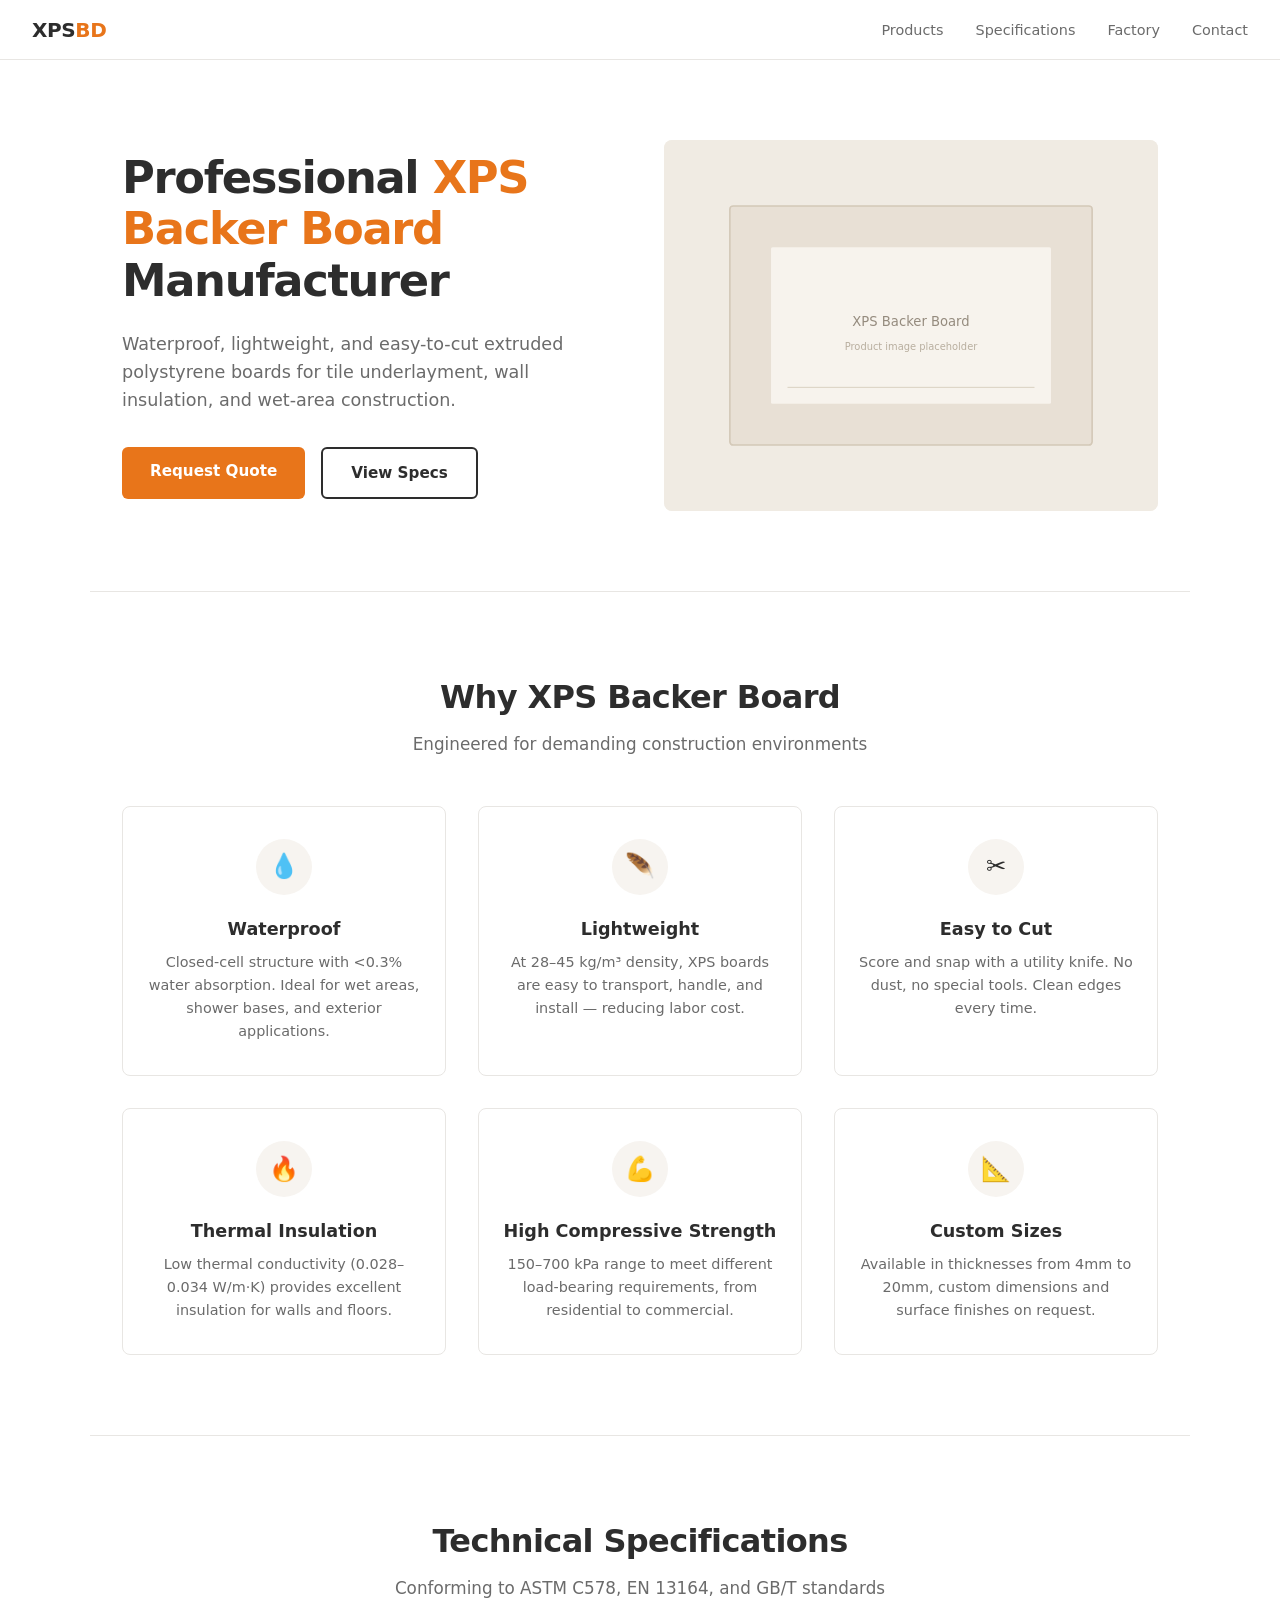
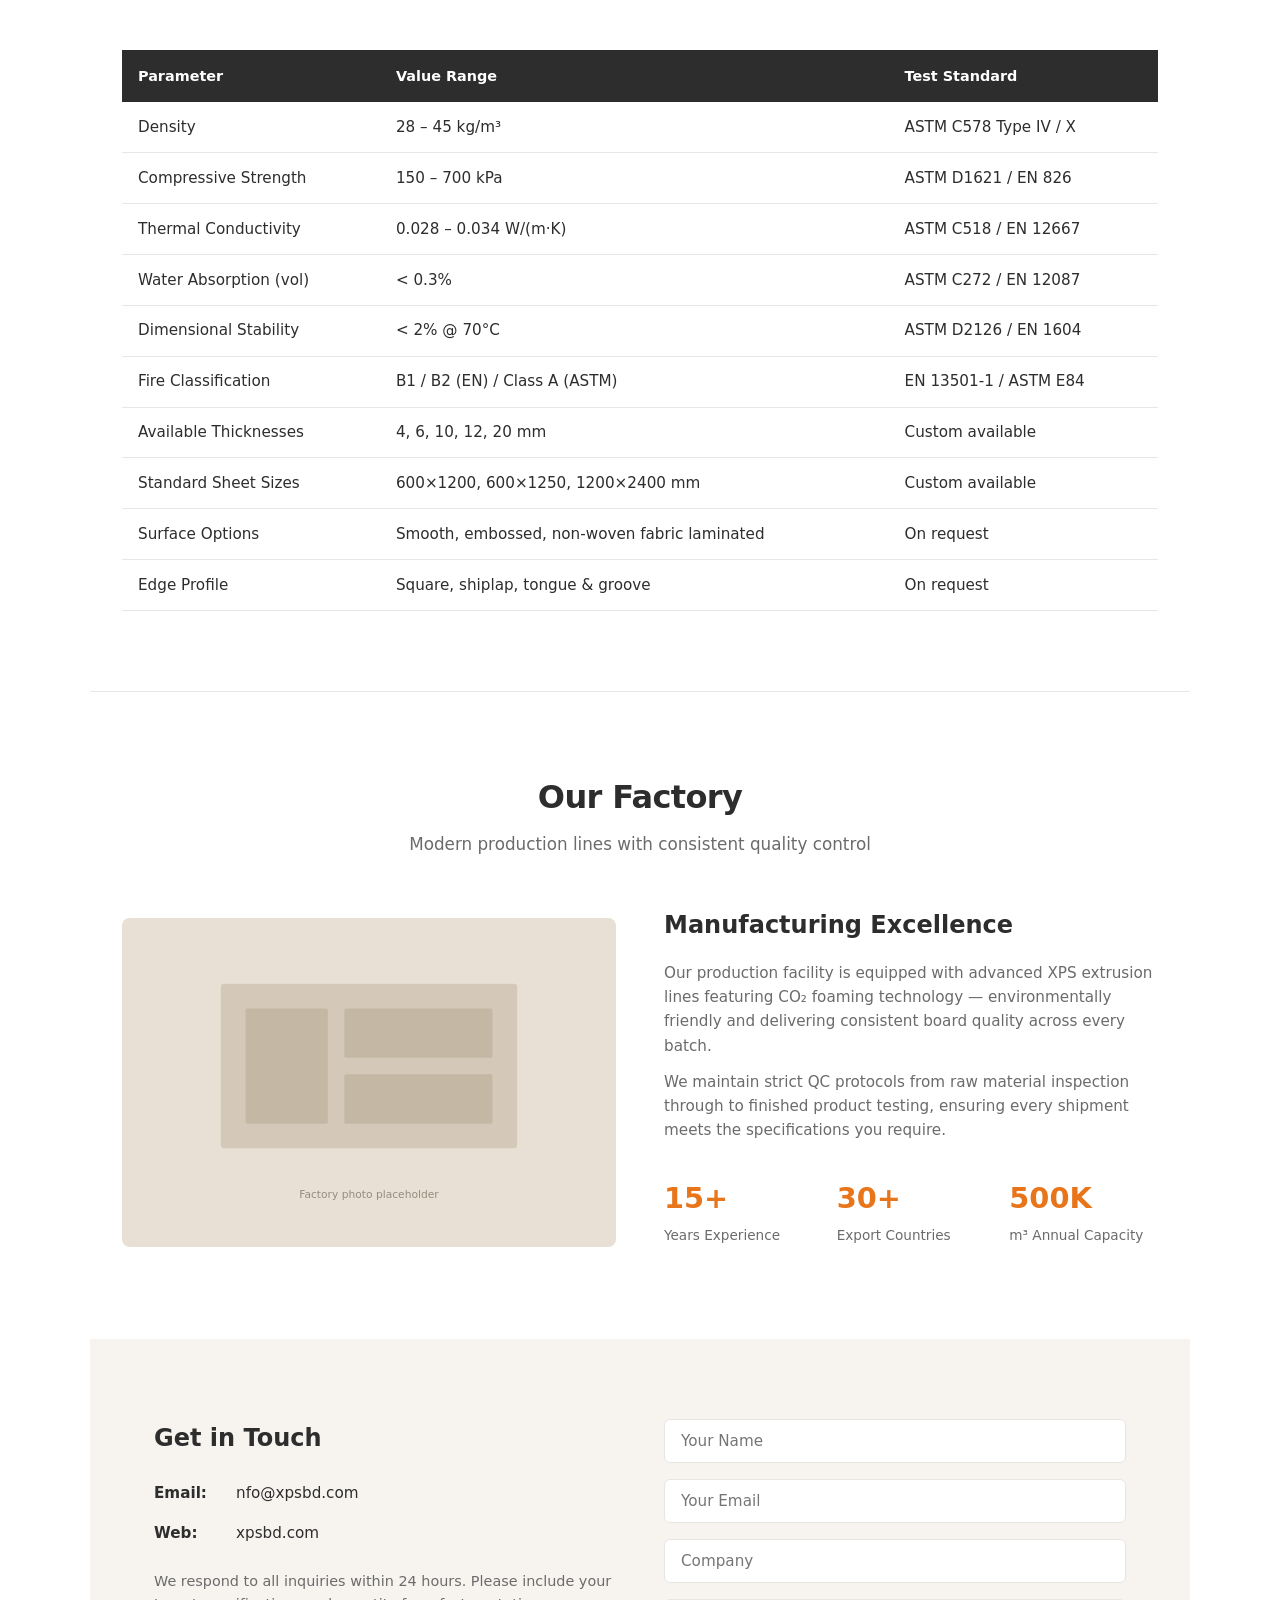
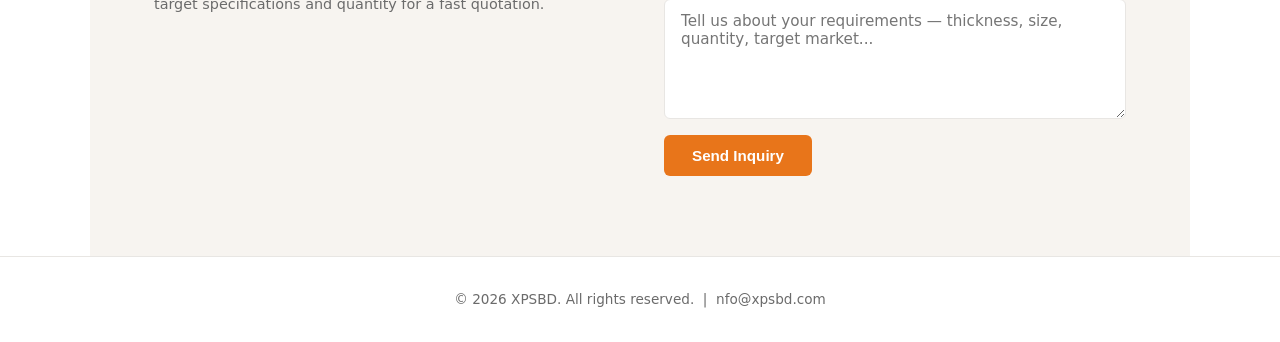
==== index.html @ 94e3f012 "XPSBD product website - initial deploy" ====
<!DOCTYPE html>
<html lang="en">
<head>
<meta charset="UTF-8">
<meta name="viewport" content="width=device-width, initial-scale=1.0">
<meta name="description" content="XPSBD — Professional XPS Extruded Polystyrene Backer Board Manufacturer. Waterproof, lightweight tile underlayment and insulation boards.">
<title>XPSBD — XPS Backer Board Manufacturer</title>
<style>
*, *::before, *::after { box-sizing: border-box; margin: 0; padding: 0; }

:root {
  --color-charcoal: #2d2d2d;
  --color-orange: #e8751a;
  --color-orange-dark: #c45d0e;
  --color-cream: #f7f4f0;
  --color-white: #ffffff;
  --color-gray-light: #e8e6e3;
  --color-gray-mid: #6b6b6b;
  --color-gray-dark: #3a3a3a;
  --font-heading: 'Segoe UI', system-ui, -apple-system, sans-serif;
  --font-body: 'Segoe UI', system-ui, -apple-system, sans-serif;
}

html { scroll-behavior: smooth; font-size: 16px; }
body {
  font-family: var(--font-body);
  color: var(--color-charcoal);
  background: var(--color-white);
  line-height: 1.6;
  -webkit-font-smoothing: antialiased;
}

/* Navigation */
nav {
  position: fixed; top: 0; left: 0; right: 0; z-index: 100;
  background: rgba(255,255,255,0.95); backdrop-filter: blur(8px);
  border-bottom: 1px solid var(--color-gray-light);
  padding: 0 2rem;
  display: flex; align-items: center; justify-content: space-between;
  height: 60px;
}
nav .logo { font-weight: 700; font-size: 1.25rem; letter-spacing: -0.02em; color: var(--color-charcoal); text-decoration: none; }
nav .logo span { color: var(--color-orange); }
nav .links { display: flex; gap: 2rem; list-style: none; }
nav .links a { text-decoration: none; color: var(--color-gray-mid); font-size: 0.9rem; font-weight: 500; transition: color 0.2s; }
nav .links a:hover { color: var(--color-orange); }
.menu-toggle { display: none; background: none; border: none; cursor: pointer; padding: 4px; }

/* Sections */
section { padding: 5rem 2rem; max-width: 1100px; margin: 0 auto; }
section:first-of-type { padding-top: calc(5rem + 60px); }

/* Hero */
.hero { display: grid; grid-template-columns: 1fr 1fr; gap: 3rem; align-items: center; }
.hero h1 { font-size: 2.8rem; font-weight: 800; line-height: 1.15; letter-spacing: -0.03em; margin-bottom: 1.5rem; }
.hero h1 span { color: var(--color-orange); }
.hero p { font-size: 1.1rem; color: var(--color-gray-mid); margin-bottom: 2rem; max-width: 460px; }
.hero .cta-group { display: flex; gap: 1rem; flex-wrap: wrap; }
.btn {
  display: inline-block; padding: 0.75rem 1.75rem; border-radius: 6px;
  font-weight: 600; font-size: 0.95rem; text-decoration: none; transition: all 0.2s;
  cursor: pointer; border: none;
}
.btn-primary { background: var(--color-orange); color: white; }
.btn-primary:hover { background: var(--color-orange-dark); }
.btn-outline { border: 2px solid var(--color-charcoal); color: var(--color-charcoal); background: transparent; }
.btn-outline:hover { background: var(--color-charcoal); color: white; }
.hero-image {
  background: var(--color-cream); border-radius: 8px;
  aspect-ratio: 4/3; display: flex; align-items: center; justify-content: center;
  color: var(--color-gray-mid); font-size: 0.9rem;
  overflow: hidden;
}
.hero-image img {
  width: 100%; height: 100%; object-fit: cover;
}

/* Section headings */
.section-title {
  font-size: 2rem; font-weight: 700; letter-spacing: -0.02em;
  text-align: center; margin-bottom: 0.5rem;
}
.section-subtitle {
  text-align: center; color: var(--color-gray-mid); margin-bottom: 3rem;
  font-size: 1.05rem;
}

/* Specs table */
.specs-table { width: 100%; border-collapse: collapse; font-size: 0.95rem; }
.specs-table thead { background: var(--color-charcoal); color: white; }
.specs-table th { padding: 0.9rem 1rem; text-align: left; font-weight: 600; font-size: 0.9rem; }
.specs-table td { padding: 0.8rem 1rem; border-bottom: 1px solid var(--color-gray-light); }
.specs-table tbody tr:hover { background: var(--color-cream); }

/* Selling points */
.selling-grid { display: grid; grid-template-columns: repeat(3, 1fr); gap: 2rem; }
.selling-card { text-align: center; padding: 2rem 1.5rem; border-radius: 8px; border: 1px solid var(--color-gray-light); transition: box-shadow 0.2s; }
.selling-card:hover { box-shadow: 0 4px 20px rgba(0,0,0,0.08); }
.selling-card .icon {
  width: 56px; height: 56px; margin: 0 auto 1.25rem;
  background: var(--color-cream); border-radius: 50%;
  display: flex; align-items: center; justify-content: center;
  font-size: 1.5rem;
}
.selling-card h3 { font-size: 1.1rem; margin-bottom: 0.5rem; font-weight: 600; }
.selling-card p { font-size: 0.9rem; color: var(--color-gray-mid); }

/* Factory section */
.factory-grid { display: grid; grid-template-columns: 1fr 1fr; gap: 3rem; align-items: center; }
.factory-image {
  background: var(--color-cream); border-radius: 8px;
  aspect-ratio: 3/2; display: flex; align-items: center; justify-content: center;
  color: var(--color-gray-mid); font-size: 0.9rem;
}
.factory-image img {
  width: 100%; height: 100%; object-fit: cover; border-radius: 8px;
}
.factory-text h3 { font-size: 1.5rem; font-weight: 700; margin-bottom: 1rem; }
.factory-text p { color: var(--color-gray-mid); margin-bottom: 0.75rem; font-size: 0.95rem; }
.factory-stats { display: grid; grid-template-columns: repeat(3, 1fr); gap: 1.5rem; margin-top: 2rem; }
.factory-stat h4 { font-size: 1.8rem; color: var(--color-orange); font-weight: 700; }
.factory-stat p { font-size: 0.85rem; color: var(--color-gray-mid); margin-top: 0.25rem; }

/* Contact */
.contact { background: var(--color-cream); }
.contact-grid { display: grid; grid-template-columns: 1fr 1fr; gap: 3rem; max-width: 1100px; margin: 0 auto; padding: 0 2rem; }
.contact-info h3 { font-size: 1.5rem; font-weight: 700; margin-bottom: 1.5rem; }
.contact-info .item { display: flex; align-items: flex-start; gap: 0.75rem; margin-bottom: 1rem; font-size: 0.95rem; }
.contact-info .item .label { font-weight: 600; min-width: 70px; }
.contact-form { display: flex; flex-direction: column; gap: 1rem; }
.contact-form input, .contact-form textarea {
  padding: 0.75rem 1rem; border: 1px solid var(--color-gray-light);
  border-radius: 6px; font-size: 0.95rem; font-family: var(--font-body);
}
.contact-form textarea { min-height: 120px; resize: vertical; }
.contact-form button { align-self: flex-start; }

/* Footer */
footer {
  text-align: center; padding: 2rem; font-size: 0.85rem;
  color: var(--color-gray-mid); border-top: 1px solid var(--color-gray-light);
}

/* Divider */
.divider { height: 1px; background: var(--color-gray-light); max-width: 1100px; margin: 0 auto; }

/* Responsive */
@media (max-width: 768px) {
  section { padding: 3rem 1.25rem; }
  .hero { grid-template-columns: 1fr; gap: 2rem; }
  .hero h1 { font-size: 2rem; }
  .selling-grid { grid-template-columns: 1fr; }
  .factory-grid { grid-template-columns: 1fr; }
  .contact-grid { grid-template-columns: 1fr; }
  nav .links { display: none; }
  nav .links.open { display: flex; flex-direction: column; position: absolute; top: 60px; left: 0; right: 0; background: white; padding: 1rem 2rem; border-bottom: 1px solid var(--color-gray-light); }
  .menu-toggle { display: block; }
  .factory-stats { grid-template-columns: repeat(3, 1fr); gap: 1rem; }
  .factory-stat h4 { font-size: 1.4rem; }
}

@media (max-width: 480px) {
  .hero h1 { font-size: 1.7rem; }
  .btn { width: 100%; text-align: center; }
  .specs-table { font-size: 0.82rem; }
  .specs-table th, .specs-table td { padding: 0.6rem 0.5rem; }
}
</style>
</head>
<body>

<nav>
  <a href="#" class="logo">XPS<span>BD</span></a>
  <button class="menu-toggle" onclick="document.querySelector('nav .links').classList.toggle('open')" aria-label="Menu">☰</button>
  <ul class="links">
    <li><a href="#products">Products</a></li>
    <li><a href="#specs">Specifications</a></li>
    <li><a href="#factory">Factory</a></li>
    <li><a href="#contact">Contact</a></li>
  </ul>
</nav>

<!-- Hero -->
<section class="hero" id="home">
  <div>
    <h1>Professional <span>XPS Backer Board</span> Manufacturer</h1>
    <p>Waterproof, lightweight, and easy-to-cut extruded polystyrene boards for tile underlayment, wall insulation, and wet-area construction.</p>
    <div class="cta-group">
      <a href="#contact" class="btn btn-primary">Request Quote</a>
      <a href="#specs" class="btn btn-outline">View Specs</a>
    </div>
  </div>
  <div class="hero-image">
    <img src="data:image/svg+xml,%3Csvg xmlns='http://www.w3.org/2000/svg' width='600' height='450' viewBox='0 0 600 450'%3E%3Crect fill='%23f0ebe3' width='600' height='450'/%3E%3Crect x='80' y='80' width='440' height='290' rx='4' fill='%23e8e0d5' stroke='%23d4c9b8' stroke-width='2'/%3E%3Crect x='130' y='130' width='340' height='190' rx='2' fill='%23f7f3ed'/%3E%3Ctext x='300' y='225' text-anchor='middle' fill='%23958b7e' font-family='system-ui,sans-serif' font-size='16'%3EXPS Backer Board%3C/text%3E%3Ctext x='300' y='255' text-anchor='middle' fill='%23b8ae9f' font-family='system-ui,sans-serif' font-size='12'%3EProduct image placeholder%3C/text%3E%3Cline x1='150' y1='300' x2='450' y2='300' stroke='%23d4c9b8' stroke-width='1'/%3E%3C/svg%3E" alt="XPS Backer Board product" loading="eager">
  </div>
</section>

<div class="divider"></div>

<!-- Selling Points -->
<section id="products">
  <h2 class="section-title">Why XPS Backer Board</h2>
  <p class="section-subtitle">Engineered for demanding construction environments</p>
  <div class="selling-grid">
    <div class="selling-card">
      <div class="icon">💧</div>
      <h3>Waterproof</h3>
      <p>Closed-cell structure with <0.3% water absorption. Ideal for wet areas, shower bases, and exterior applications.</p>
    </div>
    <div class="selling-card">
      <div class="icon">🪶</div>
      <h3>Lightweight</h3>
      <p>At 28–45 kg/m³ density, XPS boards are easy to transport, handle, and install — reducing labor cost.</p>
    </div>
    <div class="selling-card">
      <div class="icon">✂️</div>
      <h3>Easy to Cut</h3>
      <p>Score and snap with a utility knife. No dust, no special tools. Clean edges every time.</p>
    </div>
    <div class="selling-card">
      <div class="icon">🔥</div>
      <h3>Thermal Insulation</h3>
      <p>Low thermal conductivity (0.028–0.034 W/m·K) provides excellent insulation for walls and floors.</p>
    </div>
    <div class="selling-card">
      <div class="icon">💪</div>
      <h3>High Compressive Strength</h3>
      <p>150–700 kPa range to meet different load-bearing requirements, from residential to commercial.</p>
    </div>
    <div class="selling-card">
      <div class="icon">📐</div>
      <h3>Custom Sizes</h3>
      <p>Available in thicknesses from 4mm to 20mm, custom dimensions and surface finishes on request.</p>
    </div>
  </div>
</section>

<div class="divider"></div>

<!-- Specs Table -->
<section id="specs">
  <h2 class="section-title">Technical Specifications</h2>
  <p class="section-subtitle">Conforming to ASTM C578, EN 13164, and GB/T standards</p>
  <div style="overflow-x:auto;">
    <table class="specs-table">
      <thead>
        <tr>
          <th>Parameter</th>
          <th>Value Range</th>
          <th>Test Standard</th>
        </tr>
      </thead>
      <tbody>
        <tr><td>Density</td><td>28 – 45 kg/m³</td><td>ASTM C578 Type IV / X</td></tr>
        <tr><td>Compressive Strength</td><td>150 – 700 kPa</td><td>ASTM D1621 / EN 826</td></tr>
        <tr><td>Thermal Conductivity</td><td>0.028 – 0.034 W/(m·K)</td><td>ASTM C518 / EN 12667</td></tr>
        <tr><td>Water Absorption (vol)</td><td>&lt; 0.3%</td><td>ASTM C272 / EN 12087</td></tr>
        <tr><td>Dimensional Stability</td><td>&lt; 2% @ 70°C</td><td>ASTM D2126 / EN 1604</td></tr>
        <tr><td>Fire Classification</td><td>B1 / B2 (EN) / Class A (ASTM)</td><td>EN 13501-1 / ASTM E84</td></tr>
        <tr><td>Available Thicknesses</td><td>4, 6, 10, 12, 20 mm</td><td>Custom available</td></tr>
        <tr><td>Standard Sheet Sizes</td><td>600×1200, 600×1250, 1200×2400 mm</td><td>Custom available</td></tr>
        <tr><td>Surface Options</td><td>Smooth, embossed, non-woven fabric laminated</td><td>On request</td></tr>
        <tr><td>Edge Profile</td><td>Square, shiplap, tongue &amp; groove</td><td>On request</td></tr>
      </tbody>
    </table>
  </div>
</section>

<div class="divider"></div>

<!-- Factory -->
<section id="factory">
  <h2 class="section-title">Our Factory</h2>
  <p class="section-subtitle">Modern production lines with consistent quality control</p>
  <div class="factory-grid">
    <div class="factory-image">
      <img src="data:image/svg+xml,%3Csvg xmlns='http://www.w3.org/2000/svg' width='600' height='400' viewBox='0 0 600 400'%3E%3Crect fill='%23e8e0d5' width='600' height='400'/%3E%3Crect x='120' y='80' width='360' height='200' rx='4' fill='%23d4c9b8'/%3E%3Crect x='150' y='110' width='100' height='140' rx='2' fill='%23c4b8a5'/%3E%3Crect x='270' y='110' width='180' height='60' rx='2' fill='%23c4b8a5'/%3E%3Crect x='270' y='190' width='180' height='60' rx='2' fill='%23c4b8a5'/%3E%3Ctext x='300' y='340' text-anchor='middle' fill='%23958b7e' font-family='system-ui,sans-serif' font-size='13'%3EFactory photo placeholder%3C/text%3E%3C/svg%3E" alt="XPSBD Factory" loading="lazy">
    </div>
    <div class="factory-text">
      <h3>Manufacturing Excellence</h3>
      <p>Our production facility is equipped with advanced XPS extrusion lines featuring CO₂ foaming technology — environmentally friendly and delivering consistent board quality across every batch.</p>
      <p>We maintain strict QC protocols from raw material inspection through to finished product testing, ensuring every shipment meets the specifications you require.</p>
      <div class="factory-stats">
        <div class="factory-stat"><h4>15+</h4><p>Years Experience</p></div>
        <div class="factory-stat"><h4>30+</h4><p>Export Countries</p></div>
        <div class="factory-stat"><h4>500K</h4><p>m³ Annual Capacity</p></div>
      </div>
    </div>
  </div>
</section>

<!-- Contact -->
<section class="contact" id="contact">
  <div class="contact-grid">
    <div class="contact-info">
      <h3>Get in Touch</h3>
      <div class="item">
        <span class="label">Email:</span>
        <span>nfo@xpsbd.com</span>
      </div>
      <div class="item">
        <span class="label">Web:</span>
        <span>xpsbd.com</span>
      </div>
      <div class="item" style="margin-top:1.5rem;">
        <p style="font-size:0.9rem; color: var(--color-gray-mid);">We respond to all inquiries within 24 hours. Please include your target specifications and quantity for a fast quotation.</p>
      </div>
    </div>
    <form class="contact-form" action="https://formspree.io/f/example" method="POST">
      <input type="text" name="name" placeholder="Your Name" required>
      <input type="email" name="email" placeholder="Your Email" required>
      <input type="text" name="company" placeholder="Company">
      <textarea name="message" placeholder="Tell us about your requirements — thickness, size, quantity, target market..."></textarea>
      <button type="submit" class="btn btn-primary">Send Inquiry</button>
    </form>
  </div>
</section>

<footer>
  <p>&copy; 2026 XPSBD. All rights reserved. &nbsp;|&nbsp; nfo@xpsbd.com</p>
</footer>

</body>
</html>
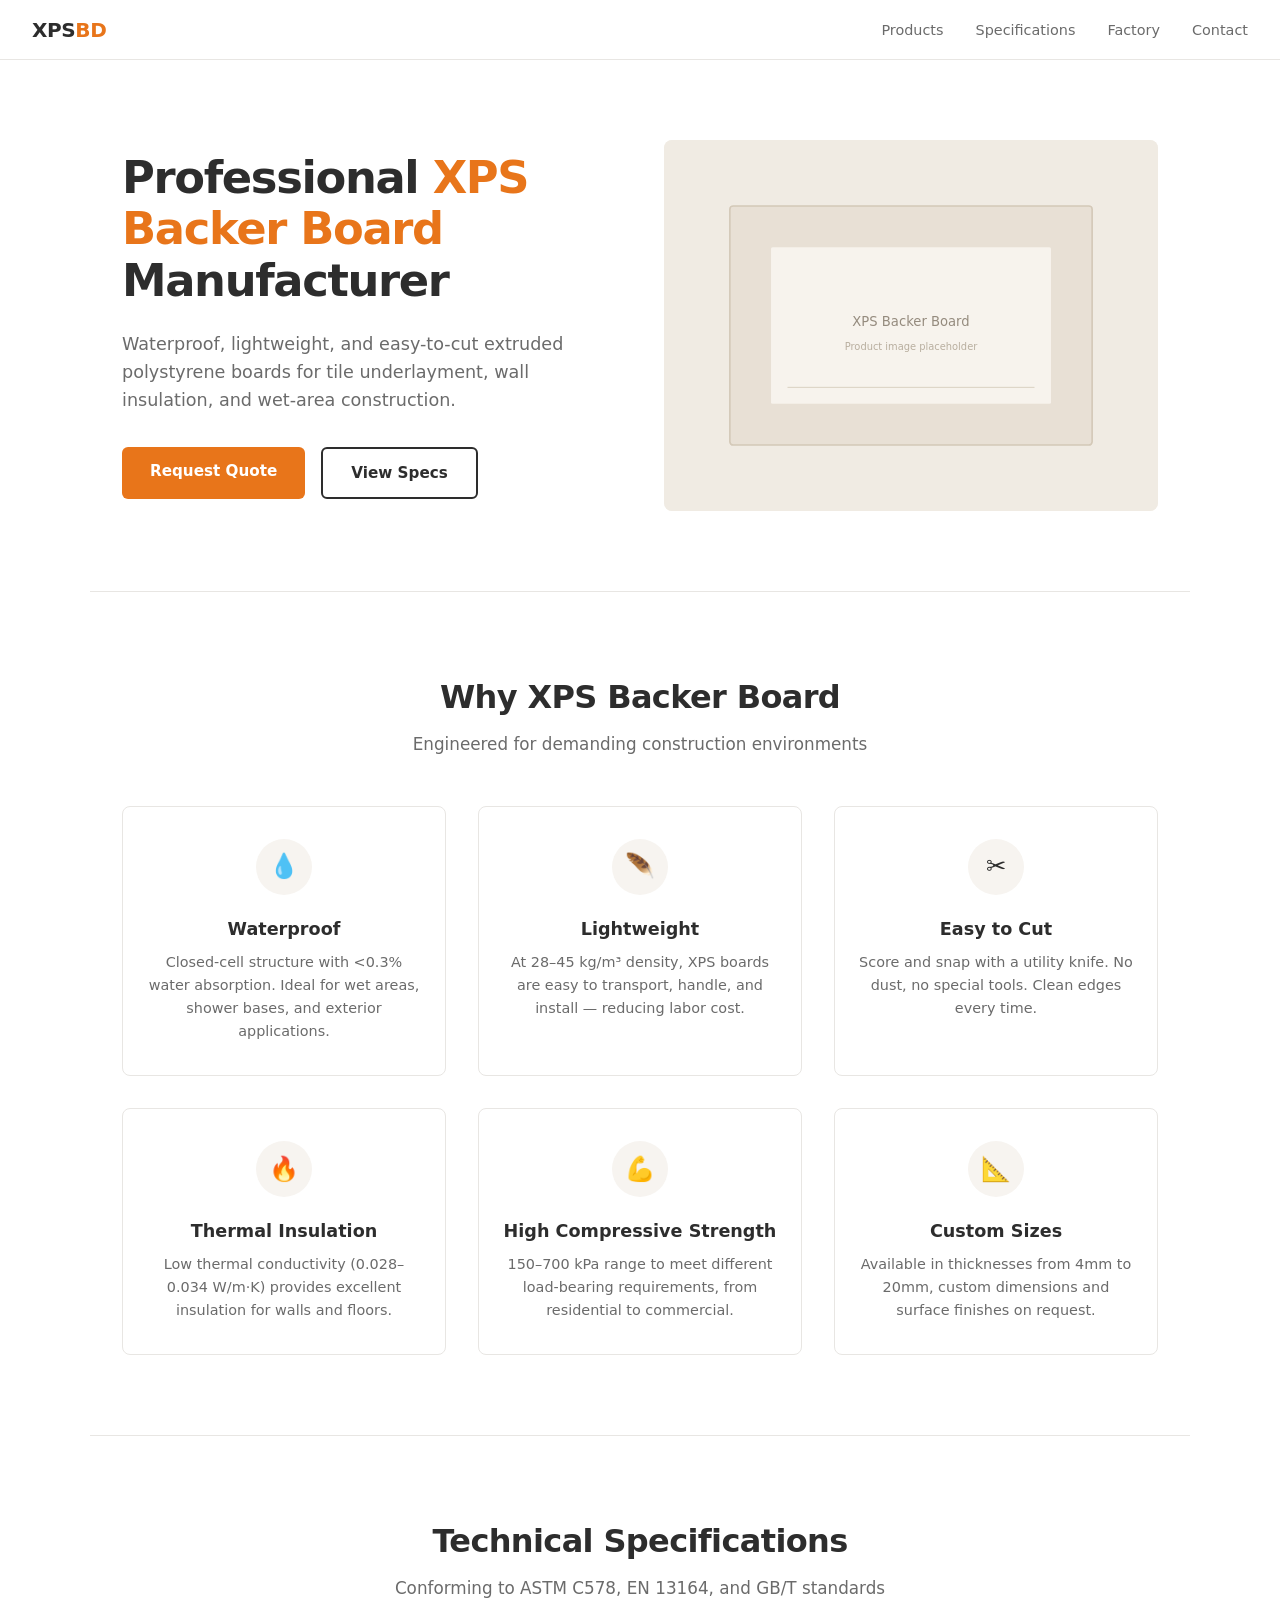
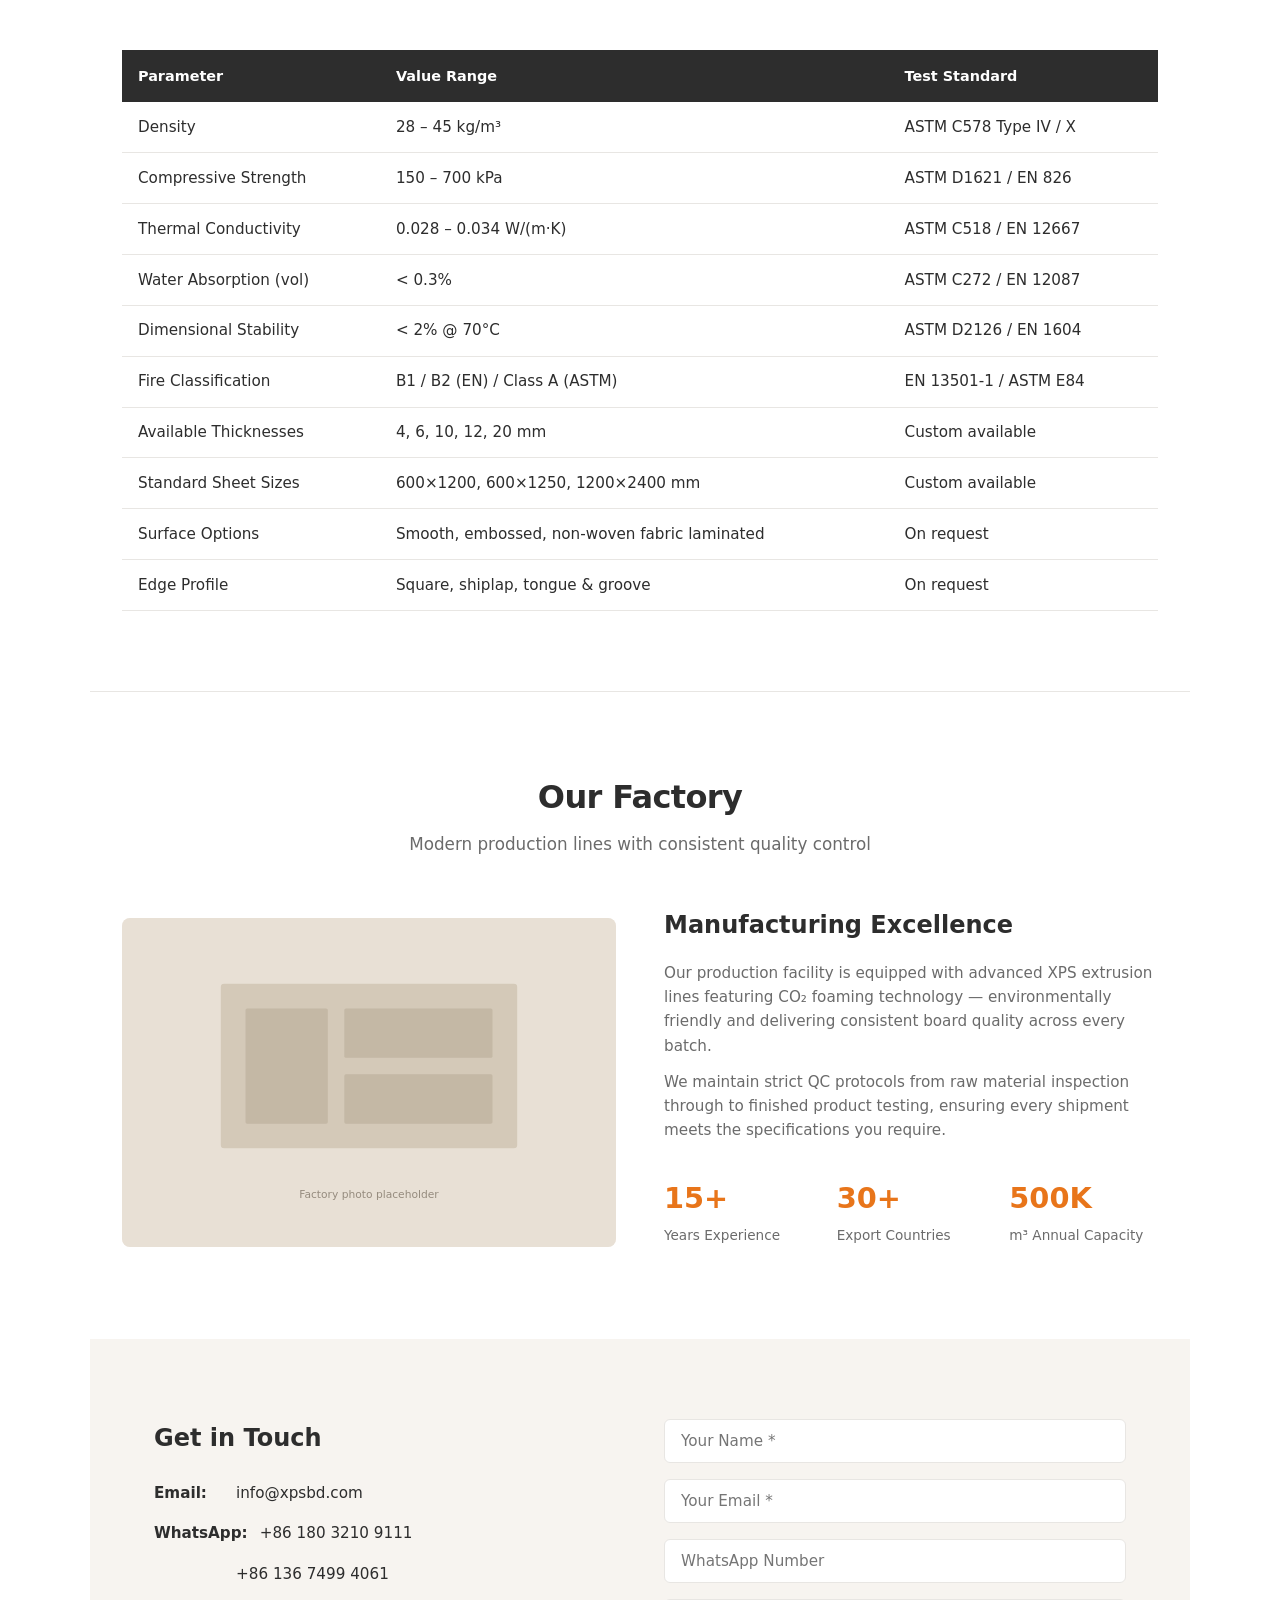
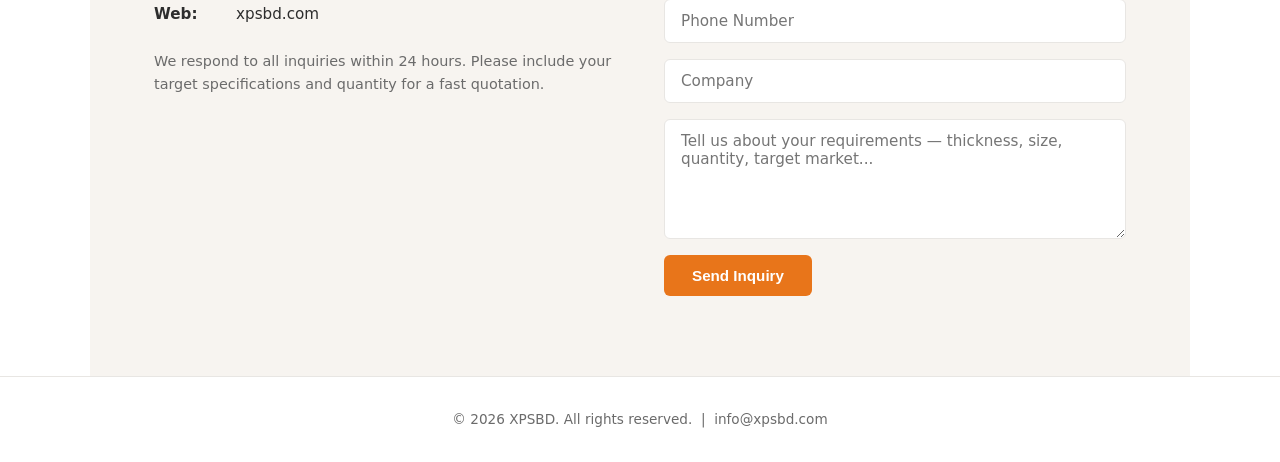
==== commit 54f2ce08: "Update contact: add WhatsApp, expanded form, FormSubmit integration, success modal" ====
--- a/index.html
+++ b/index.html
@@ -165,6 +165,28 @@
   .specs-table { font-size: 0.82rem; }
   .specs-table th, .specs-table td { padding: 0.6rem 0.5rem; }
 }
+
+/* Modal */
+.modal-overlay {
+  display: none; position: fixed; inset: 0; z-index: 1000;
+  background: rgba(0,0,0,0.5); align-items: center; justify-content: center;
+}
+.modal-overlay.show { display: flex; }
+.modal-box {
+  background: white; border-radius: 8px; padding: 2.5rem 2rem;
+  text-align: center; max-width: 420px; width: 90%;
+  box-shadow: 0 20px 60px rgba(0,0,0,0.15);
+}
+.modal-box .checkmark {
+  width: 64px; height: 64px; margin: 0 auto 1.25rem;
+  background: #c6f6d5; border-radius: 50%;
+  display: flex; align-items: center; justify-content: center;
+  font-size: 1.75rem; color: #2f855a;
+}
+.modal-box h3 { font-size: 1.3rem; margin-bottom: 0.5rem; font-weight: 700; }
+.modal-box p { font-size: 0.95rem; color: var(--color-gray-mid); margin-bottom: 1.5rem; line-height: 1.6; }
+.modal-box .btn { cursor: pointer; }
+
 </style>
 </head>
 <body>
@@ -296,7 +318,15 @@
       <h3>Get in Touch</h3>
       <div class="item">
         <span class="label">Email:</span>
-        <span>nfo@xpsbd.com</span>
+        <span>info@xpsbd.com</span>
+      </div>
+      <div class="item">
+        <span class="label">WhatsApp:</span>
+        <span>+86 180 3210 9111</span>
+      </div>
+      <div class="item">
+        <span class="label"></span>
+        <span>+86 136 7499 4061</span>
       </div>
       <div class="item">
         <span class="label">Web:</span>
@@ -306,19 +336,49 @@
         <p style="font-size:0.9rem; color: var(--color-gray-mid);">We respond to all inquiries within 24 hours. Please include your target specifications and quantity for a fast quotation.</p>
       </div>
     </div>
-    <form class="contact-form" action="https://formspree.io/f/example" method="POST">
-      <input type="text" name="name" placeholder="Your Name" required>
-      <input type="email" name="email" placeholder="Your Email" required>
+    <form class="contact-form" action="https://formsubmit.co/info@xpsbd.com" method="POST">
+      <input type="hidden" name="_captcha" value="false">
+      <input type="hidden" name="_next" value="https://xpsbd.com/?sent=1">
+      <input type="hidden" name="_subject" value="New Inquiry from XPSBD Website">
+      <input type="text" name="name" placeholder="Your Name *" required>
+      <input type="email" name="email" placeholder="Your Email *" required>
+      <input type="text" name="whatsapp" placeholder="WhatsApp Number">
+      <input type="tel" name="phone" placeholder="Phone Number">
       <input type="text" name="company" placeholder="Company">
-      <textarea name="message" placeholder="Tell us about your requirements — thickness, size, quantity, target market..."></textarea>
+      <textarea name="message" placeholder="Tell us about your requirements — thickness, size, quantity, target market..." required></textarea>
       <button type="submit" class="btn btn-primary">Send Inquiry</button>
     </form>
   </div>
 </section>
 
 <footer>
-  <p>&copy; 2026 XPSBD. All rights reserved. &nbsp;|&nbsp; nfo@xpsbd.com</p>
+  <p>&copy; 2026 XPSBD. All rights reserved. &nbsp;|&nbsp; info@xpsbd.com</p>
 </footer>
+
+<!-- Success Modal -->
+<div class="modal-overlay" id="success-modal">
+  <div class="modal-box">
+    <div class="checkmark">✓</div>
+    <h3>Inquiry Sent Successfully!</h3>
+    <p>Thank you for reaching out. We'll review your inquiry and get back to you within 24 hours.</p>
+    <button class="btn btn-primary" onclick="document.getElementById('success-modal').classList.remove('show')">Got It</button>
+  </div>
+</div>
+
+<script>
+(function() {
+  var params = new URLSearchParams(window.location.search);
+  if (params.get('sent') === '1') {
+    document.getElementById('success-modal').classList.add('show');
+    if (window.history.replaceState) {
+      window.history.replaceState(null, '', window.location.pathname);
+    }
+  }
+  document.getElementById('success-modal').addEventListener('click', function(e) {
+    if (e.target === this) this.classList.remove('show');
+  });
+})();
+</script>
 
 </body>
 </html>
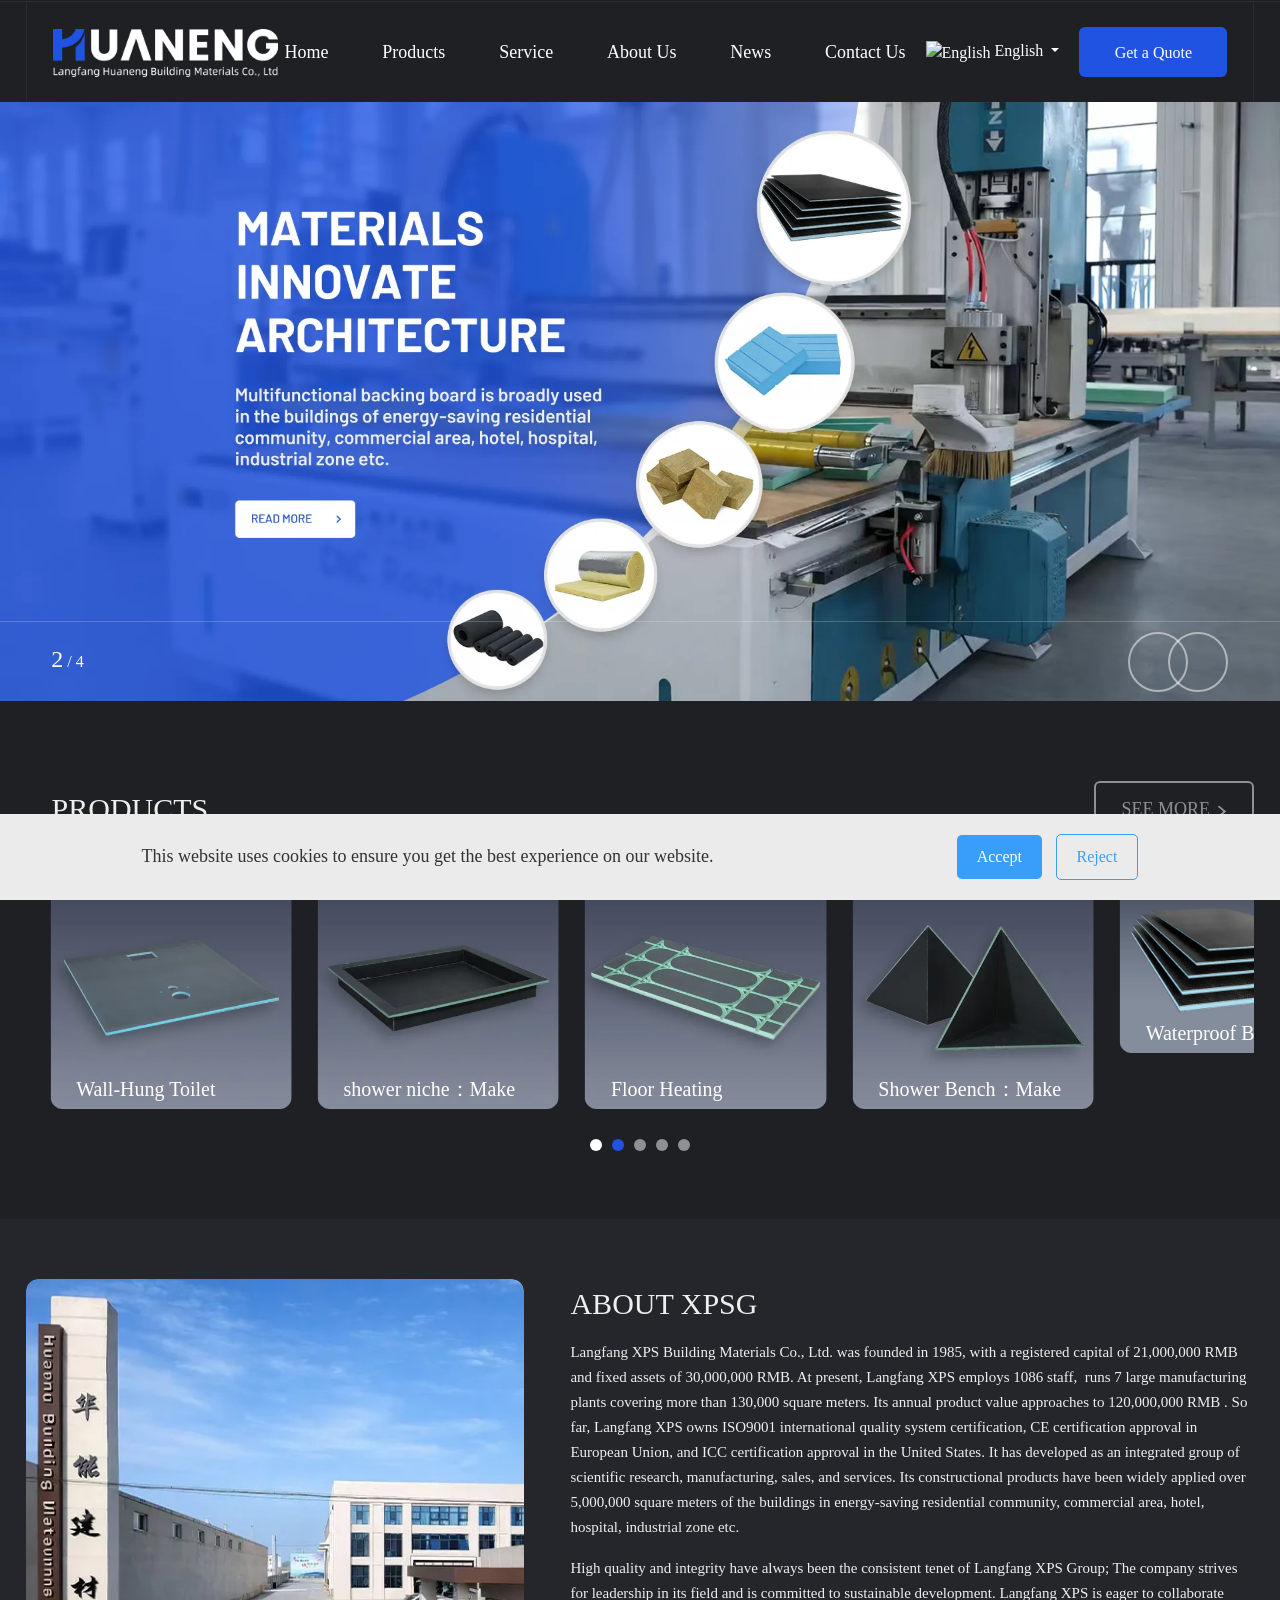
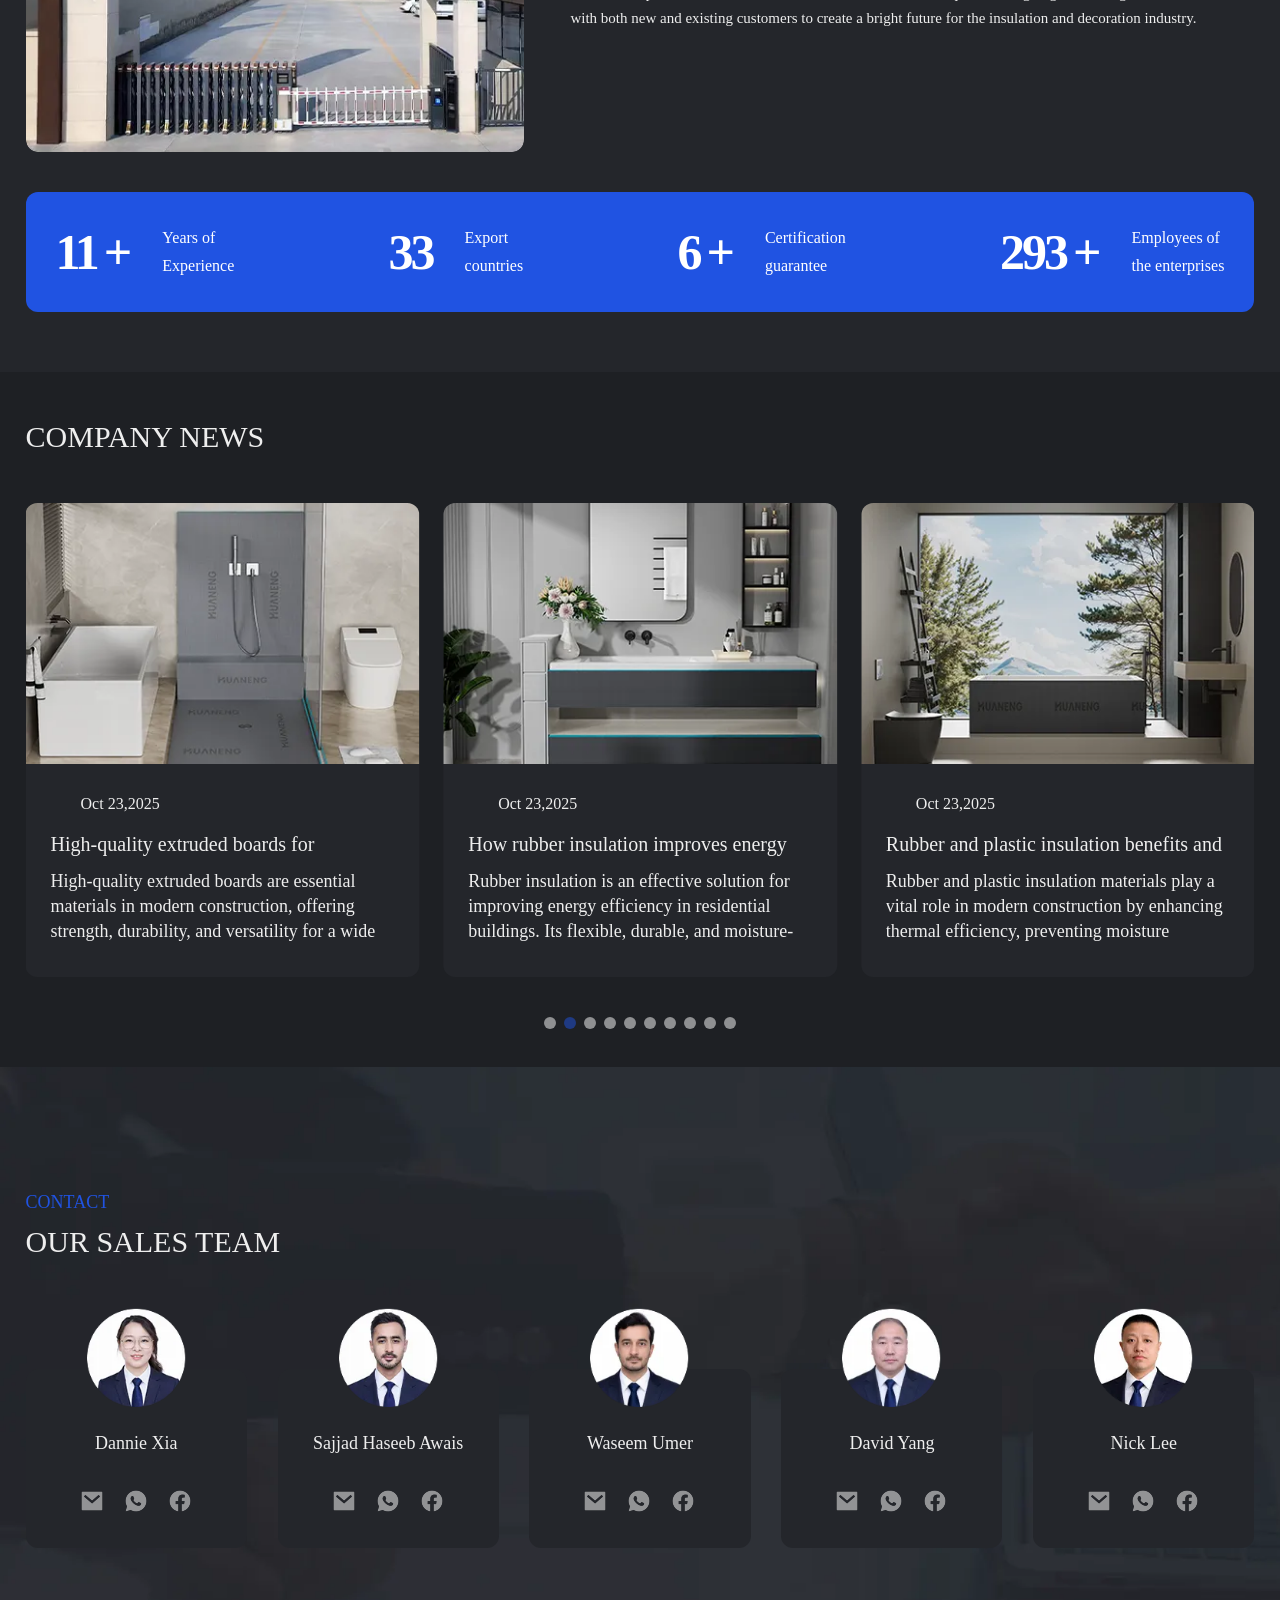
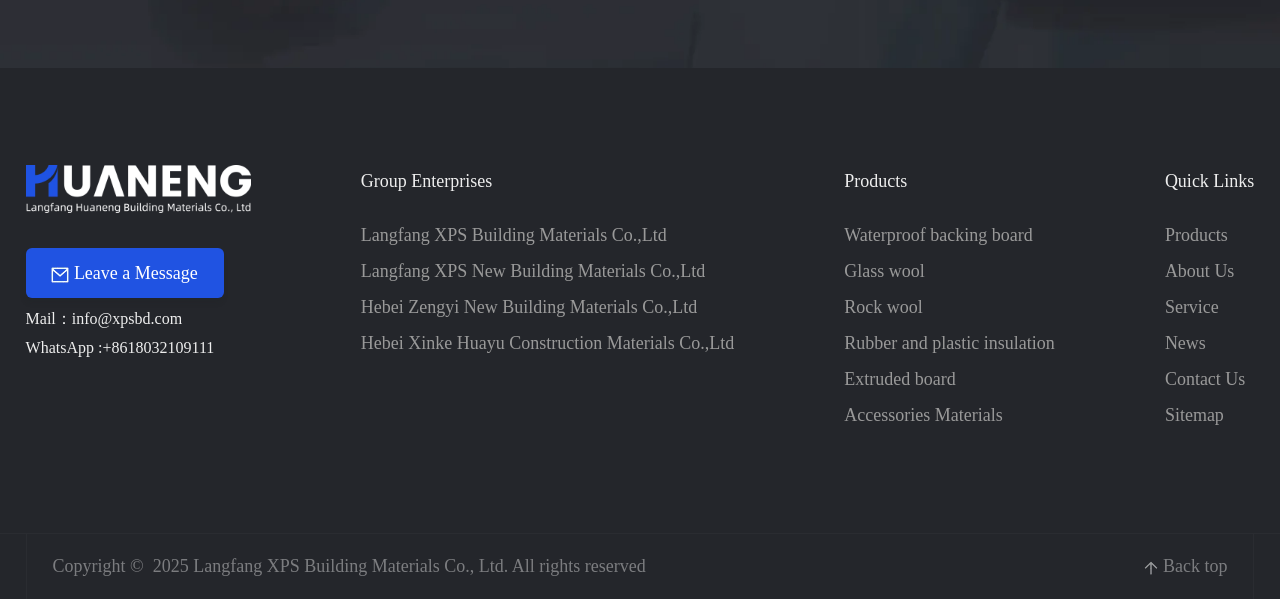
==== commit ce54beea: "Migrate from CDN to self-hosted images - xpsbd.com site ready" ====
--- a/index.html
+++ b/index.html
@@ -1,384 +1,1702 @@
-<!DOCTYPE html>
-<html lang="en">
-<head>
-<meta charset="UTF-8">
-<meta name="viewport" content="width=device-width, initial-scale=1.0">
-<meta name="description" content="XPSBD — Professional XPS Extruded Polystyrene Backer Board Manufacturer. Waterproof, lightweight tile underlayment and insulation boards.">
-<title>XPSBD — XPS Backer Board Manufacturer</title>
-<style>
-*, *::before, *::after { box-sizing: border-box; margin: 0; padding: 0; }
+<!DOCTYPE html>
+<html lang="en" class="lang-en">
+<head>
+    <meta charset="utf-8">
+    <meta http-equiv="X-UA-Compatible" content="IE=edge">
+    <meta name="viewport" content="width=device-width, initial-scale=1">
+    
+    <title>Waterproof backing board_Glass wool_Rock wool - XPS Building Materials Co., Ltd.</title>
+    <meta name="keywords" content="Waterproof backing board,Glass wool,Rock wool,Rubber and plastic insulation,Extruded board">
+    <meta name="description" content="Langfang XPS Building Materials Co., Ltd. specializes in producing and supplying high-performance building materials including waterproof backing boards, glass wool, rock wool, rubber and plastic insulation, and extruded boards. Our products are designed for energy efficiency, moisture resistance, and long-lasting durability in modern construction projects worldwide.">
+    <meta name="renderer" content="webkit">
+    <link rel="canonical" href="https://xpsbd.com" />
+        <link rel="alternate" hreflang="en" href="/" />
+        <link rel="alternate" hreflang="es" href="/es/" />
+        <link rel="alternate" hreflang="ru" href="/ru/" />
+        <link rel="alternate" hreflang="ko" href="/ko/" />
+        <link rel="alternate" hreflang="ar" href="/ar/" />
+        
+    <script>
+    (function() {
+        var hm = document.createElement("script");
+        hm.src = "//hm.cn86.cn/hm.js?wmxwpdjymxz5olqey1";
+        var s = document.getElementsByTagName("script")[0]; 
+        s.parentNode.insertBefore(hm, s);
+    })();
+</script>                    
+
+    
+    
+    <link rel="icon" href="/xypt-hk.oss-cn-hongkong.aliyuncs.com/g/favicon.png" type="image/x-icon">
+    <link rel="stylesheet" href="assets/css/bootstrap.min.css">
+    <link rel="stylesheet" href="assets/css/font-awesome.min.css">
+    <link rel="stylesheet" href="assets/css/swiper-bundle.min.css">
+    <link rel="stylesheet" href="assets/css/animate.min.css">
+
+    <link rel="stylesheet" href="assets/css/index.css">
+    <link rel="stylesheet" href="assets/css/app.css">
+    <link rel="stylesheet" href="assets/css/main.css">
+    <link rel="stylesheet" href="">
+    <script>
+        var HOME_URL = "https://xpsbd.com";
+    </script>
+</head>
+<!--[if lt IE 10]>
+<body>
+<div class="noie">
+    您现在使用的是旧版本的 IE 浏览器，为了您能更好及完整体验该系统的所有功能，请尽快升级您的浏览器！
+</div>
+<![endif]-->
+<body>
+<!-- 头部 -->
+
+<div class="head_con hidden-sm hidden-xs">
+      <div class="head_11">
+           <div class="wh hidden">
+                <div class="top_zb ">
+                                <ul  class="flex_a" >
+                                                                 <li>
+                                    <a href="">
+                                        <h2> <img src="images/5300777ed31lyjkp.png">Tel: +8618032109111</h2>                       
+                                    </a>
+                                </li>
+                                                                 <li>
+                                    <a href="">
+                                        <h2> <img src="images/f09fe8bdcaib2unr.png">Email: info@xpsbd.com</h2>                       
+                                    </a>
+                                </li>
+                                                                 <li>
+                                    <a href="">
+                                        <h2> <img src="images/6b46d420090wzidz.png">BTM: 08.00 - 18.00</h2>                       
+                                    </a>
+                                </li>
+                                                                </ul>
+                </div>
+
+                              <!-- 小图标 -->
+                            <div class="g_ll flex_a" >
+                                                                  <li>
+                                    <a href="https://www.facebook.com/">
+                                         <img src="images/aabc5a0f09xmlnxr.png" alt="社媒" class="img_tb">
+                                         <div class="wm1"><img src="" ></div>
+                                    </a>
+                                </li>
+                                                                   <li>
+                                    <a href="https://www.youtube.com/">
+                                         <img src="images/aaebd7479b7fxe7g.png" alt="社媒" class="img_tb">
+                                         <div class="wm1"><img src="" ></div>
+                                    </a>
+                                </li>
+                                                                   <li>
+                                    <a href="https://www.linkedin.com/">
+                                         <img src="images/1feca5e4146icynp.png" alt="社媒" class="img_tb">
+                                         <div class="wm1"><img src="" ></div>
+                                    </a>
+                                </li>
+                                                                   <li>
+                                    <a href="https://www.tiktok.com/">
+                                         <img src="images/3641c6642bp8hlyz.png" alt="社媒" class="img_tb">
+                                         <div class="wm1"><img src="" ></div>
+                                    </a>
+                                </li>
+                                                               </div>
+
+            </div>
+      </div>
+
+     <div class="head_22">
+        <div class="wh flex_a">
+            <div class="logo_a" >
+                <a href="https://xpsbd.com"><img src="images/d2ac6f1071yldyjf.png" alt="Langfang XPS Building Materials Co., Ltd."></a>
+            </div>
+
+
+                        <ul class="x-menu flex_b" >
+                                                        <li>
+                                <a href="/">
+                                    Home                                  </a>
+                                                                                            </li>
+                                                        <li>
+                                <a href="/product">
+                                    Products                                  </a>
+                                                                        <ul class="x-sub-menu">
+                                                                                          <li>
+                                                  <a href="/pro1">Waterproof backing board</a>
+                                              </li>
+                                                                                          <li>
+                                                  <a href="/pro2">Glass wool</a>
+                                              </li>
+                                                                                          <li>
+                                                  <a href="/pro3">Rock wool</a>
+                                              </li>
+                                                                                          <li>
+                                                  <a href="/pro4">Rubber and plastic insulation</a>
+                                              </li>
+                                                                                          <li>
+                                                  <a href="/pro5">Extruded board</a>
+                                              </li>
+                                                                                    </ul>
+              
+                                                                                                <ul class="x-sub-menu">
+                                                                              <li>
+                                          <a href="/product/waterproof-backing-board">Waterproof backing board</a>
+                                        </li>
+                                                                              <li>
+                                          <a href="/product/glass-wool">Glass wool</a>
+                                        </li>
+                                                                              <li>
+                                          <a href="/product/rock-wool">Rock wool</a>
+                                        </li>
+                                                                              <li>
+                                          <a href="/product/rubber-and-plastic-insulation">Rubber and plastic insulation </a>
+                                        </li>
+                                                                              <li>
+                                          <a href="/product/extruded-board">Extruded board</a>
+                                        </li>
+                                                                              <li>
+                                          <a href="/product/accessories-materials">Accessories Materials</a>
+                                        </li>
+                                                                      </ul>
+                                                            </li>
+                                                        <li>
+                                <a href="/services">
+                                     Service                                 </a>
+                                                                                            </li>
+                                                        <li>
+                                <a href="/about">
+                                    About Us                                  </a>
+                                                                                            </li>
+                                                        <li>
+                                <a href="/news">
+                                    News                                 </a>
+                                                                                                <ul class="x-sub-menu">
+                                                                              <li>
+                                          <a href="/news/industry-news">Industry News</a>
+                                        </li>
+                                                                              <li>
+                                          <a href="/news/company-news">Company News</a>
+                                        </li>
+                                                                              <li>
+                                          <a href="/news/glass-wool">Glass Wool News</a>
+                                        </li>
+                                                                      </ul>
+                                                            </li>
+                                                        <li>
+                                <a href="/contact">
+                                     Contact Us                                 </a>
+                                                                                            </li>
+                                                    </ul>
+
+
+                <div class="btn-group language-group  yxlyy">
+                    <button class="btn dropdown-toggle" data-toggle="dropdown">
+                                                                                    <img src="data/assets/images/en.jpg" alt="English" title="English" width="16" height="11">
+                                <span>English</span>
+                                                                                                                                                                                                                                                                                        </button>
+                    <ul class="dropdown-menu">
+                                                                                                                                        <li>
+                                    <a href="/es/"><img src="data/assets/images/es.jpg" width="16" height="11"> Espa&ntilde;ol</a>
+                                </li>
+                                                                                                                <li>
+                                    <a href="/ru/"><img src="data/assets/images/ru.jpg" width="16" height="11"> Pусский</a>
+                                </li>
+                                                                                                                <li>
+                                    <a href="/ko/"><img src="data/assets/images/ko.jpg" width="16" height="11"> 한국어</a>
+                                </li>
+                                                                                                                <li>
+                                    <a href="/ar/"><img src="data/assets/images/ar.jpg" width="16" height="11"> العربية</a>
+                                </li>
+                                                                        </ul>
+                </div>
+
+
+
+               <div class="get_tt" >
+                    <a href="/contact">Get a Quote</a>
+               </div>
+        </div>
+     </div>
+</div>
+
+
+
+
+
+
+
+
+
+
+<header class="site-header-bottom sticky-enabled index-site-header-bottom visible-xs visible-sm">
+    <div class="container-fluid">
+        <div class="d-flex flex-wrap align-items-center" style="position: relative;">
+            <figure class="logo" style="flex: 1;padding:10px 0;" >
+                <a href="https://xpsbd.com"><img src="images/d2ac6f1071yldyjf.png" alt="Langfang XPS Building Materials Co., Ltd." width="200" height="100"></a>
+            </figure>
+            <div class="d-flex flex-wrap align-items-center">
+                <div class="navbar-nav-box">
+                    <ul class="pc-navbar d-none d-xl-flex" >
+                                                <li class=" ">
+                            <a href="/">
+                                Home                              </a>
+                                                                                </li>
+                                                <li class=" dropdown ">
+                            <a href="/product">
+                                Products  <i class="fa fa-angle-down"></i>                            </a>
+                                                        <div class="dropdown-menus">
+                                <div class="dropdown-menus-content">
+                                    <ul class="dropdown-menus-ul">
+                                                                                                                          <li>
+                                              <a href="/pro1">Waterproof backing board</a>
+                                          </li>
+                                                                                                                                                                  <li>
+                                              <a href="/pro2">Glass wool</a>
+                                          </li>
+                                                                                                                                                                  <li>
+                                              <a href="/pro3">Rock wool</a>
+                                          </li>
+                                                                                                                                                                  <li>
+                                              <a href="/pro4">Rubber and plastic insulation</a>
+                                          </li>
+                                                                                                                                                                  <li>
+                                              <a href="/pro5">Extruded board</a>
+                                          </li>
+                                                                                                                    </ul>
+                                </div>
+                            </div>
+                                                                                    <div class="dropdown-menus">
+                              <div class="dropdown-menus-content">
+                                <ul class="dropdown-menus-ul">
+                                                                      <li>
+                                      <a href="/product/waterproof-backing-board">Waterproof backing board</a>
+                                    </li>
+                                                                      <li>
+                                      <a href="/product/glass-wool">Glass wool</a>
+                                    </li>
+                                                                      <li>
+                                      <a href="/product/rock-wool">Rock wool</a>
+                                    </li>
+                                                                      <li>
+                                      <a href="/product/rubber-and-plastic-insulation">Rubber and plastic insulation </a>
+                                    </li>
+                                                                      <li>
+                                      <a href="/product/extruded-board">Extruded board</a>
+                                    </li>
+                                                                      <li>
+                                      <a href="/product/accessories-materials">Accessories Materials</a>
+                                    </li>
+                                                                  </ul>
+                              </div>
+                            </div>
+                                                    </li>
+                                                <li class=" dropdown ">
+                            <a href="/services">
+                                 Service                             </a>
+                                                                                </li>
+                                                <li class=" dropdown ">
+                            <a href="/about">
+                                About Us                              </a>
+                                                                                </li>
+                                                <li class=" dropdown ">
+                            <a href="/news">
+                                News <i class="fa fa-angle-down"></i>                            </a>
+                                                                                    <div class="dropdown-menus">
+                              <div class="dropdown-menus-content">
+                                <ul class="dropdown-menus-ul">
+                                                                      <li>
+                                      <a href="/news/industry-news">Industry News</a>
+                                    </li>
+                                                                      <li>
+                                      <a href="/news/company-news">Company News</a>
+                                    </li>
+                                                                      <li>
+                                      <a href="/news/glass-wool">Glass Wool News</a>
+                                    </li>
+                                                                  </ul>
+                              </div>
+                            </div>
+                                                    </li>
+                                                <li class=" dropdown ">
+                            <a href="/contact">
+                                 Contact Us                             </a>
+                                                                                </li>
+                                            </ul>
+                </div>
+                <div class="searchbox hidden">
+                    <i class="fa fa-search" data-flag="false"></i>
+                    <div class="search-g-box">
+                        <form action="/search" method="GET" class="d-flex">
+                            <input type="text" name="keyword" placeholder="Search..." required="">
+                            <button type="submit"><i class="fa fa-search"></i></button>
+                        </form>
+                    </div>
+                </div>
+
+
+                <div class="btn-group language-group">
+                    <button class="btn dropdown-toggle" data-toggle="dropdown">
+                                                                                    <img src="data/assets/images/en.jpg" alt="English" title="English" width="16" height="11">
+                                <span>English</span>
+                                                                                                                                                                                                                                                                                        </button>
+                    <ul class="dropdown-menu">
+                                                                                                                                        <li>
+                                    <a href="/es/"><img src="data/assets/images/es.jpg" width="16" height="11"> Espa&ntilde;ol</a>
+                                </li>
+                                                                                                                <li>
+                                    <a href="/ru/"><img src="data/assets/images/ru.jpg" width="16" height="11"> Pусский</a>
+                                </li>
+                                                                                                                <li>
+                                    <a href="/ko/"><img src="data/assets/images/ko.jpg" width="16" height="11"> 한국어</a>
+                                </li>
+                                                                                                                <li>
+                                    <a href="/ar/"><img src="data/assets/images/ar.jpg" width="16" height="11"> العربية</a>
+                                </li>
+                                                                        </ul>
+                </div>
+
+                <div class="web-member">
+                                      <a href="/member/login">Login</a> |
+                    <a href="/member/register">Register</a>
+                                  </div>
+
+                <div class="header-cart hidden">
+                  <a href="/member/cart">
+                    <i class="iconfont icon-shangcheng"></i>
+                    <span>0</span>
+                  </a>
+                </div>
+
+                <div class="language hidden">
+                    <i class="fa fa-globe" aria-hidden="true"></i>
+                    <div class="lang-dropdown">
+                                                                                                                                    <a class="dropdown-item notranslate noproxy" href="/es/"><span><img src="data/assets/images/es.jpg" width="22" height="16"></span> Espa&ntilde;ol </a>
+                                                                                                            <a class="dropdown-item notranslate noproxy" href="/ru/"><span><img src="data/assets/images/ru.jpg" width="22" height="16"></span> Pусский </a>
+                                                                                                            <a class="dropdown-item notranslate noproxy" href="/ko/"><span><img src="data/assets/images/ko.jpg" width="22" height="16"></span> 한국어 </a>
+                                                                                                            <a class="dropdown-item notranslate noproxy" href="/ar/"><span><img src="data/assets/images/ar.jpg" width="22" height="16"></span> العربية </a>
+                                                                        </div>
+                </div>
+
+                <div class="menu-handler">
+                    <span></span>
+                    <span></span>
+                    <span></span>
+                </div>
+
+            </div>
+        </div>
+    </div>
+</header>
+
+
+<!-- mobile-nav Strat -->
+<div class="mobile-menu">
+    <div class="menu-close">
+        <span></span>
+        <span></span>
+    </div>
+    <div class="site-logo" >
+        <a href=""><img src="images/d2ac6f1071yldyjf.png" alt="Langfang XPS Building Materials Co., Ltd." width="102" height="38"></a>
+    </div>
+
+    <div class="mobile-menu-items">
+        <ul class="primary-menu" >
+                        <li class=" menu-list ">
+                <a href="/">Home </a>
+                                            </li>
+                        <li class=" menu-list ">
+                <a href="/product">Products </a>
+                                <ul class="sub-menu">
+                                        <li class="menu-list">
+                        <a href="/pro1">Waterproof backing board</a>
+                        <ul class="sub-menu">
+
+                        </ul>
+                    </li>
+                                        <li class="menu-list">
+                        <a href="/pro2">Glass wool</a>
+                        <ul class="sub-menu">
+
+                        </ul>
+                    </li>
+                                        <li class="menu-list">
+                        <a href="/pro3">Rock wool</a>
+                        <ul class="sub-menu">
+
+                        </ul>
+                    </li>
+                                        <li class="menu-list">
+                        <a href="/pro4">Rubber and plastic insulation</a>
+                        <ul class="sub-menu">
+
+                        </ul>
+                    </li>
+                                        <li class="menu-list">
+                        <a href="/pro5">Extruded board</a>
+                        <ul class="sub-menu">
+
+                        </ul>
+                    </li>
+                                    </ul>
+                <div class="dd-trigger">
+                    <i class="fa fa-angle-down menu-dsub" aria-hidden="true"></i>
+                </div>
+                                                <ul class="sub-menu">
+                                      <li class="menu-list">
+                      <a href="/product/waterproof-backing-board">Waterproof backing board</a>
+                      <ul class="sub-menu">
+
+                      </ul>
+                    </li>
+                                      <li class="menu-list">
+                      <a href="/product/glass-wool">Glass wool</a>
+                      <ul class="sub-menu">
+
+                      </ul>
+                    </li>
+                                      <li class="menu-list">
+                      <a href="/product/rock-wool">Rock wool</a>
+                      <ul class="sub-menu">
+
+                      </ul>
+                    </li>
+                                      <li class="menu-list">
+                      <a href="/product/rubber-and-plastic-insulation">Rubber and plastic insulation </a>
+                      <ul class="sub-menu">
+
+                      </ul>
+                    </li>
+                                      <li class="menu-list">
+                      <a href="/product/extruded-board">Extruded board</a>
+                      <ul class="sub-menu">
+
+                      </ul>
+                    </li>
+                                      <li class="menu-list">
+                      <a href="/product/accessories-materials">Accessories Materials</a>
+                      <ul class="sub-menu">
+
+                      </ul>
+                    </li>
+                                  </ul>
+                <div class="dd-trigger">
+                  <i class="fa fa-angle-down menu-dsub" aria-hidden="true"></i>
+                </div>
+                            </li>
+                        <li class=" menu-list ">
+                <a href="/services"> Service</a>
+                                            </li>
+                        <li class=" menu-list ">
+                <a href="/about">About Us </a>
+                                            </li>
+                        <li class=" menu-list ">
+                <a href="/news">News</a>
+                                                <ul class="sub-menu">
+                                      <li class="menu-list">
+                      <a href="/news/industry-news">Industry News</a>
+                      <ul class="sub-menu">
+
+                      </ul>
+                    </li>
+                                      <li class="menu-list">
+                      <a href="/news/company-news">Company News</a>
+                      <ul class="sub-menu">
+
+                      </ul>
+                    </li>
+                                      <li class="menu-list">
+                      <a href="/news/glass-wool">Glass Wool News</a>
+                      <ul class="sub-menu">
+
+                      </ul>
+                    </li>
+                                  </ul>
+                <div class="dd-trigger">
+                  <i class="fa fa-angle-down menu-dsub" aria-hidden="true"></i>
+                </div>
+                            </li>
+                        <li class=" menu-list ">
+                <a href="/contact"> Contact Us</a>
+                                            </li>
+                    </ul>
+    </div>
+
+    <div class="mobile-member hidden">
+              <a href="/member/login">Login</a> |
+        <a href="/member/register">Register</a>
+          </div>
+</div>
+
+<!-- mobile-nav End -->
+
+
+
+<script>
+// 导航精准高亮 - 修复首页永远高亮的问题
+(function(){
+    let currentUrl = window.location.href.split('?')[0]; // 去掉参数
+    let menuItems = document.querySelectorAll('.x-menu > li > a');
+
+    // 先清空所有高亮
+    document.querySelectorAll('.x-menu > li').forEach(li => {
+        li.classList.remove('active');
+    });
+
+    // 精准匹配当前链接
+    menuItems.forEach(item => {
+        let href = item.href.split('?')[0];
+        
+        // 完全相等才高亮（最精准）
+        if (href === currentUrl) {
+            item.parentElement.classList.add('active');
+        }
+    });
+})();
+</script>
+
+
+
+<!-- bb_banner -->
+<div class="bb_banner">
+                  <div class="bb_swiper swiper-container"  data-position-top="80px">
+                            <ul class="swiper-wrapper">
+                                                                            <li class="swiper-slide">
+                                          <a href="/about">
+                                              <div class="img"><img src="images/12ea831636sod35a.png"></div>   
+
+                                                <div class="wn_ck">
+                                                    <div class="wh flex_a">
+                                                        <div class="ban_left">
+                                                           
+                                                        </div>
+
+                                                         <div class="ban_right">
+                                                           READ MORE 
+                                                        </div>
+                                                    </div>
+                                                </div>              
+                                          </a>
+                                      </li>
+                                                                        <li class="swiper-slide">
+                                          <a href="/product/">
+                                              <div class="img"><img src="images/d66dbcfc42p3hv4h.png"></div>   
+
+                                                <div class="wn_ck">
+                                                    <div class="wh flex_a">
+                                                        <div class="ban_left">
+                                                           
+                                                        </div>
+
+                                                         <div class="ban_right">
+                                                           READ MORE 
+                                                        </div>
+                                                    </div>
+                                                </div>              
+                                          </a>
+                                      </li>
+                                                                        <li class="swiper-slide">
+                                          <a href="/news/company-news">
+                                              <div class="img"><img src="images/f6b81b21f1e0q1xh.png"></div>   
+
+                                                <div class="wn_ck">
+                                                    <div class="wh flex_a">
+                                                        <div class="ban_left">
+                                                           
+                                                        </div>
+
+                                                         <div class="ban_right">
+                                                           READ MORE 
+                                                        </div>
+                                                    </div>
+                                                </div>              
+                                          </a>
+                                      </li>
+                                                                        <li class="swiper-slide">
+                                          <a href="/about#honor">
+                                              <div class="img"><img src="images/523f972077rjmil7.png"></div>   
+
+                                                <div class="wn_ck">
+                                                    <div class="wh flex_a">
+                                                        <div class="ban_left">
+                                                           
+                                                        </div>
+
+                                                         <div class="ban_right">
+                                                           READ MORE 
+                                                        </div>
+                                                    </div>
+                                                </div>              
+                                          </a>
+                                      </li>
+                                                              </ul> 
+
+                              <div class="ban_an">
+                                  <div class="wh flex_a">
+                                            <div class="sz_kk">
+                                                   <!-- 分页器 -->
+                                                 <div class="swiper-pagination swiper-pagination1"></div>
+                                            </div>
+                                       
+                                            <!-- 添加导航箭头 -->
+                                              <div class="ncc fr">
+                                            <div class="swiper-button-next"></div>
+                                            <div class="swiper-button-prev"></div>
+                                              </div>
+                                  </div>
+                              </div>
+
+                  </div> 
+ </div> 
+
+
+
+
+
+
+<div class="box11">
+   <div class="wh">
+            <div class="flex_a" >
+                <div class="pt11">PRODUCTS</div>
+
+                <div class="pp_con hidden">
+                     <p>Glass wool is used in Residential and Commercial Building Insulation, HVAC system Insulation.
+Rock wool is used in building insulation, industrial insulation, fire-stopping applications in buildings and sound-absorbing acoustic panels.
+Sandwich panels are generally used in industrial facilities, commercial buildings, cold storages, residential buildings.</p>
+                </div>
+
+                 <div class="more_tf1" >
+                     <a href="product/" class="flex_a">SEE MORE   <span><img src="images/66e25d92f64xnl2j.png" alt=""></span></a>
+                 </div>
+            </div>
+   </div>
+
+
+
+<div class="clearboth">   </div>
+
+                   <div class="p_con">
+                          <div class="cp11_swiper">
+                                      <ul class="swiper-wrapper ">
+                                                                                              <li class="swiper-slide">
+                                                  <a href="/product/durable-waterproof-and-antideformation-backing-board-for-wet-areas-and-kitchens.html" title="  ">
+                                                            <div class="xw_imga">
+                                                                <img src="images/97d1480b90rytree.png" alt="Waterproof Backing Board：Durable waterproof and anti-deformation backing board for wet areas and kitchens">
+                                                                  
+                                                            </div>
+                                                          <div class="clamp1"> Waterproof Backing Board：Durable waterproof and anti-deformation backing board for wet areas and kitchens </div>
+                                                    </a>
+                                                </li>
+                                                                                            <li class="swiper-slide">
+                                                  <a href="/product/highstrength-waterproof-backing-board-with-durable-composite-structure.html" title="  ">
+                                                            <div class="xw_imga">
+                                                                <img src="images/9eb8ed8714sbdoza.jpg" alt="Wall-Hung Toilet Backboard：High-strength waterproof backing board with durable composite structure">
+                                                                  
+                                                            </div>
+                                                          <div class="clamp1"> Wall-Hung Toilet Backboard：High-strength waterproof backing board with durable composite structure </div>
+                                                    </a>
+                                                </li>
+                                                                                            <li class="swiper-slide">
+                                                  <a href="/product/moistureresistant-and-mildewresistant-multipurpose-backing-board-for-longlasting-wall-protection.html" title="  ">
+                                                            <div class="xw_imga">
+                                                                <img src="images/a72180014fngab3i.jpg" alt="shower niche：Make your shower room more functional">
+                                                                  
+                                                            </div>
+                                                          <div class="clamp1"> shower niche：Make your shower room more functional </div>
+                                                    </a>
+                                                </li>
+                                                                                            <li class="swiper-slide">
+                                                  <a href="/product/lightweight-and-easy-to-install-waterproof-backing-board-for-bathrooms-and-kitchens.html" title="  ">
+                                                            <div class="xw_imga">
+                                                                <img src="images/43ff36a1e5c72amj.jpg" alt="Floor Heating System：Prefabricated materials optimize floor heating systems">
+                                                                  
+                                                            </div>
+                                                          <div class="clamp1"> Floor Heating System：Prefabricated materials optimize floor heating systems </div>
+                                                    </a>
+                                                </li>
+                                                                                            <li class="swiper-slide">
+                                                  <a href="/product/multipurpose-environmentally-friendly-antibacterial-waterproof-sheet-for-kitchens-and-bathrooms.html" title="  ">
+                                                            <div class="xw_imga">
+                                                                <img src="images/254295e433f0rvcj.jpg" alt="Shower Bench：Make our shower more comfortable">
+                                                                  
+                                                            </div>
+                                                          <div class="clamp1"> Shower Bench：Make our shower more comfortable </div>
+                                                    </a>
+                                                </li>
+                                                                            </ul>
+                          </div> 
+                         <div class="swiper-pagination swiper-pagination2"></div>
+                </div>
+
+
+<div class="more_11 hidden" >
+   <a href="/product">SEE ALL PRODUCTS</a>
+</div>
+
+     
+</div>
+
+
+
+
+
+<div class="box22 hidden">
+   <div class="wh flex_b">
+      
+      <!-- //  左边-->
+       <div class="ab_a flex_b">
+            <div class="ab_a1">
+            
+                       <div class="ab_a1_z fr" >
+                           <h2>TOTAL AUDIENS</h2>
+                           <h3><span  class="counter">4600</span> +</h3>
+                           <div class="ab_a1_img">
+                             <img src="images/fe41e25081u6cz9a.png" alt="">
+                           </div>
+                       </div>
+
+                          <div class="clearboth"></div>
+                            
+                       <div class="ab11_img" >
+                          <img src="images/e8db44e54e7gbaio.png" alt="">
+                       </div>    
+            </div>
+       
+            <div class="ab_a2" >
+                 <img src="images/960462a2ecm6vhwt.png" alt="">
+            </div>
+       </div>
+
+                  <!-- //  右边-->  
+           <div class="ab_b" >
+              <h2>ABOUT XPS</h2>
+              <h3>Materials innovate <br>
+architecture</h3>
+              <div class="gsjj"><p>For many years, the company has adhered to the quality policy of &quot;Quality First, Scientific Management, and Customer Satisfaction&quot;, regarding product quality as the foundation of the company&#39;s operation and quality assurance as a basic element of the company&#39;s management system. In 2001, the company passed the ISO9001 international quality system certification. The company integrates scientific and technological development, production and manufacturing, decoration design and construction, and sales. Meanwhile, in order to transform first-class technology into first-class products, the company implements scientific management on all equipment and production technologies, and conducts full-process quality and technical tracking and monitoring on the production process.</p></div>
+
+                 <div class="flex_b">
+                     <div class="ab_b11 flex_a">
+                          <div class="sz11" >
+                                <span class="counter">29</span> +
+                          </div>
+                          <div class="sz_js">Years of  <br>
+Experience</div>
+                     </div>
+                     <div class="ab_b22">
+                                  <ul >
+                                                                       <li>
+                                          <a href="">
+                                            29yrs industry exp.​                    
+                                          </a>
+                                      </li>
+                                                                       <li>
+                                          <a href="">
+                                            186 staff​                    
+                                          </a>
+                                      </li>
+                                                                       <li>
+                                          <a href="">
+                                            Annual output &gt;120mn yuan                    
+                                          </a>
+                                      </li>
+                                                                   </ul> 
+                     </div>
+                 </div>
+           </div>
+
+   </div>
+
+
+
+        
+</div>
+
+
+
+
+
+
+  <!-- ABOUT XPSg--> 
+<div class="box_34">
+    <div class="wh flex_b">
+         <div class="tf_aba" >
+              <img src="images/c9e37349d45hsy38.png" alt="">
+         </div>
+         <div class="tf_abb">
+                   <div class="webtt">  <span>ABOUT XPSg</span></div>
+                   <div class="tf_gsjj"><p>Langfang XPS Building Materials Co., Ltd. was founded in 1985, with a registered capital of 21,000,000 RMB and fixed assets of 30,000,000 RMB. 
+At present, Langfang XPS employs 1086 staff, &nbsp;runs 7 large manufacturing plants covering more than 130,000 square meters. Its annual product value approaches to 120,000,000 RMB . 
+So far, Langfang XPS owns ISO9001 international quality system certification, CE certification approval in European Union, and ICC certification approval in the United States. It has developed as an integrated group of scientific research, manufacturing, sales, and services. Its constructional products have been widely applied over 5,000,000 square meters of the buildings in energy-saving residential community, commercial area, hotel, hospital, industrial zone etc.&nbsp;</p><p>High quality and integrity have always been the consistent tenet of Langfang XPS Group;
+The company strives for leadership in its field and is committed to sustainable development. Langfang XPS is eager to collaborate with both new and existing customers to create a bright future for the insulation and decoration industry.</p></div>
+         </div>
+    </div>
+
+       <div class="wh">
+
+                            <ul class="p4a flex_b" >
+                                                         <li class="flex_a">
+                                    <h3>
+                                    <a class="counter">41 </a> 
+                                        <span>
+                                            +</span>
+                                    </h3>
+                            
+                                <p>
+                                    Years of <br>
+Experience
+                                </p>
+                            </li>
+                                                         <li class="flex_a">
+                                    <h3>
+                                    <a class="counter">124 </a> 
+                                        <span>
+                                            </span>
+                                    </h3>
+                            
+                                <p>
+                                    Export <br>
+countries
+                                </p>
+                            </li>
+                                                         <li class="flex_a">
+                                    <h3>
+                                    <a class="counter">24 </a> 
+                                        <span>
+                                            +</span>
+                                    </h3>
+                            
+                                <p>
+                                    Certification<br>
+guarantee
+                                </p>
+                            </li>
+                                                         <li class="flex_a">
+                                    <h3>
+                                    <a class="counter">1086 </a> 
+                                        <span>
+                                            +</span>
+                                    </h3>
+                            
+                                <p>
+                                    Employees of<br>
+the enterprises
+                                </p>
+                            </li>
+                                                     </ul>
+
+        </div>
+</div>
+
+
+
+
+
+
+
+   <!-- 4个小图标--> 
+  <div class="ab_tbimg hidden">
+        <div class="wh">
+                         <ul class="tb_lk flex_b" >
+                                                                  <li>
+                                          <a href="/services" >
+                                                <div class="img_k98">
+                                                <img src="images/b5a882b7b4wkombt.png" alt="Production Scale &amp;  Supply" class="img_tb">
+                                                </div>
+                                                <h2> Production Scale &amp;  Supply  </h2>
+                                                <h3>A XPS Zhongtian subsidiary with 30M+ fixed assets, 120M+ annual output, and 186 staff, ensuring stable &quot;waterproof backing board&quot; supply for all project scales.</h3>  
+
+                                                <h4>Read More <img src="images/6a269dc52b4awq7g.png" alt=""></h4>    
+                                          </a>
+                                      </li>
+                                                              <li>
+                                          <a href="/services" >
+                                                <div class="img_k98">
+                                                <img src="images/f1f043a2376lartu.png" alt="Strict Quality  Control" class="img_tb">
+                                                </div>
+                                                <h2> Strict Quality  Control  </h2>
+                                                <h3>ISO9001 certified, with full-process monitoring. &quot;Quality first&quot; guarantees top waterproof performance and durability.</h3>  
+
+                                                <h4>Read More <img src="images/6a269dc52b4awq7g.png" alt=""></h4>    
+                                          </a>
+                                      </li>
+                                                              <li>
+                                          <a href="/services" >
+                                                <div class="img_k98">
+                                                <img src="images/d4db241572ocych8.png" alt="Tech-Driven  Innovation" class="img_tb">
+                                                </div>
+                                                <h2> Tech-Driven  Innovation  </h2>
+                                                <h3>Integrating R&amp;D and manufacturing, it converts advanced tech into &quot;waterproof backing boards&quot; meeting modern building needs.</h3>  
+
+                                                <h4>Read More <img src="images/6a269dc52b4awq7g.png" alt=""></h4>    
+                                          </a>
+                                      </li>
+                                                              <li>
+                                          <a href="/services" >
+                                                <div class="img_k98">
+                                                <img src="images/0de8bcfc534gheoz.png" alt="Proven Industry  Recognition" class="img_tb">
+                                                </div>
+                                                <h2> Proven Industry  Recognition  </h2>
+                                                <h3>5M+ sqm projects completed with acclaim. Strong reputation boosts market acceptance of its &quot;waterproof backing boards&quot; with low risks.</h3>  
+
+                                                <h4>Read More <img src="images/6a269dc52b4awq7g.png" alt=""></h4>    
+                                          </a>
+                                      </li>
+                                      </ul>
+        </div>
+        <div class="xxhs"></div>
+  </div>
+
+
+  <!-- Application--> 
+  
+
+  <div class="App_cc hidden">
+   <div class="wh">
+            <div class="flex_b" >
+                <div class="pt11">Application</div>
+
+                <div class="pp_con" >
+                    <p>Glass wool is used in Residential and Commercial Building Insulation, HVAC system Insulation.
+Rock wool is used in building insulation, industrial insulation, fire-stopping applications in buildings and sound-absorbing acoustic panels.
+Sandwich panels are generally used in industrial facilities, commercial buildings, cold storages, residential buildings.</p>
+                </div>
+            </div>
+   </div>
+
+
+                            <div class="app_list swiper" >
+                                        <ul class="swiper-wrapper ">
+                                                                                                <li class="swiper-slide">
+                                                      <a href="/pro1" >
+                                                          <div class="app_img com-img">
+                                                               <img src="images/123fa5cc19gpqvdn.png" alt="Metal Building Insulation Solution">
+                                                          </div>
+                                                            <div class="tnwmz">
+                                                                <h2>Metal Building Insulation Solution </h2>
+                                                            </div>
+                                                           
+                                                      </a>
+                                                  </li>
+                                                                                                <li class="swiper-slide">
+                                                      <a href="/pro1" >
+                                                          <div class="app_img com-img">
+                                                               <img src="images/288fc7897bzw1ab4.png" alt="Residential and Commercial Insulation">
+                                                          </div>
+                                                            <div class="tnwmz">
+                                                                <h2>Residential and Commercial Insulation </h2>
+                                                            </div>
+                                                           
+                                                      </a>
+                                                  </li>
+                                                                                                <li class="swiper-slide">
+                                                      <a href="/pro1" >
+                                                          <div class="app_img com-img">
+                                                               <img src="images/3a9635021difcbb1.png" alt="HVAC system insulation">
+                                                          </div>
+                                                            <div class="tnwmz">
+                                                                <h2>HVAC system insulation </h2>
+                                                            </div>
+                                                           
+                                                      </a>
+                                                  </li>
+                                                                                                <li class="swiper-slide">
+                                                      <a href="" >
+                                                          <div class="app_img com-img">
+                                                               <img src="images/ae4f21b8d6pmtqgz.png" alt="Ground moisture-proofing">
+                                                          </div>
+                                                            <div class="tnwmz">
+                                                                <h2>Ground moisture-proofing </h2>
+                                                            </div>
+                                                           
+                                                      </a>
+                                                  </li>
+                                                                                     </ul>
+
+                                    <div class="swiper-pagination"></div>
+                            </div> 
+
+
+<div class="more_11" >
+   <a href="">SEE ALL Application</a>
+</div>
+  
+</div>
+
+
+
+
+
+
+
+
+
+
+
+
+   <!-- //  news-->  
+
+   <div class="xw_con">
+      <div class="wh">
+           <div class="webtt" >  <span>Company News</span></div>
+      </div>
+
+         <div class="wh">
+                      <div class="wh_xw_by" style="margin-top:50px">
+                            <div class="news_11 Swiper">
+                                        <ul class="swiper-wrapper ">
+                                         
+                                                                                                 <li class="swiper-slide">
+                                                      <a href="/news/durable-extruded-boards-for-roofing-and-cladding.html" title="Durable extruded boards for roofing and cladding">
+                                                          <div class="xw_img_a com-img">
+                                                                <img src="images/0bcad4b753mengdz.png" alt="Durable extruded boards for roofing and cladding">
+                                                              
+                                                          </div>
+                                                            <div class="xw_nr">
+                                                              <h4>Oct 23,2025</h4>
+                                                            <h2>Durable extruded boards for roofing and cladding</h2>
+                                                            <h3>Durable extruded boards are an ideal solution for roofing and cladding applications, providing long-lasting protection, structural stability, and aesthetic appeal. Engineered with precision extrusion processes, these boards offer high impact resistance, moisture and weather resistance, and excellent dimensional stability, making them suitable for both residential and commercial buildings. Their lightweight yet strong composition ensures easy installation while meeting fire safety and thermal insulation standards, enhancing building efficiency and longevity.</h3>
+                                                            </div>
+                                                      </a>
+                                                  </li>
+                                                                                                <li class="swiper-slide">
+                                                      <a href="/news/highquality-extruded-boards-for-construction-applications.html" title="High-quality extruded boards for construction applications">
+                                                          <div class="xw_img_a com-img">
+                                                                <img src="images/5c1a5a8f4bczwz8x.png" alt="High-quality extruded boards for construction applications">
+                                                              
+                                                          </div>
+                                                            <div class="xw_nr">
+                                                              <h4>Oct 23,2025</h4>
+                                                            <h2>High-quality extruded boards for construction applications</h2>
+                                                            <h3>High-quality extruded boards are essential materials in modern construction, offering strength, durability, and versatility for a wide range of applications. These boards are manufactured using precision extrusion processes, resulting in consistent thickness, superior surface finish, and enhanced structural performance. They are commonly used in wall panels, ceilings, roofing, insulation systems, and decorative partitions, providing reliable performance in both residential and commercial buildings. Their moisture resistance, thermal stability, and fire-retardant properties make them an ideal choice for builders and architects aiming for long-lasting and efficient construction solutions.</h3>
+                                                            </div>
+                                                      </a>
+                                                  </li>
+                                                                                                <li class="swiper-slide">
+                                                      <a href="/news/how-rubber-insulation-improves-energy-efficiency-in-residential-buildings.html" title="How rubber insulation improves energy efficiency in residential buildings">
+                                                          <div class="xw_img_a com-img">
+                                                                <img src="images/fee18dac0fvru4sm.png" alt="How rubber insulation improves energy efficiency in residential buildings">
+                                                              
+                                                          </div>
+                                                            <div class="xw_nr">
+                                                              <h4>Oct 23,2025</h4>
+                                                            <h2>How rubber insulation improves energy efficiency in residential buildings</h2>
+                                                            <h3>Rubber insulation is an effective solution for improving energy efficiency in residential buildings. Its flexible, durable, and moisture-resistant properties help reduce heat loss through walls, roofs, and pipes, maintaining consistent indoor temperatures year-round. By minimizing energy transfer, rubber insulation reduces the workload on heating and cooling systems, lowers energy bills, and enhances overall comfort. Additionally, its fire-resistant and sound-dampening qualities make it a safe and practical choice for modern homes focused on sustainability and energy savings.</h3>
+                                                            </div>
+                                                      </a>
+                                                  </li>
+                                                                                                <li class="swiper-slide">
+                                                      <a href="/news/rubber-and-plastic-insulation-benefits-and-applications-in-modern-construction.html" title="Rubber and plastic insulation benefits and applications in modern construction">
+                                                          <div class="xw_img_a com-img">
+                                                                <img src="images/9fba72563ev1sfco.png" alt="Rubber and plastic insulation benefits and applications in modern construction">
+                                                              
+                                                          </div>
+                                                            <div class="xw_nr">
+                                                              <h4>Oct 23,2025</h4>
+                                                            <h2>Rubber and plastic insulation benefits and applications in modern construction</h2>
+                                                            <h3>Rubber and plastic insulation materials play a vital role in modern construction by enhancing thermal efficiency, preventing moisture damage, and improving acoustic comfort. These versatile insulation solutions are widely used in residential, commercial, and industrial buildings, including walls, ceilings, roofs, pipes, and HVAC systems. With their durability, fire resistance, and energy-saving properties, rubber and plastic insulation materials help reduce energy costs, extend the lifespan of building components, and support sustainable construction practices.</h3>
+                                                            </div>
+                                                      </a>
+                                                  </li>
+                                                                                                <li class="swiper-slide">
+                                                      <a href="/news/how-rock-wool-improves-thermal-efficiency-in-residential-buildings.html" title="How rock wool improves thermal efficiency in residential buildings">
+                                                          <div class="xw_img_a com-img">
+                                                                <img src="images/de8344c492ib8ans.png" alt="How rock wool improves thermal efficiency in residential buildings">
+                                                              
+                                                          </div>
+                                                            <div class="xw_nr">
+                                                              <h4>Oct 23,2025</h4>
+                                                            <h2>How rock wool improves thermal efficiency in residential buildings</h2>
+                                                            <h3>Rock wool insulation is a highly effective solution for improving thermal efficiency in residential buildings. Its fibrous structure traps air, reducing heat transfer through walls, ceilings, and roofs, which helps maintain stable indoor temperatures year-round. By minimizing energy loss, rock wool reduces the demand on heating and cooling systems, leading to lower energy bills and increased comfort. Additionally, its fire-resistant and moisture-repellent properties make it a durable and safe choice for modern homes focused on energy efficiency and sustainability.</h3>
+                                                            </div>
+                                                      </a>
+                                                  </li>
+                                                                                                <li class="swiper-slide">
+                                                      <a href="/news/rock-wool-insulation-benefits-and-applications-in-modern-construction.html" title="Rock wool insulation benefits and applications in modern construction">
+                                                          <div class="xw_img_a com-img">
+                                                                <img src="images/9447b75217pfiyby.png" alt="Rock wool insulation benefits and applications in modern construction">
+                                                              
+                                                          </div>
+                                                            <div class="xw_nr">
+                                                              <h4>Oct 23,2025</h4>
+                                                            <h2>Rock wool insulation benefits and applications in modern construction</h2>
+                                                            <h3>Rock wool insulation is a highly efficient and versatile material widely used in modern construction for thermal, acoustic, and fire-resistant applications. Made from natural volcanic rock spun into fine fibers, it provides excellent heat retention, sound absorption, and non-combustible properties. Its durability, moisture resistance, and eco-friendly characteristics make it ideal for walls, roofs, ceilings, and industrial installations, helping architects and builders achieve energy-efficient, safe, and sustainable buildings.</h3>
+                                                            </div>
+                                                      </a>
+                                                  </li>
+                                                                                                <li class="swiper-slide">
+                                                      <a href="/news/how-glass-wool-improves-energy-efficiency-in-residential-buildings.html" title="How glass wool improves energy efficiency in residential buildings">
+                                                          <div class="xw_img_a com-img">
+                                                                <img src="images/1e73b4326dt2ewzn.png" alt="How glass wool improves energy efficiency in residential buildings">
+                                                              
+                                                          </div>
+                                                            <div class="xw_nr">
+                                                              <h4>Oct 23,2025</h4>
+                                                            <h2>How glass wool improves energy efficiency in residential buildings</h2>
+                                                            <h3>Glass wool insulation plays a critical role in enhancing energy efficiency in residential buildings. Its fibrous structure traps air, reducing heat transfer through walls, ceilings, and roofs. By maintaining consistent indoor temperatures, glass wool minimizes the need for heating and cooling systems, resulting in lower energy consumption and utility bills. Additionally, it provides effective soundproofing and fire resistance, making it a multifunctional solution for modern homes focused on comfort, safety, and sustainability.</h3>
+                                                            </div>
+                                                      </a>
+                                                  </li>
+                                                                                                <li class="swiper-slide">
+                                                      <a href="/news/glass-wool-insulation-benefits-and-applications-in-modern-construction.html" title="Glass wool insulation benefits and applications in modern construction">
+                                                          <div class="xw_img_a com-img">
+                                                                <img src="images/a488efcd841kudnc.png" alt="Glass wool insulation benefits and applications in modern construction">
+                                                              
+                                                          </div>
+                                                            <div class="xw_nr">
+                                                              <h4>Oct 23,2025</h4>
+                                                            <h2>Glass wool insulation benefits and applications in modern construction</h2>
+                                                            <h3>Glass wool insulation is a versatile and highly efficient material widely used in modern construction for thermal and acoustic protection. Made from fine glass fibers, it provides superior heat retention, sound absorption, and fire resistance, making it ideal for walls, ceilings, roofs, and industrial installations. Its lightweight design, ease of installation, and eco-friendly properties contribute to energy-efficient buildings, reduced heating and cooling costs, and enhanced indoor comfort. Glass wool insulation is increasingly favored by architects, builders, and homeowners seeking sustainable and durable construction solutions.</h3>
+                                                            </div>
+                                                      </a>
+                                                  </li>
+                                                                                                <li class="swiper-slide">
+                                                      <a href="/news/best-waterproof-backing-boards-for-shower-installations-in-2025.html" title="Best Waterproof Backing Boards for Shower Installations in 2025">
+                                                          <div class="xw_img_a com-img">
+                                                                <img src="images/6b318831b5oalung.png" alt="Best Waterproof Backing Boards for Shower Installations in 2025">
+                                                              
+                                                          </div>
+                                                            <div class="xw_nr">
+                                                              <h4>Oct 23,2025</h4>
+                                                            <h2>Best Waterproof Backing Boards for Shower Installations in 2025</h2>
+                                                            <h3>In 2025, the demand for waterproof backing boards for shower installations has reached new heights, driven by innovation in construction materials and the need for long-term moisture protection. These advanced boards are specifically engineered to provide exceptional water resistance, structural strength, and mold prevention in wet environments. Ideal for both residential and commercial applications, the latest waterproof backing boards are lightweight, easy to install, and compatible with a wide range of tiles and adhesives. Their superior performance ensures a stable and durable foundation for modern shower systems, offering builders and homeowners lasting protection against leaks and dampness.</h3>
+                                                            </div>
+                                                      </a>
+                                                  </li>
+                                                                                                <li class="swiper-slide">
+                                                      <a href="/news/waterproof-backing-board-for-bathroom-walls-ultimate-moisture-protection.html" title="Waterproof Backing Board for Bathroom Walls &ndash; Ultimate Moisture Protection">
+                                                          <div class="xw_img_a com-img">
+                                                                <img src="images/1975810cd3opubct.png" alt="Waterproof Backing Board for Bathroom Walls &ndash; Ultimate Moisture Protection">
+                                                              
+                                                          </div>
+                                                            <div class="xw_nr">
+                                                              <h4>Oct 23,2025</h4>
+                                                            <h2>Waterproof Backing Board for Bathroom Walls &ndash; Ultimate Moisture Protection</h2>
+                                                            <h3>The Waterproof Backing Board for Bathroom Walls is an essential component in modern construction, providing superior moisture protection and long-term durability in high-humidity environments. Designed to resist water infiltration, mold growth, and structural damage, these boards form a reliable base for tile, stone, or decorative finishes. Whether you&rsquo;re building a new bathroom, remodeling a shower area, or upgrading wall insulation, waterproof backing boards ensure that your walls remain strong, dry, and hygienic over time. With easy installation, lightweight structure, and compatibility with various adhesives, they are the preferred choice for both professional builders and DIY renovators seeking lasting protection against moisture.</h3>
+                                                            </div>
+                                                      </a>
+                                                  </li>
+                                                                                </ul>
+
+                                    <div class="swiper-pagination swiper-pagination3"></div>
+                            </div> 
+                       </div>
+           </div>
+
+   </div>
+
+
+
+
+
+   <!-- //   our sales team   -->  
+<div class="ly_yan" style="background:url(images/b23a26d4e7xstudk.png) no-repeat;background-size: cover;">
+
+    <div class="wh" >
+         <div class="webtt" > 
+                 contact 
+                <span>our sales team</span>
+         </div>
+    
+
+
+                                        <ul class="team_lk flex_b">
+                                                                                                <li>
+                                                      <a href="" >
+                                                          <div class="akk_img com-img">
+                                                               <img src="images/da0bfafc7818j5oy.png" alt="Dannie Xia">
+                                                          </div>
+                                                        </a>
+                                                            <div class="tnwmz">
+                                                                Dannie Xia 
+                                                            </div>
+                                                            
+                                                               <div class="flex_c">
+                                                                  <dt><a href="mailto:info@xpsbd.com"><img src="images/d67baa66b1ntmllu.png" alt=""></a></dt>
+                                                                  <dt><a href="https://wa.me/8618032109111"> <img src="images/ca38f740d9mlgssf.png" alt="" srcset=""></a></dt>
+                                                                  <dt><a href=""><img src="images/1eeeb5cfb636gx0z.png" alt=""></a></dt>
+                                                             </div>
+                                                    
+                                                  </li>
+                                                                                                <li>
+                                                      <a href="" >
+                                                          <div class="akk_img com-img">
+                                                               <img src="images/d694531307g7kjo8.png" alt=" Sajjad Haseeb Awais">
+                                                          </div>
+                                                        </a>
+                                                            <div class="tnwmz">
+                                                                 Sajjad Haseeb Awais 
+                                                            </div>
+                                                            
+                                                               <div class="flex_c">
+                                                                  <dt><a href="mailto:info@xpsbd.com"><img src="images/d67baa66b1ntmllu.png" alt=""></a></dt>
+                                                                  <dt><a href="https://wa.me/8618032109111"> <img src="images/ca38f740d9mlgssf.png" alt="" srcset=""></a></dt>
+                                                                  <dt><a href=""><img src="images/1eeeb5cfb636gx0z.png" alt=""></a></dt>
+                                                             </div>
+                                                    
+                                                  </li>
+                                                                                                <li>
+                                                      <a href="" >
+                                                          <div class="akk_img com-img">
+                                                               <img src="images/b1a9304958afss56.png" alt="Waseem Umer ">
+                                                          </div>
+                                                        </a>
+                                                            <div class="tnwmz">
+                                                                Waseem Umer  
+                                                            </div>
+                                                            
+                                                               <div class="flex_c">
+                                                                  <dt><a href="mailto:info@xpsbd.com"><img src="images/d67baa66b1ntmllu.png" alt=""></a></dt>
+                                                                  <dt><a href="https://wa.me/8618032109111"> <img src="images/ca38f740d9mlgssf.png" alt="" srcset=""></a></dt>
+                                                                  <dt><a href=""><img src="images/1eeeb5cfb636gx0z.png" alt=""></a></dt>
+                                                             </div>
+                                                    
+                                                  </li>
+                                                                                                <li>
+                                                      <a href="" >
+                                                          <div class="akk_img com-img">
+                                                               <img src="images/456b19baa6vdyo4z.png" alt="David Yang">
+                                                          </div>
+                                                        </a>
+                                                            <div class="tnwmz">
+                                                                David Yang 
+                                                            </div>
+                                                            
+                                                               <div class="flex_c">
+                                                                  <dt><a href="mailto:info@xpsbd.com"><img src="images/d67baa66b1ntmllu.png" alt=""></a></dt>
+                                                                  <dt><a href="https://wa.me/8618032109111"> <img src="images/ca38f740d9mlgssf.png" alt="" srcset=""></a></dt>
+                                                                  <dt><a href=""><img src="images/1eeeb5cfb636gx0z.png" alt=""></a></dt>
+                                                             </div>
+                                                    
+                                                  </li>
+                                                                                                <li>
+                                                      <a href="" >
+                                                          <div class="akk_img com-img">
+                                                               <img src="images/254cd34ebeii45zd.png" alt="Nick Lee">
+                                                          </div>
+                                                        </a>
+                                                            <div class="tnwmz">
+                                                                Nick Lee 
+                                                            </div>
+                                                            
+                                                               <div class="flex_c">
+                                                                  <dt><a href="mailto:info@xpsbd.com"><img src="images/d67baa66b1ntmllu.png" alt=""></a></dt>
+                                                                  <dt><a href="https://wa.me/8618032109111"> <img src="images/ca38f740d9mlgssf.png" alt="" srcset=""></a></dt>
+                                                                  <dt><a href=""><img src="images/1eeeb5cfb636gx0z.png" alt=""></a></dt>
+                                                             </div>
+                                                    
+                                                  </li>
+                                                                                     </ul>
+
+
+    </div>
+
+
+
+
+
+
+
+
+
+
+
+
+      <div class="wh hidden" >
+            <div class="ly_tt1">
+                <h2>contact</h2>
+                <h3>our sales team</h3>
+                <h4><p>Leave your email address and we will send you the latest product information</p></h4>
+            </div>
+
+            <div class="tj_aa flex_a" >
+                      <h2>Enter your email address</h2>
+                      <h3><a href="/message">Subscribe Now</a></h3>
+            </div>
+      </div>
+  </div>
+
+
+
+
+
+  <!-- footer -->
+
+
+
+   <!-- //  OUR NEWSLETTERS-->  
+  <div class="ly_yan  ly_yan_pp hidden" style="background:url(images/b23a26d4e7xstudk.png) no-repeat 50%">
+      <div class="wh" >
+         <div class="ly_tt1">
+            <h2>contact</h2>
+            <h3>our sales team</h3>
+            <h4><p>Leave your email address and we will send you the latest product information</p></h4>
+         </div>
+
+            <div class="tj_aa flex_a" >
+                      <h2>Enter your email address</h2>
+                      <h3><a href="/message">Subscribe Now</a></h3>
+            </div>
+      </div>
+  </div>
+
+
+
+
+
+
+
+<div class="dff">
+   <div class="wh flex_b">
+       <div class="df_a" >
+           <div class="logo_df">
+              <img src="images/d2ac6f1071yldyjf.png" alt="">
+           </div>
+
+             <div class="dfss_more">
+                   <a href="/message">
+                       <img src="images/a2925f07a7hodj32.png" alt=""> Leave a Message
+                   </a>
+             </div>
+
+            <div class="dfss_info"><p>Mail：<a href="mailto:info@xpsbd.com" target="_self">info@xpsbd.com</a></p><p>WhatsApp :+<a href="https://api.whatsapp.com/send?phone=8618032109111" target="_self">8618032109111</a></p></div>
+
+       </div>
+
+
+
+
+
+          <div class="df_bb">
+             <div class="dftt" >Group enterprises</div>
+             <ul class="nav_22">
+                                                                                                                 <li>
+                                      <a href="javascript:;">Langfang XPS Building Materials Co.,Ltd</a>
+                                                                    </li>  
+                                                                                                               <li>
+                                      <a href="javascript:;">Langfang XPS New Building Materials Co.,Ltd</a>
+                                                                    </li>  
+                                                                                                               <li>
+                                      <a href="javascript:;">Hebei Zengyi New Building Materials Co.,Ltd</a>
+                                                                    </li>  
+                                                                                                               <li>
+                                      <a href="javascript:;">Hebei Xinke Huayu Construction Materials Co.,Ltd</a>
+                                                                    </li>  
+                                                                 
+             </ul>
+          </div>
+
+
+
+
+
+
+          <div class="df_bb">
+             <div class="dftt" >Products</div>
+             <ul class="nav_22">
+                                                                                                               <li>
+                                                                <a href="/product/waterproof-backing-board">
+                                                          Waterproof backing board
+                                                                </a>
+                                                                    </li>  
+                                                                                                               <li>
+                                                                <a href="/product/glass-wool">
+                                                          Glass wool
+                                                                </a>
+                                                                    </li>  
+                                                                                                               <li>
+                                                                <a href="/product/rock-wool">
+                                                          Rock wool
+                                                                </a>
+                                                                    </li>  
+                                                                                                               <li>
+                                                                <a href="/product/rubber-and-plastic-insulation">
+                                                          Rubber and plastic insulation 
+                                                                </a>
+                                                                    </li>  
+                                                                                                               <li>
+                                                                <a href="/product/extruded-board">
+                                                          Extruded board
+                                                                </a>
+                                                                    </li>  
+                                                                                                               <li>
+                                                                <a href="/product/accessories-materials">
+                                                          Accessories Materials
+                                                                </a>
+                                                                    </li>  
+                                                                 
+             </ul>
+          </div>
+
+
+
+
+
+          <div class="df_bb">
+             <div class="dftt" >Quick Links</div>
+             <ul class="nav_22" >
+                                                                  <li>
+                                          <a href="/product/">
+                                            Products                    
+                                          </a>
+                                      </li>
+                                                              <li>
+                                          <a href="/about">
+                                            About Us                    
+                                          </a>
+                                      </li>
+                                                              <li>
+                                          <a href="/services">
+                                            Service                    
+                                          </a>
+                                      </li>
+                                                              <li>
+                                          <a href="/news">
+                                            News                    
+                                          </a>
+                                      </li>
+                                                              <li>
+                                          <a href="/contact">
+                                            Contact Us                    
+                                          </a>
+                                      </li>
+                                                  
+                        <li>
+                      <a href="/sitemap.xml" target="_blank">Sitemap</a>
+                      </li>
+             </ul>
+          </div>
+
+
+
+
+
+
+
+
+
+   </div>
+
+        <div class="dff22">
+            <div class="wh flex_a">
+                            <div class="seo_aa" >
+                                <p>Copyright ©&nbsp; 2025 Langfang XPS Building Materials Co., Ltd. All rights reserved</p>
+                            </div>
+
+                       <div class="seo_aa to_top2 hidden-xs hidden-sm" >
+                        <img src="images/9d456f915fojydde.png" alt=""> Back top
+                     </div>                   
+            </div>
+        </div>
+</div>
+
+
+
+
+
+
+
+
+
+<svg style="display: none;">
+    <symbol id="play" viewbox="0 0 24 24" preserveaspectratio="xMinYMin meet">
+        <path fill="currentColor" d="M8,5.14V19.14L19,12.14L8,5.14Z"></path>
+    </symbol>
+</svg>
+
+<script src="assets/js/app.js"></script>
+<script src="assets/js/bootstrap.bundle.min.js"></script>
+<script src="assets/js/swiper-bundle.min.js"></script>
+<script src="assets/js/jquery.fancybox.min.js"></script>
+<script src="assets/js/wow.min.js"></script>
+<script src="assets/js/jquery.lazyload.min.js"></script>
+<script src="assets/js/main.js"></script>
+<script src="assets/js/jquery.countup.min.js"></script>
+<script src="assets/js/jquery.waypoints.min.js"></script>
 
-:root {
-  --color-charcoal: #2d2d2d;
-  --color-orange: #e8751a;
-  --color-orange-dark: #c45d0e;
-  --color-cream: #f7f4f0;
-  --color-white: #ffffff;
-  --color-gray-light: #e8e6e3;
-  --color-gray-mid: #6b6b6b;
-  --color-gray-dark: #3a3a3a;
-  --font-heading: 'Segoe UI', system-ui, -apple-system, sans-serif;
-  --font-body: 'Segoe UI', system-ui, -apple-system, sans-serif;
-}
-
-html { scroll-behavior: smooth; font-size: 16px; }
-body {
-  font-family: var(--font-body);
-  color: var(--color-charcoal);
-  background: var(--color-white);
-  line-height: 1.6;
-  -webkit-font-smoothing: antialiased;
-}
-
-/* Navigation */
-nav {
-  position: fixed; top: 0; left: 0; right: 0; z-index: 100;
-  background: rgba(255,255,255,0.95); backdrop-filter: blur(8px);
-  border-bottom: 1px solid var(--color-gray-light);
-  padding: 0 2rem;
-  display: flex; align-items: center; justify-content: space-between;
-  height: 60px;
-}
-nav .logo { font-weight: 700; font-size: 1.25rem; letter-spacing: -0.02em; color: var(--color-charcoal); text-decoration: none; }
-nav .logo span { color: var(--color-orange); }
-nav .links { display: flex; gap: 2rem; list-style: none; }
-nav .links a { text-decoration: none; color: var(--color-gray-mid); font-size: 0.9rem; font-weight: 500; transition: color 0.2s; }
-nav .links a:hover { color: var(--color-orange); }
-.menu-toggle { display: none; background: none; border: none; cursor: pointer; padding: 4px; }
-
-/* Sections */
-section { padding: 5rem 2rem; max-width: 1100px; margin: 0 auto; }
-section:first-of-type { padding-top: calc(5rem + 60px); }
-
-/* Hero */
-.hero { display: grid; grid-template-columns: 1fr 1fr; gap: 3rem; align-items: center; }
-.hero h1 { font-size: 2.8rem; font-weight: 800; line-height: 1.15; letter-spacing: -0.03em; margin-bottom: 1.5rem; }
-.hero h1 span { color: var(--color-orange); }
-.hero p { font-size: 1.1rem; color: var(--color-gray-mid); margin-bottom: 2rem; max-width: 460px; }
-.hero .cta-group { display: flex; gap: 1rem; flex-wrap: wrap; }
-.btn {
-  display: inline-block; padding: 0.75rem 1.75rem; border-radius: 6px;
-  font-weight: 600; font-size: 0.95rem; text-decoration: none; transition: all 0.2s;
-  cursor: pointer; border: none;
-}
-.btn-primary { background: var(--color-orange); color: white; }
-.btn-primary:hover { background: var(--color-orange-dark); }
-.btn-outline { border: 2px solid var(--color-charcoal); color: var(--color-charcoal); background: transparent; }
-.btn-outline:hover { background: var(--color-charcoal); color: white; }
-.hero-image {
-  background: var(--color-cream); border-radius: 8px;
-  aspect-ratio: 4/3; display: flex; align-items: center; justify-content: center;
-  color: var(--color-gray-mid); font-size: 0.9rem;
-  overflow: hidden;
-}
-.hero-image img {
-  width: 100%; height: 100%; object-fit: cover;
-}
-
-/* Section headings */
-.section-title {
-  font-size: 2rem; font-weight: 700; letter-spacing: -0.02em;
-  text-align: center; margin-bottom: 0.5rem;
-}
-.section-subtitle {
-  text-align: center; color: var(--color-gray-mid); margin-bottom: 3rem;
-  font-size: 1.05rem;
-}
-
-/* Specs table */
-.specs-table { width: 100%; border-collapse: collapse; font-size: 0.95rem; }
-.specs-table thead { background: var(--color-charcoal); color: white; }
-.specs-table th { padding: 0.9rem 1rem; text-align: left; font-weight: 600; font-size: 0.9rem; }
-.specs-table td { padding: 0.8rem 1rem; border-bottom: 1px solid var(--color-gray-light); }
-.specs-table tbody tr:hover { background: var(--color-cream); }
-
-/* Selling points */
-.selling-grid { display: grid; grid-template-columns: repeat(3, 1fr); gap: 2rem; }
-.selling-card { text-align: center; padding: 2rem 1.5rem; border-radius: 8px; border: 1px solid var(--color-gray-light); transition: box-shadow 0.2s; }
-.selling-card:hover { box-shadow: 0 4px 20px rgba(0,0,0,0.08); }
-.selling-card .icon {
-  width: 56px; height: 56px; margin: 0 auto 1.25rem;
-  background: var(--color-cream); border-radius: 50%;
-  display: flex; align-items: center; justify-content: center;
-  font-size: 1.5rem;
-}
-.selling-card h3 { font-size: 1.1rem; margin-bottom: 0.5rem; font-weight: 600; }
-.selling-card p { font-size: 0.9rem; color: var(--color-gray-mid); }
-
-/* Factory section */
-.factory-grid { display: grid; grid-template-columns: 1fr 1fr; gap: 3rem; align-items: center; }
-.factory-image {
-  background: var(--color-cream); border-radius: 8px;
-  aspect-ratio: 3/2; display: flex; align-items: center; justify-content: center;
-  color: var(--color-gray-mid); font-size: 0.9rem;
-}
-.factory-image img {
-  width: 100%; height: 100%; object-fit: cover; border-radius: 8px;
-}
-.factory-text h3 { font-size: 1.5rem; font-weight: 700; margin-bottom: 1rem; }
-.factory-text p { color: var(--color-gray-mid); margin-bottom: 0.75rem; font-size: 0.95rem; }
-.factory-stats { display: grid; grid-template-columns: repeat(3, 1fr); gap: 1.5rem; margin-top: 2rem; }
-.factory-stat h4 { font-size: 1.8rem; color: var(--color-orange); font-weight: 700; }
-.factory-stat p { font-size: 0.85rem; color: var(--color-gray-mid); margin-top: 0.25rem; }
-
-/* Contact */
-.contact { background: var(--color-cream); }
-.contact-grid { display: grid; grid-template-columns: 1fr 1fr; gap: 3rem; max-width: 1100px; margin: 0 auto; padding: 0 2rem; }
-.contact-info h3 { font-size: 1.5rem; font-weight: 700; margin-bottom: 1.5rem; }
-.contact-info .item { display: flex; align-items: flex-start; gap: 0.75rem; margin-bottom: 1rem; font-size: 0.95rem; }
-.contact-info .item .label { font-weight: 600; min-width: 70px; }
-.contact-form { display: flex; flex-direction: column; gap: 1rem; }
-.contact-form input, .contact-form textarea {
-  padding: 0.75rem 1rem; border: 1px solid var(--color-gray-light);
-  border-radius: 6px; font-size: 0.95rem; font-family: var(--font-body);
-}
-.contact-form textarea { min-height: 120px; resize: vertical; }
-.contact-form button { align-self: flex-start; }
-
-/* Footer */
-footer {
-  text-align: center; padding: 2rem; font-size: 0.85rem;
-  color: var(--color-gray-mid); border-top: 1px solid var(--color-gray-light);
-}
-
-/* Divider */
-.divider { height: 1px; background: var(--color-gray-light); max-width: 1100px; margin: 0 auto; }
-
-/* Responsive */
-@media (max-width: 768px) {
-  section { padding: 3rem 1.25rem; }
-  .hero { grid-template-columns: 1fr; gap: 2rem; }
-  .hero h1 { font-size: 2rem; }
-  .selling-grid { grid-template-columns: 1fr; }
-  .factory-grid { grid-template-columns: 1fr; }
-  .contact-grid { grid-template-columns: 1fr; }
-  nav .links { display: none; }
-  nav .links.open { display: flex; flex-direction: column; position: absolute; top: 60px; left: 0; right: 0; background: white; padding: 1rem 2rem; border-bottom: 1px solid var(--color-gray-light); }
-  .menu-toggle { display: block; }
-  .factory-stats { grid-template-columns: repeat(3, 1fr); gap: 1rem; }
-  .factory-stat h4 { font-size: 1.4rem; }
-}
-
-@media (max-width: 480px) {
-  .hero h1 { font-size: 1.7rem; }
-  .btn { width: 100%; text-align: center; }
-  .specs-table { font-size: 0.82rem; }
-  .specs-table th, .specs-table td { padding: 0.6rem 0.5rem; }
-}
-
-/* Modal */
-.modal-overlay {
-  display: none; position: fixed; inset: 0; z-index: 1000;
-  background: rgba(0,0,0,0.5); align-items: center; justify-content: center;
-}
-.modal-overlay.show { display: flex; }
-.modal-box {
-  background: white; border-radius: 8px; padding: 2.5rem 2rem;
-  text-align: center; max-width: 420px; width: 90%;
-  box-shadow: 0 20px 60px rgba(0,0,0,0.15);
-}
-.modal-box .checkmark {
-  width: 64px; height: 64px; margin: 0 auto 1.25rem;
-  background: #c6f6d5; border-radius: 50%;
-  display: flex; align-items: center; justify-content: center;
-  font-size: 1.75rem; color: #2f855a;
-}
-.modal-box h3 { font-size: 1.3rem; margin-bottom: 0.5rem; font-weight: 700; }
-.modal-box p { font-size: 0.95rem; color: var(--color-gray-mid); margin-bottom: 1.5rem; line-height: 1.6; }
-.modal-box .btn { cursor: pointer; }
-
-</style>
-</head>
-<body>
-
-<nav>
-  <a href="#" class="logo">XPS<span>BD</span></a>
-  <button class="menu-toggle" onclick="document.querySelector('nav .links').classList.toggle('open')" aria-label="Menu">☰</button>
-  <ul class="links">
-    <li><a href="#products">Products</a></li>
-    <li><a href="#specs">Specifications</a></li>
-    <li><a href="#factory">Factory</a></li>
-    <li><a href="#contact">Contact</a></li>
-  </ul>
-</nav>
-
-<!-- Hero -->
-<section class="hero" id="home">
-  <div>
-    <h1>Professional <span>XPS Backer Board</span> Manufacturer</h1>
-    <p>Waterproof, lightweight, and easy-to-cut extruded polystyrene boards for tile underlayment, wall insulation, and wet-area construction.</p>
-    <div class="cta-group">
-      <a href="#contact" class="btn btn-primary">Request Quote</a>
-      <a href="#specs" class="btn btn-outline">View Specs</a>
-    </div>
-  </div>
-  <div class="hero-image">
-    <img src="data:image/svg+xml,%3Csvg xmlns='http://www.w3.org/2000/svg' width='600' height='450' viewBox='0 0 600 450'%3E%3Crect fill='%23f0ebe3' width='600' height='450'/%3E%3Crect x='80' y='80' width='440' height='290' rx='4' fill='%23e8e0d5' stroke='%23d4c9b8' stroke-width='2'/%3E%3Crect x='130' y='130' width='340' height='190' rx='2' fill='%23f7f3ed'/%3E%3Ctext x='300' y='225' text-anchor='middle' fill='%23958b7e' font-family='system-ui,sans-serif' font-size='16'%3EXPS Backer Board%3C/text%3E%3Ctext x='300' y='255' text-anchor='middle' fill='%23b8ae9f' font-family='system-ui,sans-serif' font-size='12'%3EProduct image placeholder%3C/text%3E%3Cline x1='150' y1='300' x2='450' y2='300' stroke='%23d4c9b8' stroke-width='1'/%3E%3C/svg%3E" alt="XPS Backer Board product" loading="eager">
-  </div>
-</section>
-
-<div class="divider"></div>
-
-<!-- Selling Points -->
-<section id="products">
-  <h2 class="section-title">Why XPS Backer Board</h2>
-  <p class="section-subtitle">Engineered for demanding construction environments</p>
-  <div class="selling-grid">
-    <div class="selling-card">
-      <div class="icon">💧</div>
-      <h3>Waterproof</h3>
-      <p>Closed-cell structure with <0.3% water absorption. Ideal for wet areas, shower bases, and exterior applications.</p>
-    </div>
-    <div class="selling-card">
-      <div class="icon">🪶</div>
-      <h3>Lightweight</h3>
-      <p>At 28–45 kg/m³ density, XPS boards are easy to transport, handle, and install — reducing labor cost.</p>
-    </div>
-    <div class="selling-card">
-      <div class="icon">✂️</div>
-      <h3>Easy to Cut</h3>
-      <p>Score and snap with a utility knife. No dust, no special tools. Clean edges every time.</p>
-    </div>
-    <div class="selling-card">
-      <div class="icon">🔥</div>
-      <h3>Thermal Insulation</h3>
-      <p>Low thermal conductivity (0.028–0.034 W/m·K) provides excellent insulation for walls and floors.</p>
-    </div>
-    <div class="selling-card">
-      <div class="icon">💪</div>
-      <h3>High Compressive Strength</h3>
-      <p>150–700 kPa range to meet different load-bearing requirements, from residential to commercial.</p>
-    </div>
-    <div class="selling-card">
-      <div class="icon">📐</div>
-      <h3>Custom Sizes</h3>
-      <p>Available in thicknesses from 4mm to 20mm, custom dimensions and surface finishes on request.</p>
-    </div>
-  </div>
-</section>
-
-<div class="divider"></div>
-
-<!-- Specs Table -->
-<section id="specs">
-  <h2 class="section-title">Technical Specifications</h2>
-  <p class="section-subtitle">Conforming to ASTM C578, EN 13164, and GB/T standards</p>
-  <div style="overflow-x:auto;">
-    <table class="specs-table">
-      <thead>
-        <tr>
-          <th>Parameter</th>
-          <th>Value Range</th>
-          <th>Test Standard</th>
-        </tr>
-      </thead>
-      <tbody>
-        <tr><td>Density</td><td>28 – 45 kg/m³</td><td>ASTM C578 Type IV / X</td></tr>
-        <tr><td>Compressive Strength</td><td>150 – 700 kPa</td><td>ASTM D1621 / EN 826</td></tr>
-        <tr><td>Thermal Conductivity</td><td>0.028 – 0.034 W/(m·K)</td><td>ASTM C518 / EN 12667</td></tr>
-        <tr><td>Water Absorption (vol)</td><td>&lt; 0.3%</td><td>ASTM C272 / EN 12087</td></tr>
-        <tr><td>Dimensional Stability</td><td>&lt; 2% @ 70°C</td><td>ASTM D2126 / EN 1604</td></tr>
-        <tr><td>Fire Classification</td><td>B1 / B2 (EN) / Class A (ASTM)</td><td>EN 13501-1 / ASTM E84</td></tr>
-        <tr><td>Available Thicknesses</td><td>4, 6, 10, 12, 20 mm</td><td>Custom available</td></tr>
-        <tr><td>Standard Sheet Sizes</td><td>600×1200, 600×1250, 1200×2400 mm</td><td>Custom available</td></tr>
-        <tr><td>Surface Options</td><td>Smooth, embossed, non-woven fabric laminated</td><td>On request</td></tr>
-        <tr><td>Edge Profile</td><td>Square, shiplap, tongue &amp; groove</td><td>On request</td></tr>
-      </tbody>
-    </table>
-  </div>
-</section>
-
-<div class="divider"></div>
-
-<!-- Factory -->
-<section id="factory">
-  <h2 class="section-title">Our Factory</h2>
-  <p class="section-subtitle">Modern production lines with consistent quality control</p>
-  <div class="factory-grid">
-    <div class="factory-image">
-      <img src="data:image/svg+xml,%3Csvg xmlns='http://www.w3.org/2000/svg' width='600' height='400' viewBox='0 0 600 400'%3E%3Crect fill='%23e8e0d5' width='600' height='400'/%3E%3Crect x='120' y='80' width='360' height='200' rx='4' fill='%23d4c9b8'/%3E%3Crect x='150' y='110' width='100' height='140' rx='2' fill='%23c4b8a5'/%3E%3Crect x='270' y='110' width='180' height='60' rx='2' fill='%23c4b8a5'/%3E%3Crect x='270' y='190' width='180' height='60' rx='2' fill='%23c4b8a5'/%3E%3Ctext x='300' y='340' text-anchor='middle' fill='%23958b7e' font-family='system-ui,sans-serif' font-size='13'%3EFactory photo placeholder%3C/text%3E%3C/svg%3E" alt="XPSBD Factory" loading="lazy">
-    </div>
-    <div class="factory-text">
-      <h3>Manufacturing Excellence</h3>
-      <p>Our production facility is equipped with advanced XPS extrusion lines featuring CO₂ foaming technology — environmentally friendly and delivering consistent board quality across every batch.</p>
-      <p>We maintain strict QC protocols from raw material inspection through to finished product testing, ensuring every shipment meets the specifications you require.</p>
-      <div class="factory-stats">
-        <div class="factory-stat"><h4>15+</h4><p>Years Experience</p></div>
-        <div class="factory-stat"><h4>30+</h4><p>Export Countries</p></div>
-        <div class="factory-stat"><h4>500K</h4><p>m³ Annual Capacity</p></div>
-      </div>
-    </div>
-  </div>
-</section>
-
-<!-- Contact -->
-<section class="contact" id="contact">
-  <div class="contact-grid">
-    <div class="contact-info">
-      <h3>Get in Touch</h3>
-      <div class="item">
-        <span class="label">Email:</span>
-        <span>info@xpsbd.com</span>
-      </div>
-      <div class="item">
-        <span class="label">WhatsApp:</span>
-        <span>+86 180 3210 9111</span>
-      </div>
-      <div class="item">
-        <span class="label"></span>
-        <span>+86 136 7499 4061</span>
-      </div>
-      <div class="item">
-        <span class="label">Web:</span>
-        <span>xpsbd.com</span>
-      </div>
-      <div class="item" style="margin-top:1.5rem;">
-        <p style="font-size:0.9rem; color: var(--color-gray-mid);">We respond to all inquiries within 24 hours. Please include your target specifications and quantity for a fast quotation.</p>
-      </div>
-    </div>
-    <form class="contact-form" action="https://formsubmit.co/info@xpsbd.com" method="POST">
-      <input type="hidden" name="_captcha" value="false">
-      <input type="hidden" name="_next" value="https://xpsbd.com/?sent=1">
-      <input type="hidden" name="_subject" value="New Inquiry from XPSBD Website">
-      <input type="text" name="name" placeholder="Your Name *" required>
-      <input type="email" name="email" placeholder="Your Email *" required>
-      <input type="text" name="whatsapp" placeholder="WhatsApp Number">
-      <input type="tel" name="phone" placeholder="Phone Number">
-      <input type="text" name="company" placeholder="Company">
-      <textarea name="message" placeholder="Tell us about your requirements — thickness, size, quantity, target market..." required></textarea>
-      <button type="submit" class="btn btn-primary">Send Inquiry</button>
-    </form>
-  </div>
-</section>
-
-<footer>
-  <p>&copy; 2026 XPSBD. All rights reserved. &nbsp;|&nbsp; info@xpsbd.com</p>
-</footer>
-
-<!-- Success Modal -->
-<div class="modal-overlay" id="success-modal">
-  <div class="modal-box">
-    <div class="checkmark">✓</div>
-    <h3>Inquiry Sent Successfully!</h3>
-    <p>Thank you for reaching out. We'll review your inquiry and get back to you within 24 hours.</p>
-    <button class="btn btn-primary" onclick="document.getElementById('success-modal').classList.remove('show')">Got It</button>
-  </div>
-</div>
-
-<script>
-(function() {
-  var params = new URLSearchParams(window.location.search);
-  if (params.get('sent') === '1') {
-    document.getElementById('success-modal').classList.add('show');
-    if (window.history.replaceState) {
-      window.history.replaceState(null, '', window.location.pathname);
-    }
-  }
-  document.getElementById('success-modal').addEventListener('click', function(e) {
-    if (e.target === this) this.classList.remove('show');
-  });
-})();
-</script>
-
-</body>
+<div class="privacyPopup">
+  <p>This website uses cookies to ensure you get the best experience on our website. </p>
+  <div class="buttons">
+    <a class="agreeButton btn" onclick="agreePrivacyPolicy()">Accept</a>
+    <a class="disagreeButton btn" onclick="disagreePrivacyPolicy()">Reject</a>
+  </div>
+</div>
+
+<script>
+    $(document).ready(function () {
+        if (getCookie('privacy_cookie')) {
+            document.querySelector('.privacyPopup').style.display = 'none';
+        } else {
+            document.querySelector('.privacyPopup').style.display = 'flex';
+        }
+    })
+
+    function agreePrivacyPolicy() {
+        setCookie("privacy_cookie", "1", 1)
+        document.querySelector('.privacyPopup').style.display = 'none';
+    }
+
+    function disagreePrivacyPolicy() {
+        setCookie("privacy_cookie", "2", 1)
+        document.querySelector('.privacyPopup').style.display = 'none';
+    }
+</script>
+
+
+<script>
+     //首页代码
+  // banner
+  var bb_swiper = new Swiper(".bb_swiper", {
+    slidesPerView: 1,
+    loop: true,
+    autoplay: {
+      delay: 3000,
+      pauseOnMouseEnter: true,
+      disableOnInteraction: false,
+    },
+
+
+
+                        // 添加导航配置
+    navigation: {
+        nextEl: '.swiper-button-next',
+        prevEl: '.swiper-button-prev',
+    },
+
+
+
+                      // 如果需要分页器
+                            pagination: {
+                            el: '.swiper-pagination',
+                            type: 'fraction',
+                            clickable: true,
+                            },
+
+
+
+  });
+
+</script>
+
+
+
+
+<script>
+     // cp11_swiper
+  var xw_swiper = new Swiper(".cp11_swiper", {
+      loop: true,
+    autoplay: {
+      delay: 2000,
+      pauseOnMouseEnter: true,
+      disableOnInteraction: false,
+    },
+        pagination: {
+      el: '.swiper-pagination2',
+      clickable: true,
+    },
+    
+             spaceBetween: 10, //间距
+        slidesPerView: 2.3,
+
+        breakpoints: {
+      992: {
+         spaceBetween: 16, //间距
+        slidesPerView: 2.5,
+      },
+      1024: {
+        spaceBetween: 20, //间距
+        slidesPerView: 3.5,
+      },
+      1280: {
+        slidesPerView: 4.6,
+                spaceBetween: 26, //间距
+      }
+    }
+
+  });
+
+</script>
+
+
+
+    <script>
+        $('.counter').countUp();
+    </script>
+
+
+
+
+<script>
+  var xw_swiper = new Swiper(".app_list", {
+      loop: true,
+    autoplay: {
+      delay: 2000,
+      disableOnInteraction: false,
+    },
+        pagination: {
+      el: '.swiper-pagination',
+      clickable: true,
+    },
+    
+             spaceBetween: 10, //间距
+        slidesPerView: 2,
+
+        breakpoints: {
+      992: {
+         spaceBetween: 16, //间距
+        slidesPerView: 2,
+      },
+      1024: {
+        spaceBetween: 20, //间距
+        slidesPerView: 3,
+      },
+      1280: {
+        slidesPerView: 3,
+                spaceBetween: 24, //间距
+      }
+    }
+
+  });
+
+</script>
+
+
+
+
+<script>
+  var xw_swiper = new Swiper(".news_11", {
+      loop: true,
+    autoplay: {
+      delay: 2000,
+      disableOnInteraction: false,
+    },
+
+            pagination: {
+      el: '.swiper-pagination3',
+      clickable: true,
+    },
+    
+
+         spaceBetween: 10, //间距
+        slidesPerView: 2,
+
+    breakpoints: {
+      992: {
+         spaceBetween: 16, //间距
+        slidesPerView: 2,
+      },
+      1024: {
+        spaceBetween: 20, //间距
+        slidesPerView: 3,
+      },
+      1280: {
+        slidesPerView: 3,
+                spaceBetween: 24, //间距
+      }
+    }
+  });
+</script>
+
+
+
+
+
+</body>
 </html>
--- a/assets/css/index.css
+++ b/assets/css/index.css
@@ -0,0 +1,5158 @@
+.lang-ar {
+    direction:rtl;
+    unicode-bidi:bidi-override;
+}
+
+
+* { font-family:'Barlow';
+}
+
+
+
+body {
+    padding: 0;
+    margin: 0;
+    font-size: 16px;
+    color: #333;
+    line-height: 1.7em;
+    background: #fff;
+    -webkit-font-smoothing: antialiased
+}
+
+
+
+
+a {
+    text-decoration: none;
+    color: #333;
+    -webkit-tap-highlight-color: transparent;
+    cursor: pointer;
+    transition: all .5s;
+    -webkit-transition: all .5s;
+    -moz-transition: all .5s;
+    -ms-transition: all .5s;
+    -o-transition: all .5s
+}
+
+a:hover, a:focus {
+    /* text-decoration: none; */
+    /* color: var(--main-theme-color) !important; */
+}
+
+em, i {
+    font-style: normal
+}
+
+li {
+    list-style: none
+}
+
+ul {
+    list-style: none;
+    padding: 0;
+    margin: 0
+}
+
+img {
+    border: 0;
+    max-width: 100%;
+    height: auto;
+    vertical-align: middle;
+    transition: transform 1.04s
+}
+
+.fontSize {
+    font-size: 0;
+    line-height: initial
+}
+
+.white {
+    color: #FFFFFF !important;
+}
+
+.overflow {
+    overflow: hidden;
+}
+
+figure {
+    margin: 0;
+}
+
+.img-res img {
+    width: auto;
+    height: auto !important;
+    max-width: 100% !important
+}
+
+.img-block {
+    display: block;
+    width: 100%;
+    overflow: hidden
+}
+
+.img-block img {
+    width: 100%
+}
+
+.img-block:hover img {
+    transform: scale(1.04)
+}
+
+.trans-dot5s {
+    -webkit-transition: all 0.5s;
+    -o-transition: all 0.5s;
+    -moz-transition: all 0.5s;
+    transition: all 0.5s;
+}
+
+textarea {
+    resize: none
+}
+
+input, textarea, select, button {
+    border: 0;
+    background: 0 0;
+    outline: 0;
+}
+
+input[type=button], input[type=text], input[type=submit] {
+    appearance: none;
+    -moz-appearance: none;
+    -webkit-appearance: none
+}
+
+input, input:focus, input:active {
+    user-select: text
+}
+
+button {
+    outline: 0 !important;
+    -webkit-box-shadow: none;
+    box-shadow: none;
+    border: none
+}
+
+button:focus {
+    -webkit-box-shadow: none;
+    box-shadow: none
+}
+
+.h1, .h2, .h3, .h4, .h5, .h6, h1, h2, h3, h4, h5, h6 {
+    font-weight: 700;
+}
+
+.bg-cover {
+    background-size: cover !important;
+    background-position: center !important;
+    background-repeat: no-repeat !important
+}
+
+.scroll_to_top {
+    position: fixed;
+    top: 93%;
+    right: -10%;
+    background-color: var(--sub-theme-color);
+    z-index: 4;
+    width: 40px;
+    text-align: center;
+    height: 42px;
+    line-height: 42px;
+    color: #fff;
+    font-size: 22px;
+    cursor: pointer;
+    opacity: 0;
+    visibility: hidden;
+    -webkit-transition: .9s;
+    transition: .9s
+}
+
+.scroll_to_top.active {
+    -webkit-transform: translateY(0);
+    transform: translateY(0);
+    opacity: 1;
+    visibility: visible;
+    right: 17px;
+    top: 80%
+}
+
+.container-fluid {
+    /* max-width: 100%;
+    padding: 0 15px; */
+}
+
+
+
+.mb-7 {
+    margin-bottom: 7px;
+}
+
+.mb-10 {
+    margin-bottom: 10px;
+}
+
+.mb-20 {
+    margin-bottom: 20px;
+}
+
+.mb-30 {
+    margin-bottom: 30px;
+}
+
+.mb-40 {
+    margin-bottom: 40px;
+}
+
+.mb-50 {
+    margin-bottom: 50px;
+}
+
+.mx-minus-half-of-3 {
+    margin-left: -3px;
+    margin-right: -3px;
+}
+
+.px-half-of-3 {
+    padding-right: 3px;
+    padding-left: 3px;
+}
+
+@media (min-width: 768px) {
+    .container-fluid {
+        /* max-width: 720px;
+        margin: 0 auto; */
+    }
+}
+
+@media (min-width: 992px) {
+    .container-fluid {
+        /* max-width: 960px;
+        margin: 0 auto; */
+    }
+}
+
+@media (min-width: 1200px) {
+    .container-fluid {
+        /* max-width: 1140px;
+        margin: 0 auto; */
+    }
+}
+
+@media (min-width: 1400px) {
+    .container-fluid {
+        /* max-width: 1320px;
+        margin: 0 auto; */
+    }
+}
+
+@media (min-width: 1500px) {
+    .container-fluid {
+        /* max-width: 1420px;
+        margin: 0 auto; */
+    }
+}
+
+@media (min-width: 1600px) {
+    .container-fluid {
+        /* max-width: 1550px;
+        margin: 0 auto; */
+    }
+}
+
+
+/*样式*/
+.container-fluid{max-width: 1272px;width: 96%;margin:0 auto;padding-left: 0px!important;padding-right: 0px!important;}
+
+
+
+
+
+
+
+/*header*/
+body.hide-header header {
+    top: -150px;
+    display: none;
+}
+
+.sticky-header {
+    position: fixed !important;
+    top: 0;
+    left: 0;
+    width: 100%;
+    z-index: 9999;
+    background-color: #FFFFFF;
+    -webkit-box-shadow: 0 0 42px 0 rgb(0 0 0 / 8%);
+    box-shadow: 0 0 42px 0 rgb(0 0 0 / 8%);
+}
+
+.pc-navbar li {
+    position: relative;
+}
+
+.pc-navbar > li > a {
+    display: block;
+    padding: 36px 40px 36px 0;
+    text-transform: uppercase;
+    font-size: 16px;
+    color: #282828;
+}
+
+.index-site-header-bottom .pc-navbar > li > a {
+    color: #FFFFFF;
+}
+
+.index-site-header-bottom .pc-navbar > li.currentLoc > a, .index-site-header-bottom .pc-navbar > li:hover > a, .index-site-header-bottom .pc-navbar > li:hover > a > i.fa {
+    color: var(--main-theme-color);
+}
+
+.pc-navbar > li > a > i.fa {
+    color: #282828;
+}
+
+.index-site-header-bottom .pc-navbar > li > a > i.fa {
+    color: #FFFFFF;
+}
+
+.header_bg.index-site-header-bottom .pc-navbar > li > a > i.fa {
+    color: #333;
+}
+
+.pc-navbar > li > a:hover > i.fa {
+    color: var(--main-theme-color);
+}
+
+.pc-navbar li:hover > .dropdown-menus {
+    visibility: visible;
+    opacity: 1;
+}
+
+.dropdown-menus {
+    display: flex;
+    justify-content: space-between;
+    position: absolute;
+    top: 100%;
+    left: 0;
+    background-color: var(--main-theme-color);
+    min-width: 460px;
+    visibility: hidden;
+    opacity: 0;
+    transition: all 0.3s;
+    z-index: 12;
+}
+
+.dropdown-menus:before {
+    content: "";
+    width: 0;
+    height: 0;
+    border-left: 20px solid transparent;
+    border-right: 20px solid transparent;
+    border-bottom: 20px solid var(--main-theme-color);
+    position: absolute;
+    left: 4px;
+    top: -10px;
+}
+
+.dropdown-menus-content {
+    min-width: 240px;
+    padding: 26px 0;
+}
+
+.dropdown-menus-ul > li > a {
+    font-size: 16px;
+    color: #FFFFFF !important;
+    display: block;
+    margin-bottom: 12px;
+    text-transform: capitalize;
+    position: relative;
+    padding: 0 26px;
+}
+
+.dropdown-menus-ul > li > a::after, .dropdown-products-ul a::after, .dropdown-menus-title a::after {
+    content: "";
+    position: absolute;
+    left: 0;
+    top: 3px;
+    width: 4px;
+    height: 0;
+    background: #FFFFFF;
+    transition: .5s;
+}
+
+.dropdown-menus-ul > li.currentLoc > a::after, .dropdown-menus-ul > li > a:hover::after, .dropdown-products-ul > li > a:hover::after, .dropdown-menus-title a:hover::after {
+    height: 80%;
+}
+
+.pc-navbar li.sub_products_nav_menu {
+    position: static;
+}
+
+.pc-navbar li:nth-child(3) {
+    position: static;
+}
+
+.pc-navbar li:nth-child(3) .dropdown-menus {
+    width: 100%;
+}
+
+.pc-navbar li:nth-child(3) .dropdown-menus .dropdown-menus-content {
+    width: 100%;
+}
+
+.pc-navbar li:nth-child(3) .dropdown-menus .dropdown-menus-content a {
+    text-align: center;
+    padding: 0 5px;
+}
+
+.pc-navbar li:nth-child(3) .dropdown-menus .dropdown-menus-ul > li > a:hover::after {
+    height: 0;
+}
+
+.pc-navbar li:nth-child(3) .dropdown-menus:before {
+    left: calc(50% + 40px);
+}
+
+.sub_products_nav_menu .dropdown-menus:before {
+    left: 46.5%;
+}
+
+.dropdown-menus.products-dropdown-menus {
+    min-width: 100%;
+}
+
+.dropdown-menus-body {
+    min-width: 310px;
+    min-height: 202px;
+    padding: 30px 50px 30px 20px;
+    position: relative;
+}
+
+.products-nav-img {
+    max-width: 327px;
+    min-height: 202px;
+}
+
+.products-nav-img .nav-img img {
+    max-width: 100%;
+}
+
+.dropdown-menus-body::after {
+    content: "";
+    display: block;
+    height: 80%;
+    position: absolute;
+    top: calc(100% - 90%);
+    right: 0;
+    width: 1px;
+    background-color: #fff;
+}
+
+.dropdown-menus-body:nth-last-of-type(2)::after {
+    display: none;
+}
+
+.dropdown-menus-title {
+    font-size: 16px;
+    color: #fff;
+    font-weight: 700;
+    text-transform: capitalize;
+    margin-bottom: 15px;
+    position: relative;
+}
+
+.dropdown-menus-title a {
+    color: #fff !important;
+    font-size: inherit;
+    padding: 0 26px;
+    display: block;
+    line-height: 23px;
+}
+
+.dropdown-products-ul a {
+    color: #fff !important;
+    font-size: 16px;
+    display: block;
+    margin-bottom: 12px;
+    padding: 0 26px;
+    line-height: 23px;
+}
+
+.nav-img {
+    position: relative;
+}
+
+.nav-img img {
+    max-width: 215px;
+    width: 100%;
+}
+
+.searchbox {
+    padding: 8px;
+    position: relative;
+}
+
+.searchbox > i {
+    font-size: 16px;
+    color: #282828;
+    font-weight: 200;
+    cursor: pointer;
+}
+
+.search-g-box {
+    position: absolute;
+    top: 100%;
+    right: 0;
+    margin-top: 24px;
+    -webkit-box-shadow: 0 0 15px 0 rgb(0 0 0 / 30%);
+    box-shadow: 0 0 15px 0 rgb(0 0 0 / 30%);
+    display: none;
+    z-index: 3;
+    padding: 16px 20px;
+    background-color: white;
+}
+
+@media(max-width: 992px){
+    .search-g-box{
+        position: fixed;
+        top: 53px;
+        margin-top: 0;
+    }
+}
+
+.search-g-box form input {
+    padding: 8px 12px;
+    border: 1px solid var(--main-theme-color);
+    border-right: none;
+    border-radius: 3px 0px 0px 3px;
+    outline: none !important;
+    line-height: normal;
+}
+
+.search-g-box form button {
+    padding: 0 12px;
+    background-color: var(--main-theme-color);
+    color: #fff;
+    -webkit-flex-shrink: 0;
+    -ms-flex-negative: 0;
+    flex-shrink: 0;
+    border-radius: 0px 3px 3px 0px;
+    outline: none !important;
+    border: none !important;
+}
+
+.site-header-bottom .language {
+    font-size: 16px;
+    padding-left: 14px;
+    color: #282828;
+    cursor: pointer;
+    position: relative;
+    padding-right: 18px;
+    /* margin-right:14px; */
+}
+
+/*.site-header-bottom .language:before {content:"";width:1px;height:23px;background:#282828;position:absolute;right:0;top:2px;}*/
+.site-header-bottom .lang-dropdown {
+    opacity: 0;
+    position: absolute;
+    right: 0;
+    top: 321%;
+    transition: all 500ms ease 0s;
+    visibility: hidden;
+    background: #fff;
+    border-top: 3px solid var(--main-theme-color);
+    z-index: 9999;
+    min-width: 140px;
+}
+
+.site-header-bottom .lang-dropdown.now-visible {
+    top: 136%;
+    opacity: 1;
+    visibility: visible
+}
+
+.site-header-bottom .lang-dropdown a {
+    position: relative;
+    display: block;
+    padding: 10px 15px;
+    line-height: 20px;
+    font-weight: 400;
+    background: var(--main-theme-color);
+    color: #fff;
+    text-align: left
+}
+
+.site-header-bottom .lang-dropdown a:hover {
+    background: #fff;
+    color: var(--main-theme-color);
+    transition: all 500ms ease
+}
+
+.site-header-bottom .qodef-m-icon {
+    color: #282828;
+    cursor: pointer;
+}
+
+.index-site-header-bottom .qodef-m-icon {
+    color: #fff;
+}
+
+.site-header-bottom .qodef-m-icon > * {
+    transition: fill .3s ease-out;
+    fill: #282828;
+    stroke: #282828;
+}
+
+.site-header-bottom .qodef-m-icon:hover > * {
+    fill: var(--main-theme-color);
+    stroke: var(--main-theme-color);
+}
+
+.external_links a {
+    color: #333;
+    font-size: 16px;
+    font-weight: bold;
+}
+
+.index-site-header-bottom .external_links a {
+    color: #fff;
+}
+
+/*mobile*/
+.menu-handler {
+    display: none
+}
+
+.mobile-menu {
+    background-color: #1d2122;
+    position: fixed;
+    top: 0;
+    left: -300px;
+    z-index: 99999;
+    width: 260px;
+    height: 100vh;
+    -webkit-transition-duration: 500ms;
+    transition-duration: 500ms;
+    -webkit-box-shadow: 0 5px 20px rgba(0, 0, 0, .1);
+    box-shadow: 0 5px 20px rgba(0, 0, 0, .1);
+    opacity: 0;
+    visibility: hidden;
+    overflow-x: hidden;
+    overflow-y: scroll;
+    padding-bottom: 50px
+}
+
+.mobile-menu.menu-on {
+    left: 0;
+    opacity: 1;
+    visibility: visible
+}
+
+.menu-close {
+    position: absolute;
+    top: 10px;
+    right: 10px;
+    z-index: 12;
+    width: 26px;
+    height: 26px;
+    display: none
+}
+
+.qodef-menu-close {
+    position: absolute;
+    top: 30px;
+    right: 30px;
+    z-index: 12;
+    width: 26px;
+    height: 26px;
+    cursor: pointer;
+}
+
+.mobile-menu.menu-on .menu-close {
+    display: block
+}
+
+.menu-close span, .qodef-menu-close span {
+    position: absolute;
+    left: 0;
+    display: block;
+    width: 100%;
+    height: 2px;
+    border-radius: 6px;
+    background: #fff
+}
+
+.menu-close span:first-child, .qodef-menu-close span:first-child {
+    top: 12px;
+    -webkit-transform: rotate(45deg);
+    transform: rotate(45deg)
+}
+
+.menu-close span:last-child, .qodef-menu-close span:last-child {
+    bottom: 12px;
+    -webkit-transform: rotate(-45deg);
+    transform: rotate(-45deg)
+}
+
+.mobile-menu .site-logo {
+    padding: 42px 15px 15px;
+    text-align: center
+}
+
+.mobile-menu .site-logo img {
+    max-width: 200px
+}
+
+.mobile-menu-items {
+    border-bottom: 1px solid #4d4d4d
+}
+
+.mobile-menu-items ul li {
+    display: block;
+    position: relative;
+    border-top: 1px solid #4d4d4d
+}
+
+.mobile-menu-items > ul > li > a {
+    display: block;
+    line-height: 24px;
+    padding: 10px 40px 10px 15px;
+    font-size: 15px;
+    color: #fff;
+    text-transform: capitalize
+}
+
+.mobile-menu-items .sub-menu {
+    display: none
+}
+
+.mobile-menu .dd-trigger {
+    position: absolute;
+    right: 0;
+    height: 44px;
+    width: 40px;
+    top: 0;
+    border-left: 1px solid #4d4d4d;
+    text-align: center;
+    line-height: 44px;
+    color: #fff;
+    font-size: 20px
+}
+
+.menu-list.on > .dd-trigger > .menu-dsub {
+    transform: rotate(180deg)
+}
+
+.mobile-menu-items .sub-menu li a {
+    font-size: 14px;
+    text-transform: capitalize;
+    display: block;
+    line-height: 24px;
+    padding: 10px 40px 10px 22px;
+    color: #fff
+}
+
+@media (min-width: 1200px) {
+    .index-site-header-bottom .language {
+        color: #fff;
+    }
+
+    /*.index-site-header-bottom .language:before {background:#fff;}*/
+    .index-site-header-bottom .qodef-m-icon > * {
+        fill: #fff;
+        stroke: #fff;
+    }
+
+    .index-site-header-bottom .searchbox > i {
+        color: #fff;
+    }
+}
+
+@media (max-width: 1199px) {
+    .site-header-bottom {
+        background-color: rgb(32, 83, 226,.6);
+    }
+
+    .menu-handler {
+        background-color: var(--main-theme-color);
+        padding: 10px;
+        display: block;
+        margin-left:0px;
+    }
+
+    .menu-handler span {
+        position: relative;
+        background-color: #fff;
+        display: block;
+        height: 2px;
+        margin-top: 5px;
+        width: 20px
+    }
+
+    .menu-handler span:first-child {
+        margin-top: 0
+    }
+}
+
+@media (min-width: 992px) {
+    .index-site-header-bottom {
+        position: fixed;
+        width: 100%;
+        top: 0;
+        z-index: 999999;
+    }
+
+    .site-header-bottom .language {
+        padding-left: 20px;
+        padding-right: 14px;
+    }
+}
+
+/*footer*/
+.site-footer {
+    background-color: var(--main-theme-color);
+    color: #fff;
+    padding: 90px 0 70px;
+}
+
+.site-footer .ft-logo img {
+    max-width: 160px;
+    margin-bottom: 30px;
+}
+
+.site-footer .right {
+    padding-left: 50px;
+}
+
+.site-footer .other-links a {
+    font-size: 16px;
+    color: #FFFFFF !important;
+}
+
+.site-footer .other-links .link1 {
+    margin-right: 42px;
+}
+
+.site-footer .copyright {
+    font-size: 14px;
+    color: #FFFFFF;
+    margin-bottom: 6px;
+}
+
+.site-footer .footer-main-tit {
+    margin-top: 0;
+    font-size: 28px;
+    font-weight: bold;
+    color: #FFFFFF;
+    line-height: 39px;
+    margin-bottom: 76px;
+}
+
+.site-footer .ft-title {
+    margin-top: 0;
+    font-size: 20px;
+    font-weight: bold;
+    color: #FFFFFF;
+    margin-bottom: 30px;
+}
+
+.site-footer .footer-weight-link a {
+    font-size: 16px;
+    color: #D7D7D7;
+    margin-bottom: 12px;
+    display: block;
+    text-transform: capitalize;
+}
+
+.site-footer .ft-contct-info {
+    margin-bottom: 15px;
+}
+
+.site-footer .ft-contct-info a, .site-footer .ft-contct-info span, .footer-weight-contact > p {
+    font-size: 16px;
+    line-height: 24px;
+    color: #D7D7D7;
+}
+
+.site-footer .ft-social-list a {
+    color: #fff;
+    margin-right: 14px;
+}
+
+.site-footer .ft-message-form input, .site-footer .ft-message-form textarea {
+    border-bottom: 1px solid #D7D7D7;
+    font-size: 16px;
+    color: #D7D7D7;
+    width: 100%;
+    padding: 10px;
+}
+
+.site-footer .ft-message-form .captcha .form-title {
+    display: none;
+}
+
+.site-footer .ft-message-form .captcha .form-input {
+    width: 100% !important;
+    padding-left: 5px;
+    min-width: 200px;
+}
+
+.site-footer .ft-message-form .captcha .form-input input {
+    background: none;
+    border: none;
+    border-bottom: 1px solid #D7D7D7;
+    border-radius: 0;
+}
+
+.site-footer .ft-message-form .captcha .form-input input:focus {
+    box-shadow: none !important;
+}
+
+.site-footer .ft-message-form textarea {
+    line-height: 22px;
+    height: 45px;
+}
+
+.site-footer .submit-btn {
+    border: 1px solid #D7D7D7;
+    background-color: var(--main-theme-color);
+    padding: 18px;
+    color: #D7D7D7;
+    width: 100%;
+    transition: .5s;
+}
+
+.site-footer .submit-btn:hover {
+    background-color: #FFFFFF;
+    color: var(--main-theme-color);
+}
+
+.site-footer .ft-message-form input::-webkit-input-placeholder, .site-footer .ft-message-form textarea::-webkit-input-placeholder {
+    color: #D7D7D7;
+    font-size: 16px;
+}
+
+.site-footer .ft-message-form input:-moz-placeholder, .site-footer .ft-message-form textarea:-moz-placeholder {
+    color: #D7D7D7;
+    font-size: 16px;
+}
+
+.site-footer .ft-message-form input::-moz-placeholder, .site-footer .ft-message-form textarea::-moz-placeholder {
+    color: #D7D7D7;
+    font-size: 16px;
+}
+
+.site-footer .footer-weight-link a:hover, .site-footer .ft-social-list a:hover, .site-footer .ft-contct-info a:hover {
+    color: #FFFFFF !important;
+}
+
+@media (min-width: 992px) {
+    .site-footer .footer-column1 {
+        display: flex;
+        flex-direction: column;
+        justify-content: space-between;
+        height: 97%;
+    }
+}
+
+@media (max-width: 991px) {
+    .site-footer {
+        padding: 70px 0 50px;
+    }
+
+    .site-footer .right {
+        padding-left: 15px;
+    }
+
+    .site-footer .footer-main-tit {
+        margin-bottom: 46px;
+    }
+
+    .site-footer .ft-title {
+        margin-bottom: 16px;
+    }
+}
+
+@media (max-width: 767px) {
+    .site-footer {
+        padding: 56px 0 40px;
+        margin-bottom: 60px;
+    }
+
+    .site-footer .footer-main-tit {
+        font-size: 23px;
+        line-height: 30px;
+        margin-bottom: 42px;
+    }
+
+    .site-footer .submit-btn {
+        padding: 12px 18px;
+    }
+}
+
+.delay {
+    animation-delay: 0.15s;
+}
+
+.section-main-tit {
+    font-size: 52px;
+    font-weight: bold;
+    color: #333333;
+    margin-bottom: 36px;
+}
+
+.dg-sub-tit {
+    font-size: 16px;
+    color: #333333;
+    position: relative;
+    padding-left: 60px;
+    margin-bottom: 20px;
+}
+
+.section-sub-desc {
+    font-size: 18px;
+    font-weight: 400;
+    margin-bottom: 50px;
+}
+
+.default-link-button {
+    font-size: 16px;
+    color: #FFFFFF;
+    border: 1px solid #FFFFFF;
+    padding: 18px 33px;
+    display: inline-block;
+}
+
+.default-link-button:hover {
+    color: #FFFFFF !important;
+    border: 1px solid var(--main-theme-color);
+    background-color: var(--main-theme-color);
+}
+
+.dg-sub-tit:before {
+    content: "";
+    position: absolute;
+    left: 0;
+    top: 12px;
+    width: 42px;
+    height: 2px;
+    background: #333333;
+}
+
+.dg-sub-tit.white:before {
+    background: #ffffff;
+}
+
+/*contact*/
+.dg-contact-form {
+    margin: 38px 0 88px;
+}
+
+.dg-contact-form .row {
+    margin-left: -40px;
+    margin-right: -40px;
+}
+
+.dg-contact-form .form-group1 {
+    margin-bottom: 100px;
+    padding-left: 40px;
+    padding-right: 40px;
+}
+
+.dg-contact-form .form-group2 {
+    margin-bottom: 78px;
+    padding-left: 40px;
+    padding-right: 40px;
+}
+
+.dg-contact-form .form-control1 {
+    border-bottom: 1px solid #5C5C5C;
+    font-size: 16px;
+    color: #333333;
+    width: 100%;
+    padding: 10px;
+}
+
+.dg-contact-form .submit-btn {
+    min-width: 223px;
+    height: 62px;
+    border: 1px solid var(--main-theme-color);
+    color: var(--main-theme-color);
+    transition: .5s;
+}
+
+.dg-contact-form .submit-btn:hover {
+    background-color: var(--main-theme-color);
+    color: #FFFFFF;
+}
+
+.dg-contact-form input::-webkit-input-placeholder, .dg-contact-form textarea::-webkit-input-placeholder {
+    color: #333;
+    font-size: 16px;
+}
+
+.dg-contact-form input:-moz-placeholder, .dg-contact-form textarea:-moz-placeholder {
+    color: #333;
+    font-size: 16px;
+}
+
+.dg-contact-form input::-moz-placeholder, .dg-contact-form textarea::-moz-placeholder {
+    color: #333;
+    font-size: 16px;
+}
+
+.dg-contact-form input:-ms-input-placeholder, .dg-contact-form textarea:-ms-input-placeholder {
+    color: #333;
+    font-size: 16px;
+}
+
+.dg-contat-info {
+    margin-bottom: 150px;
+}
+
+.dg-contat-info .contact-info-box {
+    background: #FFFFFF;
+    box-shadow: 0px 0px 16px 0px rgba(0, 0, 0, 0.21);
+    padding: 78px 52px;
+    min-height: 450px;
+}
+
+.dg-contat-info .dg-contact-type {
+    margin-bottom: 12px;
+}
+
+.dg-contat-info .dg-contact-type .icon {
+    color: var(--main-theme-color);
+    font-size: 30px;
+    width: 40px;
+    margin-right: 15px;
+    text-align: center;
+}
+
+.dg-contat-info .dg-contact-type .info-text {
+    flex: 1;
+    line-height: 23px;
+}
+
+@media (max-width: 1199px) {
+    .section-main-tit {
+        font-size: 45px;
+        margin-bottom: 40px;
+    }
+
+    .dg-contact-form .row {
+        margin-left: -20px;
+        margin-right: -20px;
+    }
+
+    .dg-contact-form .form-group1, .dg-contact-form .form-group2 {
+        margin-bottom: 60px;
+        padding-left: 20px;
+        padding-right: 20px;
+    }
+
+    .dg-contat-info .contact-info-box {
+        padding: 60px 40px;
+    }
+}
+
+@media (max-width: 991px) {
+    .section-main-tit {
+        font-size: 40px;
+        margin-bottom: 34px;
+    }
+
+    .dg-contact-form .row {
+        margin-left: -15px;
+        margin-right: -15px;
+    }
+
+    .dg-contact-form .form-group1, .dg-contact-form .form-group2 {
+        margin-bottom: 50px;
+        padding-left: 15px;
+        padding-right: 15px;
+    }
+
+    .dg-contat-info .contact-info-box {
+        padding: 46px 32px;
+        min-height: auto;
+        margin-bottom: 40px;
+    }
+
+    .dg-contat-info {
+        margin-bottom: 100px;
+    }
+}
+
+@media (max-width: 767px) {
+    .section-main-tit {
+        font-size: 30px;
+        margin-bottom: 28px;
+    }
+
+    .section-sub-desc {
+        margin-bottom: 30px;
+    }
+
+    .dg-contact-form .row {
+        margin-left: -15px;
+        margin-right: -15px;
+    }
+
+    .dg-contact-form .form-group1 {
+        margin-bottom: 28px;
+    }
+
+    .dg-contact-form .form-group2 {
+        margin-bottom: 40px;
+    }
+
+    .dg-contat-info .contact-info-box {
+        padding: 40px 20px;
+    }
+
+    .dg-contat-info {
+        margin-bottom: 80px;
+    }
+}
+
+/*service_center*/
+.dg-service-center {
+    font-size: 16px;
+    color: #404040;
+    border-bottom: #A7A7A7 1px solid;
+    padding: 38px 0 62px;
+}
+
+.dg-service-list {
+    padding: 100px 0;
+}
+
+.dg-service-list .item {
+    position: relative;
+}
+
+.dg-service-list .service-content {
+    background: var(--main-theme-color);
+    color: #FFFFFF;
+    font-size: 20px;
+    font-weight: bold;
+    position: absolute;
+    bottom: 43px;
+    left: 50%;
+    -webkit-transform: translateX(-50%);
+    -ms-transform: translateX(-50%);
+    transform: translateX(-50%);
+    padding: 30px 35px;
+    width: 80%;
+}
+
+.dg-service-list .service-content .link span {
+    max-width: 90%;
+    white-space: nowrap;
+    overflow: hidden;
+    text-overflow: ellipsis;
+    color: #fff;
+}
+
+.dg-service-list .service-content:hover {
+    background-color: var(--sub-theme-color);
+}
+
+.dg-service-list .service-content:hover a {
+    color: #FFFFFF !important;
+}
+
+@media (max-width: 991px) {
+    .dg-service-list .service-content {
+        bottom: 30px;
+        padding: 18px 22px;
+    }
+
+    .dg-service-list {
+        padding: 80px 0;
+    }
+}
+
+@media (max-width: 991px) {
+    .dg-service-list {
+        padding: 70px 0;
+    }
+}
+
+@media (max-width: 767px) {
+    .dg-service-list {
+        padding: 60px 0 45px;
+    }
+
+    .dg-service-list .service-content {
+        bottom: 24px;
+        padding: 12px 18px;
+        font-size: 17px;
+        width: 90%;
+    }
+}
+
+/*Solutions*/
+.dg-soulution-page {
+    padding: 38px 0 120px;
+}
+
+.dg-soulution-box {
+    margin-bottom: 36px;
+}
+
+.dg-soulution-box .inner-box1 {
+    position: relative;
+    margin-bottom: 54px;
+}
+
+.dg-soulution-box .soulution-content {
+    background: var(--main-theme-color);
+    padding: 30px 35px;
+    width: 100%;
+    color: #FFFFFF;
+    font-size: 20px;
+    font-weight: bold;
+}
+
+.dg-soulution-box .soulution-content .link span, .dg-soulution-box .soulution-content2 .link span {
+    max-width: 90%;
+    white-space: nowrap;
+    overflow: hidden;
+    text-overflow: ellipsis;
+    color: #FFFFFF !important;
+}
+
+.dg-soulution-box .inner-box:hover .soulution-content {
+    background: var(--sub-theme-color);
+}
+
+.dg-soulution-box .soulution-content:hover a {
+    color: #FFFFFF !important;
+}
+
+.dg-soulution-box .soulution-content2 .link:hover span {
+    color: var(--main-theme-color);
+}
+
+.dg-soulution-box .soulution-content2 {
+    background: #25272A;
+    color: #FFFFFF;
+    padding: 18px 28px;
+}
+
+.dg-soulution-box .soulution-desc {
+    overflow: hidden;
+    display: -webkit-box !important;
+    text-overflow: ellipsis;
+    -webkit-box-orient: vertical;
+    -webkit-line-clamp: 3;
+    line-height: 23px;
+    height: 69px;
+    margin: 22px 0;
+}
+
+.dg-soulution-box .soulution-more a {
+    font-size: 19px;
+    color: #FFFFFF;
+    position: relative;
+    padding-right: 80px;
+}
+
+.dg-soulution-box .soulution-more a::after {
+    content: "";
+    position: absolute;
+    top: 12px;
+    right: 0;
+    width: 71px;
+    height: 1px;
+    background: #FFFFFF;
+}
+
+.dg-soulution-box .soulution-content2 {
+    position: absolute;
+    left: 0;
+    bottom: -100%;
+    width: 100%;
+}
+
+.dg-soulution-box .inner-box:hover .soulution-content2 {
+    bottom: 0;
+}
+
+/* solution_detail */
+.dg-solution_detail_page {
+    padding: 38px 0 90px;
+}
+
+.dg-solution_detail_page .main-img {
+    margin-bottom: 40px;
+}
+
+.dg-recommend-solutions {
+    margin-bottom: 150px;
+}
+
+.recommend-read-more-link {
+    position: relative;
+    padding-left: 172px;
+    display: inline-block;
+}
+
+.recommend-read-more {
+    border: 3px solid var(--sub-theme-color);
+    font-size: 20px;
+    font-weight: 400;
+    color: var(--sub-theme-color);
+    padding: 8px 18px;
+    position: relative;
+    display: inline-block;
+    max-width: 150px;
+}
+
+.recommend-read-more:hover {
+    background-color: var(--sub-theme-color);
+    color: #FFFFFF !important;
+}
+
+.recommend-read-more-link:before {
+    content: "";
+    width: 47%;
+    height: 1px;
+    background: #C7C7C7;
+    position: absolute;
+    top: 26px;
+    left: 0;
+}
+
+.recommend-mask {
+    width: 20px;
+    height: 100%;
+    background: var(--main-theme-color);
+    position: absolute;
+    left: 0;
+    top: 0;
+}
+
+.dg-recommend-box .dg-recommend {
+    margin-bottom: 0;
+}
+
+.dg-recommend-box .swiper-pagination1 {
+    left: 0;
+    top: 11px;
+}
+
+.dg-recommend-box .swiper-pagination2 {
+    display: none;
+}
+
+.recommend-swiper-pagination .swiper-pagination-bullet {
+    background: #C7C7C7;
+    opacity: 1;
+    position: relative;
+    margin: 0 12px !important;
+}
+
+.recommend-swiper-pagination .swiper-pagination-bullet-active {
+    background: var(--main-theme-color);
+    opacity: 1;
+}
+
+.recommend-swiper-pagination .swiper-pagination-bullet:before {
+    content: "";
+    width: 18px;
+    height: 18px;
+    border-radius: 50%;
+    border: 1px solid #FFFFFF;
+    position: absolute;
+    left: -5px;
+    top: -5px;
+}
+
+.recommend-swiper-pagination .swiper-pagination-bullet-active:before {
+    border: 1px solid var(--main-theme-color);
+}
+
+@media (max-width: 1599px) {
+    .recommend-read-more-link {
+        padding-left: 150px;
+    }
+
+    .recommend-read-more-link:before {
+        width: 45%;
+    }
+}
+
+@media (max-width: 1499px) {
+    .recommend-read-more-link {
+        padding-left: 120px;
+    }
+
+    .recommend-read-more-link:before {
+        width: 38%;
+    }
+}
+
+@media (max-width: 1399px) {
+    .recommend-read-more-link {
+        padding-left: 88px;
+    }
+
+    .recommend-read-more-link:before {
+        width: 32%;
+    }
+}
+
+@media (max-width: 1299px) {
+    .recommend-swiper-pagination .swiper-pagination-bullet {
+        margin: 0 10px !important;
+    }
+
+    .dg-recommend-solutions {
+        margin-bottom: 110px;
+    }
+}
+
+@media (max-width: 1199px) {
+    .dg-soulution-page {
+        padding: 38px 0 100px;
+    }
+
+    .dg-recommend-solutions {
+        margin-bottom: 70px;
+    }
+
+    .dg-recommend-solutions .read-more-link {
+        padding-left: 0;
+        display: block;
+    }
+
+    .dg-recommend-solutions .read-more-link:before {
+        display: none;
+    }
+
+    .dg-recommend-box .dg-recommend {
+        padding-bottom: 60px;
+    }
+
+    .dg-recommend-box .swiper-pagination2 {
+        display: block;
+    }
+
+    .recommend-read-more-link {
+        padding-left: 120px;
+    }
+
+    .recommend-read-more-link:before {
+        width: 38%;
+    }
+}
+
+@media (max-width: 991px) {
+    .dg-soulution-page {
+        padding: 38px 0 90px;
+    }
+
+    .dg-soulution-box .soulution-content {
+        padding: 18px 22px;
+    }
+
+    .dg-soulution-box .inner-box1 {
+        margin-bottom: 40px;
+    }
+
+    .dg-recommend-solutions {
+        margin-bottom: 60px;
+    }
+
+    .recommend-read-more-link {
+        padding-left: 0;
+    }
+
+    .recommend-read-more-link:before {
+        width: 0px;
+    }
+
+    .dg-solution_detail_page {
+        padding: 38px 0 75px;
+    }
+}
+
+@media (max-width: 767px) {
+    .dg-soulution-page {
+        padding: 38px 0 80px;
+    }
+
+    .dg-soulution-box .inner-box1 {
+        margin-bottom: 26px;
+    }
+
+    .dg-soulution-box {
+        margin-bottom: 25px;
+    }
+
+    .dg-recommend-solutions {
+        margin-bottom: 50px;
+    }
+
+    .dg-recommend-solutions .read-more-link {
+        margin-bottom: 40px;
+    }
+
+    .dg-solution_detail_page {
+        padding: 38px 0 65px;
+    }
+}
+
+/*news*/
+.dg-sidebar .widget-title {
+    font-size: 20px;
+    font-weight: bold;
+    color: #282828;
+    margin: 0 0 18px;
+}
+
+.dg-sidebar .widget {
+    margin-bottom: 46px;
+}
+
+.dg-sidebar .widget-search .form-control1 {
+    border: 1px solid #D9D6D3;
+    font-size: 16px;
+    color: #212121;
+    padding: 12px 16px;
+    width: 100%;
+}
+
+.dg-sidebar .widget-search .submit-btn {
+    background: var(--main-theme-color);
+    border: 1px solid var(--main-theme-color);
+    border-radius: 0;
+    padding: 10px 24px;
+    font-size: 20px;
+}
+
+.dg-sidebar .aside-menu-item a {
+    font-size: 16px;
+    color: #282828;
+    display: block;
+    text-transform: capitalize;
+    margin-bottom: 6px;
+}
+
+.widget .tagcloud a {
+    display: block;
+    font-size: 16px;
+    font-weight: inherit;
+    line-height: 22px;
+    margin: 0 0 20px 0;
+    position: relative;
+    color: #282828;
+    padding-bottom: 4px;
+}
+
+.widget .tagcloud a:after, .widget .tagcloud a:before {
+    content: "";
+    position: absolute;
+    left: 0;
+    bottom: 0px;
+    width: calc(100% - 4px);
+    height: 1px;
+    background-color: #707070;
+    will-change: transform;
+}
+
+.widget .tagcloud a:before {
+    transform: scaleX(0);
+    transform-origin: left;
+    transition: transform .4s cubic-bezier(.37, 0, .63, 1);
+}
+
+.widget .tagcloud a:after {
+    transform: scaleX(1);
+    transform-origin: right;
+    transition: transform .4s cubic-bezier(.37, 0, .63, 1) .4s;
+}
+
+.widget .tagcloud a:hover:before {
+    transform: scaleX(1);
+    transition: transform .4s cubic-bezier(.37, 0, .63, 1) .4s;
+    background-color: var(--main-theme-color);
+}
+
+.widget .tagcloud a:hover:after {
+    transform: scaleX(0);
+    transition: transform .4s cubic-bezier(.37, 0, .63, 1);
+}
+
+.dg-sidebar .widget-social-box a {
+    margin: 0 15px 0 0;
+    color: #4C4C4C;
+    display: inline-block;
+}
+
+.dg-blog-page {
+    padding: 38px 0 90px;
+}
+
+.dg-blog-page .blog-list-content {
+    margin-right: -7px;
+    margin-left: -7px;
+    margin-bottom: 30px;
+}
+
+.qodef-e-inner {
+    margin-bottom: 64px;
+    padding-left: 7px;
+    padding-right: 7px;
+}
+
+.qodef-e-info {
+    margin: 4px 0 24px;
+}
+
+.qodef-e-info-date {
+    font-size: 14px;
+    color: #282828;
+}
+
+.qodef-e-info-date span {
+    display: inline-block;
+    vertical-align: middle;
+    margin-left: 4px;
+}
+
+.qodef-e-info-right {
+    max-width: 60%;
+}
+
+.qodef-e-info-right span {
+    color: #282828;
+    font-weight: bold;
+    margin-right: 8px;
+}
+
+.qodef-e-info-right .quote-social-icon {
+    color: #4C4C4C;
+    margin-right: 10px;
+}
+
+.qodef-e-title-link {
+    font-size: 24px;
+    font-weight: 550;
+    color: #282828;
+    white-space: nowrap;
+    overflow: hidden;
+    text-overflow: ellipsis;
+    display: block;
+}
+
+.qodef-e-excerpt {
+    font-size: 16px;
+    color: #282828;
+    line-height: 24px;
+    height: 48px;
+    margin: 15px 0 18px;
+    overflow: hidden;
+    display: -webkit-box !important;
+    text-overflow: ellipsis;
+    -webkit-box-orient: vertical;
+    -webkit-line-clamp: 2;
+}
+
+.qodef-e-read-more .qodef-m-text {
+    font-size: 16px;
+    color: #282828;
+    line-height: 24px;
+    position: relative;
+    overflow: hidden;
+    display: inline-block;
+    padding-bottom: 5px;
+}
+
+.qodef-button.qodef-layout--textual:after, .qodef-button.qodef-layout--textual:before {
+    content: "";
+    position: absolute;
+    left: 0;
+    bottom: 0;
+    width: 100%;
+    height: 2px;
+    background-color: var(--main-theme-color);
+}
+
+.qodef-button.qodef-layout--textual:after {
+    transform: translateX(0);
+    transition: transform .4s cubic-bezier(.37, 0, .63, 1) .4s;
+}
+
+.qodef-button.qodef-layout--textual:before {
+    transform: translateX(-101%);
+    transition: transform .4s cubic-bezier(.37, 0, .63, 1);
+}
+
+.qodef-button.qodef-layout--textual:hover:before {
+    transform: translateX(0);
+    transition: transform .4s cubic-bezier(.37, 0, .63, 1) .4s;
+}
+
+.qodef-button.qodef-layout--textual:hover:after {
+    transform: translateX(101%);
+    transition: transform .4s cubic-bezier(.37, 0, .63, 1);
+}
+
+.dg-blog-detail-page {
+    padding: 38px 0 80px;
+}
+
+.qodef-detail-title {
+    font-size: 48px;
+    font-weight: 600;
+    color: #282828;
+    margin: 22px 0 30px;
+}
+
+.qodef-detail-media-image {
+    margin-bottom: 32px;
+}
+
+.qodef-detai-info {
+    margin: 40px 0 100px;
+}
+
+.qodef-detai-info span {
+    font-size: 16px;
+    font-weight: bold;
+    margin-right: 6px;
+    color: #282828;
+}
+
+.qodef-detai-info a {
+    color: var(--main-theme-color);
+    margin-right: 10px;
+}
+
+.qodef-page-comments-form .comment-reply-title {
+    font-size: 36px;
+    font-weight: bold;
+    color: #000000;
+    margin-bottom: 50px;
+}
+
+.qodef-page-comments-form .row {
+    margin-left: -10px;
+    margin-right: -10px;
+}
+
+.qodef-page-comments-form .form-group {
+    margin-bottom: 25px;
+    padding-left: 10px;
+    padding-right: 10px;
+}
+
+.qodef-page-comments-form .form-group1 input, .qodef-page-comments-form .form-group2 textarea {
+    width: 100%;
+    border: 1px solid #BFBFBF;
+    border-radius: 4px;
+    font-size: 16px;
+    padding: 10px 16px;
+    color: #888888;
+}
+
+.qodef-page-comments-form .submit-btn {
+    background: #004F99;
+    border-radius: 5px;
+    font-size: 16px;
+    color: #FFFFFF;
+    text-align: center;
+    padding: 7px 45px;
+}
+
+.qodef-page-comments-form .submit-btn:hover {
+    background: var(--sub-theme-color);
+}
+
+@media (min-width: 1200px) {
+    .dg-sidebar {
+        padding-right: 40px;
+    }
+}
+
+@media (max-width: 1199px) {
+    .dg-blog-page {
+        padding: 38px 0 70px;
+    }
+
+    .dg-blog-page .blog-list-content {
+        margin-bottom: 15px;
+    }
+
+    .dg-sidebar .widget-search .form-control1 {
+        padding: 8px 10px;
+    }
+
+    .dg-sidebar .widget-search .submit-btn {
+        padding: 8px 16px;
+        font-size: 16px;
+    }
+
+    .dg-blog-detail-page {
+        padding: 38px 0 60px;
+    }
+
+    .qodef-detai-info {
+        margin: 30px 0 50px;
+    }
+
+    .qodef-page-comments-form .comment-reply-title {
+        margin-bottom: 34px;
+    }
+}
+
+@media (min-width: 992px) {
+    .dg-blog-content, .blog-detail-content {
+        order: 2;
+    }
+}
+
+@media (max-width: 991px) {
+    .qodef-e-inner {
+        margin-bottom: 50px;
+    }
+
+    .dg-blog-page {
+        padding: 38px 0 30px;
+    }
+
+    .dg-blog-detail-page {
+        padding: 38px 0 40px;
+    }
+
+    .qodef-detail-title {
+        font-size: 40px;
+    }
+}
+
+@media (max-width: 767px) {
+    .dg-blog-page {
+        padding: 38px 0 20px;
+    }
+
+    .qodef-e-inner {
+        margin-bottom: 40px;
+    }
+
+    .dg-blog-detail-page {
+        padding: 38px 0 20px;
+    }
+
+    .qodef-detail-title {
+        font-size: 32px;
+    }
+
+    .qodef-page-comments-form .comment-reply-title {
+        margin-bottom: 26px;
+        font-size: 30px;
+    }
+}
+
+/*download*/
+.dg-download-page {
+    padding: 38px 0 75px;
+}
+
+.dg-download-page .form-control1 {
+    width: 100%;
+    padding: 12px 25px;
+    font-size: 16px;
+    color: #7C7976;
+    border-radius: 50px;
+    height: 50px;
+}
+
+.dg-download-page .widget-download-search {
+    background: #EEEEEE;
+    font-size: 16px;
+    color: #7C7976;
+    border-radius: 50px;
+}
+
+.dg-download-page .submit-btn {
+    background-color: var(--main-theme-color);
+    border: 1px solid var(--main-theme-color);
+    width: 50px;
+    height: 50px;
+    border-radius: 50%;
+}
+
+.dg-download-page .download-categories {
+    border-bottom: 1px solid #E1E1E1;
+    margin: 70px 0 60px;
+}
+
+.dg-download-page .category-item {
+    width: 33.3%;
+    display: block;
+    position: relative;
+    font-size: 24px;
+    color: #5B5B5C;
+    text-align: center;
+    padding-bottom: 30px;
+}
+
+.dg-download-page .category-item .icon1 {
+    display: inline-block;
+    transition: .5s;
+    max-width: 45px;
+}
+
+.dg-download-page .category-item .icon2 {
+    display: none;
+    opacity: 0;
+    visibility: hidden;
+    transition: .5s;
+    max-width: 45px;
+}
+
+.dg-download-page .category-item::after {
+    content: "";
+    width: 0;
+    height: 1px;
+    background-color: #155B9D;
+    position: absolute;
+    left: 0;
+    bottom: 0;
+    transition: .5s;
+}
+
+.dg-download-page .category-item.active::after, .dg-download-page .category-item:hover::after {
+    width: 100%;
+}
+
+.dg-download-page .category-item:hover .icon1, .dg-download-page .category-item.active .icon1 {
+    display: none;
+    opacity: 0;
+    visibility: hidden;
+}
+
+.dg-download-page .category-item:hover .icon2, .dg-download-page .category-item.active .icon2 {
+    display: inline-block;
+    opacity: 1;
+    visibility: visible;
+}
+
+.dg-download-page .category-item.active, .dg-download-page .category-item:hover, .dg-download-page .category-item.active i.fa, .dg-download-page .category-item:hover i.fa {
+    color: var(--main-theme-color);
+}
+
+.dg-download-page .category-item i.fa {
+    margin-right: 3px;
+    color: #929292;
+    font-size: 40px;
+}
+
+.dg-download-page .download-left {
+    max-width: 92%;
+}
+
+.dg-download-page .download-item {
+    border-bottom: 1px solid #DEDEDE;
+    color: #5B5B5C;
+    font-size: 18px;
+    padding-bottom: 10px;
+    margin-bottom: 25px;
+}
+
+.dg-download-page .download-item span {
+    color: #5B5B5C;
+    font-size: 18px;
+    display: block;
+    width: 100%;
+    white-space: nowrap;
+    overflow: hidden;
+    text-overflow: ellipsis;
+    margin-left: 10px;
+}
+
+.dg-download-page .download-item:hover span {
+    color: var(--main-theme-color);
+}
+
+.dg-download-page .download-item i.fa-file-pdf-o {
+    font-size: 30px;
+    color: var(--main-theme-color);
+}
+
+.dg-download-page .download-item i.fa-cloud-download {
+    color: #5B5B5C;
+    font-size: 22px;
+}
+
+@media (max-width: 991px) {
+    .dg-download-page .category-item i.fa {
+        font-size: 30px;
+    }
+
+    .dg-download-page .category-item {
+        font-size: 20px;
+        padding-bottom: 12px;
+    }
+}
+
+@media (max-width: 767px) {
+    .dg-download-page {
+        padding: 38px 0 52px;
+    }
+
+    .dg-download-page .download-categories {
+        border-bottom: none;
+        margin: 42px 0 34px;
+    }
+
+    .dg-download-page .category-item {
+        width: 100%;
+        text-align: left;
+        margin-bottom: 24px;
+        border-bottom: 1px solid #E1E1E1;
+    }
+}
+
+/*product*/
+.aside-contact {
+    background-color: var(--main-theme-color);
+    padding: 32px 15px;
+}
+
+.aside-contact .btn {
+    color: var(--main-theme-color) !important;
+    background-color: #fff !important;
+    border-color: #fff !important;
+    -webkit-box-shadow: none !important;
+    box-shadow: none !important;
+    border-radius: 1000px;
+    padding: 7px 26px;
+    font-size: 22px;
+    font-weight: 700;
+}
+
+.aside-contact-title {
+    color: #fff;
+    font-size: 20px;
+    line-height: 1.1;
+    margin-bottom: 34px;
+}
+
+.aside-contact-subtitle {
+    font-size: 40px;
+    color: #fff;
+    font-weight: 600;
+    line-height: 1.1;
+    margin-bottom: 35px;
+}
+
+.digood-sidebar-nav {
+    border: 1px solid #ddd;
+    border-bottom: none;
+}
+
+.digood-sidebar-nav ul {
+    margin: 0;
+    padding: 0;
+    list-style-type: none;
+}
+
+.digood-sidebar-nav .panel-default .panel-group .panel-heading {
+    padding-left: 30px;
+}
+
+.digood-sidebar-nav .panel-default .panel-group .panel-group .panel-heading {
+    padding-left: 45px;
+}
+
+.digood-sidebar-nav .panel-heading {
+    padding: 15px 15px;
+    position: relative;
+    border-bottom: 1px solid #ddd;
+}
+
+.digood-sidebar-nav .collapse-link {
+    position: relative;
+    z-index: 3;
+    color: #737373;
+    font-size: 16px;
+}
+
+.digood-sidebar-nav .collapse-button {
+    position: absolute;
+    top: 0;
+    left: 0;
+    width: 100%;
+    height: 100%;
+    display: -webkit-box;
+    display: -webkit-flex;
+    display: -ms-flexbox;
+    display: flex;
+    -webkit-box-align: center;
+    -webkit-align-items: center;
+    -ms-flex-align: center;
+    align-items: center;
+    -webkit-box-pack: end;
+    -webkit-justify-content: flex-end;
+    -ms-flex-pack: end;
+    justify-content: flex-end;
+    padding: 0 10px;
+    border-left: 3px solid var(--main-theme-color);
+}
+
+.digood-sidebar-nav .collapse-button.collapsed {
+    border-left: 3px solid transparent;
+    margin-left: -1px;
+}
+
+.digood-sidebar-nav i.fa-angle-up {
+    font-size: 22px;
+    color: #737373;
+    position: relative;
+    top: 5px;
+}
+
+.digood-sidebar-nav .collapse-button.collapsed i.fa-angle-up {
+    transform: rotate(180deg);
+}
+
+.digood-sidebar-related .sidebar_related_title {
+    font-size: 16px;
+    margin-bottom: 15px;
+    font-weight: bold;
+    color: var(--main-theme-color);
+}
+
+.digood-sidebar-related .panel-body {
+    background: #FFFFFF;
+    border: 1px solid #E5E5E5;
+    padding: 15px 0 5px;
+}
+
+.digood-sidebar-related .dg-media {
+    padding: 15px;
+    margin-bottom: 10px;
+}
+
+.digood-sidebar-related .dg-media-link {
+    width: 100px;
+    display: block;
+    background-color: #FFFFFF;
+    border: 1px solid #BFBFBF;
+}
+
+.digood-sidebar-related .dg-media-right {
+    font-size: 18px;
+    font-weight: 550;
+    color: #000000;
+    line-height: 24px;
+    margin-bottom: 0;
+    padding: 15px;
+}
+
+.digood-sidebar-related .dg-media-right a {
+    color: #000000;
+}
+
+.dg-products-page {
+    padding: 38px 0 50px;
+}
+
+.digood-seo-title {
+    font-size: 30px;
+    font-weight: 550;
+    color: #282828;
+    margin-bottom: 20px;
+}
+
+.digood-seo-text {
+    font-size: 16px;
+    color: #333333;
+}
+
+.dg-products-page .digood-product-list {
+    margin-bottom: 30px;
+}
+
+.dg-products-page .item-img {
+    background: #FFFFFF;
+    border: 1px solid #BFBFBF;
+    margin-bottom: 16px;
+}
+
+.dg-products-page .item-title a {
+    font-size: 18px;
+    font-weight: 550;
+    color: #000000;
+    line-height: 26px;
+}
+
+.dg-products-page .item-brief {
+    font-size: 16px;
+    margin-top: 16px;
+    color: #000000;
+}
+
+.product-gallery-top {
+    border: 1px solid #BFBFBF;
+}
+
+.product-gallery-thumbs {
+    position: relative;
+    margin-top: 7px;
+    padding-left: 28px;
+    padding-right: 28px;
+}
+
+.product-gallery-thumbs .swiper-button-next.swiper-button-white, .product-gallery-thumbs .swiper-button-prev.swiper-button-white {
+    --swiper-navigation-color: #999;
+}
+
+.product-gallery-thumbs .swiper-button-next, .product-gallery-thumbs .swiper-container-rtl .swiper-button-prev {
+    right: -10px;
+    left: auto;
+}
+
+.product-gallery-thumbs .swiper-button-prev, .product-gallery-thumbs .swiper-container-rtl .swiper-button-next {
+    left: -10px;
+    right: auto;
+}
+
+.product-gallery-thumbs .product-thumbnail {
+    border: 1px solid #BFBFBF;
+    cursor: pointer;
+}
+
+.product-gallery-thumbs .swiper-slide-thumb-active .product-thumbnail {
+    border: 1px solid var(--main-theme-color);
+}
+
+.product-gallery-thumbs .product-thumbnail img, .product-image-show img {
+    width: 100%;
+    max-width: 100%;
+}
+
+.product-images-show {
+    position: relative;
+}
+
+.product-images-show .product-thumbs-next, .product-images-show .product-thumbs-prev {
+    position: absolute;
+    top: 50%;
+    right: 0;
+    color: #BFBFBF;
+    font-size: 46px;
+    width: 20px;
+    transform: translateY(-50%);
+}
+
+.product-images-show .product-thumbs-prev {
+    left: 0;
+    right: auto;
+}
+
+.digood-product-detail-section {
+    padding: 38px 0 50px;
+}
+
+.digood-product-detail-section .product-title {
+    font-size: 20px;
+    font-weight: 550;
+    color: #000000;
+    padding: 50px 0 16px;
+    border-bottom: 1px solid #EEEEEE;
+}
+
+.digood-product-detail-section .product-desc {
+    font-size: 16px;
+    color: #878787;
+}
+
+.digood-product-detail-section .product-advantag-nav-tabs {
+    padding: 10px 0;
+}
+
+.digood-product-detail-section .product-advantag-nav-tabs .nav-tabs {
+    border-bottom: 0;
+}
+
+.digood-product-detail-section .product-advantag-nav-tabs .nav-item {
+    width: 20%;
+    text-align: center;
+}
+
+.digood-product-detail-section .product-advantag-nav-tabs .nav-link {
+    border: 1px solid #848484;
+    border-top-left-radius: 0;
+    border-top-right-radius: 0;
+    margin-right: 10px;
+    cursor: pointer;
+    padding: 0.4rem 1rem;
+    position: relative;
+    display: -webkit-box;
+    display: -ms-flexbox;
+    display: -webkit-flex;
+    display: flex;
+    align-items: center;
+    justify-content: center;
+    flex-direction: column;
+    line-height: 22px
+}
+
+.digood-product-detail-section .product-advantag-nav-tabs .nav-link.active {
+    border: 1px solid var(--main-theme-color) !important;
+}
+
+.digood-product-detail-section .product-advantag-nav-tabs .nav-link.active::after {
+    content: "";
+    display: block;
+    width: 9px;
+    height: 9px;
+    border: 1px solid var(--main-theme-color);
+    position: absolute;
+    bottom: -4.5px;
+    left: 50%;
+    margin-left: -4.5px;
+    transform: rotate(45deg);
+    border-left-color: transparent;
+    border-top-color: transparent;
+    background-color: #FFFFFF;
+}
+
+.digood-product-detail-section .product-advantag-nav-tabs .tag_img {
+    position: relative;
+    width: 50px;
+    height: 50px;
+    margin: 0 auto;
+}
+
+.digood-product-detail-section .im-act01 {
+    display: none;
+}
+
+.digood-product-detail-section .active .im-act01 {
+    display: block;
+}
+
+.digood-product-detail-section .active .im-act02 {
+    display: none;
+}
+
+.digood-product-detail-section .active .tagname {
+    color: var(--main-theme-color);
+}
+
+.digood-product-detail-section .product-advantag-nav-tabs .tab-content ul {
+    padding: 30px 0;
+    max-width: 60%;
+}
+
+.digood-product-detail-section .product-advantag-nav-tabs .tab-content ul li {
+    width: 100%;
+    position: relative;
+    font-size: 16px;
+    color: #878787;
+}
+
+.digood-product-detail-section .btn-style-02 {
+    padding: 10px 20px;
+    border-radius: 0;
+    margin-right: 5px;
+}
+
+.digood-product-detail-section .btn-style-01 {
+    border-radius: 0;
+    font-size: 29px;
+    padding: 0px 15px;
+    margin-right: 30px;
+}
+
+.digood-product-detail-section .content-style {
+    margin: 90px 0;
+}
+
+.dg-recommend-products .swiper-slide {
+    width: 25%;
+}
+
+.dg-recommend-products .img {
+    border: 1px solid #BFBFBF;
+    margin-bottom: 14px;
+}
+
+.dg-recommend-products .products-content .link {
+    font-size: 18px;
+    font-weight: 550;
+    color: #000000;
+    display: block;
+    line-height: 24px;
+}
+
+.pro-nav-tabs .MonRegularTitle {
+    border-bottom: #5D5D5D solid 1px;
+    font-size: 28px;
+    color: #000000;
+    padding: 16px 0;
+    position: relative;
+    margin-bottom: 10px;
+    cursor: pointer;
+}
+
+.pro-nav-tabs .nav-tab-list {
+    overflow: hidden;
+    margin: 50px 0;
+    display: none;
+}
+
+.pro-nav-tabs .dd {
+    margin-bottom: 20px;
+    background-color: #f5f5f5;
+    padding: 10px;
+}
+
+.pro-nav-tabs .MonRegular {
+    margin-bottom: 5px;
+    margin-top: 5px;
+    padding-left: 85px;
+    font-weight: bold;
+}
+
+.pro-nav-tabs .MonLight {
+    padding-left: 85px;
+}
+
+.pro-nav-tabs .MonLight span {
+    margin-left: 15px;
+    color: #7d7d7d;
+}
+
+.pro-nav-tabs .MonRegularImg {
+    float: left;
+    margin-top: 12px
+}
+
+.pro-nav-tabs .icon {
+    position: absolute;
+    right: 20px;
+    width: 30px;
+    height: 30px;
+    color: #5D5D5D;
+    font-size: 14px;
+    text-align: center;
+    line-height: 32px;
+    opacity: 0;
+}
+
+.pro-nav-tabs .MonRegularTitle .icon-plus {
+    opacity: 1;
+}
+
+.pro-nav-tabs .MonRegularTitle.on .icon-minus {
+    opacity: 1;
+}
+
+.pro-nav-tabs .MonRegularTitle.on .icon-plus {
+    opacity: 0;
+}
+
+@media only screen and (min-width: 1200px) {
+    .dg-products-content {
+        order: 2;
+    }
+
+    .aside-contact-subtitle {
+        font-size: 52px;
+    }
+}
+
+@media only screen and (min-width: 768px) {
+    .aside-contact .btn {
+        font-size: 24px;
+    }
+
+    .aside-contact-title {
+        color: #fff;
+        font-size: 24px;
+    }
+}
+
+@media only screen and (max-width: 991px) {
+    .dg-products-page {
+        padding: 38px 0 70px;
+    }
+}
+
+/*abou us*/
+.dg-company-introduce {
+    padding: 76px 0;
+}
+
+.dg-company-introduce .company-introduce {
+    background: rgba(255, 255, 255, 0.88);
+    width: 50%;
+    padding-top: 36px;
+}
+
+.dg-company-introduce .section-main-tit {
+    margin-bottom: 16px;
+    padding: 0 30px;
+}
+
+.dg-company-introduce .dg-sub-tit {
+    margin: 0 30px 8px;
+}
+
+.dg-company-introduce .about-sub-tit {
+    font-size: 24px;
+    color: #262626;
+    padding: 0 30px;
+}
+
+.dg-company-introduce .company-desc {
+    font-size: 16px;
+    color: #646464;
+    line-height: 25px;
+    margin: 40px 30px 36px 0;
+    padding: 0 20px 0 30px;
+    height: 400px;
+    overflow: auto;
+}
+
+.dg-company-introduce .company-desc::-webkit-scrollbar-button {
+    display: none
+}
+
+.dg-company-introduce .company-desc::-webkit-scrollbar {
+    width: 10px
+}
+
+.dg-company-introduce .company-desc::-webkit-scrollbar-track {
+    border-radius: 20px;
+    -webkit-box-shadow: inset 0 0 4px 0 rgba(0, 0, 0, .2);
+    -moz-box-shadow: inset 0 0 4px 0 rgba(0, 0, 0, .2);
+    box-shadow: inset 0 0 4px 0 rgba(0, 0, 0, .2)
+}
+
+.dg-company-introduce .company-desc::-webkit-scrollbar-thumb {
+    background: #014F9A;
+    border-radius: 20px
+}
+
+.dg-company-introduce .bottom-info {
+    background-color: var(--main-theme-color);
+    padding: 27px 32px;
+}
+
+.dg-company-introduce .bottom-info span {
+    font-size: 53px;
+    font-weight: bold;
+    color: #FFFFFF;
+    display: block;
+    max-width: 60%;
+}
+
+.dg-company-introduce .modal__trigger {
+    width: 60px;
+    height: 60px;
+    background: #FFFFFF;
+    border-radius: 50%;
+    text-align: center;
+    line-height: 60px;
+    position: relative;
+}
+
+.dg-company-introduce .modal__trigger:before {
+    content: "";
+    width: 76px;
+    height: 76px;
+    border: 1px solid #FFFFFF;
+    border-radius: 50%;
+    position: absolute;
+    left: -8px;
+    top: -8px;
+}
+
+.dg-company-introduce .modal__trigger i.fa {
+    color: var(--main-theme-color);
+    font-size: 22px;
+    position: relative;
+    left: 3px;
+    top: 4px;
+}
+
+.dg-about-advantage {
+    height: 100%;
+    color: #FFFFFF;
+    background-color: #676666;
+    padding: 100px 0;
+}
+
+.dg-about-advantage .advantage-content {
+    width: 50%;
+    text-align: center;
+}
+
+.dg-about-advantage.home-advantage .advantage-content {
+    margin-bottom: 70px;
+}
+
+.dg-about-advantage .item {
+    margin: 55px 0;
+}
+
+.dg-about-advantage.home-advantage .item {
+    margin: 16px 0;
+}
+
+.dg-about-advantage .counter2, .dg-about-advantage .unit {
+    font-size: 53px;
+    font-weight: bold;
+    color: #FFFFFF;
+}
+
+.dg-about-advantage .number-text {
+    font-size: 16px;
+    color: #FFFFFF;
+    line-height: 25px;
+    margin-top: 14px;
+    padding: 0 20px;
+}
+
+.dg-about-advantage.home-advantage .number-text {
+    padding: 0;
+}
+
+.dg-about-more-info {
+    padding: 100px 0 48px;
+}
+
+.dg-about-more-info .item {
+    background: #F0F0F0;
+    width: 100%;
+}
+
+.dg-about-more-info .item .bg {
+    min-height: 500px;
+}
+
+.dg-about-more-info .item .left, .dg-about-more-info .item .right {
+    padding-left: 0;
+    padding-right: 0;
+}
+
+.dg-about-more-info .item1 .right, .dg-about-more-info .item2 .right {
+    padding: 76px;
+}
+
+.dg-about-more-info .section-main-tit {
+    margin-bottom: 34px;
+}
+
+.dg-about-more-info .about-more-desc {
+    font-size: 16px;
+    color: #262626;
+}
+
+.dg-certification-section {
+    padding: 48px 0 120px;
+}
+
+.dg-certification-section .swiper-certificates .swiper-slide {
+    width: 16.66%;
+    float: left;
+}
+
+.dg-certification-section figure {
+    border: 1px solid #969696;
+    padding: 5px;
+}
+
+.dg-certification-section .certificates-content {
+    padding: 0 50px;
+    position: relative;
+}
+
+.dg-certification-section .swiper-button-next, .dg-certification-section .swiper-button-prev {
+    color: #333;
+}
+
+@media only screen and (max-width: 1199px) {
+    .dg-company-introduce .company-introduce, .dg-about-advantage .advantage-content {
+        width: 100%;
+    }
+
+    .dg-about-more-info .item1 .right, .dg-about-more-info .item2 .right {
+        padding: 30px;
+    }
+
+    .dg-about-more-info .section-main-tit {
+        font-size: 40px;
+        margin-bottom: 30px;
+    }
+
+    .dg-about-advantage.home-advantage .advantage-content {
+        margin-bottom: 45px;
+    }
+}
+
+@media only screen and (min-width: 992px) {
+    .dg-about-more-info .item1 .left {
+        order: 2;
+    }
+}
+
+@media only screen and (max-width: 991px) {
+    .dg-company-introduce .bottom-info span {
+        font-size: 38px;
+    }
+
+    .dg-about-more-info .item1 .right, .dg-about-more-info .item2 .right {
+        margin-bottom: 30px;
+    }
+
+    .dg-about-advantage {
+        padding: 70px 0;
+    }
+
+    .dg-about-advantage .item {
+        margin: 30px 0;
+    }
+
+    .dg-about-advantage .counter2, .dg-about-advantage .unit {
+        font-size: 45px;
+    }
+
+    .dg-about-more-info {
+        padding: 80px 0 36px;
+    }
+
+    .dg-certification-section {
+        padding: 36px 0 90px;
+    }
+}
+
+@media only screen and (max-width: 767px) {
+    .dg-company-introduce {
+        padding: 65px 0;
+    }
+
+    .dg-company-introduce .about-sub-tit {
+        font-size: 20px;
+    }
+
+    .dg-company-introduce .bottom-info {
+        padding: 18px;
+    }
+
+    .dg-company-introduce .bottom-info span {
+        font-size: 26px;
+    }
+
+    .dg-company-introduce .modal__trigger {
+        width: 46px;
+        height: 46px;
+        line-height: 46px;
+    }
+
+    .dg-company-introduce .modal__trigger i.fa {
+        font-size: 18px;
+        left: 2px;
+        top: 2px;
+    }
+
+    .dg-company-introduce .modal__trigger:before {
+        width: 58px;
+        height: 58px;
+        left: -6px;
+        top: -6px;
+    }
+
+    .dg-about-advantage {
+        padding: 52px 0;
+    }
+
+    .dg-about-advantage .item {
+        margin: 20px 0;
+    }
+
+    .dg-about-more-info {
+        padding: 70px 0 30px;
+    }
+
+    .dg-about-more-info .section-main-tit {
+        font-size: 29px;
+        margin-bottom: 18px;
+    }
+
+    .dg-certification-section {
+        padding: 30px 0 70px;
+    }
+
+    .dg-certification-section .certificates-content {
+        padding: 0 40px;
+    }
+
+    .dg-certification-section .swiper-button-next:after, .dg-certification-section .swiper-button-prev:after {
+        font-size: 26px;
+    }
+}
+
+/*development*/
+.dg-development-page {
+    position: relative;
+    overflow: hidden;
+    padding: 50px 0;
+    margin-top: 36px;
+}
+
+.dg-development-page .development-bg {
+    background: #E1E1E1;
+    position: absolute;
+    left: 0;
+    top: 0;
+    z-index: -1;
+    width: 100%;
+}
+
+.dg-development-page .development-bg .year {
+    padding: 64px 0 48px;
+}
+
+.dg-development-page .development-bg .year span {
+    font-size: 203px;
+    font-weight: 400;
+    color: #818181;
+    writing-mode: vertical-lr;
+    opacity: 0.13;
+    display: block;
+    padding-left: 38px;
+}
+
+.dg-development-page .development-content {
+    position: relative;
+}
+
+.delevlopment-sub-desc {
+    font-size: 16px;
+    color: #000000;
+    margin-bottom: 50px;
+}
+
+.dg-development-page .developmentSwiper {
+    max-height: 970px;
+    overflow: hidden;
+    margin-bottom: 80px;
+    margin-left: 0;
+    margin-right: 0;
+    background: #818181;
+}
+
+.dg-development-page .development-item {
+    height: 110px;
+    line-height: 110px;
+    margin-bottom: 10px;
+}
+
+.dg-development-page .development-item span {
+    display: block;
+    width: 210px;
+    height: 110px;
+    line-height: 110px;
+    background: #818181;
+    font-size: 52px;
+    color: #FFFFFF;
+    text-align: center;
+    cursor: pointer;
+    transition: .5s;
+}
+
+.dg-development-page .development-item.active span, .dg-development-page .development-item:hover span {
+    background: var(--main-theme-color);
+}
+
+.dg-development-page .development-tab {
+    padding: 45px 30px 45px 45px;
+    background-color: #FFFFFF;
+    position: relative;
+    flex: 1;
+}
+
+.dg-development-page .tabItem {
+    display: none;
+    position: relative;
+}
+
+.dg-development-page .tabItem.on {
+    display: block;
+}
+
+.dg-development-page .tabItem .tab-title {
+    font-size: 24px;
+    color: #333333;
+    margin-bottom: 30px;
+}
+
+.dg-development-page .development-next {
+    width: 160px;
+    height: 90px;
+    margin: 0 auto;
+    background: #FFFFFF;
+    text-align: center;
+    box-shadow: 3px 4px 5px 0px rgba(0, 0, 0, 0.09);
+    position: absolute;
+    bottom: 16px;
+    left: 26px;
+    z-index: 2;
+    cursor: pointer;
+}
+
+.dg-development-page .development-next img {
+    margin-top: 24px;
+    width: 90px;
+}
+
+.dg-development-page .bg {
+    position: absolute;
+    right: -478px;
+    top: 0;
+    max-width: 478px;
+    height: 100%;
+    width: 100%;
+}
+
+.dg-development-page .tabIcon {
+    position: absolute;
+    right: 20px;
+    top: 0;
+    width: 36px;
+    height: 36px;
+    color: #fff;
+    font-size: 22px;
+    text-align: center;
+    line-height: 38px;
+    background-color: var(--main-theme-color);
+    cursor: pointer;
+}
+
+@media (min-width: 1400px) {
+    .dg-development-page .development-content, .delevlopment-sub-desc, .dg-development-page .section-main-tit, .dg-development-page .dg-sub-tit {
+        margin-left: 110px;
+    }
+
+    .dg-development-page .development-item span {
+        width: 316px;
+    }
+
+    .dg-development-page .development-next {
+        width: 214px;
+        height: 117px;
+        bottom: 0px;
+        left: 52px;
+    }
+
+    .dg-development-page .development-next img {
+        margin-top: 34px;
+    }
+}
+
+@media (min-width: 1200px) {
+    .dg-development-page .development-tab .tabItem {
+        max-height: 970px;
+        min-height: 200px;
+        overflow-y: auto;
+        overflow-x: hidden;
+        padding-right: 70px;
+    }
+
+    .dg-development-page .development-tab .tabItem::-webkit-scrollbar-button {
+        display: none
+    }
+
+    .dg-development-page .development-tab .tabItem::-webkit-scrollbar {
+        width: 10px
+    }
+
+    .dg-development-page .development-tab .tabItem::-webkit-scrollbar-track {
+        border-radius: 20px;
+        -webkit-box-shadow: inset 0 0 4px 0 rgba(0, 0, 0, .2);
+        -moz-box-shadow: inset 0 0 4px 0 rgba(0, 0, 0, .2);
+        box-shadow: inset 0 0 4px 0 rgba(0, 0, 0, .2)
+    }
+
+    .dg-development-page .development-tab .tabItem::-webkit-scrollbar-thumb {
+        background: var(--main-theme-color);
+        border-radius: 20px
+    }
+}
+
+@media (max-width: 1199px) {
+    .dg-development-page .development-item span {
+        width: 160px;
+        font-size: 40px;
+        height: 100px;
+        line-height: 100px;
+    }
+
+    .dg-development-page .development-next {
+        width: 140px;
+        left: 10px;
+    }
+}
+
+@media (max-width: 991px) {
+    .dg-development-page .developmentSwiper {
+        max-height: 100px;
+        margin-bottom: 50px;
+    }
+
+    .dg-development-page .development-item {
+        margin-bottom: 0;
+    }
+
+    .dg-development-page .development-tab {
+        max-width: 100%;
+        padding: 30px;
+    }
+}
+
+@media (max-width: 767px) {
+    .dg-development-page .developmentSwiper {
+        max-height: 80px;
+    }
+
+    .dg-development-page .development-item span {
+        font-size: 30px;
+        height: 80px;
+        line-height: 80px;
+    }
+}
+
+/*sidebar*/
+#qodef-side-area {
+    position: fixed;
+    top: 0;
+    right: -490px;
+    width: 410px;
+    height: 100%;
+    min-height: 100%;
+    padding: 70px 50px 35px;
+    text-align: center;
+    background-color: #0a0a0a;
+    overflow-y: auto;
+    visibility: hidden;
+    z-index: 9999;
+    transition: all .6s cubic-bezier(.77, 0, .175, 1);
+    text-align: left;
+}
+
+#qodef-side-area.qodef-side-area--opened {
+    right: 0;
+    visibility: visible;
+}
+
+#qodef-side-area .widget {
+    margin: 0 0 35px;
+    color: #fff;
+}
+
+#qodef-side-area .qodef-widget-title {
+    color: #fff;
+    font-weight: bold;
+    font-size: 20px;
+    margin-bottom: 22px;
+}
+
+#qodef-side-area .widget_custom1 .text {
+    color: #919191;
+    font-size: 16px;
+}
+
+#qodef-side-area .qodef-e-media-image {
+    width: 80px;
+    margin-right: 16px;
+}
+
+#qodef-side-area .qodef-e-inner2 {
+    flex: 1;
+}
+
+#qodef-side-area .qodef-e-title-link2 {
+    color: #fff;
+    font-size: 18px;
+}
+
+#qodef-side-area .qodef-e-info-date2 {
+    color: #919191;
+    font-size: 15px;
+}
+
+#qodef-side-area .qodef-e-title-inner i.fa {
+    color: #919191;
+    position: relative;
+    top: 7px;
+}
+
+#qodef-side-area .qodef-e-title-inner span, #qodef-side-area .qodef-e-title-inner a {
+    color: #919191;
+    font-size: 16px;
+    margin-left: 12px;
+}
+
+/*index*/
+.home-banner-section {
+    position: relative;
+    height: 100%;
+    direction: ltr;
+}
+
+.default-swiper-pagination .swiper-pagination-bullet {
+    width: 18px;
+    height: 18px;
+    display: inline-block;
+    border-radius: 100%;
+    background: transparent;
+    opacity: 1;
+    position: relative;
+    margin-left: 30px;
+    border: 2px solid #fff;
+    border-color: transparent;
+}
+
+.default-swiper-pagination .swiper-pagination-bullet:first-of-type {
+    margin-left: 0;
+}
+
+.default-swiper-pagination .swiper-pagination-bullet::after {
+    content: "";
+    display: inline-block;
+    width: 10px;
+    height: 10px;
+    background-color: #fff;
+    border-radius: 1000px;
+    position: absolute;
+    top: 2px;
+    left: 2px;
+}
+
+.default-swiper-pagination .swiper-pagination-bullet.swiper-pagination-bullet-active {
+    border-color: #fff;
+}
+
+.default-swiper-pagination .swiper-pagination-bullet.swiper-pagination-bullet-active::after {
+    background-color: #fff;
+}
+
+.home-banner-section .swiper-pagination {
+    display: -webkit-box;
+    display: -webkit-flex;
+    display: -ms-flexbox;
+    display: flex;
+    top: 60%;
+    right: 260px;
+    -webkit-transform: translateY(-50%);
+    -ms-transform: translateY(-50%);
+    transform: translateY(-50%);
+}
+
+.animated {
+    -webkit-animation-duration: 1s;
+    animation-duration: 1s;
+    -webkit-animation-fill-mode: both;
+    animation-fill-mode: both;
+}
+
+.banner_swiper .container-fluid {
+    position: absolute;
+    top: 50%;
+    left: 50%;
+    transform: translate(-50%, -50%);
+}
+
+.banner_swiper .content {
+    max-width: 900px;
+    position: absolute;
+    top: 50%;
+    left: 0;
+    transform: translate(0, -50%);
+}
+
+.banner_swiper .intro {
+    font-size: 100px;
+    font-weight: bold;
+    color: #fff;
+    margin: 0 0 24px;
+}
+
+.banner_swiper .text {
+    font-size: 16px;
+    color: #fff;
+    margin-bottom: 90px;
+}
+
+.banner_swiper .buttons .link {
+    font-size: 16px;
+    color: #fff !important;
+    padding: 13px 27px;
+    display: inline-block;
+    background-color: var(--main-theme-color);
+}
+
+.banner_swiper .buttons .link:hover {
+    background-color: var(--sub-theme-color);
+}
+
+.banner_swiper .swiper-slide.swiper-slide-active .intro {
+    -webkit-animation-delay: 0.7s;
+    animation-delay: 0.7s;
+    -webkit-animation-name: fadeInRight;
+    animation-name: fadeInRight;
+}
+
+.banner_swiper .swiper-slide.swiper-slide-active .text {
+    -webkit-animation-delay: 0.8s;
+    animation-delay: 0.8s;
+    -webkit-animation-name: fadeInRight;
+    animation-name: fadeInRight;
+}
+
+.banner_swiper .swiper-slide.swiper-slide-active .buttons {
+    -webkit-animation-delay: 0.9s;
+    animation-delay: 0.9s;
+    -webkit-animation-name: fadeInRight;
+    animation-name: fadeInRight;
+}
+
+.home-banner-section .banner-mask {
+    background: #000000;
+    opacity: 0.48;
+    position: absolute;
+    right: 0;
+    bottom: 0;
+    min-width: 488px;
+    height: 138px;
+    z-index: 2;
+}
+
+.banner_swiper_nav {
+    position: absolute;
+    min-width: 488px;
+    right: 0;
+    bottom: 0px;
+    z-index: 8;
+    height: 138px;
+}
+
+.banner_swiper_progress_bar {
+    position: absolute;
+    right: 124px;
+    top: 60%;
+    width: 110px;
+    height: 1px;
+}
+
+.banner_swiper_progress {
+    width: 0;
+    height: 1px;
+    background-color: #fff;
+    position: absolute;
+    top: 0;
+    left: 0;
+}
+
+.banner_swiper_num_nav {
+    position: absolute;
+    right: 76px;
+    top: 60%;
+    -webkit-transform: translateY(-50%);
+    -ms-transform: translateY(-50%);
+    transform: translateY(-50%);
+    color: #fff;
+}
+
+.banner_swiper .mobile-banner {
+    height: 100vh;
+    width: 100%;
+    position: relative;
+}
+
+.banner_swiper .mobile-banner .zi{
+    position: absolute;
+    top: 50%;
+    transform: translateY(-50%);
+    font-size: 52px;
+    font-weight: bold;
+    color: #fff;
+    margin-bottom: 36px;
+    left: 10.5%;
+    width: 50%;
+    line-height: 1.4;
+}
+
+@media only screen and (max-width: 1399px) {
+    .banner_swiper .mobile-banner .zi{
+        font-size: 40px;
+    }
+}
+
+@media only screen and (max-width: 1200px) {
+    .banner_swiper .mobile-banner .zi{
+        font-size: 34px;
+        line-height: 1.2;
+    }
+}
+
+@media only screen and (max-width: 780px) {
+    .banner_swiper .mobile-banner .zi{
+        font-size: 26px;
+        line-height: 1.2;
+    }
+}
+
+@media only screen and (max-width: 480px) {
+    .banner_swiper .mobile-banner .zi{
+        width: 80%;
+        font-size: 24px;
+    }
+}
+
+
+.home-products-section .top {
+    border-bottom: 1px solid #B5B5B5;
+    margin-bottom: 20px;
+}
+
+.home-products-section .read-more {
+    font-size: 16px;
+    color: #333333;
+    position: relative;
+    margin-bottom: 40px;
+    padding-bottom: 8px;
+}
+
+.home-products-section .read-more:before {
+    content: "";
+    width: 244px;
+    height: 2px;
+    position: absolute;
+    right: 0;
+    bottom: 0;
+    background-color: var(--main-theme-color);
+}
+
+.home-products-section .item-img {
+    border: 1px solid #f5f5f5;
+    background-color: #eee;
+}
+
+.home-products-section .item-title {
+    font-size: 18px;
+    font-weight: 550;
+    color: #000000;
+    margin-top: 22px;
+}
+
+.home-products-section .item-brief {
+    font-size: 16px;
+    color: #000000;
+}
+
+.home-video-section {
+    position: relative;
+    height: 100vh;
+}
+
+.home-video-section .play-btn {
+    width: 129px;
+    height: 129px;
+    background: #FFFFFF;
+    border-radius: 50%;
+    text-align: center;
+    line-height: 129px;
+    position: absolute;
+    left: 50%;
+    top: 50%;
+    transform: translate(-50%, -50%);
+}
+
+.home-video-section .play-btn i.fa {
+    color: var(--main-theme-color);
+    text-align: center;
+    font-size: 70px;
+    line-height: 129px;
+    position: relative;
+    left: 8px;
+}
+
+.home-solution-section {
+    height: 100%;
+    position: relative;
+}
+
+.home-solution-section .solution-bg-box .bg {
+    height: 400px;
+}
+
+.home-solution-section .solution-item {
+    display: none;
+    width: 100%;
+}
+
+.home-solution-section .solution-item.on {
+    display: block;
+}
+
+.home-solution-section .solution-item .text {
+    margin-bottom: 170px;
+    max-width: 510px;
+}
+
+.home-solution-section .section-main-tit {
+    margin-bottom: 60px;
+}
+
+.home-solution-section .section-main-tit span {
+    display: block;
+    margin-top: 20px;
+}
+
+.home-application-section {
+    background: #F0F0F0;
+    padding: 34px 0;
+    height: 100%;
+}
+
+.home-application-section .application-sub-desc {
+    margin-bottom: 20px;
+}
+
+.home-application-section .item {
+    display: block;
+    margin: 3.5px;
+    position: relative;
+}
+
+.home-application-section .item::after {
+    content: "";
+    position: absolute;
+    left: 0;
+    top: 0;
+    width: 100%;
+    height: 100%;
+    background-color: #000;
+    z-index: -1;
+}
+
+.home-application-section .gallery-fancybox {
+    position: absolute;
+    left: 0;
+    top: 0;
+    width: 100%;
+    height: 100%;
+    opacity: 0;
+    visibility: hidden;
+    transition: 0.5s;
+}
+
+.home-application-section .item .fa {
+    position: absolute;
+    left: 50%;
+    top: 50%;
+    transform: translate(-50%, -50%);
+    color: #fff;
+    font-size: 30px;
+}
+
+.home-application-section .item:hover img {
+    opacity: 0.5;
+}
+
+.home-application-section .item:hover .gallery-fancybox {
+    opacity: 1;
+    visibility: visible;
+}
+
+.product-detail-title {
+    padding: 10px 20px;
+    background-color: #f2f3f7;
+    font-size: 18px;
+    font-weight: Bold;
+    line-height: 28px;
+    color: #222222;
+}
+
+.product-right .contact-us .content {
+    margin: 20px 0;
+    display: flex;
+}
+
+.product-right .contact-us .content .img {
+    width: 100px;
+    height: 100px;
+    display: flex;
+    justify-content: center;
+    align-items: center;
+}
+
+.product-right .contact-us .content .img img {
+    max-width: 100%;
+    max-height: 100%;
+    object-fit: contain;
+}
+
+.product-right .contact-us .content .name {
+    margin-left: 25px;
+    display: flex;
+    flex-direction: column;
+    justify-content: center;
+}
+
+.product-right .contact-us .content .name p {
+    margin: 10px 0;
+    font-size: 16px;
+    color: #2c2c2c;
+}
+
+.product-right .contact-us .contact-now {
+    display: block;
+    border-radius: 5px;
+    border: solid 1px #e5e5e5;
+    padding: 10px 0;
+    text-align: center;
+    font-size: 18px;
+    font-weight: normal;
+    color: #222222;
+    margin-bottom: 30px;
+}
+
+.product-right .contact-us .contact-now:hover {
+    background-color: #0d73fc;
+    color: #fff!important;
+}
+
+.product-right .recom-product {
+    border: solid 1px #e5e5e5;
+}
+
+.product-right .recom-product .recom-list {
+    padding: 10px 5px;
+}
+
+.product-right .recom-product .recom-list li {
+    background-color: #fafafa;
+    border-radius: 5px;
+    padding: 7px 0;
+    display: flex;
+    margin-bottom: 10px;
+}
+
+.product-right .recom-product .recom-list li .imgBox {
+    width: 100px;
+    height: 100px;
+    margin: 0 15px;
+    transition: all .5s;
+    flex-shrink: 0;
+}
+
+.product-right .recom-product .recom-list li .imgBox a img {
+    max-width: 100%;
+    max-height: 100%;
+}
+
+.product-right .recom-product .recom-list li .text {
+    width: calc(100% - 130px);
+}
+
+.product-right .recom-product .recom-list li .text a.title {
+    font-size: 16px;
+    font-weight: bold;
+    line-height: 22px;
+    color: #222222;
+    overflow: hidden;
+    text-overflow: ellipsis;
+    display: -webkit-box;
+    -webkit-line-clamp: 2;
+    line-clamp: 2;
+    -webkit-box-orient: vertical;
+}
+
+.product-right .recom-product .recom-list li .text a.contact-now {
+    font-size: 16px;
+    font-weight: normal;
+    line-height: 28px;
+    color: #666666;
+    margin-top: 20px;
+    display: block;
+}
+
+.product-right .recom-product .recom-list li:hover {
+    transition: all .5s;
+    box-shadow: 0px 0px 8px 0px rgba(0, 0, 0, 0.2);
+}
+
+.jqzoom video {
+    width: 100%;
+    height: 100%;
+    object-fit: contain;
+}
+
+.privacyPopup {
+    display: flex;
+    position: fixed;
+    bottom: 0px;
+    padding: 20px;
+    background-color: rgb(235, 235, 235);
+    z-index: 999;
+    width: 100%;
+    align-items: center;
+    justify-content: space-around;
+}
+
+.privacyPopup p {
+    margin: 0;
+    font-size: 18px;
+    color: #333;
+}
+
+.privacyPopup .agreeButton {
+    background-color: rgb(0 134 255 / 76%);
+    color: rgb(255, 255, 255);
+    padding: 10px 20px;
+    border: none;
+    cursor: pointer;
+    border-radius: 5px;
+    margin-right: 10px;
+}
+
+.privacyPopup .disagreeButton {
+    color: rgb(0 134 255 / 76%);
+    padding: 10px 20px;
+    border: 1px solid rgb(0 134 255 / 76%);
+    cursor: pointer;
+    border-radius: 5px;
+}
+
+@media (min-width: 1200px) {
+    .home-solution-section .solution-bg-box {
+        position: absolute;
+        left: 0;
+        top: 0;
+        width: 100%;
+        height: 100%;
+    }
+
+    .home-solution-section .solution-bg-box .bg {
+        display: block;
+        width: 100%;
+        height: 100%;
+    }
+
+    .home-solution-section .solution-menu-box {
+        position: relative;
+        height: 100%;
+        z-index: 3;
+    }
+
+    .home-solution-section .solution-cont {
+        height: 100%;
+        margin-left: 360px;
+        max-width: 900px;
+    }
+
+    .home-solution-section .solution-menu {
+        position: absolute;
+        left: 0;
+        top: 0;
+        color: #FFFFFF;
+        background-color: rgba(0, 0, 0, 0.49);
+        max-width: 252px;
+        height: 100%;
+    }
+
+    .home-solution-section .solution-menu li {
+        display: flex;
+        align-items: center;
+        justify-content: center;
+        font-size: 18px;
+        color: #FFFFFF;
+        line-height: 20px;
+        height: 14.28%;
+        cursor: pointer;
+        transition: .5s;
+        position: relative;
+    }
+
+    .home-solution-section .solution-menu li span {
+        overflow: hidden;
+        display: -webkit-box !important;
+        text-overflow: ellipsis;
+        -webkit-box-orient: vertical;
+        -webkit-line-clamp: 2;
+        padding: 0 14px;
+        text-transform: capitalize;
+    }
+
+    .home-solution-section .solution-menu li::after, .home-solution-section .solution-menu li::before {
+        content: "";
+        width: 100%;
+        border-top: 1px solid #FFFFFF;
+        position: absolute;
+        left: 0;
+    }
+
+    .home-solution-section .solution-menu li:last-child::after, .home-solution-section .solution-menu li:first-child::before {
+        border-top: 0;
+    }
+
+    .home-solution-section .solution-menu li::before {
+        top: -1px;
+    }
+
+    .home-solution-section .solution-menu li::after {
+        bottom: 0;
+    }
+
+    .home-solution-section .solution-menu li.active {
+        background-color: var(--main-theme-color);
+        color: #FFFFFF;
+    }
+
+    .home-solution-section .solution-menu li.active::after, .home-solution-section .solution-menu li.active::before, .home-solution-section .solution-menu li.active + li::before {
+        border-top-color: var(--sub-theme-color);
+    }
+
+    .home-solution-section .solution-item {
+        position: absolute;
+        top: 50%;
+        transform: translateY(-50%);
+    }
+}
+
+@media (max-width: 1199px) {
+    .home-products-section, .home-application-section {
+        padding: 70px 0;
+    }
+
+    .banner_swiper .intro {
+        font-size: 52px;
+    }
+
+    .home-banner-section .banner-mask, .banner_swiper_nav {
+        height: 120px;
+    }
+
+    .product-left {
+        width: 100%!important;
+        max-width: 100%!important;
+        flex: 0 0 100%;
+    }
+
+    .product-right {
+        display: none!important;
+    }
+}
+
+@media (max-width: 991px) {
+    .banner_swiper .mobile-banner {
+        height: 70vh;
+    }
+
+    .home-banner-section .banner-mask, .banner_swiper_nav {
+        height: 90px;
+    }
+
+    .banner_swiper .intro {
+        font-size: 34px;
+    }
+
+    .banner_swiper .text {
+        margin-bottom: 36px;
+    }
+
+    .banner_swiper .buttons .link {
+        border-radius: 6px;
+        padding: 8px 28px;
+    }
+}
+
+@media (max-width: 767px) {
+    .banner_swiper .mobile-banner {
+        height: 320px;
+    }
+
+    .banner_swiper .swiper-slide .container-fluid {
+        width: 90%;
+    }
+
+    .home-banner-section .swiper-pagination {
+        right: auto;
+        left: 50%;
+        -webkit-transform: translate(-50%, -50%);
+        -ms-transform: translate(-50%, -50%);
+        transform: translate(-50%, -50%);
+    }
+
+    .home-banner-section .banner-mask, .banner_swiper_nav {
+        height: 50px;
+    }
+
+    .default-swiper-pagination .swiper-pagination-bullet {
+        margin-left: 12px;
+    }
+
+    .banner_swiper_num_nav, .banner_swiper_progress_bar {
+        display: none !important;
+    }
+
+    .banner_swiper .intro {
+        font-size: 24px;
+        margin: 0 0 16px;
+    }
+
+    .banner_swiper .text {
+        margin-bottom: 30px;
+    }
+
+    .banner_swiper .buttons .link {
+        padding: 5px 20px;
+        font-size: 13px;
+    }
+
+    .home-products-section, .home-application-section {
+        padding: 52px 0;
+    }
+
+    .privacyPopup {
+        bottom: 70px;
+        flex-wrap: wrap;
+    }
+
+    .privacyPopup .buttons {
+        margin-top: 20px;
+    }
+}
+
+
+
+
+:root {
+    --main-theme-color: #2053e2;
+    --sub-theme-color: #2053e2;
+}
+
+/*按钮*/
+.btn-primary {
+    color: #fff;
+    background-color: var(--main-theme-color) !important;
+    border-color: var(--main-theme-color) !important;
+}
+
+.btn-primary:hover {
+    color: #fff !important;
+    background-color: var(--sub-theme-color) !important;
+    border-color: var(--sub-theme-color) !important;
+}
+
+.btn-primary.active,
+.btn-primary:active,
+.open>.dropdown-toggle.btn-primary {
+    color: #fff !important;
+    background-color: var(--sub-theme-color) !important;
+    border-color: var(--sub-theme-color) !important;
+}
+
+.btn-primary.focus,
+.btn-primary:focus {
+    color: #fff;
+    background-color: var(--sub-theme-color) !important;
+    border-color: var(--sub-theme-color) !important;
+}
+
+.btn-primary.active.focus,
+.btn-primary.active:focus,
+.btn-primary.active:hover,
+.btn-primary:active.focus,
+.btn-primary:active:focus,
+.btn-primary:active:hover,
+.open>.dropdown-toggle.btn-primary.focus,
+.open>.dropdown-toggle.btn-primary:focus,
+.open>.dropdown-toggle.btn-primary:hover {
+    color: #fff !important;
+    background-color: var(--sub-theme-color) !important;
+    border-color: var(--sub-theme-color) !important;
+    outline: none;
+}
+
+/*table*/
+table { width: 100%;
+    border-collapse: collapse;
+    border-spacing: 0;
+    /*table-layout: fixed;*/margin:10px auto;
+}
+table tr th {
+    border: 1px solid #555;
+    padding: 10px;background: #313337
+}
+table tr td {
+    border: 1px solid #555;
+    padding: 10px;
+}
+
+table tr:nth-child(odd) {
+
+}
+
+table tr:nth-child(even) {
+  
+}
+
+
+
+
+/* pagination_style */
+.pagination>.active>a,
+.pagination>.active>a:focus,
+.pagination>.active>a:hover,
+.pagination>.active>span,
+.pagination>.active>span:focus,
+.pagination>.active>span:hover {
+    background-color: var(--main-theme-color);
+    border-color: var(--main-theme-color);
+}
+
+.pagination>li>a,
+.pagination>li>span {
+    color: var(--main-theme-color);
+}
+
+.breadcrumb_nav_img_wrap {
+    width: 100%;
+    height: 300px;
+    background-color: #ddd;
+}
+
+.breadcrumb-content {
+    width: 100%;
+    position: absolute;
+    top: 50%;
+    left: 50%;
+    transform: translate(-50%, -50%);
+    z-index: 3;
+}
+
+.inside-banner-h1 {
+    font-size: 52px;
+    font-weight: bold;
+    color: #FFFFFF;
+    position: relative;
+    padding-bottom: 10px;
+    margin-bottom: 0;
+}
+
+.inside-banner-h1:before {
+    content: "";
+    position: absolute;
+    left: 0;
+    bottom: 0;
+    width: 125px;
+    height: 3px;
+    background: #FFFFFF;
+}
+
+.inside-banner-desc {
+    font-size: 16px;
+    color: #FFFFFF;
+    max-width: 526px;
+}
+
+.breadcrumb_nav_img {
+    position: relative;
+}
+
+.breadcrumb_nav_img:after {
+    content: "";
+    position: absolute;
+    left: 0;
+    top: 0;
+    width: 100%;
+    height: 100%;
+    background-color: #000;
+    opacity: 0.2;
+}
+
+.breadcrumb_nav_list a {
+    color: var(--main-theme-color);
+}
+
+.breadcrumb_nav_list .breadcrumb_nav_position {
+    text-transform: none;
+}
+
+.breadcrumb_nav_list span {
+    text-transform: capitalize;
+}
+
+.breadcrumb_nav_wrap {
+    padding: 26px 0;
+    background-color: #fff;
+    /* -webkit-box-shadow:0 0 16px 0 rgb(0 0 0 / 8%);box-shadow:0 0 16px 0 rgb(0 0 0 / 8%);*/
+}
+
+.breadcrumb_nav_list {
+    font-size: 18px;
+    display: flex;
+    flex-wrap: wrap;
+}
+
+.breadcrumb_nav_list li {
+    margin: 0;
+    padding: 0;
+    list-style: none;
+    margin-right: 10px;
+}
+
+.breadcrumb_nav_list li a {
+    text-transform: capitalize;
+}
+
+.breadcrumb_nav_list li a:hover {
+    color: var(--main-theme-color);
+}
+
+.breadcrumb_nav_list .fa.fa-home {
+    color: #666;
+    font-size: 20px;
+    margin-right: 4px;
+}
+
+[dir="rtl"] .breadcrumb_nav_list li i {
+    margin-right: 0;
+    margin-left: 4px;
+}
+
+[dir="rtl"] .breadcrumb_nav_list li {
+    margin-left: 10px;
+}
+
+[dir="rtl"] .site-header-bottom .language {
+    margin-right: 0;
+    margin-left: 14px;
+}
+
+[dir="rtl"] .external_links {
+    padding-left: 0 !important;
+    padding-right: 8px !important;
+}
+
+[dir="rtl"] .dg-recommend-box .left {
+    text-align: right;
+}
+
+[dir="rtl"] .dg-recommend-box .dg-sub-tit {
+    padding-left: 0;
+    padding-right: 60px;
+}
+
+[dir="rtl"] .dg-recommend-box .dg-sub-tit:before {
+    right: 0;
+    left: auto;
+}
+
+[dir="rtl"] .digood-sidebar-nav .collapse-button {
+    left: auto;
+    right: 0;
+    width: auto;
+    border-left: none;
+    border-right: 3px solid var(--main-theme-color);
+}
+
+@media (max-width:1199px) {
+    .breadcrumb-content {
+        display: none;
+    }
+}
+
+@media (max-width:767px) {
+    .breadcrumb_nav_wrap {
+        padding: 14px 0;
+    }
+}
+
+/*分页按钮*/
+.pagination_style .pagination li {
+    margin: 0 3px;
+}
+
+.pagination_style .pagination li a {
+    padding: 3px 11px;
+    display: inline-block;
+    border: 1px solid #ddd;
+    color: #666;
+    -webkit-transition: all 0.3s;
+    -o-transition: all 0.3s;
+    transition: all 0.3s;
+    text-decoration: none;
+    border-radius: 0 !important;
+    font-weight: 600;
+}
+
+.pagination_style .pagination li a:hover,
+.pagination_style .pagination li.active a {
+    background-color: var(--main-theme-color);
+    border: 1px solid var(--main-theme-color);
+    color: #fff !important;
+}
+
+@media only screen and (min-width:1200px) {
+    .pagination_style .pagination li {
+        margin: 0 5px;
+    }
+
+    .pagination_style .pagination li a {
+        padding: 5px 15px;
+        min-width: 40px;
+        text-align: center;
+    }
+}
+
+.clamp {
+    display: -webkit-box;
+    -webkit-box-orient: vertical;
+    overflow: hidden;
+    text-overflow: ellipsis;
+    line-clamp: 1;
+    -webkit-line-clamp: 1;
+}
+
+.clamp2 {
+    line-clamp: 2;
+    -webkit-line-clamp: 2;
+}
+
+.clamp3 {
+    line-clamp: 3;
+    -webkit-line-clamp: 3;
+}
+
+.clamp4 {
+    line-clamp: 4;
+    -webkit-line-clamp: 4;
+}
+
+.clamp5 {
+    line-clamp: 5;
+    -webkit-line-clamp: 5;
+}
+
+.scroll_to_top2 {
+    position: fixed;
+    top: 83%;
+    right: 20px;
+    background-color: var(--sub-theme-color);
+    z-index: 24;
+    width: 40px;
+    text-align: center;
+    height: 42px;
+    line-height: 42px;
+    color: #fff;
+    font-size: 22px;
+    cursor: pointer;
+    -webkit-transition: .9s;
+    transition: .9s;
+}
+
+.current-cat-panel {
+    background-color: var(--main-theme-color) !important;
+}
+
+.current-cat-panel a,
+.current-cat-panel a i.fa {
+    color: #fff !important;
+}
+
+.widget_custom_more a {
+    background-color: var(--main-theme-color);
+    color: #fff;
+    font-size: 16px;
+    padding: 6px 18px;
+    border-radius: 6px;
+    margin-top: 16px;
+    display: inline-block;
+}
+
+.widget_custom_more a:hover {
+    color: #FFFFFF !important;
+    background-color: var(--sub-theme-color);
+}
+
+.cloudzoom-zoom {
+    background-color: #fff;
+}
+
+.digood-product-detail-section .gallery-thumbs .product-thumbnail {
+    text-align: center;
+    border: 1px solid #eee;
+}
+
+.sticky-header {
+    z-index: 9999;
+}
+
+.clampHeight {
+    max-height: 56px;
+    overflow: hidden;
+}
+
+.dropdown-menus {
+    display: none;
+    min-width: 250px;
+}
+
+.pc-navbar li:hover>.dropdown-menus {
+    display: flex;
+}
+
+.dropdown-menus.products-dropdown-menus {
+    min-width: auto;
+    max-width: 100%;
+}
+
+.dropdown-menus-body {
+    min-width: 17%;
+    padding: 30px 0;
+}
+
+.pc-navbar>li>a {
+    position: relative;
+}
+
+.pc-navbar li.sub_products_nav_menu>a:after {
+    content: "";
+    width: 0;
+    height: 0;
+    border-left: 20px solid transparent;
+    border-right: 20px solid transparent;
+    border-bottom: 20px solid var(--main-theme-color);
+    position: absolute;
+    left: 28px;
+    bottom: -10px;
+    opacity: 0;
+    visibility: hidden;
+}
+
+.pc-navbar li.sub_products_nav_menu:hover>a:after {
+    opacity: 1;
+    visibility: visible;
+}
+
+.sub_products_nav_menu .dropdown-menus:before {
+    display: none;
+}
+
+.site-header-bottom .logo img {
+    max-width: 200px;
+}
+
+.qodef-detail-title {
+    font-size: 40px;
+}
+
+.dg-contat-info .contact-info-box {
+    padding: 60px 30px;
+}
+
+.digood-sidebar-nav .collapse-link {
+    max-width: 92%;
+    display: inline-block;
+    line-height: 20px;
+}
+
+[dir="rtl"] .site-header-bottom .logo {
+    text-align: right;
+}
+
+[dir="rtl"] .site-header-bottom .language:before {
+    right: auto;
+    left: 0;
+}
+
+[dir="rtl"] .default-swiper-pagination .swiper-pagination-bullet {
+    margin-right: 30px;
+    margin-left: 0;
+}
+
+[dir="rtl"] .search-g-box {
+    right: -80px;
+}
+
+[dir="rtl"] .search-g-box form button {
+    border-radius: 3px 0 0 3px;
+}
+
+[dir="rtl"] .search-g-box form input {
+    border-left: none;
+    border-right: 1px solid var(--main-theme-color);
+    border-radius: 0px 3px 3px 0;
+}
+
+.site-footer .footer-weight-link a:focus,
+.site-footer .ft-social-list a:focus,
+.site-footer .ft-contct-info a:focus {
+    color: #FFFFFF !important;
+}
+
+/*首页*/
+.banner_video_box {
+    height: 100%;
+    overflow: hidden;
+}
+
+.home-banner-section .banner-button-prev,
+.home-banner-section .banner-button-next {
+    width: 60px;
+    height: 60px;
+    border-radius: 50%;
+    text-align: center;
+    line-height: 60px;
+    color: var(--main-theme-color);
+    font-size: 50px;
+    position: absolute;
+    top: 50%;
+    z-index: 4;
+    transform: translateY(-50%);
+    opacity: 0.5;
+    cursor: pointer;
+}
+
+.home-banner-section .banner-button-next {
+    right: 0px;
+}
+
+.home-banner-section .banner-button-prev {
+    left: 0px;
+}
+
+.index-site-header-bottom.header_bg {
+    /* background-color: #FFFFFF; */
+}
+
+.header_bg.index-site-header-bottom .pc-navbar>li>a,
+.header_bg.index-site-header-bottom .searchbox>i,
+.header_bg.index-site-header-bottom .external_links a,
+.header_bg.index-site-header-bottom .language,
+.header_bg.index-site-header-bottom .qodef-m-icon {
+    color: #333;
+}
+
+.header_bg.index-site-header-bottom .qodef-m-icon>* {
+    fill: #333;
+    stroke: #333;
+}
+
+.header_bg.index-site-header-bottom .language:before {
+    background: #282828;
+}
+
+.home-banner-section video {
+    width: 100%;
+    height: 100vh;
+    text-align: center;
+    object-fit: cover;
+}
+
+.home_product_ibox {
+    position: relative;
+    direction: ltr;
+}
+
+.home_product_ibox .home_product_swiper {
+    display: flex;
+    flex-wrap: wrap;
+}
+
+.home_product_ibox .swiper-slide {
+    width: calc(20% - 10px);
+    margin: 5px 5px 0 5px;
+}
+
+.home-products-section .item-title a {
+    display: block;
+    overflow: hidden;
+    text-overflow: ellipsis;
+    white-space: nowrap;
+    color: #333;
+}
+
+@media (max-width: 768px) {
+    .home_product_ibox .swiper-slide {
+        width: calc(50% - 10px);
+    }
+}
+
+.home-products-section .section-main-tit,
+.home-products-section .dg-sub-tit {
+    color: #fff;
+}
+
+.home-products-section .dg-sub-tit:before {
+    background: #fff;
+}
+
+.home-products-section .top {
+    border-bottom: 1px solid #fff;
+}
+
+.home-products-section .read-more:before {
+    display: none;
+}
+
+.home-products-section .read-more,
+.home-products-section .read-more a {
+    color: #fff;
+    padding-bottom: 0;
+}
+
+.home-products-section .product-button-next,
+.home-products-section .product-button-prev {
+    width: 40px;
+    height: 40px;
+    border-radius: 50%;
+    text-align: center;
+    line-height: 40px;
+    color: #fff;
+    font-size: 22px;
+    position: absolute;
+    top: 41%;
+    z-index: 4;
+    transform: translateY(-50%);
+    overflow: hidden;
+}
+
+.home-products-section .product-button-prev:after,
+.home-products-section .product-button-next:after {
+    content: "";
+    position: absolute;
+    left: 0;
+    top: 0;
+    width: 100%;
+    height: 100%;
+    background: var(--main-theme-color);
+    opacity: 0.6;
+    z-index: -1;
+    transition: 0.5s;
+}
+
+.home-products-section .product-button-prev:hover:after,
+.home-products-section .product-button-next:hover:after {
+    opacity: 1;
+}
+
+.home-products-section .product-button-next {
+    right: -52px;
+}
+
+.home-products-section .product-button-prev {
+    left: -52px;
+}
+
+.home-solution-section .solution-bg {
+    display: none;
+    height: 100%;
+    width: 100%;
+}
+
+.home-solution-section .solution-bg.on {
+    display: block;
+}
+
+.home-solution-section .solution-item {
+    width: auto;
+}
+
+.dg-about-advantage.home-advantage .advantage-content {
+    margin-bottom: 50px;
+}
+
+.dg-about-advantage .dg-sub-tit {
+    margin-bottom: 10px;
+}
+
+.home-solution-section .solution-bg {
+    height: 100%;
+    width: 100%;
+    position: absolute;
+    left: 0;
+    top: 0;
+    display: none;
+}
+
+.home-solution-section .solution-bg::after {
+    content: "";
+    position: absolute;
+    top: 0;
+    left: 0;
+    width: 100%;
+    height: 100%;
+    background-color: #000;
+    opacity: 0.3;
+}
+
+.home-solution-section .solution-bg.on {
+    display: block;
+}
+
+.home-video-section .play-btn .bvp-icon {
+    width: 80px;
+    position: absolute;
+    left: 50%;
+    top: 50%;
+    transform: translate(-50%, -50%);
+    color: var(--main-theme-color);
+    height: 80px;
+}
+
+/*.dg-soulution-box{padding-top:100px;}*/
+.dg-development-page .development-prev {
+
+    margin: 0 auto;
+    background: #fff;
+    text-align: center;
+    box-shadow: 3px 4px 5px 0 rgb(0 0 0 / 9%);
+    position: absolute;
+    width: 90px;
+    height: 54px;
+    top: -40px;
+    left: 36px;
+    z-index: 2;
+    cursor: pointer;
+}
+
+.dg-development-page .development-prev img {
+    margin-top: 16px;
+    width: 50px;
+    transform: rotate(180deg);
+}
+
+.dg-development-page .development-next img {
+    margin-top: 16px;
+    width: 50px;
+}
+
+.digood-product-detail-section table::-webkit-scrollbar {
+    width: 8px;
+    height: 8px;
+    background-color: transparent;
+}
+
+/*定义滚动条高宽及背景 高宽分别对应横竖滚动条的尺寸*/
+.digood-product-detail-section table::-webkit-scrollbar-track {
+    background-color: transparent;
+}
+
+/*定义滚动条轨道 内阴影+圆角*/
+.digood-product-detail-section table::-webkit-scrollbar-thumb {
+    background-color: rgb(221, 222, 224);
+    border-radius: 6px;
+}
+
+/*定义滑块 内阴影+圆角*/
+.digood-product-detail-section .table-tip {
+    text-align: center;
+    margin: 16px 0;
+    font-size: 18px;
+    font-weight: bold;
+    color: var(--main-theme-color);
+}
+
+
+.dg-service-center .service-contentet ul,
+.dg-service-center .service-contentet ol {
+    padding-left: 20px;
+}
+
+.dg-service-center .service-contentet ul li,
+.dg-service-center .service-contentet ol li {
+    list-style: initial;
+}
+
+
+@media only screen and (max-width:1659px) {
+    .home-products-section .product-button-next {
+        right: -26px;
+    }
+
+    .home-products-section .product-button-prev {
+        left: -26px;
+    }
+}
+
+@media only screen and (min-width:1400px) {
+    .pc-navbar>li>a {
+        padding: 28px 35px 28px 0;
+    }
+
+    .aside-contact-subtitle {
+        font-size: 45px;
+    }
+
+    .dg-development-page .development-prev {
+        width: 110px;
+        height: 60px;
+        top: -44px;
+        left: 104px;
+    }
+
+    .dg-development-page .development-next {
+        width: 110px;
+        height: 60px;
+        bottom: 44px;
+        left: 104px;
+    }
+
+    .dg-development-page .development-prev img,
+    .dg-development-page .development-next img {
+        margin-top: 16px;
+    }
+}
+
+@media only screen and (max-width:1499px) {
+    .dg-about-more-info .section-main-tit {
+        font-size: 40px;
+    }
+
+    .inside-banner-h1 {
+        font-size: 42px;
+        line-height: 44px;
+    }
+
+    .aside-contact-subtitle {
+        font-size: 40px;
+    }
+
+    .dg-soulution-box {
+        padding-top: 90px;
+    }
+}
+
+@media only screen and (max-width:1399px) {
+    .pc-navbar>li>a {
+        padding: 28px 18px 28px 0;
+    }
+
+    .dg-about-more-info .section-main-tit {
+        font-size: 34px;
+        margin-bottom: 28px;
+    }
+
+    .aside-contact-subtitle {
+        font-size: 30px;
+    }
+
+    .digood-sidebar-related .dg-media-link {
+        width: 60px;
+    }
+
+    .digood-sidebar-related .dg-media-right {
+        font-size: 16px;
+        line-height: 20px;
+    }
+
+    .section-main-tit {
+        font-size: 40px;
+    }
+
+    .inside-banner-h1 {
+        font-size: 34px;
+    }
+
+    .qodef-detail-title {
+        font-size: 36px;
+    }
+
+    .dg-company-introduce .bottom-info span {
+        font-size: 40px;
+    }
+
+    .dg-soulution-box {
+        padding-top: 80px;
+    }
+}
+
+@media only screen and (min-width:1300px) {
+    .dg-about-advantage.home-advantage {
+        display: flex;
+        align-items: center;
+    }
+}
+
+@media only screen and (min-width:1200px) {
+    .index-site-header-bottom {
+        background: rgba(0, 0, 0, 0.2);
+    }
+
+    .banner_video_box {
+        height: 100vh;
+    }
+
+    .home-solution-section .solution-menu {
+        padding-top: 84px;
+    }
+
+    .dg-about-advantage .advantage-content {
+        width: 100%;
+    }
+
+    .at-home {
+        height: 100vh;
+        overflow: hidden;
+    }
+
+    .dg-about-advantage.home-advantage {
+        height: 100vh;
+    }
+
+    .home-application-section {
+        margin-top: 90px;
+    }
+
+    [dir="rtl"] .home-solution-section .solution-menu {
+        left: auto;
+        right: 0;
+    }
+
+    [dir="rtl"] .site-footer .right {
+        padding-left: 50px;
+        padding-right: 15px;
+    }
+
+    [dir="rtl"] .home-solution-section .solution-item {
+        left: 0;
+        right: auto;
+    }
+}
+
+@media only screen and (min-width:1200px) and (max-width:1299px) {
+    .section-main-tit {
+        font-size: 34px;
+        margin-bottom: 20px;
+    }
+
+    .dg-sub-tit,
+    .dg-about-advantage .dg-sub-tit {
+        margin-bottom: 6px;
+    }
+
+    .dg-about-advantage.home-advantage .item {
+        margin: 10px 0;
+    }
+
+    .dg-about-advantage .counter2,
+    .dg-about-advantage .unit {
+        font-size: 40px;
+    }
+
+    .dg-about-advantage .number-text {
+        margin-top: 4px;
+    }
+
+    .dg-about-advantage.home-advantage .advantage-content {
+        margin-bottom: 14px;
+    }
+
+    .default-link-button {
+        padding: 12px 24px;
+    }
+
+    .section-sub-desc {
+        font-size: 16px;
+        margin-bottom: 10px;
+        line-height: 22px;
+    }
+
+    .home-products-section .read-more {
+        margin-bottom: 22px;
+    }
+
+    .site-footer .footer-main-tit {
+        margin-bottom: 40px;
+    }
+
+    .site-footer .submit-btn {
+        padding: 10px 18px;
+    }
+
+    .home-video-section .play-btn {
+        width: 110px;
+        line-height: 110px;
+        height: 110px;
+    }
+
+    .dg-about-advantage .section-main-tit {
+        margin-bottom: 20px;
+    }
+
+    .inside-banner-h1 {
+        font-size: 34px;
+        line-height: 38px;
+    }
+}
+
+@media only screen and (max-width:1199px) {
+
+    .home-banner-section video,
+    .banner_swiper .mobile-banner {
+        height: auto;
+    }
+
+    .home-solution-section .solution-cont {
+        position: absolute;
+        left: 0;
+        top: 40px;
+        width: 100%;
+        padding: 30px 15px;
+    }
+
+    .home-solution-section .solution-menu {
+        display: flex;
+        flex-wrap: wrap;
+        align-content: center;
+        padding: 20px 0;
+    }
+
+    .home-solution-section .solution-menu li {
+        padding: 10px 20px;
+        margin: 8px 6px;
+        background-color: #ddd;
+        width: 45%;
+        line-height: 22px;
+    }
+
+    .home-solution-section .solution-menu li.active {
+        background-color: var(--main-theme-color);
+        color: #FFFFFF;
+    }
+
+    .home-solution-section .section-main-tit {
+        margin-bottom: 40px;
+    }
+
+    .home-solution-section .section-main-tit span {
+        margin-top: 10px;
+    }
+
+    .home-video-section {
+        height: auto;
+    }
+
+    .home-video-section .play-btn {
+        width: 74px;
+        height: 74px;
+        line-height: 74px;
+    }
+
+    .home-video-section .play-btn .bvp-icon {
+        width: 55px;
+        height: 55px;
+    }
+
+    .default-link-button {
+        padding: 12px 24px;
+    }
+
+    .dg-sub-tit {
+        margin-bottom: 10px;
+    }
+
+    .section-main-tit {
+        font-size: 36px;
+        margin-bottom: 30px;
+    }
+
+    .site-footer .submit-btn {
+        padding: 14px 18px;
+    }
+
+    .qodef-detail-title {
+        font-size: 30px;
+    }
+
+    [lang="ar"] .menu-handler {
+        margin-left: 0;
+        margin-right: 20px;
+    }
+
+    .home-solution-section .solution-bg-box {
+        height: 400px;
+        position: relative;
+    }
+
+    .dg-soulution-box {
+        padding-top: 70px;
+    }
+
+    .dg-development-page .development-next {
+        width: 90px;
+        left: 36px;
+        height: 54px;
+        bottom: 40px;
+    }
+}
+
+@media only screen and (min-width:992px) {
+    .site-footer .footer-column1 {
+        height: 99%;
+    }
+}
+
+@media only screen and (max-width:991px) {
+    .site-header-bottom .external_links a {
+        color: #333;
+    }
+
+    [dir="rtl"] .site-footer .right {
+        padding-left: 15px;
+        padding-right: 15px;
+    }
+
+    .qodef-detail-title {
+        font-size: 28px;
+    }
+
+    .qodef-detail-title {
+        font-size: 32px;
+    }
+
+    .dg-company-introduce .bottom-info span {
+        font-size: 32px;
+    }
+
+    .dg-soulution-box {
+        padding-top: 60px;
+    }
+
+    .digood-product-detail-section table {
+        width: auto !important;
+    }
+}
+
+@media only screen and (min-width:768px) {
+    .dg-sub-tit {
+        font-size: 20px;
+        margin-bottom: 10px;
+    }
+}
+
+@media only screen and (max-width:767px) {
+    .site-header-bottom .logo img {
+        max-width: 112px;
+    }
+
+    .home-products-section .product-button-next {
+        right: 0px;
+    }
+
+    .home-products-section .product-button-prev {
+        left: 0;
+    }
+
+    .dg-about-more-info .section-main-tit {
+        font-size: 28px;
+    }
+
+    .dg-sub-tit,
+    .dg-about-advantage .dg-sub-tit {
+        margin-bottom: 6px;
+    }
+
+    .home-solution-section .section-main-tit {
+        font-size: 26px;
+    }
+
+    .section-main-tit {
+        font-size: 24px;
+        margin-bottom: 28px;
+    }
+
+    .pro-nav-tabs .MonRegularTitle {
+        font-size: 20px;
+        padding: 10px 0;
+    }
+
+    .qodef-detail-title {
+        font-size: 24px;
+    }
+
+    .dg-company-introduce .bottom-info span {
+        font-size: 26px;
+    }
+
+    .dg-about-advantage .counter2,
+    .dg-about-advantage .unit {
+        font-size: 34px;
+    }
+
+    .dg-soulution-box {
+        padding-top: 55px;
+    }
+
+    .dg-service-center {
+        padding: 38px 0 30px;
+    }
+}
+
+.pro-nav-tabs .icon {
+    opacity: 1;
+    position: static;
+}
+
+.web-member, .web-member a {
+    color: #000;
+    font-size: 14px;
+}
+
+.web-member a i {
+    font-weight: bold;
+}
+
+.header-cart a {
+    display: block;
+    position: relative;
+}
+
+.header-cart i {
+    font-size: 24px;
+    color: #000;
+}
+
+.header-cart a span {
+    width: 24px;
+    height: 18px;
+    border-radius: 8px;
+    background: #ed3f14;
+    color: #fff;
+    position: absolute;
+    top: -8px;
+    right: -9px;
+    font-size: 12px;
+    text-align: center;
+    line-height: 18px;
+}
+
+.mobile-member {
+    line-height: 24px;
+    padding: 10px 40px 10px 15px;
+    color: #fff;
+}
+
+.mobile-member a {
+    color: #fff;
+    font-size: 15px;
+}
+
+@media (max-width: 1199px) {
+    .web-member {
+        display: none;
+    }
+}
--- a/assets/css/app.css
+++ b/assets/css/app.css
@@ -0,0 +1,5601 @@
+.service-view {
+  position: absolute;
+  right: 15px;
+  top: 30px;
+  z-index: 99999;
+}
+
+.service-view .service-list {
+  background: rgba(134, 190, 242, 0.2);
+  padding: 6px 6px 2px;
+  border-radius: 4px;
+}
+
+.service-view .service-list li {
+  margin-bottom: 5px;
+  border-radius: 8px;
+  padding: 5px;
+}
+
+.service-view .service-list li a img {
+  width: 40px;
+  height: 40px;
+}
+
+.service-view .service-list li.skype {
+  background: #00adec;
+}
+
+.service-view .service-list li.whatsapp {
+  background: #179d1a;
+}
+
+.service-view .service-list li.line {
+  background: #00b906;
+}
+
+.service-view .service-list li.email {
+  background: #f26635;
+}
+
+.service-view .service-list li.qq {
+  background: #2aa8de;
+}
+
+.service-view .service-list li.weixin {
+  background: #28c445;
+  position: relative;
+}
+
+.service-view .service-list li.weixin .qr-code {
+  position: absolute;
+  z-index: -1;
+  padding: 5px;
+  background: #fff;
+  width: 110px;
+  right: calc(100% + 5px);
+  bottom: 0;
+  opacity: 0;
+  visibility: hidden;
+  -webkit-transform: translateX(100%);
+  transform: translateX(100%);
+  -webkit-transition: all .7s;
+  transition: all .7s;
+  -webkit-box-shadow: 0 4px 20px 4px rgba(0, 20, 60, 0.2);
+  box-shadow: 0 4px 20px 4px rgba(0, 20, 60, 0.2);
+}
+
+.service-view .service-list li.weixin .qr-code img {
+  max-width: 100%;
+}
+
+.service-view .service-list li.weixin .qr-code:after {
+  content: '';
+  position: absolute;
+  right: -5px;
+  bottom: 20px;
+  width: 0;
+  height: 0;
+  line-height: 0;
+  font-size: 0;
+  overflow: hidden;
+  border-width: 5px;
+  cursor: pointer;
+  border-style: dashed dashed dashed solid;
+  border-color: transparent transparent transparent #fff;
+  border-right: none;
+}
+
+.service-view .service-list li.weixin:hover .qr-code {
+  opacity: 1;
+  visibility: visible;
+  -webkit-transform: translateY(0);
+  transform: translateY(0);
+}
+
+.service-view .service-list li.message {
+  background: #ad88be;
+}
+
+.service-view .service-list li.chat {
+  background: #007aff;
+}
+
+.service-view .service-list li:hover {
+  opacity: 0.8;
+  filter: alpha(opacity=80);
+}
+
+.service-view .service-close {
+  position: absolute;
+  right: -6px;
+  top: -15px;
+  width: 20px;
+  height: 20px;
+  background: #fff;
+  color: #222;
+  border-radius: 10px;
+  line-height: 18px;
+  border: 1px solid #ddd;
+
+  z-index: 99;
+  cursor: pointer;
+}
+
+.service-view .chat-box {
+  width: 100%;
+  max-width: 330px;
+  right: 60px;
+  bottom: 0;
+  z-index: 9999;
+  position: fixed;
+  display: none;
+  -webkit-box-shadow: rgba(0, 0, 0, 0.16) 0px 5px 40px;
+          box-shadow: rgba(0, 0, 0, 0.16) 0px 5px 40px;
+  border-radius: 0 0 6px 6px;
+  overflow: hidden;
+}
+
+.service-view .chat-box .title {
+  -webkit-box-align: center;
+      -ms-flex-align: center;
+          align-items: center;
+  width: 100%;
+  padding: 10px 12px;
+  display: -webkit-box;
+  display: -ms-flexbox;
+  display: flex;
+  font-size: 14px;
+  color: white;
+  background: #007aff;
+  position: relative;
+  border-radius: 6px 6px 0 0;
+}
+
+.service-view .chat-box .title img {
+  height: 40px;
+  width: 40px;
+  display: block;
+  border-radius: 50%;
+}
+
+.service-view .chat-box .title h3 {
+  margin-left: 5px;
+  font-size: 14px;
+  line-height: 22px;
+  color: #fff;
+}
+
+.service-view .chat-box .title .close {
+  position: absolute;
+  right: 12px;
+  top: 10px;
+  cursor: pointer;
+  display: -webkit-box;
+  display: -ms-flexbox;
+  display: flex;
+  -webkit-box-align: center;
+      -ms-flex-align: center;
+          align-items: center;
+  font-size: 20px;
+  color: #fff;
+
+}
+
+.service-view .chat-box .body {
+  background: #fcfcfc;
+  padding: 20px 15px;
+  overflow-x: hidden;
+  overflow-y: auto;
+  height: 245px;
+}
+
+.service-view .chat-box .body li {
+  margin-bottom: 15px;
+}
+
+.service-view .chat-box .body li h3 {
+  color: #b2b2b2;
+  font-size: 12px;
+  margin-bottom: 4px;
+}
+
+.service-view .chat-box .body li dd {
+  padding: 10px 15px;
+  border-radius: 3px;
+  font-size: 13px;
+  word-break: break-word;
+  background-color: white;
+  border: 1px solid #f0f0f0;
+  max-width: 240px;
+}
+
+.service-view .chat-box .content {
+  border-top: 1px solid #ededed;
+  background: #fff;
+  padding: 6px;
+}
+
+.service-view .chat-box .content textarea {
+  min-height: 60px;
+  background: none;
+  border: none;
+  padding: 4px;
+  color: #8d8d8d;
+  width: 100%;
+  outline: none;
+}
+
+.service-view .chat-box .content .btn {
+  display: -webkit-box;
+  display: -ms-flexbox;
+  display: flex;
+  -webkit-box-pack: end;
+      -ms-flex-pack: end;
+          justify-content: end;
+}
+
+.service-view .chat-box .content .btn .submit {
+  width: 70px;
+  height: 32px;
+  line-height: 32px;
+  display: inline-block;
+  vertical-align: middle;
+  font-size: 13px;
+  border: 0;
+  outline: none;
+  border-radius: 3px;
+  cursor: pointer;
+  text-align: center;
+  text-decoration: none;
+  opacity: 1;
+  color: white;
+  background: #007aff;
+}
+
+body.stop-scrolling {
+  height: 100%;
+  overflow: hidden;
+}
+
+.sweet-overlay {
+  background-color: black;
+  /* IE8 */
+  -ms-filter: "progid:DXImageTransform.Microsoft.Alpha(Opacity=40)";
+  /* IE8 */
+  background-color: rgba(0, 0, 0, 0.4);
+  position: fixed;
+  left: 0;
+  right: 0;
+  top: 0;
+  bottom: 0;
+  display: none;
+  z-index: 10000;
+}
+
+.sweet-alert {
+  background-color: white;
+
+  width: 478px;
+  padding: 17px;
+  border-radius: 5px;
+  text-align: center;
+  position: fixed;
+  left: 50%;
+  top: 50%;
+  margin-left: -256px;
+  margin-top: -200px;
+  overflow: hidden;
+  display: none;
+  z-index: 99999;
+}
+
+@media all and (max-width: 540px) {
+  .sweet-alert {
+    width: auto;
+    margin-left: 0;
+    margin-right: 0;
+    left: 15px;
+    right: 15px;
+  }
+}
+
+.sweet-alert h2 {
+  color: #575757;
+  font-size: 30px;
+  text-align: center;
+  font-weight: 600;
+  text-transform: none;
+  position: relative;
+  margin: 25px 0;
+  padding: 0;
+  line-height: 40px;
+  display: block;
+}
+
+.sweet-alert p {
+  color: #797979;
+  font-size: 16px;
+  text-align: center;
+  font-weight: 300;
+  position: relative;
+  text-align: inherit;
+  float: none;
+  margin: 0;
+  padding: 0;
+  line-height: normal;
+}
+
+.sweet-alert fieldset {
+  border: none;
+  position: relative;
+}
+
+.sweet-alert .sa-error-container {
+  background-color: #f1f1f1;
+  margin-left: -17px;
+  margin-right: -17px;
+  overflow: hidden;
+  padding: 0 10px;
+  max-height: 0;
+  webkit-transition: padding 0.15s, max-height 0.15s;
+  -webkit-transition: padding 0.15s, max-height 0.15s;
+  transition: padding 0.15s, max-height 0.15s;
+}
+
+.sweet-alert .sa-error-container.show {
+  padding: 10px 0;
+  max-height: 100px;
+  webkit-transition: padding 0.2s, max-height 0.2s;
+  -webkit-transition: padding 0.25s, max-height 0.25s;
+  transition: padding 0.25s, max-height 0.25s;
+}
+
+.sweet-alert .sa-error-container .icon {
+  display: inline-block;
+  width: 24px;
+  height: 24px;
+  border-radius: 50%;
+  background-color: #ea7d7d;
+  color: white;
+  line-height: 24px;
+  text-align: center;
+  margin-right: 3px;
+}
+
+.sweet-alert .sa-error-container p {
+  display: inline-block;
+}
+
+.sweet-alert .sa-input-error {
+  position: absolute;
+  top: 29px;
+  right: 26px;
+  width: 20px;
+  height: 20px;
+  opacity: 0;
+  -webkit-transform: scale(0.5);
+  transform: scale(0.5);
+  -webkit-transform-origin: 50% 50%;
+  transform-origin: 50% 50%;
+  -webkit-transition: all 0.1s;
+  transition: all 0.1s;
+}
+
+.sweet-alert .sa-input-error::before, .sweet-alert .sa-input-error::after {
+  content: "";
+  width: 20px;
+  height: 6px;
+  background-color: #f06e57;
+  border-radius: 3px;
+  position: absolute;
+  top: 50%;
+  margin-top: -4px;
+  left: 50%;
+  margin-left: -9px;
+}
+
+.sweet-alert .sa-input-error::before {
+  -webkit-transform: rotate(-45deg);
+  transform: rotate(-45deg);
+}
+
+.sweet-alert .sa-input-error::after {
+  -webkit-transform: rotate(45deg);
+  transform: rotate(45deg);
+}
+
+.sweet-alert .sa-input-error.show {
+  opacity: 1;
+  -webkit-transform: scale(1);
+  transform: scale(1);
+}
+
+.sweet-alert input {
+  width: 100%;
+  -webkit-box-sizing: border-box;
+          box-sizing: border-box;
+  border-radius: 3px;
+  border: 1px solid #d7d7d7;
+  height: 43px;
+  margin-top: 10px;
+  margin-bottom: 17px;
+  font-size: 18px;
+  -webkit-box-shadow: inset 0px 1px 1px rgba(0, 0, 0, 0.06);
+          box-shadow: inset 0px 1px 1px rgba(0, 0, 0, 0.06);
+  padding: 0 12px;
+  display: none;
+  -webkit-transition: all 0.3s;
+  transition: all 0.3s;
+}
+
+.sweet-alert input:focus {
+  outline: none;
+  -webkit-box-shadow: 0px 0px 3px #c4e6f5;
+          box-shadow: 0px 0px 3px #c4e6f5;
+  border: 1px solid #b4dbed;
+}
+
+.sweet-alert input:focus::-moz-placeholder {
+  -webkit-transition: opacity 0.3s 0.03s ease;
+  transition: opacity 0.3s 0.03s ease;
+  opacity: 0.5;
+}
+
+.sweet-alert input:focus:-ms-input-placeholder {
+  -webkit-transition: opacity 0.3s 0.03s ease;
+  transition: opacity 0.3s 0.03s ease;
+  opacity: 0.5;
+}
+
+.sweet-alert input:focus::-webkit-input-placeholder {
+  -webkit-transition: opacity 0.3s 0.03s ease;
+  transition: opacity 0.3s 0.03s ease;
+  opacity: 0.5;
+}
+
+.sweet-alert input::-moz-placeholder {
+  color: #bdbdbd;
+}
+
+.sweet-alert input:-ms-input-placeholder {
+  color: #bdbdbd;
+}
+
+.sweet-alert input::-webkit-input-placeholder {
+  color: #bdbdbd;
+}
+
+.sweet-alert.show-input input {
+  display: block;
+}
+
+.sweet-alert .sa-confirm-button-container {
+  display: inline-block;
+  position: relative;
+}
+
+.sweet-alert .la-ball-fall {
+  position: absolute;
+  left: 50%;
+  top: 50%;
+  margin-left: -27px;
+  margin-top: 4px;
+  opacity: 0;
+  visibility: hidden;
+}
+
+.sweet-alert button {
+  background-color: #8CD4F5;
+  color: white;
+  border: none;
+  -webkit-box-shadow: none;
+          box-shadow: none;
+  font-size: 17px;
+  font-weight: 500;
+  border-radius: 5px;
+  padding: 10px 32px;
+  margin: 26px 5px 0 5px;
+  cursor: pointer;
+}
+
+.sweet-alert button:focus {
+  outline: none;
+  -webkit-box-shadow: 0 0 2px rgba(128, 179, 235, 0.5), inset 0 0 0 1px rgba(0, 0, 0, 0.05);
+          box-shadow: 0 0 2px rgba(128, 179, 235, 0.5), inset 0 0 0 1px rgba(0, 0, 0, 0.05);
+}
+
+.sweet-alert button:hover {
+  background-color: #7ecff4;
+}
+
+.sweet-alert button:active {
+  background-color: #5dc2f1;
+}
+
+.sweet-alert button.cancel {
+  background-color: #C1C1C1;
+}
+
+.sweet-alert button.cancel:hover {
+  background-color: #b9b9b9;
+}
+
+.sweet-alert button.cancel:active {
+  background-color: #a8a8a8;
+}
+
+.sweet-alert button.cancel:focus {
+  -webkit-box-shadow: rgba(197, 205, 211, 0.8) 0px 0px 2px, rgba(0, 0, 0, 0.0470588) 0px 0px 0px 1px inset !important;
+          box-shadow: rgba(197, 205, 211, 0.8) 0px 0px 2px, rgba(0, 0, 0, 0.0470588) 0px 0px 0px 1px inset !important;
+}
+
+.sweet-alert button[disabled] {
+  opacity: .6;
+  cursor: default;
+}
+
+.sweet-alert button.confirm[disabled] {
+  color: transparent;
+}
+
+.sweet-alert button.confirm[disabled] ~ .la-ball-fall {
+  opacity: 1;
+  visibility: visible;
+  -webkit-transition-delay: 0s;
+          transition-delay: 0s;
+}
+
+.sweet-alert button::-moz-focus-inner {
+  border: 0;
+}
+
+.sweet-alert[data-has-cancel-button=false] button {
+  -webkit-box-shadow: none !important;
+          box-shadow: none !important;
+}
+
+.sweet-alert[data-has-confirm-button=false][data-has-cancel-button=false] {
+  padding-bottom: 40px;
+}
+
+.sweet-alert .sa-icon {
+  width: 80px;
+  height: 80px;
+  border: 4px solid gray;
+  border-radius: 40px;
+  border-radius: 50%;
+  margin: 20px auto;
+  padding: 0;
+  position: relative;
+  -webkit-box-sizing: content-box;
+          box-sizing: content-box;
+}
+
+.sweet-alert .sa-icon.sa-error {
+  border-color: #F27474;
+}
+
+.sweet-alert .sa-icon.sa-error .sa-x-mark {
+  position: relative;
+  display: block;
+}
+
+.sweet-alert .sa-icon.sa-error .sa-line {
+  position: absolute;
+  height: 5px;
+  width: 47px;
+  background-color: #F27474;
+  display: block;
+  top: 37px;
+  border-radius: 2px;
+}
+
+.sweet-alert .sa-icon.sa-error .sa-line.sa-left {
+  -webkit-transform: rotate(45deg);
+  transform: rotate(45deg);
+  left: 17px;
+}
+
+.sweet-alert .sa-icon.sa-error .sa-line.sa-right {
+  -webkit-transform: rotate(-45deg);
+  transform: rotate(-45deg);
+  right: 16px;
+}
+
+.sweet-alert .sa-icon.sa-warning {
+  border-color: #F8BB86;
+}
+
+.sweet-alert .sa-icon.sa-warning .sa-body {
+  position: absolute;
+  width: 5px;
+  height: 47px;
+  left: 50%;
+  top: 10px;
+  border-radius: 2px;
+  margin-left: -2px;
+  background-color: #F8BB86;
+}
+
+.sweet-alert .sa-icon.sa-warning .sa-dot {
+  position: absolute;
+  width: 7px;
+  height: 7px;
+  border-radius: 50%;
+  margin-left: -3px;
+  left: 50%;
+  bottom: 10px;
+  background-color: #F8BB86;
+}
+
+.sweet-alert .sa-icon.sa-info {
+  border-color: #C9DAE1;
+}
+
+.sweet-alert .sa-icon.sa-info::before {
+  content: "";
+  position: absolute;
+  width: 5px;
+  height: 29px;
+  left: 50%;
+  bottom: 17px;
+  border-radius: 2px;
+  margin-left: -2px;
+  background-color: #C9DAE1;
+}
+
+.sweet-alert .sa-icon.sa-info::after {
+  content: "";
+  position: absolute;
+  width: 7px;
+  height: 7px;
+  border-radius: 50%;
+  margin-left: -3px;
+  top: 19px;
+  background-color: #C9DAE1;
+}
+
+.sweet-alert .sa-icon.sa-success {
+  border-color: #A5DC86;
+}
+
+.sweet-alert .sa-icon.sa-success::before, .sweet-alert .sa-icon.sa-success::after {
+  content: '';
+  border-radius: 40px;
+  border-radius: 50%;
+  position: absolute;
+  width: 60px;
+  height: 120px;
+  background: white;
+  -webkit-transform: rotate(45deg);
+  transform: rotate(45deg);
+}
+
+.sweet-alert .sa-icon.sa-success::before {
+  border-radius: 120px 0 0 120px;
+  top: -7px;
+  left: -33px;
+  -webkit-transform: rotate(-45deg);
+  transform: rotate(-45deg);
+  -webkit-transform-origin: 60px 60px;
+  transform-origin: 60px 60px;
+}
+
+.sweet-alert .sa-icon.sa-success::after {
+  border-radius: 0 120px 120px 0;
+  top: -11px;
+  left: 30px;
+  -webkit-transform: rotate(-45deg);
+  transform: rotate(-45deg);
+  -webkit-transform-origin: 0px 60px;
+  transform-origin: 0px 60px;
+}
+
+.sweet-alert .sa-icon.sa-success .sa-placeholder {
+  width: 80px;
+  height: 80px;
+  border: 4px solid rgba(165, 220, 134, 0.2);
+  border-radius: 40px;
+  border-radius: 50%;
+  -webkit-box-sizing: content-box;
+          box-sizing: content-box;
+  position: absolute;
+  left: -4px;
+  top: -4px;
+  z-index: 2;
+}
+
+.sweet-alert .sa-icon.sa-success .sa-fix {
+  width: 5px;
+  height: 90px;
+  background-color: white;
+  position: absolute;
+  left: 28px;
+  top: 8px;
+  z-index: 1;
+  -webkit-transform: rotate(-45deg);
+  transform: rotate(-45deg);
+}
+
+.sweet-alert .sa-icon.sa-success .sa-line {
+  height: 5px;
+  background-color: #A5DC86;
+  display: block;
+  border-radius: 2px;
+  position: absolute;
+  z-index: 2;
+}
+
+.sweet-alert .sa-icon.sa-success .sa-line.sa-tip {
+  width: 25px;
+  left: 14px;
+  top: 46px;
+  -webkit-transform: rotate(45deg);
+  transform: rotate(45deg);
+}
+
+.sweet-alert .sa-icon.sa-success .sa-line.sa-long {
+  width: 47px;
+  right: 8px;
+  top: 38px;
+  -webkit-transform: rotate(-45deg);
+  transform: rotate(-45deg);
+}
+
+.sweet-alert .sa-icon.sa-custom {
+  background-size: contain;
+  border-radius: 0;
+  border: none;
+  background-position: center center;
+  background-repeat: no-repeat;
+}
+
+/*
+ * Animations
+ */
+@-webkit-keyframes showSweetAlert {
+  0% {
+    transform: scale(0.7);
+    -webkit-transform: scale(0.7);
+  }
+  45% {
+    transform: scale(1.05);
+    -webkit-transform: scale(1.05);
+  }
+  80% {
+    transform: scale(0.95);
+    -webkit-transform: scale(0.95);
+  }
+  100% {
+    transform: scale(1);
+    -webkit-transform: scale(1);
+  }
+}
+
+@keyframes showSweetAlert {
+  0% {
+    transform: scale(0.7);
+    -webkit-transform: scale(0.7);
+  }
+  45% {
+    transform: scale(1.05);
+    -webkit-transform: scale(1.05);
+  }
+  80% {
+    transform: scale(0.95);
+    -webkit-transform: scale(0.95);
+  }
+  100% {
+    transform: scale(1);
+    -webkit-transform: scale(1);
+  }
+}
+
+@-webkit-keyframes hideSweetAlert {
+  0% {
+    transform: scale(1);
+    -webkit-transform: scale(1);
+  }
+  100% {
+    transform: scale(0.5);
+    -webkit-transform: scale(0.5);
+  }
+}
+
+@keyframes hideSweetAlert {
+  0% {
+    transform: scale(1);
+    -webkit-transform: scale(1);
+  }
+  100% {
+    transform: scale(0.5);
+    -webkit-transform: scale(0.5);
+  }
+}
+
+@-webkit-keyframes slideFromTop {
+  0% {
+    top: 0%;
+  }
+  100% {
+    top: 50%;
+  }
+}
+
+@keyframes slideFromTop {
+  0% {
+    top: 0%;
+  }
+  100% {
+    top: 50%;
+  }
+}
+
+@-webkit-keyframes slideToTop {
+  0% {
+    top: 50%;
+  }
+  100% {
+    top: 0%;
+  }
+}
+
+@keyframes slideToTop {
+  0% {
+    top: 50%;
+  }
+  100% {
+    top: 0%;
+  }
+}
+
+@-webkit-keyframes slideFromBottom {
+  0% {
+    top: 70%;
+  }
+  100% {
+    top: 50%;
+  }
+}
+
+@keyframes slideFromBottom {
+  0% {
+    top: 70%;
+  }
+  100% {
+    top: 50%;
+  }
+}
+
+@-webkit-keyframes slideToBottom {
+  0% {
+    top: 50%;
+  }
+  100% {
+    top: 70%;
+  }
+}
+
+@keyframes slideToBottom {
+  0% {
+    top: 50%;
+  }
+  100% {
+    top: 70%;
+  }
+}
+
+.showSweetAlert[data-animation=pop] {
+  -webkit-animation: showSweetAlert 0.3s;
+  animation: showSweetAlert 0.3s;
+}
+
+.showSweetAlert[data-animation=none] {
+  -webkit-animation: none;
+  animation: none;
+}
+
+.showSweetAlert[data-animation=slide-from-top] {
+  -webkit-animation: slideFromTop 0.3s;
+  animation: slideFromTop 0.3s;
+}
+
+.showSweetAlert[data-animation=slide-from-bottom] {
+  -webkit-animation: slideFromBottom 0.3s;
+  animation: slideFromBottom 0.3s;
+}
+
+.hideSweetAlert[data-animation=pop] {
+  -webkit-animation: hideSweetAlert 0.2s;
+  animation: hideSweetAlert 0.2s;
+}
+
+.hideSweetAlert[data-animation=none] {
+  -webkit-animation: none;
+  animation: none;
+}
+
+.hideSweetAlert[data-animation=slide-from-top] {
+  -webkit-animation: slideToTop 0.4s;
+  animation: slideToTop 0.4s;
+}
+
+.hideSweetAlert[data-animation=slide-from-bottom] {
+  -webkit-animation: slideToBottom 0.3s;
+  animation: slideToBottom 0.3s;
+}
+
+@-webkit-keyframes animateSuccessTip {
+  0% {
+    width: 0;
+    left: 1px;
+    top: 19px;
+  }
+  54% {
+    width: 0;
+    left: 1px;
+    top: 19px;
+  }
+  70% {
+    width: 50px;
+    left: -8px;
+    top: 37px;
+  }
+  84% {
+    width: 17px;
+    left: 21px;
+    top: 48px;
+  }
+  100% {
+    width: 25px;
+    left: 14px;
+    top: 45px;
+  }
+}
+
+@keyframes animateSuccessTip {
+  0% {
+    width: 0;
+    left: 1px;
+    top: 19px;
+  }
+  54% {
+    width: 0;
+    left: 1px;
+    top: 19px;
+  }
+  70% {
+    width: 50px;
+    left: -8px;
+    top: 37px;
+  }
+  84% {
+    width: 17px;
+    left: 21px;
+    top: 48px;
+  }
+  100% {
+    width: 25px;
+    left: 14px;
+    top: 45px;
+  }
+}
+
+@-webkit-keyframes animateSuccessLong {
+  0% {
+    width: 0;
+    right: 46px;
+    top: 54px;
+  }
+  65% {
+    width: 0;
+    right: 46px;
+    top: 54px;
+  }
+  84% {
+    width: 55px;
+    right: 0px;
+    top: 35px;
+  }
+  100% {
+    width: 47px;
+    right: 8px;
+    top: 38px;
+  }
+}
+
+@keyframes animateSuccessLong {
+  0% {
+    width: 0;
+    right: 46px;
+    top: 54px;
+  }
+  65% {
+    width: 0;
+    right: 46px;
+    top: 54px;
+  }
+  84% {
+    width: 55px;
+    right: 0px;
+    top: 35px;
+  }
+  100% {
+    width: 47px;
+    right: 8px;
+    top: 38px;
+  }
+}
+
+@-webkit-keyframes rotatePlaceholder {
+  0% {
+    transform: rotate(-45deg);
+    -webkit-transform: rotate(-45deg);
+  }
+  5% {
+    transform: rotate(-45deg);
+    -webkit-transform: rotate(-45deg);
+  }
+  12% {
+    transform: rotate(-405deg);
+    -webkit-transform: rotate(-405deg);
+  }
+  100% {
+    transform: rotate(-405deg);
+    -webkit-transform: rotate(-405deg);
+  }
+}
+
+@keyframes rotatePlaceholder {
+  0% {
+    transform: rotate(-45deg);
+    -webkit-transform: rotate(-45deg);
+  }
+  5% {
+    transform: rotate(-45deg);
+    -webkit-transform: rotate(-45deg);
+  }
+  12% {
+    transform: rotate(-405deg);
+    -webkit-transform: rotate(-405deg);
+  }
+  100% {
+    transform: rotate(-405deg);
+    -webkit-transform: rotate(-405deg);
+  }
+}
+
+.animateSuccessTip {
+  -webkit-animation: animateSuccessTip 0.75s;
+  animation: animateSuccessTip 0.75s;
+}
+
+.animateSuccessLong {
+  -webkit-animation: animateSuccessLong 0.75s;
+  animation: animateSuccessLong 0.75s;
+}
+
+.sa-icon.sa-success.animate::after {
+  -webkit-animation: rotatePlaceholder 4.25s ease-in;
+  animation: rotatePlaceholder 4.25s ease-in;
+}
+
+@-webkit-keyframes animateErrorIcon {
+  0% {
+    transform: rotateX(100deg);
+    -webkit-transform: rotateX(100deg);
+    opacity: 0;
+  }
+  100% {
+    transform: rotateX(0deg);
+    -webkit-transform: rotateX(0deg);
+    opacity: 1;
+  }
+}
+
+@keyframes animateErrorIcon {
+  0% {
+    transform: rotateX(100deg);
+    -webkit-transform: rotateX(100deg);
+    opacity: 0;
+  }
+  100% {
+    transform: rotateX(0deg);
+    -webkit-transform: rotateX(0deg);
+    opacity: 1;
+  }
+}
+
+.animateErrorIcon {
+  -webkit-animation: animateErrorIcon 0.5s;
+  animation: animateErrorIcon 0.5s;
+}
+
+@-webkit-keyframes animateXMark {
+  0% {
+    transform: scale(0.4);
+    -webkit-transform: scale(0.4);
+    margin-top: 26px;
+    opacity: 0;
+  }
+  50% {
+    transform: scale(0.4);
+    -webkit-transform: scale(0.4);
+    margin-top: 26px;
+    opacity: 0;
+  }
+  80% {
+    transform: scale(1.15);
+    -webkit-transform: scale(1.15);
+    margin-top: -6px;
+  }
+  100% {
+    transform: scale(1);
+    -webkit-transform: scale(1);
+    margin-top: 0;
+    opacity: 1;
+  }
+}
+
+@keyframes animateXMark {
+  0% {
+    transform: scale(0.4);
+    -webkit-transform: scale(0.4);
+    margin-top: 26px;
+    opacity: 0;
+  }
+  50% {
+    transform: scale(0.4);
+    -webkit-transform: scale(0.4);
+    margin-top: 26px;
+    opacity: 0;
+  }
+  80% {
+    transform: scale(1.15);
+    -webkit-transform: scale(1.15);
+    margin-top: -6px;
+  }
+  100% {
+    transform: scale(1);
+    -webkit-transform: scale(1);
+    margin-top: 0;
+    opacity: 1;
+  }
+}
+
+.animateXMark {
+  -webkit-animation: animateXMark 0.5s;
+  animation: animateXMark 0.5s;
+}
+
+@-webkit-keyframes pulseWarning {
+  0% {
+    border-color: #F8D486;
+  }
+  100% {
+    border-color: #F8BB86;
+  }
+}
+
+@keyframes pulseWarning {
+  0% {
+    border-color: #F8D486;
+  }
+  100% {
+    border-color: #F8BB86;
+  }
+}
+
+.pulseWarning {
+  -webkit-animation: pulseWarning 0.75s infinite alternate;
+  animation: pulseWarning 0.75s infinite alternate;
+}
+
+@-webkit-keyframes pulseWarningIns {
+  0% {
+    background-color: #F8D486;
+  }
+  100% {
+    background-color: #F8BB86;
+  }
+}
+
+@keyframes pulseWarningIns {
+  0% {
+    background-color: #F8D486;
+  }
+  100% {
+    background-color: #F8BB86;
+  }
+}
+
+.pulseWarningIns {
+  -webkit-animation: pulseWarningIns 0.75s infinite alternate;
+  animation: pulseWarningIns 0.75s infinite alternate;
+}
+
+@-webkit-keyframes rotate-loading {
+  0% {
+    -webkit-transform: rotate(0deg);
+            transform: rotate(0deg);
+  }
+  100% {
+    -webkit-transform: rotate(360deg);
+            transform: rotate(360deg);
+  }
+}
+
+@keyframes rotate-loading {
+  0% {
+    -webkit-transform: rotate(0deg);
+            transform: rotate(0deg);
+  }
+  100% {
+    -webkit-transform: rotate(360deg);
+            transform: rotate(360deg);
+  }
+}
+
+/* Internet Explorer 9 has some special quirks that are fixed here */
+/* The icons are not animated. */
+/* This file is automatically merged into sweet-alert.min.js through Gulp */
+/* Error icon */
+.sweet-alert .sa-icon.sa-error .sa-line.sa-left {
+  -ms-transform: rotate(45deg) \9;
+}
+
+.sweet-alert .sa-icon.sa-error .sa-line.sa-right {
+  -ms-transform: rotate(-45deg) \9;
+}
+
+/* Success icon */
+.sweet-alert .sa-icon.sa-success {
+  border-color: transparent\9;
+}
+
+.sweet-alert .sa-icon.sa-success .sa-line.sa-tip {
+  -ms-transform: rotate(45deg) \9;
+}
+
+.sweet-alert .sa-icon.sa-success .sa-line.sa-long {
+  -ms-transform: rotate(-45deg) \9;
+}
+
+/*!
+ * Load Awesome v1.1.0 (http://github.danielcardoso.net/load-awesome/)
+ * Copyright 2015 Daniel Cardoso <@DanielCardoso>
+ * Licensed under MIT
+ */
+.la-ball-fall,
+.la-ball-fall > div {
+  position: relative;
+  -webkit-box-sizing: border-box;
+  box-sizing: border-box;
+}
+
+.la-ball-fall {
+  display: block;
+  font-size: 0;
+  color: #fff;
+}
+
+.la-ball-fall.la-dark {
+  color: #333;
+}
+
+.la-ball-fall > div {
+  display: inline-block;
+  float: none;
+  background-color: currentColor;
+  border: 0 solid currentColor;
+}
+
+.la-ball-fall {
+  width: 54px;
+  height: 18px;
+}
+
+.la-ball-fall > div {
+  width: 10px;
+  height: 10px;
+  margin: 4px;
+  border-radius: 100%;
+  opacity: 0;
+  -webkit-animation: ball-fall 1s ease-in-out infinite;
+  animation: ball-fall 1s ease-in-out infinite;
+}
+
+.la-ball-fall > div:nth-child(1) {
+  -webkit-animation-delay: -200ms;
+  animation-delay: -200ms;
+}
+
+.la-ball-fall > div:nth-child(2) {
+  -webkit-animation-delay: -100ms;
+  animation-delay: -100ms;
+}
+
+.la-ball-fall > div:nth-child(3) {
+  -webkit-animation-delay: 0ms;
+  animation-delay: 0ms;
+}
+
+.la-ball-fall.la-sm {
+  width: 26px;
+  height: 8px;
+}
+
+.la-ball-fall.la-sm > div {
+  width: 4px;
+  height: 4px;
+  margin: 2px;
+}
+
+.la-ball-fall.la-2x {
+  width: 108px;
+  height: 36px;
+}
+
+.la-ball-fall.la-2x > div {
+  width: 20px;
+  height: 20px;
+  margin: 8px;
+}
+
+.la-ball-fall.la-3x {
+  width: 162px;
+  height: 54px;
+}
+
+.la-ball-fall.la-3x > div {
+  width: 30px;
+  height: 30px;
+  margin: 12px;
+}
+
+/*
+ * Animation
+ */
+@-webkit-keyframes ball-fall {
+  0% {
+    opacity: 0;
+    -webkit-transform: translateY(-145%);
+    transform: translateY(-145%);
+  }
+  10% {
+    opacity: .5;
+  }
+  20% {
+    opacity: 1;
+    -webkit-transform: translateY(0);
+    transform: translateY(0);
+  }
+  80% {
+    opacity: 1;
+    -webkit-transform: translateY(0);
+    transform: translateY(0);
+  }
+  90% {
+    opacity: .5;
+  }
+  100% {
+    opacity: 0;
+    -webkit-transform: translateY(145%);
+    transform: translateY(145%);
+  }
+}
+
+@keyframes ball-fall {
+  0% {
+    opacity: 0;
+    -webkit-transform: translateY(-145%);
+    transform: translateY(-145%);
+  }
+  10% {
+    opacity: .5;
+  }
+  20% {
+    opacity: 1;
+    -webkit-transform: translateY(0);
+    transform: translateY(0);
+  }
+  80% {
+    opacity: 1;
+    -webkit-transform: translateY(0);
+    transform: translateY(0);
+  }
+  90% {
+    opacity: .5;
+  }
+  100% {
+    opacity: 0;
+    -webkit-transform: translateY(145%);
+    transform: translateY(145%);
+  }
+}
+
+@font-face {
+  font-family: "socialshare";
+  src: url("../fonts/iconfont.eot");
+  /* IE9*/
+  src: url("../fonts/iconfont.eot?#iefix") format("embedded-opentype"), url("../fonts/iconfont.woff") format("woff"), url("../fonts/iconfont.ttf") format("truetype"), url("../fonts/iconfont.svg#iconfont") format("svg");
+  /* iOS 4.1- */
+}
+
+.social-share {
+  /* font-family: "socialshare" !important; */
+  font-size: 16px;
+  font-style: normal;
+  -webkit-font-smoothing: antialiased;
+  -webkit-text-stroke-width: 0.2px;
+  -moz-osx-font-smoothing: grayscale;
+}
+
+.social-share * {
+  /* font-family: "socialshare" !important; */
+}
+
+.social-share .icon-tencent:before {
+  content: "\F07A";
+}
+
+.social-share .icon-qq:before {
+  content: "\F11A";
+}
+
+.social-share .icon-weibo:before {
+  content: "\F12A";
+}
+
+.social-share .icon-wechat:before {
+  content: "\F09A";
+}
+
+.social-share .icon-douban:before {
+  content: "\F10A";
+}
+
+.social-share .icon-heart:before {
+  content: "\F20A";
+}
+
+.social-share .icon-like:before {
+  content: "\F00A";
+}
+
+.social-share .icon-qzone:before {
+  content: "\F08A";
+}
+
+.social-share .icon-linkedin:before {
+  content: "\F01A";
+}
+
+.social-share .icon-diandian:before {
+  content: "\F05A";
+}
+
+.social-share .icon-facebook:before {
+  content: "\F03A";
+}
+
+.social-share .icon-google:before {
+  content: "\F04A";
+}
+
+.social-share .icon-twitter:before {
+  content: "\F06A";
+}
+
+.social-share a {
+  position: relative;
+  text-decoration: none;
+  margin: 4px;
+  display: inline-block;
+  outline: none;
+}
+
+.social-share .social-share-icon {
+  position: relative;
+  display: inline-block;
+  width: 32px;
+  height: 32px;
+  font-size: 20px;
+  border-radius: 50%;
+  line-height: 32px;
+  border: 1px solid #666;
+  color: #666;
+  text-align: center;
+  vertical-align: middle;
+  -webkit-transition: background 0.6s ease-out 0s;
+  transition: background 0.6s ease-out 0s;
+}
+
+.social-share .social-share-icon:hover {
+  background: #666;
+  color: #fff;
+}
+
+.social-share .icon-weibo {
+  color: #ff763b;
+  border-color: #ff763b;
+}
+
+.social-share .icon-weibo:hover {
+  background: #ff763b;
+}
+
+.social-share .icon-tencent {
+  color: #56b6e7;
+  border-color: #56b6e7;
+}
+
+.social-share .icon-tencent:hover {
+  background: #56b6e7;
+}
+
+.social-share .icon-qq {
+  color: #56b6e7;
+  border-color: #56b6e7;
+}
+
+.social-share .icon-qq:hover {
+  background: #56b6e7;
+}
+
+.social-share .icon-qzone {
+  color: #FDBE3D;
+  border-color: #FDBE3D;
+}
+
+.social-share .icon-qzone:hover {
+  background: #FDBE3D;
+}
+
+.social-share .icon-douban {
+  color: #33b045;
+  border-color: #33b045;
+}
+
+.social-share .icon-douban:hover {
+  background: #33b045;
+}
+
+.social-share .icon-linkedin {
+  color: #0077B5;
+  border-color: #0077B5;
+}
+
+.social-share .icon-linkedin:hover {
+  background: #0077B5;
+}
+
+.social-share .icon-facebook {
+  color: #44619D;
+  border-color: #44619D;
+}
+
+.social-share .icon-facebook:hover {
+  background: #44619D;
+}
+
+.social-share .icon-google {
+  color: #db4437;
+  border-color: #db4437;
+}
+
+.social-share .icon-google:hover {
+  background: #db4437;
+}
+
+.social-share .icon-twitter {
+  color: #55acee;
+  border-color: #55acee;
+}
+
+.social-share .icon-twitter:hover {
+  background: #55acee;
+}
+
+.social-share .icon-diandian {
+  color: #307DCA;
+  border-color: #307DCA;
+}
+
+.social-share .icon-diandian:hover {
+  background: #307DCA;
+}
+
+.social-share .icon-wechat {
+  position: relative;
+  color: #7bc549;
+  border-color: #7bc549;
+}
+
+.social-share .icon-wechat:hover {
+  background: #7bc549;
+}
+
+.social-share .icon-wechat .wechat-qrcode {
+  display: none;
+  border: 1px solid #eee;
+  position: absolute;
+  z-index: 9;
+  top: -205px;
+  left: -84px;
+  width: 200px;
+  height: 192px;
+  color: #666;
+  font-size: 12px;
+  text-align: center;
+  background-color: #fff;
+  -webkit-box-shadow: 0 2px 10px #aaa;
+          box-shadow: 0 2px 10px #aaa;
+  -webkit-transition: all 200ms;
+  transition: all 200ms;
+  -webkit-tansition: all 350ms;
+  -moz-transition: all 350ms;
+}
+
+.social-share .icon-wechat .wechat-qrcode.bottom {
+  top: 40px;
+  left: -84px;
+}
+
+.social-share .icon-wechat .wechat-qrcode.bottom:after {
+  display: none;
+}
+
+.social-share .icon-wechat .wechat-qrcode h4 {
+  font-weight: normal;
+  height: 26px;
+  line-height: 26px;
+  font-size: 12px;
+  background-color: #f3f3f3;
+  margin: 0;
+  padding: 0;
+  color: #777;
+}
+
+.social-share .icon-wechat .wechat-qrcode .qrcode {
+  width: 105px;
+  margin: 10px auto;
+}
+
+.social-share .icon-wechat .wechat-qrcode .qrcode table {
+  margin: 0 !important;
+}
+
+.social-share .icon-wechat .wechat-qrcode .help p {
+  font-weight: normal;
+  line-height: 16px;
+  padding: 0;
+  margin: 0;
+}
+
+.social-share .icon-wechat .wechat-qrcode:after {
+  content: '';
+  position: absolute;
+  left: 50%;
+  margin-left: -6px;
+  bottom: -13px;
+  width: 0;
+  height: 0;
+  border-width: 8px 6px 6px 6px;
+  border-style: solid;
+  border-color: #fff transparent transparent transparent;
+}
+
+.social-share .icon-wechat:hover .wechat-qrcode {
+  display: block;
+}
+
+.modal-header {
+  display: block !important;
+}
+
+.col-lg-1,
+.col-lg-2,
+.col-lg-3,
+.col-lg-4,
+.col-lg-5,
+.col-lg-6,
+.col-lg-7,
+.col-lg-8,
+.col-lg-9,
+.col-lg-10,
+.col-lg-11,
+.col-lg-12,
+.col-md-1,
+.col-md-2,
+.col-md-3,
+.col-md-4,
+.col-md-5,
+.col-md-6,
+.col-md-7,
+.col-md-8,
+.col-md-9,
+.col-md-10,
+.col-md-11,
+.col-md-12,
+.col-sm-1,
+.col-sm-2,
+.col-sm-3,
+.col-sm-4,
+.col-sm-5,
+.col-sm-6,
+.col-sm-7,
+.col-sm-8,
+.col-sm-9,
+.col-sm-10,
+.col-sm-11,
+.col-sm-12,
+.col-xs-1,
+.col-xs-2,
+.col-xs-3,
+.col-xs-4,
+.col-xs-5,
+.col-xs-6,
+.col-xs-7,
+.col-xs-8,
+.col-xs-9,
+.col-xs-10,
+.col-xs-11,
+.col-xs-12 {
+  position: relative;
+  min-height: 1px;
+  padding-left: 12px;
+  padding-right: 12px;
+}
+
+.col-xs-1,
+.col-xs-2,
+.col-xs-3,
+.col-xs-4,
+.col-xs-5,
+.col-xs-6,
+.col-xs-7,
+.col-xs-8,
+.col-xs-9,
+.col-xs-10,
+.col-xs-11,
+.col-xs-12 {
+  float: left;
+}
+
+.col-xs-1 {
+  width: 8.33333333%;
+}
+
+.col-xs-2 {
+  width: 16.66666667%;
+}
+
+.col-xs-3 {
+  width: 25%;
+}
+
+.col-xs-4 {
+  width: 33.33333333%;
+}
+
+.col-xs-5 {
+  width: 41.66666667%;
+}
+
+.col-xs-6 {
+  width: 50%;
+}
+
+.col-xs-7 {
+  width: 58.33333333%;
+}
+
+.col-xs-8 {
+  width: 66.66666667%;
+}
+
+.col-xs-9 {
+  width: 75%;
+}
+
+.col-xs-10 {
+  width: 83.33333333%;
+}
+
+.col-xs-11 {
+  width: 91.66666667%;
+}
+
+.col-xs-12 {
+  width: 100%;
+}
+
+.col-xs-pull-0 {
+  right: auto;
+}
+
+.col-xs-pull-1 {
+  right: 8.33333333%;
+}
+
+.col-xs-pull-2 {
+  right: 16.66666667%;
+}
+
+.col-xs-pull-3 {
+  right: 25%;
+}
+
+.col-xs-pull-4 {
+  right: 33.33333333%;
+}
+
+.col-xs-pull-5 {
+  right: 41.66666667%;
+}
+
+.col-xs-pull-6 {
+  right: 50%;
+}
+
+.col-xs-pull-7 {
+  right: 58.33333333%;
+}
+
+.col-xs-pull-8 {
+  right: 66.66666667%;
+}
+
+.col-xs-pull-9 {
+  right: 75%;
+}
+
+.col-xs-pull-10 {
+  right: 83.33333333%;
+}
+
+.col-xs-pull-11 {
+  right: 91.66666667%;
+}
+
+.col-xs-pull-12 {
+  right: 100%;
+}
+
+.col-xs-push-0 {
+  left: auto;
+}
+
+.col-xs-push-1 {
+  left: 8.33333333%;
+}
+
+.col-xs-push-2 {
+  left: 16.66666667%;
+}
+
+.col-xs-push-3 {
+  left: 25%;
+}
+
+.col-xs-push-4 {
+  left: 33.33333333%;
+}
+
+.col-xs-push-5 {
+  left: 41.66666667%;
+}
+
+.col-xs-push-6 {
+  left: 50%;
+}
+
+.col-xs-push-7 {
+  left: 58.33333333%;
+}
+
+.col-xs-push-8 {
+  left: 66.66666667%;
+}
+
+.col-xs-push-9 {
+  left: 75%;
+}
+
+.col-xs-push-10 {
+  left: 83.33333333%;
+}
+
+.col-xs-push-11 {
+  left: 91.66666667%;
+}
+
+.col-xs-push-12 {
+  left: 100%;
+}
+
+.col-xs-offset-0 {
+  margin-left: 0;
+}
+
+.col-xs-offset-1 {
+  margin-left: 8.33333333%;
+}
+
+.col-xs-offset-2 {
+  margin-left: 16.66666667%;
+}
+
+.col-xs-offset-3 {
+  margin-left: 25%;
+}
+
+.col-xs-offset-4 {
+  margin-left: 33.33333333%;
+}
+
+.col-xs-offset-5 {
+  margin-left: 41.66666667%;
+}
+
+.col-xs-offset-6 {
+  margin-left: 50%;
+}
+
+.col-xs-offset-7 {
+  margin-left: 58.33333333%;
+}
+
+.col-xs-offset-8 {
+  margin-left: 66.66666667%;
+}
+
+.col-xs-offset-9 {
+  margin-left: 75%;
+}
+
+.col-xs-offset-10 {
+  margin-left: 83.33333333%;
+}
+
+.col-xs-offset-11 {
+  margin-left: 91.66666667%;
+}
+
+.col-xs-offset-12 {
+  margin-left: 100%;
+}
+
+@media (min-width: 768px) {
+  .col-sm-1,
+  .col-sm-2,
+  .col-sm-3,
+  .col-sm-4,
+  .col-sm-5,
+  .col-sm-6,
+  .col-sm-7,
+  .col-sm-8,
+  .col-sm-9,
+  .col-sm-10,
+  .col-sm-11,
+  .col-sm-12 {
+    float: left;
+  }
+  .col-sm-1 {
+    width: 8.33333333%;
+  }
+  .col-sm-2 {
+    width: 16.66666667%;
+  }
+  .col-sm-3 {
+    width: 25%;
+  }
+  .col-sm-4 {
+    width: 33.33333333%;
+  }
+  .col-sm-5 {
+    width: 41.66666667%;
+  }
+  .col-sm-6 {
+    width: 50%;
+  }
+  .col-sm-7 {
+    width: 58.33333333%;
+  }
+  .col-sm-8 {
+    width: 66.66666667%;
+  }
+  .col-sm-9 {
+    width: 75%;
+  }
+  .col-sm-10 {
+    width: 83.33333333%;
+  }
+  .col-sm-11 {
+    width: 91.66666667%;
+  }
+  .col-sm-12 {
+    width: 100%;
+  }
+  .col-sm-pull-0 {
+    right: auto;
+  }
+  .col-sm-pull-1 {
+    right: 8.33333333%;
+  }
+  .col-sm-pull-2 {
+    right: 16.66666667%;
+  }
+  .col-sm-pull-3 {
+    right: 25%;
+  }
+  .col-sm-pull-4 {
+    right: 33.33333333%;
+  }
+  .col-sm-pull-5 {
+    right: 41.66666667%;
+  }
+  .col-sm-pull-6 {
+    right: 50%;
+  }
+  .col-sm-pull-7 {
+    right: 58.33333333%;
+  }
+  .col-sm-pull-8 {
+    right: 66.66666667%;
+  }
+  .col-sm-pull-9 {
+    right: 75%;
+  }
+  .col-sm-pull-10 {
+    right: 83.33333333%;
+  }
+  .col-sm-pull-11 {
+    right: 91.66666667%;
+  }
+  .col-sm-pull-12 {
+    right: 100%;
+  }
+  .col-sm-push-0 {
+    left: auto;
+  }
+  .col-sm-push-1 {
+    left: 8.33333333%;
+  }
+  .col-sm-push-2 {
+    left: 16.66666667%;
+  }
+  .col-sm-push-3 {
+    left: 25%;
+  }
+  .col-sm-push-4 {
+    left: 33.33333333%;
+  }
+  .col-sm-push-5 {
+    left: 41.66666667%;
+  }
+  .col-sm-push-6 {
+    left: 50%;
+  }
+  .col-sm-push-7 {
+    left: 58.33333333%;
+  }
+  .col-sm-push-8 {
+    left: 66.66666667%;
+  }
+  .col-sm-push-9 {
+    left: 75%;
+  }
+  .col-sm-push-10 {
+    left: 83.33333333%;
+  }
+  .col-sm-push-11 {
+    left: 91.66666667%;
+  }
+  .col-sm-push-12 {
+    left: 100%;
+  }
+  .col-sm-offset-0 {
+    margin-left: 0;
+  }
+  .col-sm-offset-1 {
+    margin-left: 8.33333333%;
+  }
+  .col-sm-offset-2 {
+    margin-left: 16.66666667%;
+  }
+  .col-sm-offset-3 {
+    margin-left: 25%;
+  }
+  .col-sm-offset-4 {
+    margin-left: 33.33333333%;
+  }
+  .col-sm-offset-5 {
+    margin-left: 41.66666667%;
+  }
+  .col-sm-offset-6 {
+    margin-left: 50%;
+  }
+  .col-sm-offset-7 {
+    margin-left: 58.33333333%;
+  }
+  .col-sm-offset-8 {
+    margin-left: 66.66666667%;
+  }
+  .col-sm-offset-9 {
+    margin-left: 75%;
+  }
+  .col-sm-offset-10 {
+    margin-left: 83.33333333%;
+  }
+  .col-sm-offset-11 {
+    margin-left: 91.66666667%;
+  }
+  .col-sm-offset-12 {
+    margin-left: 100%;
+  }
+}
+
+@media (min-width: 992px) {
+  .col-md-1,
+  .col-md-2,
+  .col-md-3,
+  .col-md-4,
+  .col-md-5,
+  .col-md-6,
+  .col-md-7,
+  .col-md-8,
+  .col-md-9,
+  .col-md-10,
+  .col-md-11,
+  .col-md-12 {
+    float: left;
+  }
+  .col-md-1 {
+    width: 8.33333333%;
+  }
+  .col-md-2 {
+    width: 16.66666667%;
+  }
+  .col-md-3 {
+    width: 25%;
+  }
+  .col-md-4 {
+    width: 33.33333333%;
+  }
+  .col-md-5 {
+    width: 41.66666667%;
+  }
+  .col-md-6 {
+    width: 50%;
+  }
+  .col-md-7 {
+    width: 58.33333333%;
+  }
+  .col-md-8 {
+    width: 66.66666667%;
+  }
+  .col-md-9 {
+    width: 75%;
+  }
+  .col-md-10 {
+    width: 83.33333333%;
+  }
+  .col-md-11 {
+    width: 91.66666667%;
+  }
+  .col-md-12 {
+    width: 100%;
+  }
+  .col-md-pull-0 {
+    right: auto;
+  }
+  .col-md-pull-1 {
+    right: 8.33333333%;
+  }
+  .col-md-pull-2 {
+    right: 16.66666667%;
+  }
+  .col-md-pull-3 {
+    right: 25%;
+  }
+  .col-md-pull-4 {
+    right: 33.33333333%;
+  }
+  .col-md-pull-5 {
+    right: 41.66666667%;
+  }
+  .col-md-pull-6 {
+    right: 50%;
+  }
+  .col-md-pull-7 {
+    right: 58.33333333%;
+  }
+  .col-md-pull-8 {
+    right: 66.66666667%;
+  }
+  .col-md-pull-9 {
+    right: 75%;
+  }
+  .col-md-pull-10 {
+    right: 83.33333333%;
+  }
+  .col-md-pull-11 {
+    right: 91.66666667%;
+  }
+  .col-md-pull-12 {
+    right: 100%;
+  }
+  .col-md-push-0 {
+    left: auto;
+  }
+  .col-md-push-1 {
+    left: 8.33333333%;
+  }
+  .col-md-push-2 {
+    left: 16.66666667%;
+  }
+  .col-md-push-3 {
+    left: 25%;
+  }
+  .col-md-push-4 {
+    left: 33.33333333%;
+  }
+  .col-md-push-5 {
+    left: 41.66666667%;
+  }
+  .col-md-push-6 {
+    left: 50%;
+  }
+  .col-md-push-7 {
+    left: 58.33333333%;
+  }
+  .col-md-push-8 {
+    left: 66.66666667%;
+  }
+  .col-md-push-9 {
+    left: 75%;
+  }
+  .col-md-push-10 {
+    left: 83.33333333%;
+  }
+  .col-md-push-11 {
+    left: 91.66666667%;
+  }
+  .col-md-push-12 {
+    left: 100%;
+  }
+  .col-md-offset-0 {
+    margin-left: 0;
+  }
+  .col-md-offset-1 {
+    margin-left: 8.33333333%;
+  }
+  .col-md-offset-2 {
+    margin-left: 16.66666667%;
+  }
+  .col-md-offset-3 {
+    margin-left: 25%;
+  }
+  .col-md-offset-4 {
+    margin-left: 33.33333333%;
+  }
+  .col-md-offset-5 {
+    margin-left: 41.66666667%;
+  }
+  .col-md-offset-6 {
+    margin-left: 50%;
+  }
+  .col-md-offset-7 {
+    margin-left: 58.33333333%;
+  }
+  .col-md-offset-8 {
+    margin-left: 66.66666667%;
+  }
+  .col-md-offset-9 {
+    margin-left: 75%;
+  }
+  .col-md-offset-10 {
+    margin-left: 83.33333333%;
+  }
+  .col-md-offset-11 {
+    margin-left: 91.66666667%;
+  }
+  .col-md-offset-12 {
+    margin-left: 100%;
+  }
+}
+
+@media (min-width: 1200px) {
+  .col-lg-1,
+  .col-lg-2,
+  .col-lg-3,
+  .col-lg-4,
+  .col-lg-5,
+  .col-lg-6,
+  .col-lg-7,
+  .col-lg-8,
+  .col-lg-9,
+  .col-lg-10,
+  .col-lg-11,
+  .col-lg-12 {
+    float: left;
+  }
+  .col-lg-1 {
+    width: 8.33333333%;
+  }
+  .col-lg-2 {
+    width: 16.66666667%;
+  }
+  .col-lg-3 {
+    width: 25%;
+  }
+  .col-lg-4 {
+    width: 33.33333333%;
+  }
+  .col-lg-5 {
+    width: 41.66666667%;
+  }
+  .col-lg-6 {
+    width: 50%;
+  }
+  .col-lg-7 {
+    width: 58.33333333%;
+  }
+  .col-lg-8 {
+    width: 66.66666667%;
+  }
+  .col-lg-9 {
+    width: 75%;
+  }
+  .col-lg-10 {
+    width: 83.33333333%;
+  }
+  .col-lg-11 {
+    width: 91.66666667%;
+  }
+  .col-lg-12 {
+    width: 100%;
+  }
+  .col-lg-pull-0 {
+    right: auto;
+  }
+  .col-lg-pull-1 {
+    right: 8.33333333%;
+  }
+  .col-lg-pull-2 {
+    right: 16.66666667%;
+  }
+  .col-lg-pull-3 {
+    right: 25%;
+  }
+  .col-lg-pull-4 {
+    right: 33.33333333%;
+  }
+  .col-lg-pull-5 {
+    right: 41.66666667%;
+  }
+  .col-lg-pull-6 {
+    right: 50%;
+  }
+  .col-lg-pull-7 {
+    right: 58.33333333%;
+  }
+  .col-lg-pull-8 {
+    right: 66.66666667%;
+  }
+  .col-lg-pull-9 {
+    right: 75%;
+  }
+  .col-lg-pull-10 {
+    right: 83.33333333%;
+  }
+  .col-lg-pull-11 {
+    right: 91.66666667%;
+  }
+  .col-lg-pull-12 {
+    right: 100%;
+  }
+  .col-lg-push-0 {
+    left: auto;
+  }
+  .col-lg-push-1 {
+    left: 8.33333333%;
+  }
+  .col-lg-push-2 {
+    left: 16.66666667%;
+  }
+  .col-lg-push-3 {
+    left: 25%;
+  }
+  .col-lg-push-4 {
+    left: 33.33333333%;
+  }
+  .col-lg-push-5 {
+    left: 41.66666667%;
+  }
+  .col-lg-push-6 {
+    left: 50%;
+  }
+  .col-lg-push-7 {
+    left: 58.33333333%;
+  }
+  .col-lg-push-8 {
+    left: 66.66666667%;
+  }
+  .col-lg-push-9 {
+    left: 75%;
+  }
+  .col-lg-push-10 {
+    left: 83.33333333%;
+  }
+  .col-lg-push-11 {
+    left: 91.66666667%;
+  }
+  .col-lg-push-12 {
+    left: 100%;
+  }
+  .col-lg-offset-0 {
+    margin-left: 0;
+  }
+  .col-lg-offset-1 {
+    margin-left: 8.33333333%;
+  }
+  .col-lg-offset-2 {
+    margin-left: 16.66666667%;
+  }
+  .col-lg-offset-3 {
+    margin-left: 25%;
+  }
+  .col-lg-offset-4 {
+    margin-left: 33.33333333%;
+  }
+  .col-lg-offset-5 {
+    margin-left: 41.66666667%;
+  }
+  .col-lg-offset-6 {
+    margin-left: 50%;
+  }
+  .col-lg-offset-7 {
+    margin-left: 58.33333333%;
+  }
+  .col-lg-offset-8 {
+    margin-left: 66.66666667%;
+  }
+  .col-lg-offset-9 {
+    margin-left: 75%;
+  }
+  .col-lg-offset-10 {
+    margin-left: 83.33333333%;
+  }
+  .col-lg-offset-11 {
+    margin-left: 91.66666667%;
+  }
+  .col-lg-offset-12 {
+    margin-left: 100%;
+  }
+}
+
+@font-face {
+  font-family: "iconfont";
+  /* project id 464030 */
+  src: url("//at.alicdn.com/t/font_464030_hmu5yynw4h9nqaor.eot");
+  src: url("//at.alicdn.com/t/font_464030_hmu5yynw4h9nqaor.eot?#iefix") format("embedded-opentype"), url("//at.alicdn.com/t/font_464030_hmu5yynw4h9nqaor.woff") format("woff"), url("//at.alicdn.com/t/font_464030_hmu5yynw4h9nqaor.ttf") format("truetype"), url("//at.alicdn.com/t/font_464030_hmu5yynw4h9nqaor.svg#iconfont") format("svg");
+}
+
+.iconfont {
+  font-family: "iconfont" !important;
+  font-size: 13px;
+  font-style: normal;
+  z-indexwebkit-font-smoothing: antialiased;
+  z-indexmoz-osx-font-smoothing: grayscale;
+}
+
+body {
+   font-family: 'Barlow-Medium';
+  color: #eee;
+  font-size: 14px;
+}
+
+.clearfix:after {
+  content: ".";
+  display: block;
+  height: 0;
+  clear: both;
+  overflow: hidden;
+  visibility: hidden;
+}
+
+.clearfix {
+  zoom: 1;
+}
+
+ul,
+ol,
+li {
+  list-style-type: none;
+  padding: 0;
+}
+
+a {
+  color: #eee;
+  text-decoration: none;
+}
+
+a:hover,
+a:active,
+a:focus {
+  color: #f90;
+  text-decoration: none;
+  outline: none;
+}
+
+.autosize {
+  width: auto !important;
+}
+
+.len-full {
+  width: 100% !important;
+}
+
+.max-img-100 {
+  max-width: 100%;
+  height: auto;
+}
+
+.len {
+  width: 320px !important;
+}
+
+.len50 {
+  width: 50px !important;
+}
+
+.len80 {
+  width: 80px !important;
+}
+
+.len100 {
+  width: 100px !important;
+}
+
+.len150 {
+  width: 150px !important;
+}
+
+.len200 {
+  width: 200px !important;
+}
+
+.len500 {
+  width: 500px !important;
+}
+
+.pl-0 {
+  padding-left: 0 !important;
+}
+
+.pl-5 {
+  padding-left: 5px !important;
+}
+
+.pl-7 {
+  padding-left: 7px !important;
+}
+
+.pl-10 {
+  padding-left: 10px !important;
+}
+
+.pl-15 {
+  padding-left: 15px !important;
+}
+
+.pl-20 {
+  padding-left: 20px !important;
+}
+
+.pl-119 {
+  padding-left: 119px !important;
+}
+
+.pl-139 {
+  padding-left: 139px !important;
+}
+
+.pl-149 {
+  padding-left: 149px !important;
+}
+
+.pr-0 {
+  padding-right: 0 !important;
+}
+
+.pr-5 {
+  padding-right: 5px !important;
+}
+
+.pr-7 {
+  padding-right: 7px !important;
+}
+
+.pr-10 {
+  padding-right: 10px !important;
+}
+
+.pr-15 {
+  padding-right: 15px !important;
+}
+
+.pr-20 {
+  padding-right: 20px !important;
+}
+
+.pt-3 {
+  padding-top: 3px !important;
+}
+
+.pt-5 {
+  padding-top: 5px !important;
+}
+
+.pt-7 {
+  padding-top: 7px !important;
+}
+
+.pt-10 {
+  padding-top: 10px !important;
+}
+
+.pt-15 {
+  padding-top: 15px !important;
+}
+
+.pt-20 {
+  padding-top: 20px !important;
+}
+
+.pt-30 {
+  padding-top: 30px !important;
+}
+
+.pt-40 {
+  padding-top: 40px !important;
+}
+
+.pt-50 {
+  padding-top: 50px !important;
+}
+
+.pt-60 {
+  padding-top: 60px !important;
+}
+
+.pt-70 {
+  padding-top: 70px !important;
+}
+
+.pt-80 {
+  padding-top: 80px !important;
+}
+
+.pt-100 {
+  padding-top: 100px !important;
+}
+
+.pb-3 {
+  padding-bottom: 3px !important;
+}
+
+.pb-5 {
+  padding-bottom: 5px !important;
+}
+
+.pb-7 {
+  padding-bottom: 7px !important;
+}
+
+.pb-10 {
+  padding-bottom: 10px !important;
+}
+
+.pb-15 {
+  padding-bottom: 15px !important;
+}
+
+.pb-20 {
+  padding-bottom: 20px !important;
+}
+
+.pb-30 {
+  padding-bottom: 30px !important;
+}
+
+.pb-40 {
+  padding-bottom: 40px !important;
+}
+
+.pb-50 {
+  padding-bottom: 50px !important;
+}
+
+.pb-100 {
+  padding-bottom: 100px !important;
+}
+
+.font-3 {
+  font-size: 3px !important;
+}
+
+.font-5 {
+  font-size: 5px !important;
+}
+
+.font-7 {
+  font-size: 7px !important;
+}
+
+.font-10 {
+  font-size: 10px !important;
+}
+
+.font-12 {
+  font-size: 12px !important;
+}
+
+.font-13 {
+  font-size: 13px !important;
+}
+
+.font-14 {
+  font-size: 14px !important;
+}
+
+.font-15 {
+  font-size: 15px !important;
+}
+
+.font-20 {
+  font-size: 20px !important;
+}
+
+.font-50 {
+  font-size: 50px !important;
+}
+
+.font-100 {
+  font-size: 100px !important;
+}
+
+.mt-3 {
+  margin-top: 3px !important;
+}
+
+.mt-5 {
+  margin-top: 5px !important;
+}
+
+.mt-7 {
+  margin-top: 7px !important;
+}
+
+.mt-10 {
+  margin-top: 10px !important;
+}
+
+.mt-15 {
+  margin-top: 15px !important;
+}
+
+.mt-20 {
+  margin-top: 20px !important;
+}
+
+.mt-30 {
+  margin-top: 30px !important;
+}
+
+.mt-40 {
+  margin-top: 40px !important;
+}
+
+.mt-50 {
+  margin-top: 50px !important;
+}
+
+.mb-3 {
+  margin-bottom: 3px !important;
+}
+
+.mb-5 {
+  margin-bottom: 5px !important;
+}
+
+.mb-7 {
+  margin-bottom: 7px !important;
+}
+
+.mb-10 {
+  margin-bottom: 10px !important;
+}
+
+.mb-15 {
+  margin-bottom: 15px !important;
+}
+
+.mb-20 {
+  margin-bottom: 20px !important;
+}
+
+.mb-30 {
+  margin-bottom: 30px !important;
+}
+
+.mb-40 {
+  margin-bottom: 40px !important;
+}
+
+.ml-5 {
+  margin-left: 5px !important;
+}
+
+.ml-7 {
+  margin-left: 7px !important;
+}
+
+.ml-10 {
+  margin-left: 10px !important;
+}
+
+.ml-15 {
+  margin-left: 15px !important;
+}
+
+.ml-20 {
+  margin-left: 20px !important;
+}
+
+.mr-5 {
+  margin-right: 5px !important;
+}
+
+.mr-7 {
+  margin-right: 7px !important;
+}
+
+.mr-10 {
+  margin-right: 10px !important;
+}
+
+.mr-15 {
+  margin-right: 15px !important;
+}
+
+.mr-20 {
+  margin-right: 20px !important;
+}
+
+a.thumbnail:hover,
+a.thumbnail:focus,
+a.thumbnail.active {
+  border-color: #3daf3e;
+}
+
+/* index ui style start */
+#header p {
+  margin: 0;
+}
+
+#header .header-top {
+  background: #1f1f1f;
+  color: #dad8d8;
+  font-size: 14px;
+}
+
+#header .header-top .container {
+  position: relative;
+}
+
+#header .header-top .contact {
+  line-height: 22px;
+  padding: 6px 70px 0 6px;
+}
+
+#header .header-top .feedback {
+  text-align: right;
+  padding-right: 80px;
+  line-height: 34px;
+}
+
+#header .header-top .feedback > a {
+  background: url("../images/message.png") 0 50% no-repeat;
+  color: #dad8d8;
+  padding-left: 26px;
+  display: inline-block;
+}
+
+#header .header-top .feedback > a:hover {
+  color: #fff;
+}
+
+#header .header-top .feedback > a.site-map-top {
+  background: url("../images/sitemap.png") 0 50% no-repeat;
+  background-size: 21px auto;
+}
+
+#header .header-top .language-group {
+  position: absolute;
+  right: 5px;
+  top: 0;
+}
+
+#header .header-top .language-group .dropdown-toggle {
+  color: #fff;
+  background: none;
+}
+
+#header .header-top .language-group .dropdown-toggle:hover {
+  text-decoration: none;
+}
+
+#header .header-top .language-group .dropdown-menu {
+  min-width: 100px;
+}
+
+#header .header-top .language-group .dropdown-menu li a {
+  text-decoration: none;
+}
+
+#header .navbar-header .navbar-toggle {
+  margin-top: 17px;
+  border: 1px solid #40ad40 !important;
+}
+
+#header .navbar-header .navbar-toggle .icon-bar {
+  background-color: #40ad40;
+}
+
+#header .navbar-header .navbar-brand {
+  height: auto;
+}
+
+#header .navbar-collapse .navbar-nav.nav-style {
+  padding-top: 12px;
+}
+
+#header .navbar-collapse .navbar-nav li a {
+  font-size: 18px;
+  background: url("../images/nav_right.png") right 50% no-repeat;
+  color: #666;
+  padding-left: 26px;
+  display: inline-block;
+}
+
+#header .navbar-collapse .navbar-nav li a:hover {
+  color: #4ca644;
+}
+
+#header .navbar-collapse .navbar-nav li:last-child a {
+  background: none;
+}
+
+#carousel-example-generic .carousel-indicators {
+  bottom: 0;
+  z-index: 999;
+}
+
+#carousel-example-generic .carousel-indicators li {
+  border-radius: 0;
+  -webkit-border-radius: 0;
+  -moz-border-radius: 0;
+  -ms-border-radius: 0;
+  -o-border-radius: 0;
+  width: 25px;
+  height: 5px;
+  margin: 0 5px;
+}
+
+#carousel-example-generic .carousel-inner {
+  z-index: 9;
+}
+
+#carousel-example-generic .carousel-inner .item img {
+  width: 100%;
+}
+
+#carousel-example-generic .carousel-inner .item .carousel-cont {
+  position: absolute;
+  right: 19%;
+  top: 30%;
+  z-index: 99;
+  opacity: 0;
+  filter: alpha(opacity=0);
+  transition: all 0.6s;
+  -webkit-transition: all 0.6s;
+  -moz-transition: all 0.6s;
+  -ms-transition: all 0.6s;
+  -o-transition: all 0.6s;
+  color: #fff;
+}
+
+#carousel-example-generic .carousel-inner .item .carousel-cont .title {
+  font-size: 66px;
+}
+
+#carousel-example-generic .carousel-inner .item .carousel-cont .info {
+  font-size: 45px;
+}
+
+#carousel-example-generic .carousel-inner .item .carousel-cont .link {
+  width: 132px;
+  line-height: 52px;
+  display: inline-block;
+  background: #111;
+  color: #fff;
+  margin-top: 15px;
+}
+
+#carousel-example-generic .carousel-inner .item.active .carousel-cont {
+  right: 20%;
+  top: 25%;
+  opacity: 1;
+  filter: alpha(opacity=100);
+}
+
+.index-product-cate {
+  padding: 25px 0;
+}
+
+.index-product-cate .first {
+  background-size: cover !important;
+  height: 366px;
+  margin: 15px 0;
+  padding: 20px 15px;
+  overflow: hidden;
+  position: relative;
+}
+
+.index-product-cate .first h3 {
+  position: relative;
+  width: 70%;
+  display: -webkit-box;
+  -webkit-box-orient: vertical;
+  -webkit-line-clamp: 2;
+  overflow: hidden;
+  line-height: 36px;
+  height: 72px;
+  padding-bottom: 40px;
+  margin-top: 90px;
+  transition: all 0.6s;
+  -webkit-transition: all 0.6s;
+  -moz-transition: all 0.6s;
+  -ms-transition: all 0.6s;
+  -o-transition: all 0.6s;
+}
+
+.index-product-cate .first h3 a {
+  color: #fff;
+  font-size: 32px;
+}
+
+.index-product-cate .first h3 a:hover {
+  color: #dbd9d9;
+}
+
+.index-product-cate .first .common-bg {
+  height: 40px;
+}
+
+.index-product-cate .first .bg0 {
+  background: url("../images/icon_1.png") 0 0 no-repeat;
+}
+
+.index-product-cate .first .bg1 {
+  background: url("../images/icon_2.png") 0 0 no-repeat;
+}
+
+.index-product-cate .first .bg2 {
+  background: url("../images/icon_3.png") 0 0 no-repeat;
+}
+
+.index-product-cate .first .content {
+  opacity: 0;
+  filter: alpha(opacity=0);
+  transition: all 0.6s;
+  -webkit-transition: all 0.6s;
+  -moz-transition: all 0.6s;
+  -ms-transition: all 0.6s;
+  -o-transition: all 0.6s;
+  height: 0;
+  overflow: hidden;
+}
+
+.index-product-cate .first .content .two li {
+  background: url("../images/cate_icon.png") 0 50% no-repeat;
+  padding-left: 15px;
+  overflow: hidden;
+  text-overflow: ellipsis;
+  white-space: nowrap;
+  line-height: 28px;
+}
+
+.index-product-cate .first .content .two li a {
+  color: #fff;
+  font-size: 13px;
+}
+
+.index-product-cate .first .content .two li a:hover {
+  color: #dbd9d9;
+}
+
+.index-product-cate .first .more {
+  width: 94px;
+  line-height: 34px;
+  display: inline-block;
+  background: #111;
+  color: #fff;
+}
+
+.index-product-cate .first .more:hover {
+  background: #333;
+}
+
+.index-product-cate .first:hover h3 {
+  margin-top: 20px;
+}
+
+.index-product-cate .first:hover .common-bg {
+  display: none;
+}
+
+.index-product-cate .first:hover .content {
+  height: auto;
+  opacity: 1;
+  filter: alpha(opacity=100);
+}
+
+.product-content {
+  background: #f5f5f5;
+  padding-bottom: 50px;
+}
+
+.product-content .title {
+  line-height: 130px;
+  color: #000;
+  font-size: 40px;
+}
+
+.product-content .content .list {
+  border: 1px solid #e1e6ea;
+  background: #fff;
+  margin: 10px 0;
+  transition: all 0.6s;
+  -webkit-transition: all 0.6s;
+  -moz-transition: all 0.6s;
+  -ms-transition: all 0.6s;
+  -o-transition: all 0.6s;
+}
+
+.product-content .content .list .img {
+  position: relative;
+  display: block;
+}
+
+.product-content .content .list .img img {
+  width: 100%;
+}
+
+.product-content .content .list .img .left-tip {
+  position: absolute;
+  left: 10px;
+  top: 6px;
+  display: inline-block;
+  width: 50px;
+  line-height: 28px;
+  color: #fff;
+  background: #014f9a;
+  border-radius: 2px;
+  -webkit-border-radius: 2px;
+  -moz-border-radius: 2px;
+  -ms-border-radius: 2px;
+  -o-border-radius: 2px;
+}
+
+.product-content .content .list .cont {
+  position: relative;
+  height: 100px;
+}
+
+.product-content .content .list .cont .product-title {
+  margin: 0;
+  overflow: hidden;
+  text-overflow: ellipsis;
+  white-space: nowrap;
+  width: 96%;
+  line-height: 40px;
+  position: absolute;
+  left: 2%;
+  top: 30px;
+  transition: all 0.6s;
+  -webkit-transition: all 0.6s;
+  -moz-transition: all 0.6s;
+  -ms-transition: all 0.6s;
+  -o-transition: all 0.6s;
+}
+
+.product-content .content .list .cont .more {
+  width: 132px;
+  line-height: 32px;
+  position: absolute;
+  left: 50%;
+  margin-left: -62px;
+  top: 20px;
+  display: inline-block;
+  background: #014f9a;
+  color: #fff;
+  border-radius: 2px;
+  -webkit-border-radius: 2px;
+  -moz-border-radius: 2px;
+  -ms-border-radius: 2px;
+  -o-border-radius: 2px;
+  opacity: 0;
+  filter: alpha(opacity=0);
+  transition: all 0.6s;
+  -webkit-transition: all 0.6s;
+  -moz-transition: all 0.6s;
+  -ms-transition: all 0.6s;
+  -o-transition: all 0.6s;
+}
+
+.product-content .content .list .cont .more:hover {
+  background: #0d73fc;
+}
+
+.product-content .content .list:hover {
+  -webkit-box-shadow: 3px 3px 15px #cfcfcf;
+          box-shadow: 3px 3px 15px #cfcfcf;
+}
+
+.product-content .content .list:hover .product-title {
+  top: 8px;
+}
+
+.product-content .content .list:hover .more {
+  top: 50px;
+  opacity: 1;
+  filter: alpha(opacity=100);
+}
+
+.product-content .product-more a {
+  width: 260px;
+  line-height: 52px;
+  background: #121413;
+  color: #fff;
+  display: inline-block;
+  margin-top: 25px;
+  font-size: 18px;
+}
+
+.product-content .product-more a:hover {
+  background: #323634;
+}
+
+.bg-fixed {
+  height: 500px;
+}
+
+.bg-fixed .content {
+  padding-top: 110px;
+  color: #fff;
+}
+
+.bg-fixed .content .title {
+  font-size: 73px;
+  line-height: 73px;
+}
+
+.bg-fixed .content .summary {
+  font-size: 56px;
+}
+
+.bg-fixed .content .more {
+  width: 180px;
+  line-height: 52px;
+  background: #121413;
+  color: #fff;
+  display: inline-block;
+  margin-top: 25px;
+  font-size: 18px;
+}
+
+.bg-fixed .content .more:hover {
+  background: #323634;
+}
+
+.index-news {
+  background: #f5f5f5;
+  padding: 15px 0 35px;
+}
+
+.index-news .title {
+  text-align: center;
+  font-size: 40px;
+  color: #000;
+  line-height: 90px;
+}
+
+.index-news .index-news-list li {
+  margin: 8px 0;
+}
+
+.index-news .index-news-list li .img {
+  display: block;
+}
+
+.index-news .index-news-list li .img img {
+  width: 100%;
+}
+
+.index-news .index-news-list li h3 {
+  line-height: 28px;
+  min-height: 52px;
+}
+
+.index-news .index-news-list li h3 a {
+  color: #000;
+}
+
+.index-news .index-news-list li h3 a:hover {
+  color: #014f9a;
+}
+
+.index-news .index-news-list li .text {
+  font-size: 16px;
+  color: #666;
+  line-height: 24px;
+}
+
+.index-news .index-news-list li .time {
+  font-size: 16px;
+  color: #014f9a;
+  line-height: 34px;
+}
+
+.footer {
+  background: #292929;
+  display: block;
+}
+
+.footer .foot-top {
+  padding: 70px 0;
+}
+
+.footer .foot-top .about-us {
+  border-right: 1px solid #3f3f3f;
+}
+
+.footer .foot-top .about-us .logo {
+  background: url("../images/foot_logo.png") 0 0 no-repeat;
+  height: 39px;
+}
+
+.footer .foot-top .about-us .content {
+  margin-top: 40px;
+  color: #bdbdbd;
+  line-height: 26px;
+  font-size: 15px;
+}
+
+.footer .foot-top .about-us .content p {
+  margin: 0;
+}
+
+.footer .foot-top .contact-us {
+  padding: 22px 20px 0;
+}
+
+.footer .foot-top .contact-us .tel {
+  min-width: 120px;
+  margin-right: 20px;
+}
+
+.footer .foot-top .contact-us .tel .title {
+  background: url("../images/tel.png") 0 50% no-repeat;
+}
+
+.footer .foot-top .contact-us .email .title {
+  background: url("../images/email.png") 0 50% no-repeat;
+}
+
+.footer .foot-top .contact-us .address .title {
+  background: url("../images/map.png") 0 50% no-repeat;
+}
+
+.footer .foot-top .contact-us .address {
+  margin-top: 10px;
+}
+
+.footer .foot-top .contact-us .title {
+  color: #979797;
+  line-height: 34px;
+  padding-left: 34px;
+  font-size: 15px;
+}
+
+.footer .foot-top .contact-us .content {
+  color: #fff;
+  line-height: 24px;
+  padding: 5px 0;
+}
+
+.footer .foot-top .search {
+  margin-top: 20px;
+  max-width: 330px;
+}
+
+.footer .foot-top .search .input-group {
+  vertical-align: top;
+}
+
+.footer .foot-top .search .input-group .keyword {
+  height: 40px;
+  line-height: 40px;
+  border: none;
+}
+
+.footer .foot-top .search .input-group .btn-default {
+  width: 40px;
+  height: 40px;
+  background: url("../images/search.png") 50% 50% no-repeat #014f9a;
+  border: none;
+}
+
+.foot-bottom {
+  background: #1f1f1f;
+}
+
+.foot-bottom .content {
+  padding: 12px 0;
+  line-height: 32px;
+}
+
+.foot-bottom .content .copyright {
+  color: #bcbcbc;
+}
+
+.foot-bottom .content .share-foot {
+  text-align: right;
+  margin-top: 0;
+}
+
+.foot-bottom .content .share-foot a {
+  border: none;
+  margin: 0 4px;
+}
+
+.foot-bottom .content .share-foot a:hover {
+  background: #014f9a;
+  color: #fff;
+}
+
+.foot-bottom .content a {
+  color: #fff;
+}
+
+.foot-bottom .content a:hover {
+  color: #949494;
+}
+
+@media (min-width: 768px) {
+  .navbar-nav {
+    float: right;
+  }
+  .navbar-nav li > a {
+    padding-left: 20px;
+    padding-right: 20px;
+  }
+}
+
+@media only screen and (max-width: 768px) {
+  .navbar-nav.nav-style {
+    padding-top: 0 !important;
+  }
+  .navbar-nav li {
+    border-bottom: 1px solid #eee;
+  }
+  .navbar-nav li a {
+    background: none !important;
+    display: block !important;
+  }
+  #carousel-example-generic .carousel-inner .item .carousel-cont {
+    right: 20%;
+    top: 12%;
+    opacity: 1;
+    filter: alpha(opacity=100);
+  }
+  #carousel-example-generic .carousel-inner .item.active .carousel-cont {
+    right: 20%;
+    top: 12%;
+  }
+  .product-content .title {
+    font-size: 22px;
+  }
+  .index-product-cate .first h3 {
+    margin-top: 20px;
+  }
+  .index-product-cate .first .common-bg {
+    display: none;
+  }
+  .index-product-cate .first .content {
+    height: auto;
+    opacity: 1;
+    filter: alpha(opacity=100);
+  }
+  #page-wrap .jqzoom {
+    width: 100%;
+    height: auto;
+  }
+  #page-wrap .jqzoom .small {
+    width: 100%;
+    height: auto;
+  }
+}
+
+@media only screen and (max-width: 992px) {
+  #carousel-example-generic .carousel-inner .item .carousel-cont .title {
+    font-size: 24px;
+  }
+  #carousel-example-generic .carousel-inner .item .carousel-cont .info {
+    font-size: 16px;
+  }
+  #carousel-example-generic .carousel-inner .item .carousel-cont .link {
+    width: 82px;
+    line-height: 26px;
+  }
+  .footer .foot-top .about-us {
+    border-right: none;
+  }
+}
+
+.video-detail .detail-list-item {
+  line-height: 32px;
+  font-size: 15px;
+}
+
+.video-detail .detail-title {
+  border-bottom: 1px solid #f0f0f0;
+  line-height: 50px;
+}
+
+.video-detail .video-content {
+  padding: 10px 0;
+}
+
+.job-list li {
+  position: relative;
+  border-bottom: 1px solid #f0f0f0;
+  padding-bottom: 15px;
+}
+
+.job-list li h3 {
+  font-size: 16px;
+}
+
+.job-list li h3 a {
+  color: #000;
+}
+
+.job-list li h3 a:hover {
+  color: #5e8d25;
+}
+
+.job-list li .time {
+  font-size: 14px;
+}
+
+.job-detail .title {
+  border-bottom: 1px solid #f0f0f0;
+  font-size: 18px;
+  line-height: 32px;
+  padding: 7px 0;
+}
+
+.job-detail .job-head {
+  border-bottom: 1px solid #f0f0f0;
+}
+
+.job-detail .job-head span {
+  display: inline-block;
+  margin-right: 10px;
+  font-size: 14px;
+}
+
+.job-detail .light {
+  line-height: 40px;
+  border-bottom: 1px solid #f0f0f0;
+  font-size: 16px;
+}
+
+.job-detail .cont {
+  line-height: 26px;
+  border-bottom: 1px solid #f0f0f0;
+  font-size: 14px;
+  padding: 7px 0;
+}
+
+.download-list li {
+  position: relative;
+  line-height: 34px;
+  border-bottom: 1px solid #f0f0f0;
+}
+
+.download-list li h3 {
+  font-size: 16px;
+  margin: 0;
+  line-height: 34px;
+  padding-right: 110px;
+}
+
+.download-list li h3 a {
+  color: #000;
+  display: inline-block;
+  overflow: hidden;
+  text-overflow: ellipsis;
+  white-space: nowrap;
+}
+
+.download-list li h3 a:hover {
+  color: #5e8d25;
+}
+
+.download-list li .time {
+  position: absolute;
+  font-size: 14px;
+  right: 0;
+  top: 0;
+}
+
+.message-product img {
+  width: 100%;
+  height: auto;
+  display: block;
+  border: 1px solid #eee;
+}
+
+.message-product .message-product-title {
+  font-size: 18px;
+  color: #000;
+  line-height: 24px;
+}
+
+.message-product .message-product-summary {
+  font-size: 14px;
+  line-height: 20px;
+}
+
+.message-product .message-product-href {
+  background-color: #ff9966;
+  color: #fff;
+  font-size: 16px;
+  border-radius: 3px;
+  -webkit-transition: all 0.3s ease 0s;
+  transition: all 0.3s ease 0s;
+  padding: 0 10px;
+  line-height: 34px;
+  display: inline-block;
+}
+
+.message-product .message-product-href:hover {
+  background: #ff982d;
+}
+
+@media (max-width: 767px) {
+  .message-product-summary {
+    height: 60px;
+    overflow: hidden;
+  }
+}
+
+.product-detail .product-download li {
+  min-height: 40px;
+  position: relative;
+  margin-top: 10px;
+  padding-bottom: 10px;
+  border-bottom: 1px solid #f0f0f0;
+}
+
+.product-detail .product-download li .iconfont {
+  font-size: 40px;
+  position: absolute;
+  left: 0;
+  top: 10px;
+}
+
+.product-detail .product-download li .cont {
+  padding-left: 50px;
+  line-height: 20px;
+}
+
+.product-detail .product-download li .cont p {
+  margin: 0;
+  font-size: 15px;
+  color: #000;
+}
+
+.download-detail .title {
+  font-size: 22px;
+  line-height: 32px;
+}
+
+.download-detail .detail-title {
+  font-size: 16px;
+  border-bottom: 1px solid #f0f0f0;
+  line-height: 40px;
+}
+
+.download-detail .download-content {
+  line-height: 24px;
+  padding: 10px 0;
+}
+
+.download-detail .download-btn {
+  text-align: center;
+  line-height: 34px;
+}
+
+.download-detail .download-btn .download-icon .iconfont {
+  font-size: 40px;
+}
+
+.download-detail .download-btn a:hover {
+  color: #5e8d25;
+}
+
+/* index ui style end */
+/*inner page style*/
+#page-wrap {
+  padding-bottom: 30px;
+}
+
+#anchor {
+  padding: 18px 0;
+  line-height: 24px;
+  background-color: #f5f6f9;
+  font-size: 16px;
+  color: #666;
+ 
+}
+
+#anchor .anchor {
+  color: #666;
+}
+
+#anchor .anchor a {
+  color: #666;
+}
+
+#anchor .anchor a:visited {
+  text-decoration: none;
+  color: #666;
+}
+
+#anchor .anchor a:hover {
+  text-decoration: none;
+  color: #014f9a;
+}
+
+.detail-title {
+  border-bottom: 1px solid #f0f0f0;
+  font-size: 18px;
+  font-weight: bold;
+  padding: 15px 0;
+}
+
+.left-title {
+  font-weight: bold;
+  color: #eeeeee;
+  font-size: 32px;
+  padding: 15px 0;
+  position: relative;text-transform: uppercase;
+}
+
+.left-title .iconfont {
+  position: absolute;
+  right: 0;
+  top: 50%;
+  margin-top: -12px;
+  font-size: 20px;
+  -webkit-transition: -webkit-transform 0.3s ease-in-out;
+  transition: -webkit-transform 0.3s ease-in-out;
+  transition: transform 0.3s ease-in-out;
+  transition: transform 0.3s ease-in-out, -webkit-transform 0.3s ease-in-out;
+}
+
+.left-title .iconfont.close {
+  transform: rotate(180deg);
+  -webkit-transform: rotate(180deg);
+}
+
+.cate-list {
+  overflow: hidden;
+  border-left: 1px solid #f0f0f0;
+  border-right: 1px solid #f0f0f0;
+  border-bottom: none;
+  margin-bottom: 40px;
+}
+
+
+.cate-list .category {
+  position: relative;width: 100%;border-radius: 6px;background:#202227;margin-bottom: 10px!important;
+}
+
+.cate-list .category span {
+  display: inline-block;
+  width: 26px;
+  height: 26px;
+  background: url(../images/arrow_cate02.jpg) center no-repeat;
+  position: absolute;
+  top: 50%;
+  right: 15px;
+  margin-top: -13px;
+  z-index: 99;
+  cursor: pointer;display: none!important;
+}
+
+.cate-list .category span.arrow-click {
+  background: url(../images/arrow_cate01.jpg) center no-repeat;
+}
+
+.cate-list .category span.arrow-03 {
+  top: 17px;
+  margin-top: 0;
+  background: url(../images/arrow_cate03.jpg) center no-repeat;
+}
+
+.cate-list .list-title {
+  line-height: 60px;
+  display: block;
+  padding-left: 15px;
+  color: #fff;
+  font-weight: 400;
+  font-size: 15px;
+  border-top: 1px solid #f0f0f0;
+  border-bottom: 1px solid #f0f0f0;
+  -webkit-transition: all 0.3s ease 0s;
+  transition: all 0.3s ease 0s;
+  padding-right: 35px;
+  overflow: hidden;
+  text-overflow: ellipsis;
+  white-space: nowrap;
+}
+
+.cate-list .list-title.arrow-click {
+  background: url(../images/arrow_cate01.jpg) no-repeat 95% 50%;
+}
+
+.cate-list .list-title.arrow-03 {
+  background: url(../images/arrow_cate03.jpg) no-repeat 95% 50%;
+}
+
+.cate-list .list-title{border-radius: 6px!important;}
+
+.cate-list .list-title:hover {
+  color: #fff;
+  background:#1f53e3;
+}
+
+.cate-list .map-category-list {
+  display: none;
+  padding: 10px;
+  line-height: 24px;
+}
+
+
+.cate-list .map-category-list.show {
+  display: block;
+}
+
+.cate-list .active {
+  color: #fff!important;background:#1f53e3;
+}
+
+
+
+
+
+.right .product-desc {
+  border: 1px solid #f0f0f0;
+  padding: 15px;
+  line-height: 24px;
+  font-size: 14px;
+  margin-top: 18px;display: none!important;
+}
+
+.right .content {
+  border: 1px solid #f0f0f0;
+  padding: 10px;
+  line-height: 22px;
+  font-size: 14px;
+}
+
+.right .content img {
+  max-width: 100% !important;
+  height: auto !important;
+  
+}
+
+.right .content.no-border {
+  border: none;
+}
+
+.news-lists {
+  overflow: hidden;
+}
+
+.news-lists li {
+  border: 1px solid #f0f0f0;
+  padding: 15px 25px;
+}
+
+.news-lists li h3 {
+  font-size: 22px;
+}
+
+.news-lists li h3 a {
+  color: #000;
+  -webkit-transition: all 0.3s ease 0s;
+  transition: all 0.3s ease 0s;
+}
+
+.news-lists li h3 a:visited {
+  color: #000;
+  text-decoration: none;
+}
+
+.news-lists li h3 a:hover {
+  text-decoration: none;
+  color: #014f9a;
+}
+
+.news-lists li .time {
+  font-size: 13px;
+  color: #333;
+}
+
+.news-lists li .news-abstract {
+  font-size: 14px;
+  color: #333;
+  line-height: 24px;
+}
+
+.news-detail {
+  /* border: 1px solid #f0f0f0;
+  padding: 15px; */
+}
+
+.news-detail .title {
+  border-bottom: 1px solid #f0f0f0;
+  font-size: 22px;
+  color: #000;
+}
+
+.news-detail .title .time-text {
+  padding: 10px 0;
+  font-size: 14px;
+  color: #333;
+}
+
+.edge {
+  height: 1px;
+  background: #f0f0f0;
+}
+
+.news-list-relat {
+  overflow: hidden;
+}
+
+.news-list-relat li {
+  line-height: 50px;
+  overflow: hidden;
+  text-overflow: ellipsis;
+  white-space: nowrap;
+}
+
+.news-list-relat li a {
+  -webkit-transition: all 0.3s ease 0s;
+  transition: all 0.3s ease 0s;
+  color: #333;
+  font-size: 14px;
+  display: inline-block;
+  line-height: 24px;
+}
+
+.news-list-relat li a:visited {
+  text-decoration: none;
+  color: #333;
+}
+
+.news-list-relat li a:hover {
+  text-decoration: none;
+  color: #014f9a;
+}
+
+.news-list-relat li .time {
+  display: inline-block;
+  line-height: 24px;
+}
+
+.tags-list-detail {
+  border-bottom: 1px dashed #f0f0f0;
+  padding: 10px 0;
+}
+
+.tags-list-detail a {
+  padding-right: 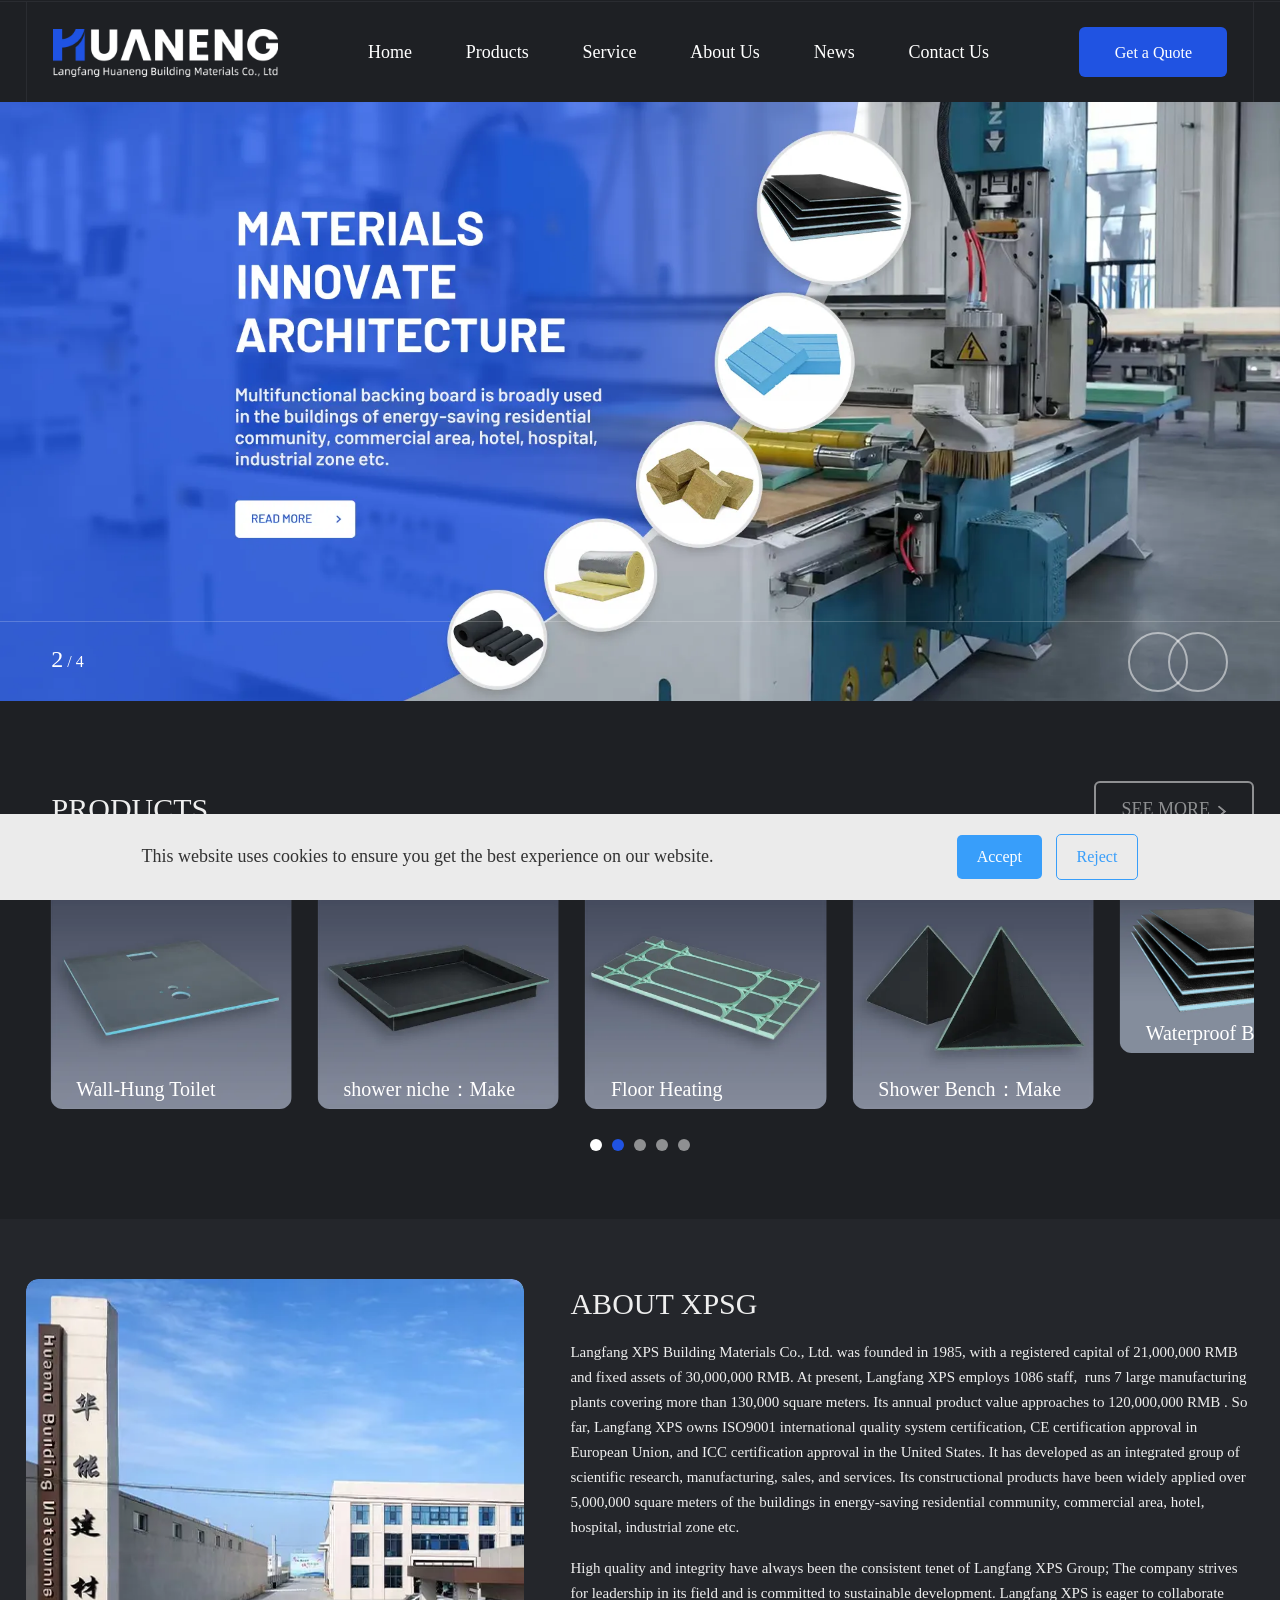
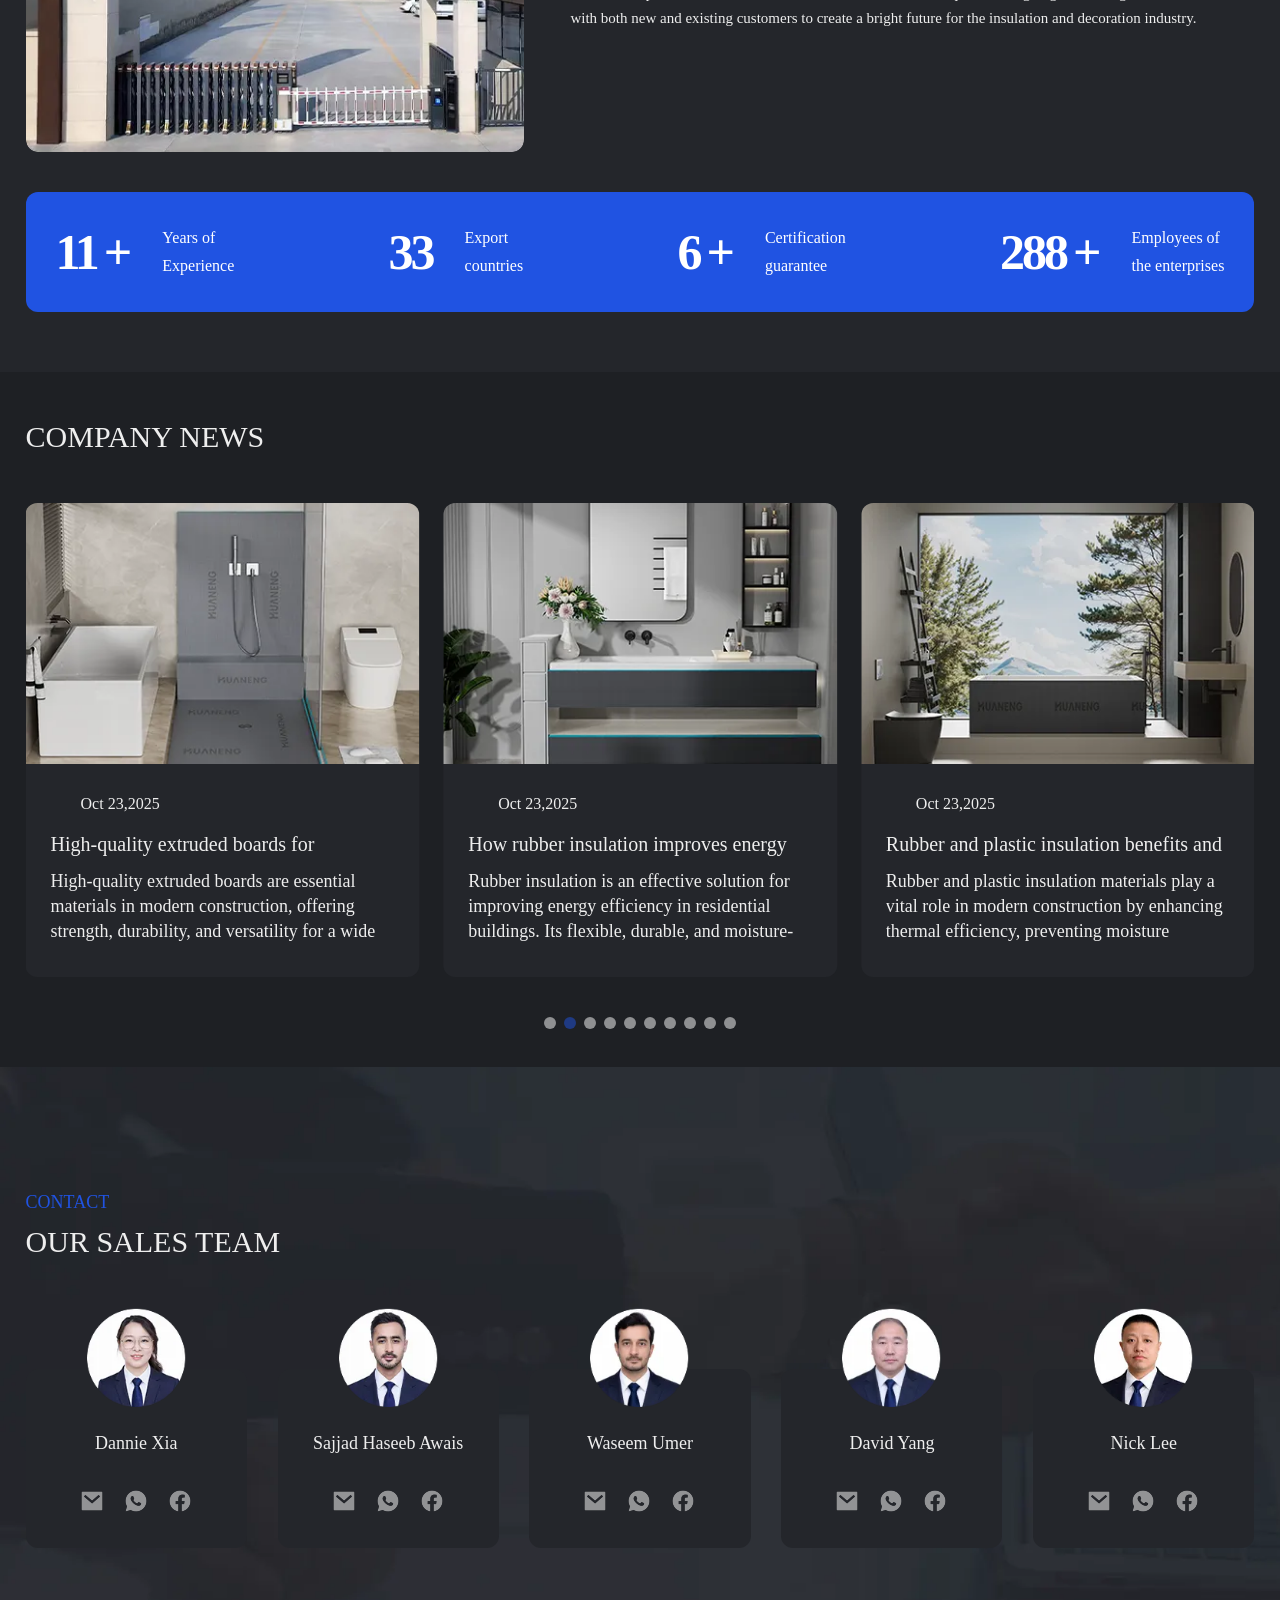
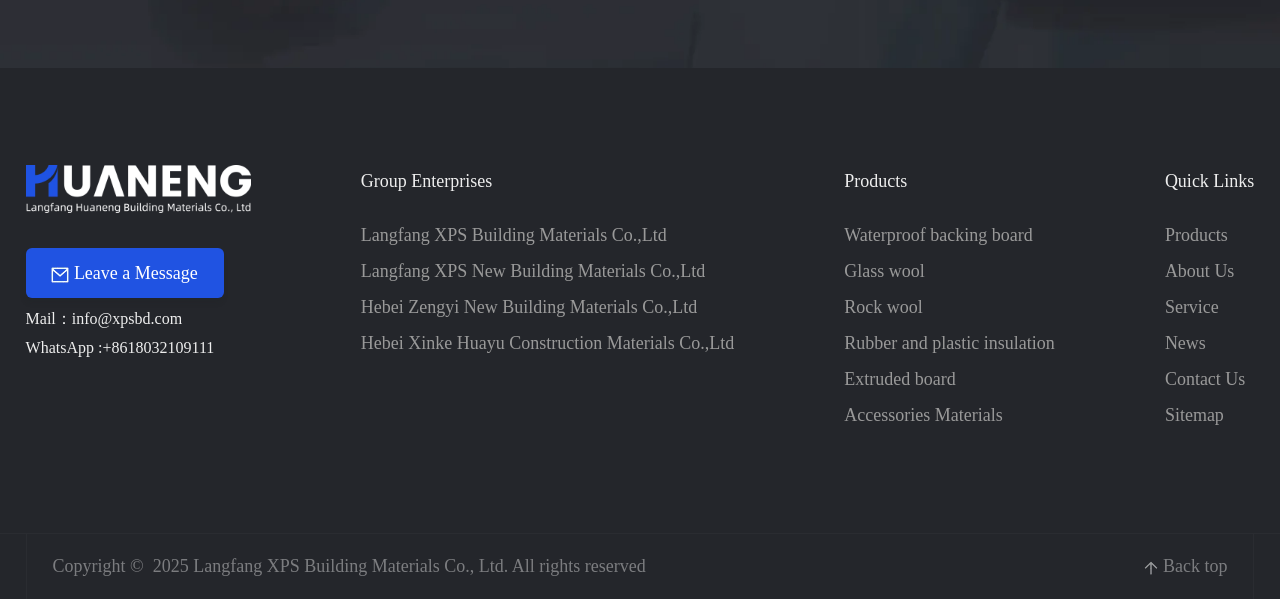
==== commit e5756da3: "Remove yxlyy language-group block - keep only clean language switch" ====
--- a/index.html
+++ b/index.html
@@ -4,7 +4,7 @@
     <meta charset="utf-8">
     <meta http-equiv="X-UA-Compatible" content="IE=edge">
     <meta name="viewport" content="width=device-width, initial-scale=1">
-    
+
     <title>Waterproof backing board_Glass wool_Rock wool - XPS Building Materials Co., Ltd.</title>
     <meta name="keywords" content="Waterproof backing board,Glass wool,Rock wool,Rubber and plastic insulation,Extruded board">
     <meta name="description" content="Langfang XPS Building Materials Co., Ltd. specializes in producing and supplying high-performance building materials including waterproof backing boards, glass wool, rock wool, rubber and plastic insulation, and extruded boards. Our products are designed for energy efficiency, moisture resistance, and long-lasting durability in modern construction projects worldwide.">
@@ -15,7 +15,7 @@
         <link rel="alternate" hreflang="ru" href="/ru/" />
         <link rel="alternate" hreflang="ko" href="/ko/" />
         <link rel="alternate" hreflang="ar" href="/ar/" />
-        
+
     <script>
     (function() {
         var hm = document.createElement("script");
@@ -24,15 +24,14 @@
         s.parentNode.insertBefore(hm, s);
     })();
 </script>                    
-
-    
-    
+
+
     <link rel="icon" href="/xypt-hk.oss-cn-hongkong.aliyuncs.com/g/favicon.png" type="image/x-icon">
     <link rel="stylesheet" href="assets/css/bootstrap.min.css">
     <link rel="stylesheet" href="assets/css/font-awesome.min.css">
     <link rel="stylesheet" href="assets/css/swiper-bundle.min.css">
     <link rel="stylesheet" href="assets/css/animate.min.css">
-
+
     <link rel="stylesheet" href="assets/css/index.css">
     <link rel="stylesheet" href="assets/css/app.css">
     <link rel="stylesheet" href="assets/css/main.css">
@@ -49,7 +48,7 @@
 <![endif]-->
 <body>
 <!-- 头部 -->
-
+
 <div class="head_con hidden-sm hidden-xs">
       <div class="head_11">
            <div class="wh hidden">
@@ -72,7 +71,7 @@
                                 </li>
                                                                 </ul>
                 </div>
-
+
                               <!-- 小图标 -->
                             <div class="g_ll flex_a" >
                                                                   <li>
@@ -100,17 +99,17 @@
                                     </a>
                                 </li>
                                                                </div>
-
+
             </div>
       </div>
-
+
      <div class="head_22">
         <div class="wh flex_a">
             <div class="logo_a" >
                 <a href="https://xpsbd.com"><img src="images/d2ac6f1071yldyjf.png" alt="Langfang XPS Building Materials Co., Ltd."></a>
             </div>
-
-
+
+
                         <ul class="x-menu flex_b" >
                                                         <li>
                                 <a href="/">
@@ -136,7 +135,7 @@
                                                   <a href="/pro5">Extruded board</a>
                                               </li>
                                                                                     </ul>
-              
+
                                                                                                 <ul class="x-sub-menu">
                                                                               <li>
                                           <a href="/product/waterproof-backing-board">Waterproof backing board</a>
@@ -186,47 +185,16 @@
                                      Contact Us                                 </a>
                                                                                             </li>
                                                     </ul>
-
-
-                <div class="btn-group language-group  yxlyy">
-                    <button class="btn dropdown-toggle" data-toggle="dropdown">
-                                                                                    <img src="data/assets/images/en.jpg" alt="English" title="English" width="16" height="11">
-                                <span>English</span>
-                                                                                                                                                                                                                                                                                        </button>
-                    <ul class="dropdown-menu">
-                                                                                                                                        <li>
-                                    <a href="/es/"><img src="data/assets/images/es.jpg" width="16" height="11"> Espa&ntilde;ol</a>
-                                </li>
-                                                                                                                <li>
-                                    <a href="/ru/"><img src="data/assets/images/ru.jpg" width="16" height="11"> Pусский</a>
-                                </li>
-                                                                                                                <li>
-                                    <a href="/ko/"><img src="data/assets/images/ko.jpg" width="16" height="11"> 한국어</a>
-                                </li>
-                                                                                                                <li>
-                                    <a href="/ar/"><img src="data/assets/images/ar.jpg" width="16" height="11"> العربية</a>
-                                </li>
-                                                                        </ul>
-                </div>
-
-
-
+
+
                <div class="get_tt" >
                     <a href="/contact">Get a Quote</a>
                </div>
         </div>
      </div>
 </div>
-
-
-
-
-
-
-
-
-
-
+
+
 <header class="site-header-bottom sticky-enabled index-site-header-bottom visible-xs visible-sm">
     <div class="container-fluid">
         <div class="d-flex flex-wrap align-items-center" style="position: relative;">
@@ -331,8 +299,8 @@
                         </form>
                     </div>
                 </div>
-
-
+
+
                 <div class="btn-group language-group">
                     <button class="btn dropdown-toggle" data-toggle="dropdown">
                                                                                     <img src="data/assets/images/en.jpg" alt="English" title="English" width="16" height="11">
@@ -353,19 +321,19 @@
                                 </li>
                                                                         </ul>
                 </div>
-
+
                 <div class="web-member">
                                       <a href="/member/login">Login</a> |
                     <a href="/member/register">Register</a>
                                   </div>
-
+
                 <div class="header-cart hidden">
                   <a href="/member/cart">
                     <i class="iconfont icon-shangcheng"></i>
                     <span>0</span>
                   </a>
                 </div>
-
+
                 <div class="language hidden">
                     <i class="fa fa-globe" aria-hidden="true"></i>
                     <div class="lang-dropdown">
@@ -375,19 +343,19 @@
                                                                                                             <a class="dropdown-item notranslate noproxy" href="/ar/"><span><img src="data/assets/images/ar.jpg" width="22" height="16"></span> العربية </a>
                                                                         </div>
                 </div>
-
+
                 <div class="menu-handler">
                     <span></span>
                     <span></span>
                     <span></span>
                 </div>
-
+
             </div>
         </div>
     </div>
 </header>
-
-
+
+
 <!-- mobile-nav Strat -->
 <div class="mobile-menu">
     <div class="menu-close">
@@ -397,7 +365,7 @@
     <div class="site-logo" >
         <a href=""><img src="images/d2ac6f1071yldyjf.png" alt="Langfang XPS Building Materials Co., Ltd." width="102" height="38"></a>
     </div>
-
+
     <div class="mobile-menu-items">
         <ul class="primary-menu" >
                         <li class=" menu-list ">
@@ -409,31 +377,31 @@
                                         <li class="menu-list">
                         <a href="/pro1">Waterproof backing board</a>
                         <ul class="sub-menu">
-
+
                         </ul>
                     </li>
                                         <li class="menu-list">
                         <a href="/pro2">Glass wool</a>
                         <ul class="sub-menu">
-
+
                         </ul>
                     </li>
                                         <li class="menu-list">
                         <a href="/pro3">Rock wool</a>
                         <ul class="sub-menu">
-
+
                         </ul>
                     </li>
                                         <li class="menu-list">
                         <a href="/pro4">Rubber and plastic insulation</a>
                         <ul class="sub-menu">
-
+
                         </ul>
                     </li>
                                         <li class="menu-list">
                         <a href="/pro5">Extruded board</a>
                         <ul class="sub-menu">
-
+
                         </ul>
                     </li>
                                     </ul>
@@ -444,37 +412,37 @@
                                       <li class="menu-list">
                       <a href="/product/waterproof-backing-board">Waterproof backing board</a>
                       <ul class="sub-menu">
-
+
                       </ul>
                     </li>
                                       <li class="menu-list">
                       <a href="/product/glass-wool">Glass wool</a>
                       <ul class="sub-menu">
-
+
                       </ul>
                     </li>
                                       <li class="menu-list">
                       <a href="/product/rock-wool">Rock wool</a>
                       <ul class="sub-menu">
-
+
                       </ul>
                     </li>
                                       <li class="menu-list">
                       <a href="/product/rubber-and-plastic-insulation">Rubber and plastic insulation </a>
                       <ul class="sub-menu">
-
+
                       </ul>
                     </li>
                                       <li class="menu-list">
                       <a href="/product/extruded-board">Extruded board</a>
                       <ul class="sub-menu">
-
+
                       </ul>
                     </li>
                                       <li class="menu-list">
                       <a href="/product/accessories-materials">Accessories Materials</a>
                       <ul class="sub-menu">
-
+
                       </ul>
                     </li>
                                   </ul>
@@ -494,19 +462,19 @@
                                       <li class="menu-list">
                       <a href="/news/industry-news">Industry News</a>
                       <ul class="sub-menu">
-
+
                       </ul>
                     </li>
                                       <li class="menu-list">
                       <a href="/news/company-news">Company News</a>
                       <ul class="sub-menu">
-
+
                       </ul>
                     </li>
                                       <li class="menu-list">
                       <a href="/news/glass-wool">Glass Wool News</a>
                       <ul class="sub-menu">
-
+
                       </ul>
                     </li>
                                   </ul>
@@ -519,32 +487,31 @@
                                             </li>
                     </ul>
     </div>
-
+
     <div class="mobile-member hidden">
               <a href="/member/login">Login</a> |
         <a href="/member/register">Register</a>
           </div>
 </div>
-
+
 <!-- mobile-nav End -->
-
-
-
+
+
 <script>
 // 导航精准高亮 - 修复首页永远高亮的问题
 (function(){
     let currentUrl = window.location.href.split('?')[0]; // 去掉参数
     let menuItems = document.querySelectorAll('.x-menu > li > a');
-
+
     // 先清空所有高亮
     document.querySelectorAll('.x-menu > li').forEach(li => {
         li.classList.remove('active');
     });
-
+
     // 精准匹配当前链接
     menuItems.forEach(item => {
         let href = item.href.split('?')[0];
-        
+
         // 完全相等才高亮（最精准）
         if (href === currentUrl) {
             item.parentElement.classList.add('active');
@@ -552,9 +519,8 @@
     });
 })();
 </script>
-
-
-
+
+
 <!-- bb_banner -->
 <div class="bb_banner">
                   <div class="bb_swiper swiper-container"  data-position-top="80px">
@@ -562,13 +528,13 @@
                                                                             <li class="swiper-slide">
                                           <a href="/about">
                                               <div class="img"><img src="images/12ea831636sod35a.png"></div>   
-
+
                                                 <div class="wn_ck">
                                                     <div class="wh flex_a">
                                                         <div class="ban_left">
-                                                           
+
                                                         </div>
-
+
                                                          <div class="ban_right">
                                                            READ MORE 
                                                         </div>
@@ -579,13 +545,13 @@
                                                                         <li class="swiper-slide">
                                           <a href="/product/">
                                               <div class="img"><img src="images/d66dbcfc42p3hv4h.png"></div>   
-
+
                                                 <div class="wn_ck">
                                                     <div class="wh flex_a">
                                                         <div class="ban_left">
-                                                           
+
                                                         </div>
-
+
                                                          <div class="ban_right">
                                                            READ MORE 
                                                         </div>
@@ -596,13 +562,13 @@
                                                                         <li class="swiper-slide">
                                           <a href="/news/company-news">
                                               <div class="img"><img src="images/f6b81b21f1e0q1xh.png"></div>   
-
+
                                                 <div class="wn_ck">
                                                     <div class="wh flex_a">
                                                         <div class="ban_left">
-                                                           
+
                                                         </div>
-
+
                                                          <div class="ban_right">
                                                            READ MORE 
                                                         </div>
@@ -613,13 +579,13 @@
                                                                         <li class="swiper-slide">
                                           <a href="/about#honor">
                                               <div class="img"><img src="images/523f972077rjmil7.png"></div>   
-
+
                                                 <div class="wn_ck">
                                                     <div class="wh flex_a">
                                                         <div class="ban_left">
-                                                           
+
                                                         </div>
-
+
                                                          <div class="ban_right">
                                                            READ MORE 
                                                         </div>
@@ -628,14 +594,14 @@
                                           </a>
                                       </li>
                                                               </ul> 
-
+
                               <div class="ban_an">
                                   <div class="wh flex_a">
                                             <div class="sz_kk">
                                                    <!-- 分页器 -->
                                                  <div class="swiper-pagination swiper-pagination1"></div>
                                             </div>
-                                       
+
                                             <!-- 添加导航箭头 -->
                                               <div class="ncc fr">
                                             <div class="swiper-button-next"></div>
@@ -643,36 +609,31 @@
                                               </div>
                                   </div>
                               </div>
-
+
                   </div> 
  </div> 
-
-
-
-
-
-
+
+
 <div class="box11">
    <div class="wh">
             <div class="flex_a" >
                 <div class="pt11">PRODUCTS</div>
-
+
                 <div class="pp_con hidden">
                      <p>Glass wool is used in Residential and Commercial Building Insulation, HVAC system Insulation.
 Rock wool is used in building insulation, industrial insulation, fire-stopping applications in buildings and sound-absorbing acoustic panels.
 Sandwich panels are generally used in industrial facilities, commercial buildings, cold storages, residential buildings.</p>
                 </div>
-
+
                  <div class="more_tf1" >
                      <a href="product/" class="flex_a">SEE MORE   <span><img src="images/66e25d92f64xnl2j.png" alt=""></span></a>
                  </div>
             </div>
    </div>
-
-
-
+
+
 <div class="clearboth">   </div>
-
+
                    <div class="p_con">
                           <div class="cp11_swiper">
                                       <ul class="swiper-wrapper ">
@@ -680,7 +641,7 @@
                                                   <a href="/product/durable-waterproof-and-antideformation-backing-board-for-wet-areas-and-kitchens.html" title="  ">
                                                             <div class="xw_imga">
                                                                 <img src="images/97d1480b90rytree.png" alt="Waterproof Backing Board：Durable waterproof and anti-deformation backing board for wet areas and kitchens">
-                                                                  
+
                                                             </div>
                                                           <div class="clamp1"> Waterproof Backing Board：Durable waterproof and anti-deformation backing board for wet areas and kitchens </div>
                                                     </a>
@@ -689,7 +650,7 @@
                                                   <a href="/product/highstrength-waterproof-backing-board-with-durable-composite-structure.html" title="  ">
                                                             <div class="xw_imga">
                                                                 <img src="images/9eb8ed8714sbdoza.jpg" alt="Wall-Hung Toilet Backboard：High-strength waterproof backing board with durable composite structure">
-                                                                  
+
                                                             </div>
                                                           <div class="clamp1"> Wall-Hung Toilet Backboard：High-strength waterproof backing board with durable composite structure </div>
                                                     </a>
@@ -698,7 +659,7 @@
                                                   <a href="/product/moistureresistant-and-mildewresistant-multipurpose-backing-board-for-longlasting-wall-protection.html" title="  ">
                                                             <div class="xw_imga">
                                                                 <img src="images/a72180014fngab3i.jpg" alt="shower niche：Make your shower room more functional">
-                                                                  
+
                                                             </div>
                                                           <div class="clamp1"> shower niche：Make your shower room more functional </div>
                                                     </a>
@@ -707,7 +668,7 @@
                                                   <a href="/product/lightweight-and-easy-to-install-waterproof-backing-board-for-bathrooms-and-kitchens.html" title="  ">
                                                             <div class="xw_imga">
                                                                 <img src="images/43ff36a1e5c72amj.jpg" alt="Floor Heating System：Prefabricated materials optimize floor heating systems">
-                                                                  
+
                                                             </div>
                                                           <div class="clamp1"> Floor Heating System：Prefabricated materials optimize floor heating systems </div>
                                                     </a>
@@ -716,7 +677,7 @@
                                                   <a href="/product/multipurpose-environmentally-friendly-antibacterial-waterproof-sheet-for-kitchens-and-bathrooms.html" title="  ">
                                                             <div class="xw_imga">
                                                                 <img src="images/254295e433f0rvcj.jpg" alt="Shower Bench：Make our shower more comfortable">
-                                                                  
+
                                                             </div>
                                                           <div class="clamp1"> Shower Bench：Make our shower more comfortable </div>
                                                     </a>
@@ -725,26 +686,23 @@
                           </div> 
                          <div class="swiper-pagination swiper-pagination2"></div>
                 </div>
-
-
+
+
 <div class="more_11 hidden" >
    <a href="/product">SEE ALL PRODUCTS</a>
 </div>
-
-     
+
+
 </div>
-
-
-
-
-
+
+
 <div class="box22 hidden">
    <div class="wh flex_b">
-      
+
       <!-- //  左边-->
        <div class="ab_a flex_b">
             <div class="ab_a1">
-            
+
                        <div class="ab_a1_z fr" >
                            <h2>TOTAL AUDIENS</h2>
                            <h3><span  class="counter">4600</span> +</h3>
@@ -752,26 +710,26 @@
                              <img src="images/fe41e25081u6cz9a.png" alt="">
                            </div>
                        </div>
-
+
                           <div class="clearboth"></div>
-                            
+
                        <div class="ab11_img" >
                           <img src="images/e8db44e54e7gbaio.png" alt="">
                        </div>    
             </div>
-       
+
             <div class="ab_a2" >
                  <img src="images/960462a2ecm6vhwt.png" alt="">
             </div>
        </div>
-
+
                   <!-- //  右边-->  
            <div class="ab_b" >
               <h2>ABOUT XPS</h2>
               <h3>Materials innovate <br>
 architecture</h3>
               <div class="gsjj"><p>For many years, the company has adhered to the quality policy of &quot;Quality First, Scientific Management, and Customer Satisfaction&quot;, regarding product quality as the foundation of the company&#39;s operation and quality assurance as a basic element of the company&#39;s management system. In 2001, the company passed the ISO9001 international quality system certification. The company integrates scientific and technological development, production and manufacturing, decoration design and construction, and sales. Meanwhile, in order to transform first-class technology into first-class products, the company implements scientific management on all equipment and production technologies, and conducts full-process quality and technical tracking and monitoring on the production process.</p></div>
-
+
                  <div class="flex_b">
                      <div class="ab_b11 flex_a">
                           <div class="sz11" >
@@ -801,19 +759,13 @@
                      </div>
                  </div>
            </div>
-
+
    </div>
-
-
-
-        
+
+
 </div>
-
-
-
-
-
-
+
+
   <!-- ABOUT XPSg--> 
 <div class="box_34">
     <div class="wh flex_b">
@@ -828,9 +780,9 @@
 The company strives for leadership in its field and is committed to sustainable development. Langfang XPS is eager to collaborate with both new and existing customers to create a bright future for the insulation and decoration industry.</p></div>
          </div>
     </div>
-
+
        <div class="wh">
-
+
                             <ul class="p4a flex_b" >
                                                          <li class="flex_a">
                                     <h3>
@@ -838,7 +790,7 @@
                                         <span>
                                             +</span>
                                     </h3>
-                            
+
                                 <p>
                                     Years of <br>
 Experience
@@ -850,7 +802,7 @@
                                         <span>
                                             </span>
                                     </h3>
-                            
+
                                 <p>
                                     Export <br>
 countries
@@ -862,7 +814,7 @@
                                         <span>
                                             +</span>
                                     </h3>
-                            
+
                                 <p>
                                     Certification<br>
 guarantee
@@ -874,23 +826,18 @@
                                         <span>
                                             +</span>
                                     </h3>
-                            
+
                                 <p>
                                     Employees of<br>
 the enterprises
                                 </p>
                             </li>
                                                      </ul>
-
+
         </div>
 </div>
-
-
-
-
-
-
-
+
+
    <!-- 4个小图标--> 
   <div class="ab_tbimg hidden">
         <div class="wh">
@@ -902,7 +849,7 @@
                                                 </div>
                                                 <h2> Production Scale &amp;  Supply  </h2>
                                                 <h3>A XPS Zhongtian subsidiary with 30M+ fixed assets, 120M+ annual output, and 186 staff, ensuring stable &quot;waterproof backing board&quot; supply for all project scales.</h3>  
-
+
                                                 <h4>Read More <img src="images/6a269dc52b4awq7g.png" alt=""></h4>    
                                           </a>
                                       </li>
@@ -913,7 +860,7 @@
                                                 </div>
                                                 <h2> Strict Quality  Control  </h2>
                                                 <h3>ISO9001 certified, with full-process monitoring. &quot;Quality first&quot; guarantees top waterproof performance and durability.</h3>  
-
+
                                                 <h4>Read More <img src="images/6a269dc52b4awq7g.png" alt=""></h4>    
                                           </a>
                                       </li>
@@ -924,7 +871,7 @@
                                                 </div>
                                                 <h2> Tech-Driven  Innovation  </h2>
                                                 <h3>Integrating R&amp;D and manufacturing, it converts advanced tech into &quot;waterproof backing boards&quot; meeting modern building needs.</h3>  
-
+
                                                 <h4>Read More <img src="images/6a269dc52b4awq7g.png" alt=""></h4>    
                                           </a>
                                       </li>
@@ -935,7 +882,7 @@
                                                 </div>
                                                 <h2> Proven Industry  Recognition  </h2>
                                                 <h3>5M+ sqm projects completed with acclaim. Strong reputation boosts market acceptance of its &quot;waterproof backing boards&quot; with low risks.</h3>  
-
+
                                                 <h4>Read More <img src="images/6a269dc52b4awq7g.png" alt=""></h4>    
                                           </a>
                                       </li>
@@ -943,16 +890,16 @@
         </div>
         <div class="xxhs"></div>
   </div>
-
-
+
+
   <!-- Application--> 
-  
-
+
+
   <div class="App_cc hidden">
    <div class="wh">
             <div class="flex_b" >
                 <div class="pt11">Application</div>
-
+
                 <div class="pp_con" >
                     <p>Glass wool is used in Residential and Commercial Building Insulation, HVAC system Insulation.
 Rock wool is used in building insulation, industrial insulation, fire-stopping applications in buildings and sound-absorbing acoustic panels.
@@ -960,8 +907,8 @@
                 </div>
             </div>
    </div>
-
-
+
+
                             <div class="app_list swiper" >
                                         <ul class="swiper-wrapper ">
                                                                                                 <li class="swiper-slide">
@@ -972,7 +919,7 @@
                                                             <div class="tnwmz">
                                                                 <h2>Metal Building Insulation Solution </h2>
                                                             </div>
-                                                           
+
                                                       </a>
                                                   </li>
                                                                                                 <li class="swiper-slide">
@@ -983,7 +930,7 @@
                                                             <div class="tnwmz">
                                                                 <h2>Residential and Commercial Insulation </h2>
                                                             </div>
-                                                           
+
                                                       </a>
                                                   </li>
                                                                                                 <li class="swiper-slide">
@@ -994,7 +941,7 @@
                                                             <div class="tnwmz">
                                                                 <h2>HVAC system insulation </h2>
                                                             </div>
-                                                           
+
                                                       </a>
                                                   </li>
                                                                                                 <li class="swiper-slide">
@@ -1005,49 +952,39 @@
                                                             <div class="tnwmz">
                                                                 <h2>Ground moisture-proofing </h2>
                                                             </div>
-                                                           
+
                                                       </a>
                                                   </li>
                                                                                      </ul>
-
+
                                     <div class="swiper-pagination"></div>
                             </div> 
-
-
+
+
 <div class="more_11" >
    <a href="">SEE ALL Application</a>
 </div>
-  
+
 </div>
-
-
-
-
-
-
-
-
-
-
-
-
+
+
    <!-- //  news-->  
-
+
    <div class="xw_con">
       <div class="wh">
            <div class="webtt" >  <span>Company News</span></div>
       </div>
-
+
          <div class="wh">
                       <div class="wh_xw_by" style="margin-top:50px">
                             <div class="news_11 Swiper">
                                         <ul class="swiper-wrapper ">
-                                         
+
                                                                                                  <li class="swiper-slide">
                                                       <a href="/news/durable-extruded-boards-for-roofing-and-cladding.html" title="Durable extruded boards for roofing and cladding">
                                                           <div class="xw_img_a com-img">
                                                                 <img src="images/0bcad4b753mengdz.png" alt="Durable extruded boards for roofing and cladding">
-                                                              
+
                                                           </div>
                                                             <div class="xw_nr">
                                                               <h4>Oct 23,2025</h4>
@@ -1060,7 +997,7 @@
                                                       <a href="/news/highquality-extruded-boards-for-construction-applications.html" title="High-quality extruded boards for construction applications">
                                                           <div class="xw_img_a com-img">
                                                                 <img src="images/5c1a5a8f4bczwz8x.png" alt="High-quality extruded boards for construction applications">
-                                                              
+
                                                           </div>
                                                             <div class="xw_nr">
                                                               <h4>Oct 23,2025</h4>
@@ -1073,7 +1010,7 @@
                                                       <a href="/news/how-rubber-insulation-improves-energy-efficiency-in-residential-buildings.html" title="How rubber insulation improves energy efficiency in residential buildings">
                                                           <div class="xw_img_a com-img">
                                                                 <img src="images/fee18dac0fvru4sm.png" alt="How rubber insulation improves energy efficiency in residential buildings">
-                                                              
+
                                                           </div>
                                                             <div class="xw_nr">
                                                               <h4>Oct 23,2025</h4>
@@ -1086,7 +1023,7 @@
                                                       <a href="/news/rubber-and-plastic-insulation-benefits-and-applications-in-modern-construction.html" title="Rubber and plastic insulation benefits and applications in modern construction">
                                                           <div class="xw_img_a com-img">
                                                                 <img src="images/9fba72563ev1sfco.png" alt="Rubber and plastic insulation benefits and applications in modern construction">
-                                                              
+
                                                           </div>
                                                             <div class="xw_nr">
                                                               <h4>Oct 23,2025</h4>
@@ -1099,7 +1036,7 @@
                                                       <a href="/news/how-rock-wool-improves-thermal-efficiency-in-residential-buildings.html" title="How rock wool improves thermal efficiency in residential buildings">
                                                           <div class="xw_img_a com-img">
                                                                 <img src="images/de8344c492ib8ans.png" alt="How rock wool improves thermal efficiency in residential buildings">
-                                                              
+
                                                           </div>
                                                             <div class="xw_nr">
                                                               <h4>Oct 23,2025</h4>
@@ -1112,7 +1049,7 @@
                                                       <a href="/news/rock-wool-insulation-benefits-and-applications-in-modern-construction.html" title="Rock wool insulation benefits and applications in modern construction">
                                                           <div class="xw_img_a com-img">
                                                                 <img src="images/9447b75217pfiyby.png" alt="Rock wool insulation benefits and applications in modern construction">
-                                                              
+
                                                           </div>
                                                             <div class="xw_nr">
                                                               <h4>Oct 23,2025</h4>
@@ -1125,7 +1062,7 @@
                                                       <a href="/news/how-glass-wool-improves-energy-efficiency-in-residential-buildings.html" title="How glass wool improves energy efficiency in residential buildings">
                                                           <div class="xw_img_a com-img">
                                                                 <img src="images/1e73b4326dt2ewzn.png" alt="How glass wool improves energy efficiency in residential buildings">
-                                                              
+
                                                           </div>
                                                             <div class="xw_nr">
                                                               <h4>Oct 23,2025</h4>
@@ -1138,7 +1075,7 @@
                                                       <a href="/news/glass-wool-insulation-benefits-and-applications-in-modern-construction.html" title="Glass wool insulation benefits and applications in modern construction">
                                                           <div class="xw_img_a com-img">
                                                                 <img src="images/a488efcd841kudnc.png" alt="Glass wool insulation benefits and applications in modern construction">
-                                                              
+
                                                           </div>
                                                             <div class="xw_nr">
                                                               <h4>Oct 23,2025</h4>
@@ -1151,7 +1088,7 @@
                                                       <a href="/news/best-waterproof-backing-boards-for-shower-installations-in-2025.html" title="Best Waterproof Backing Boards for Shower Installations in 2025">
                                                           <div class="xw_img_a com-img">
                                                                 <img src="images/6b318831b5oalung.png" alt="Best Waterproof Backing Boards for Shower Installations in 2025">
-                                                              
+
                                                           </div>
                                                             <div class="xw_nr">
                                                               <h4>Oct 23,2025</h4>
@@ -1164,7 +1101,7 @@
                                                       <a href="/news/waterproof-backing-board-for-bathroom-walls-ultimate-moisture-protection.html" title="Waterproof Backing Board for Bathroom Walls &ndash; Ultimate Moisture Protection">
                                                           <div class="xw_img_a com-img">
                                                                 <img src="images/1975810cd3opubct.png" alt="Waterproof Backing Board for Bathroom Walls &ndash; Ultimate Moisture Protection">
-                                                              
+
                                                           </div>
                                                             <div class="xw_nr">
                                                               <h4>Oct 23,2025</h4>
@@ -1174,29 +1111,25 @@
                                                       </a>
                                                   </li>
                                                                                 </ul>
-
+
                                     <div class="swiper-pagination swiper-pagination3"></div>
                             </div> 
                        </div>
            </div>
-
+
    </div>
-
-
-
-
-
+
+
    <!-- //   our sales team   -->  
 <div class="ly_yan" style="background:url(images/b23a26d4e7xstudk.png) no-repeat;background-size: cover;">
-
+
     <div class="wh" >
          <div class="webtt" > 
                  contact 
                 <span>our sales team</span>
          </div>
-    
-
-
+
+
                                         <ul class="team_lk flex_b">
                                                                                                 <li>
                                                       <a href="" >
@@ -1207,13 +1140,13 @@
                                                             <div class="tnwmz">
                                                                 Dannie Xia 
                                                             </div>
-                                                            
+
                                                                <div class="flex_c">
                                                                   <dt><a href="mailto:info@xpsbd.com"><img src="images/d67baa66b1ntmllu.png" alt=""></a></dt>
                                                                   <dt><a href="https://wa.me/8618032109111"> <img src="images/ca38f740d9mlgssf.png" alt="" srcset=""></a></dt>
                                                                   <dt><a href=""><img src="images/1eeeb5cfb636gx0z.png" alt=""></a></dt>
                                                              </div>
-                                                    
+
                                                   </li>
                                                                                                 <li>
                                                       <a href="" >
@@ -1224,13 +1157,13 @@
                                                             <div class="tnwmz">
                                                                  Sajjad Haseeb Awais 
                                                             </div>
-                                                            
+
                                                                <div class="flex_c">
                                                                   <dt><a href="mailto:info@xpsbd.com"><img src="images/d67baa66b1ntmllu.png" alt=""></a></dt>
                                                                   <dt><a href="https://wa.me/8618032109111"> <img src="images/ca38f740d9mlgssf.png" alt="" srcset=""></a></dt>
                                                                   <dt><a href=""><img src="images/1eeeb5cfb636gx0z.png" alt=""></a></dt>
                                                              </div>
-                                                    
+
                                                   </li>
                                                                                                 <li>
                                                       <a href="" >
@@ -1241,13 +1174,13 @@
                                                             <div class="tnwmz">
                                                                 Waseem Umer  
                                                             </div>
-                                                            
+
                                                                <div class="flex_c">
                                                                   <dt><a href="mailto:info@xpsbd.com"><img src="images/d67baa66b1ntmllu.png" alt=""></a></dt>
                                                                   <dt><a href="https://wa.me/8618032109111"> <img src="images/ca38f740d9mlgssf.png" alt="" srcset=""></a></dt>
                                                                   <dt><a href=""><img src="images/1eeeb5cfb636gx0z.png" alt=""></a></dt>
                                                              </div>
-                                                    
+
                                                   </li>
                                                                                                 <li>
                                                       <a href="" >
@@ -1258,13 +1191,13 @@
                                                             <div class="tnwmz">
                                                                 David Yang 
                                                             </div>
-                                                            
+
                                                                <div class="flex_c">
                                                                   <dt><a href="mailto:info@xpsbd.com"><img src="images/d67baa66b1ntmllu.png" alt=""></a></dt>
                                                                   <dt><a href="https://wa.me/8618032109111"> <img src="images/ca38f740d9mlgssf.png" alt="" srcset=""></a></dt>
                                                                   <dt><a href=""><img src="images/1eeeb5cfb636gx0z.png" alt=""></a></dt>
                                                              </div>
-                                                    
+
                                                   </li>
                                                                                                 <li>
                                                       <a href="" >
@@ -1275,52 +1208,38 @@
                                                             <div class="tnwmz">
                                                                 Nick Lee 
                                                             </div>
-                                                            
+
                                                                <div class="flex_c">
                                                                   <dt><a href="mailto:info@xpsbd.com"><img src="images/d67baa66b1ntmllu.png" alt=""></a></dt>
                                                                   <dt><a href="https://wa.me/8618032109111"> <img src="images/ca38f740d9mlgssf.png" alt="" srcset=""></a></dt>
                                                                   <dt><a href=""><img src="images/1eeeb5cfb636gx0z.png" alt=""></a></dt>
                                                              </div>
-                                                    
+
                                                   </li>
                                                                                      </ul>
-
-
+
+
     </div>
-
-
-
-
-
-
-
-
-
-
-
-
+
+
       <div class="wh hidden" >
             <div class="ly_tt1">
                 <h2>contact</h2>
                 <h3>our sales team</h3>
                 <h4><p>Leave your email address and we will send you the latest product information</p></h4>
             </div>
-
+
             <div class="tj_aa flex_a" >
                       <h2>Enter your email address</h2>
                       <h3><a href="/message">Subscribe Now</a></h3>
             </div>
       </div>
   </div>
-
-
-
-
-
+
+
   <!-- footer -->
-
-
-
+
+
    <!-- //  OUR NEWSLETTERS-->  
   <div class="ly_yan  ly_yan_pp hidden" style="background:url(images/b23a26d4e7xstudk.png) no-repeat 50%">
       <div class="wh" >
@@ -1329,41 +1248,33 @@
             <h3>our sales team</h3>
             <h4><p>Leave your email address and we will send you the latest product information</p></h4>
          </div>
-
+
             <div class="tj_aa flex_a" >
                       <h2>Enter your email address</h2>
                       <h3><a href="/message">Subscribe Now</a></h3>
             </div>
       </div>
   </div>
-
-
-
-
-
-
-
+
+
 <div class="dff">
    <div class="wh flex_b">
        <div class="df_a" >
            <div class="logo_df">
               <img src="images/d2ac6f1071yldyjf.png" alt="">
            </div>
-
+
              <div class="dfss_more">
                    <a href="/message">
                        <img src="images/a2925f07a7hodj32.png" alt=""> Leave a Message
                    </a>
              </div>
-
+
             <div class="dfss_info"><p>Mail：<a href="mailto:info@xpsbd.com" target="_self">info@xpsbd.com</a></p><p>WhatsApp :+<a href="https://api.whatsapp.com/send?phone=8618032109111" target="_self">8618032109111</a></p></div>
-
+
        </div>
-
-
-
-
-
+
+
           <div class="df_bb">
              <div class="dftt" >Group enterprises</div>
              <ul class="nav_22">
@@ -1379,15 +1290,11 @@
                                                                                                                <li>
                                       <a href="javascript:;">Hebei Xinke Huayu Construction Materials Co.,Ltd</a>
                                                                     </li>  
-                                                                 
+
              </ul>
           </div>
-
-
-
-
-
-
+
+
           <div class="df_bb">
              <div class="dftt" >Products</div>
              <ul class="nav_22">
@@ -1421,14 +1328,11 @@
                                                           Accessories Materials
                                                                 </a>
                                                                     </li>  
-                                                                 
+
              </ul>
           </div>
-
-
-
-
-
+
+
           <div class="df_bb">
              <div class="dftt" >Quick Links</div>
              <ul class="nav_22" >
@@ -1457,50 +1361,36 @@
                                             Contact Us                    
                                           </a>
                                       </li>
-                                                  
+
                         <li>
                       <a href="/sitemap.xml" target="_blank">Sitemap</a>
                       </li>
              </ul>
           </div>
-
-
-
-
-
-
-
-
-
+
+
    </div>
-
+
         <div class="dff22">
             <div class="wh flex_a">
                             <div class="seo_aa" >
                                 <p>Copyright ©&nbsp; 2025 Langfang XPS Building Materials Co., Ltd. All rights reserved</p>
                             </div>
-
+
                        <div class="seo_aa to_top2 hidden-xs hidden-sm" >
                         <img src="images/9d456f915fojydde.png" alt=""> Back top
                      </div>                   
             </div>
         </div>
 </div>
-
-
-
-
-
-
-
-
-
+
+
 <svg style="display: none;">
     <symbol id="play" viewbox="0 0 24 24" preserveaspectratio="xMinYMin meet">
         <path fill="currentColor" d="M8,5.14V19.14L19,12.14L8,5.14Z"></path>
     </symbol>
 </svg>
-
+
 <script src="assets/js/app.js"></script>
 <script src="assets/js/bootstrap.bundle.min.js"></script>
 <script src="assets/js/swiper-bundle.min.js"></script>
@@ -1518,7 +1408,7 @@
     <a class="disagreeButton btn" onclick="disagreePrivacyPolicy()">Reject</a>
   </div>
 </div>
-
+
 <script>
     $(document).ready(function () {
         if (getCookie('privacy_cookie')) {
@@ -1527,19 +1417,19 @@
             document.querySelector('.privacyPopup').style.display = 'flex';
         }
     })
-
+
     function agreePrivacyPolicy() {
         setCookie("privacy_cookie", "1", 1)
         document.querySelector('.privacyPopup').style.display = 'none';
     }
-
+
     function disagreePrivacyPolicy() {
         setCookie("privacy_cookie", "2", 1)
         document.querySelector('.privacyPopup').style.display = 'none';
     }
 </script>
-
-
+
+
 <script>
      //首页代码
   // banner
@@ -1551,33 +1441,28 @@
       pauseOnMouseEnter: true,
       disableOnInteraction: false,
     },
-
-
-
+
+
                         // 添加导航配置
     navigation: {
         nextEl: '.swiper-button-next',
         prevEl: '.swiper-button-prev',
     },
-
-
-
+
+
                       // 如果需要分页器
                             pagination: {
                             el: '.swiper-pagination',
                             type: 'fraction',
                             clickable: true,
                             },
-
-
-
+
+
   });
-
+
 </script>
-
-
-
-
+
+
 <script>
      // cp11_swiper
   var xw_swiper = new Swiper(".cp11_swiper", {
@@ -1591,10 +1476,10 @@
       el: '.swiper-pagination2',
       clickable: true,
     },
-    
+
              spaceBetween: 10, //间距
         slidesPerView: 2.3,
-
+
         breakpoints: {
       992: {
          spaceBetween: 16, //间距
@@ -1609,20 +1494,17 @@
                 spaceBetween: 26, //间距
       }
     }
-
+
   });
-
+
 </script>
-
-
-
+
+
     <script>
         $('.counter').countUp();
     </script>
-
-
-
-
+
+
 <script>
   var xw_swiper = new Swiper(".app_list", {
       loop: true,
@@ -1634,10 +1516,10 @@
       el: '.swiper-pagination',
       clickable: true,
     },
-    
+
              spaceBetween: 10, //间距
         slidesPerView: 2,
-
+
         breakpoints: {
       992: {
          spaceBetween: 16, //间距
@@ -1652,14 +1534,12 @@
                 spaceBetween: 24, //间距
       }
     }
-
+
   });
-
+
 </script>
-
-
-
-
+
+
 <script>
   var xw_swiper = new Swiper(".news_11", {
       loop: true,
@@ -1667,16 +1547,16 @@
       delay: 2000,
       disableOnInteraction: false,
     },
-
+
             pagination: {
       el: '.swiper-pagination3',
       clickable: true,
     },
-    
-
+
+
          spaceBetween: 10, //间距
         slidesPerView: 2,
-
+
     breakpoints: {
       992: {
          spaceBetween: 16, //间距
@@ -1693,10 +1573,7 @@
     }
   });
 </script>
-
-
-
-
-
+
+
 </body>
-</html>+</html>
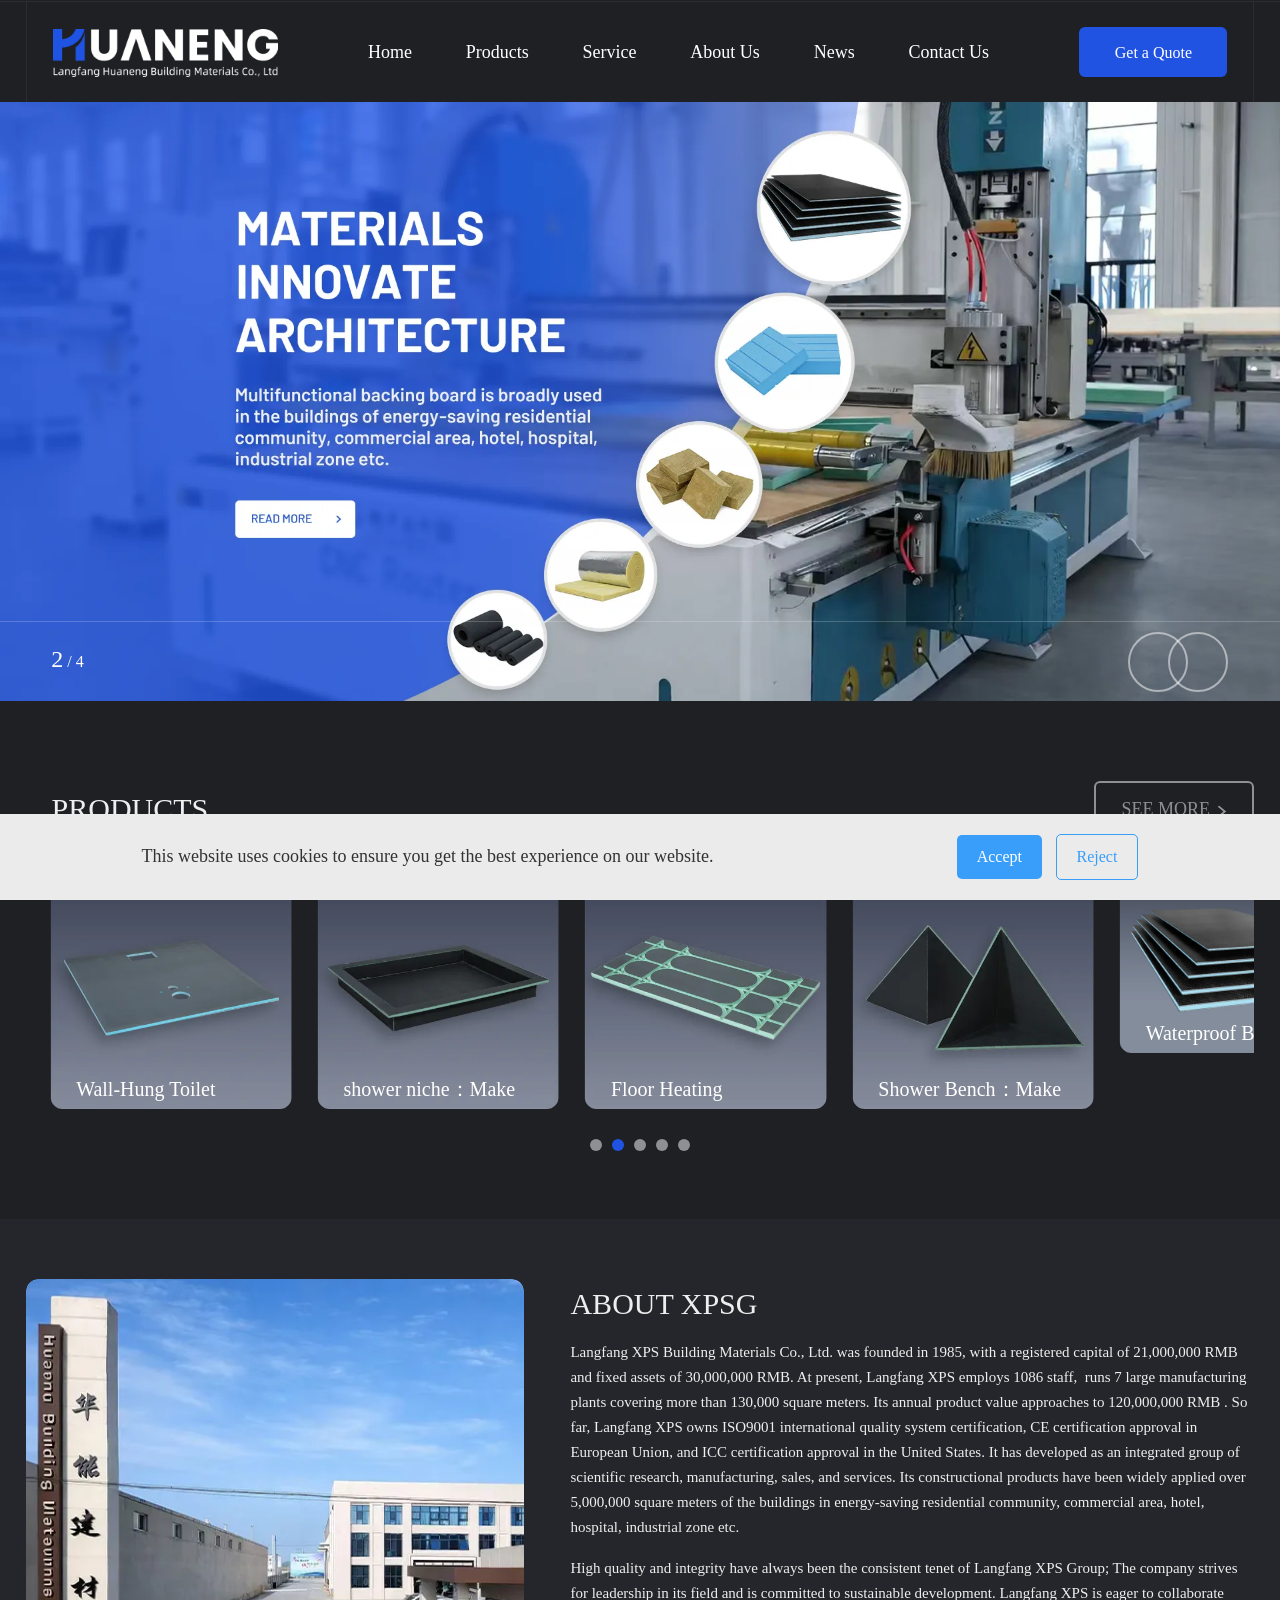
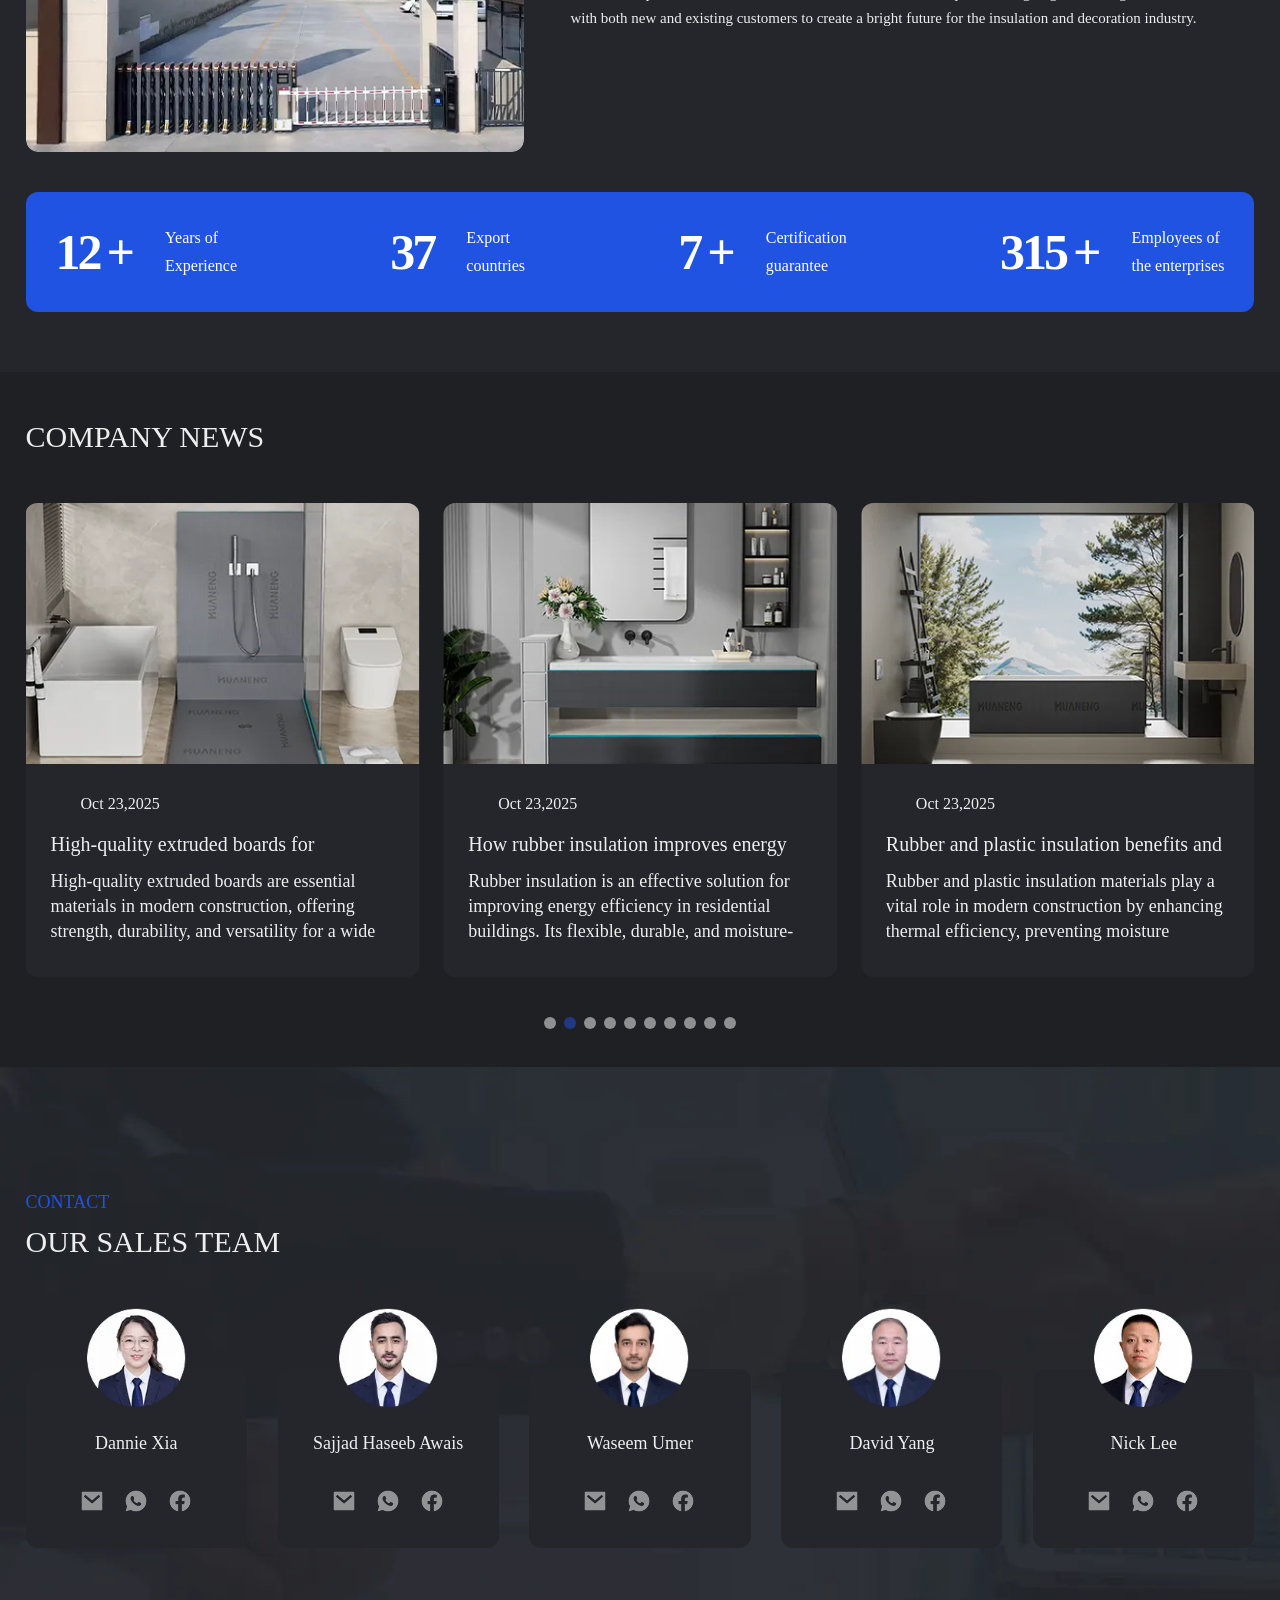
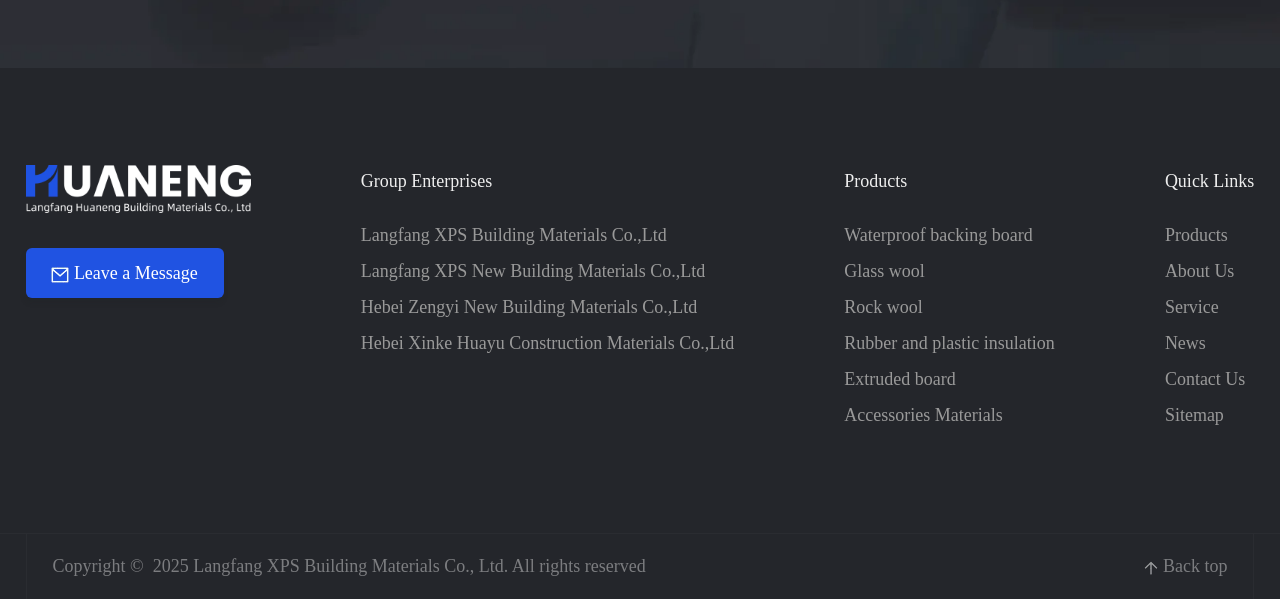
==== commit 049b30cf: "Update sales team contact links (email/WhatsApp/Facebook) + remove footer contact text" ====
--- a/index.html
+++ b/index.html
@@ -1,1395 +1,1392 @@
-<!DOCTYPE html>
-<html lang="en" class="lang-en">
-<head>
-    <meta charset="utf-8">
-    <meta http-equiv="X-UA-Compatible" content="IE=edge">
-    <meta name="viewport" content="width=device-width, initial-scale=1">
-
-    <title>Waterproof backing board_Glass wool_Rock wool - XPS Building Materials Co., Ltd.</title>
-    <meta name="keywords" content="Waterproof backing board,Glass wool,Rock wool,Rubber and plastic insulation,Extruded board">
-    <meta name="description" content="Langfang XPS Building Materials Co., Ltd. specializes in producing and supplying high-performance building materials including waterproof backing boards, glass wool, rock wool, rubber and plastic insulation, and extruded boards. Our products are designed for energy efficiency, moisture resistance, and long-lasting durability in modern construction projects worldwide.">
-    <meta name="renderer" content="webkit">
-    <link rel="canonical" href="https://xpsbd.com" />
-        <link rel="alternate" hreflang="en" href="/" />
-        <link rel="alternate" hreflang="es" href="/es/" />
-        <link rel="alternate" hreflang="ru" href="/ru/" />
-        <link rel="alternate" hreflang="ko" href="/ko/" />
-        <link rel="alternate" hreflang="ar" href="/ar/" />
-
-    <script>
-    (function() {
-        var hm = document.createElement("script");
-        hm.src = "//hm.cn86.cn/hm.js?wmxwpdjymxz5olqey1";
-        var s = document.getElementsByTagName("script")[0]; 
-        s.parentNode.insertBefore(hm, s);
-    })();
-</script>                    
-
-
-    <link rel="icon" href="/xypt-hk.oss-cn-hongkong.aliyuncs.com/g/favicon.png" type="image/x-icon">
-    <link rel="stylesheet" href="assets/css/bootstrap.min.css">
-    <link rel="stylesheet" href="assets/css/font-awesome.min.css">
-    <link rel="stylesheet" href="assets/css/swiper-bundle.min.css">
-    <link rel="stylesheet" href="assets/css/animate.min.css">
-
-    <link rel="stylesheet" href="assets/css/index.css">
-    <link rel="stylesheet" href="assets/css/app.css">
-    <link rel="stylesheet" href="assets/css/main.css">
-    <link rel="stylesheet" href="">
-    <script>
-        var HOME_URL = "https://xpsbd.com";
-    </script>
-</head>
-<!--[if lt IE 10]>
-<body>
-<div class="noie">
-    您现在使用的是旧版本的 IE 浏览器，为了您能更好及完整体验该系统的所有功能，请尽快升级您的浏览器！
-</div>
-<![endif]-->
-<body>
-<!-- 头部 -->
-
-<div class="head_con hidden-sm hidden-xs">
-      <div class="head_11">
-           <div class="wh hidden">
-                <div class="top_zb ">
-                                <ul  class="flex_a" >
-                                                                 <li>
-                                    <a href="">
-                                        <h2> <img src="images/5300777ed31lyjkp.png">Tel: +8618032109111</h2>                       
-                                    </a>
-                                </li>
-                                                                 <li>
-                                    <a href="">
-                                        <h2> <img src="images/f09fe8bdcaib2unr.png">Email: info@xpsbd.com</h2>                       
-                                    </a>
-                                </li>
-                                                                 <li>
-                                    <a href="">
-                                        <h2> <img src="images/6b46d420090wzidz.png">BTM: 08.00 - 18.00</h2>                       
-                                    </a>
-                                </li>
-                                                                </ul>
-                </div>
-
-                              <!-- 小图标 -->
-                            <div class="g_ll flex_a" >
-                                                                  <li>
-                                    <a href="https://www.facebook.com/">
-                                         <img src="images/aabc5a0f09xmlnxr.png" alt="社媒" class="img_tb">
-                                         <div class="wm1"><img src="" ></div>
-                                    </a>
-                                </li>
-                                                                   <li>
-                                    <a href="https://www.youtube.com/">
-                                         <img src="images/aaebd7479b7fxe7g.png" alt="社媒" class="img_tb">
-                                         <div class="wm1"><img src="" ></div>
-                                    </a>
-                                </li>
-                                                                   <li>
-                                    <a href="https://www.linkedin.com/">
-                                         <img src="images/1feca5e4146icynp.png" alt="社媒" class="img_tb">
-                                         <div class="wm1"><img src="" ></div>
-                                    </a>
-                                </li>
-                                                                   <li>
-                                    <a href="https://www.tiktok.com/">
-                                         <img src="images/3641c6642bp8hlyz.png" alt="社媒" class="img_tb">
-                                         <div class="wm1"><img src="" ></div>
-                                    </a>
-                                </li>
-                                                               </div>
-
-            </div>
-      </div>
-
-     <div class="head_22">
-        <div class="wh flex_a">
-            <div class="logo_a" >
-                <a href="https://xpsbd.com"><img src="images/d2ac6f1071yldyjf.png" alt="Langfang XPS Building Materials Co., Ltd."></a>
-            </div>
-
-
-                        <ul class="x-menu flex_b" >
-                                                        <li>
-                                <a href="/">
-                                    Home                                  </a>
-                                                                                            </li>
-                                                        <li>
-                                <a href="/product">
-                                    Products                                  </a>
-                                                                        <ul class="x-sub-menu">
-                                                                                          <li>
-                                                  <a href="/pro1">Waterproof backing board</a>
-                                              </li>
-                                                                                          <li>
-                                                  <a href="/pro2">Glass wool</a>
-                                              </li>
-                                                                                          <li>
-                                                  <a href="/pro3">Rock wool</a>
-                                              </li>
-                                                                                          <li>
-                                                  <a href="/pro4">Rubber and plastic insulation</a>
-                                              </li>
-                                                                                          <li>
-                                                  <a href="/pro5">Extruded board</a>
-                                              </li>
-                                                                                    </ul>
-
-                                                                                                <ul class="x-sub-menu">
-                                                                              <li>
-                                          <a href="/product/waterproof-backing-board">Waterproof backing board</a>
-                                        </li>
-                                                                              <li>
-                                          <a href="/product/glass-wool">Glass wool</a>
-                                        </li>
-                                                                              <li>
-                                          <a href="/product/rock-wool">Rock wool</a>
-                                        </li>
-                                                                              <li>
-                                          <a href="/product/rubber-and-plastic-insulation">Rubber and plastic insulation </a>
-                                        </li>
-                                                                              <li>
-                                          <a href="/product/extruded-board">Extruded board</a>
-                                        </li>
-                                                                              <li>
-                                          <a href="/product/accessories-materials">Accessories Materials</a>
-                                        </li>
-                                                                      </ul>
-                                                            </li>
-                                                        <li>
-                                <a href="/services">
-                                     Service                                 </a>
-                                                                                            </li>
-                                                        <li>
-                                <a href="/about">
-                                    About Us                                  </a>
-                                                                                            </li>
-                                                        <li>
-                                <a href="/news">
-                                    News                                 </a>
-                                                                                                <ul class="x-sub-menu">
-                                                                              <li>
-                                          <a href="/news/industry-news">Industry News</a>
-                                        </li>
-                                                                              <li>
-                                          <a href="/news/company-news">Company News</a>
-                                        </li>
-                                                                              <li>
-                                          <a href="/news/glass-wool">Glass Wool News</a>
-                                        </li>
-                                                                      </ul>
-                                                            </li>
-                                                        <li>
-                                <a href="/contact">
-                                     Contact Us                                 </a>
-                                                                                            </li>
-                                                    </ul>
-
-
-               <div class="get_tt" >
-                    <a href="/contact">Get a Quote</a>
-               </div>
-        </div>
-     </div>
-</div>
-
-
-<header class="site-header-bottom sticky-enabled index-site-header-bottom visible-xs visible-sm">
-    <div class="container-fluid">
-        <div class="d-flex flex-wrap align-items-center" style="position: relative;">
-            <figure class="logo" style="flex: 1;padding:10px 0;" >
-                <a href="https://xpsbd.com"><img src="images/d2ac6f1071yldyjf.png" alt="Langfang XPS Building Materials Co., Ltd." width="200" height="100"></a>
-            </figure>
-            <div class="d-flex flex-wrap align-items-center">
-                <div class="navbar-nav-box">
-                    <ul class="pc-navbar d-none d-xl-flex" >
-                                                <li class=" ">
-                            <a href="/">
-                                Home                              </a>
-                                                                                </li>
-                                                <li class=" dropdown ">
-                            <a href="/product">
-                                Products  <i class="fa fa-angle-down"></i>                            </a>
-                                                        <div class="dropdown-menus">
-                                <div class="dropdown-menus-content">
-                                    <ul class="dropdown-menus-ul">
-                                                                                                                          <li>
-                                              <a href="/pro1">Waterproof backing board</a>
-                                          </li>
-                                                                                                                                                                  <li>
-                                              <a href="/pro2">Glass wool</a>
-                                          </li>
-                                                                                                                                                                  <li>
-                                              <a href="/pro3">Rock wool</a>
-                                          </li>
-                                                                                                                                                                  <li>
-                                              <a href="/pro4">Rubber and plastic insulation</a>
-                                          </li>
-                                                                                                                                                                  <li>
-                                              <a href="/pro5">Extruded board</a>
-                                          </li>
-                                                                                                                    </ul>
-                                </div>
-                            </div>
-                                                                                    <div class="dropdown-menus">
-                              <div class="dropdown-menus-content">
-                                <ul class="dropdown-menus-ul">
-                                                                      <li>
-                                      <a href="/product/waterproof-backing-board">Waterproof backing board</a>
-                                    </li>
-                                                                      <li>
-                                      <a href="/product/glass-wool">Glass wool</a>
-                                    </li>
-                                                                      <li>
-                                      <a href="/product/rock-wool">Rock wool</a>
-                                    </li>
-                                                                      <li>
-                                      <a href="/product/rubber-and-plastic-insulation">Rubber and plastic insulation </a>
-                                    </li>
-                                                                      <li>
-                                      <a href="/product/extruded-board">Extruded board</a>
-                                    </li>
-                                                                      <li>
-                                      <a href="/product/accessories-materials">Accessories Materials</a>
-                                    </li>
-                                                                  </ul>
-                              </div>
-                            </div>
-                                                    </li>
-                                                <li class=" dropdown ">
-                            <a href="/services">
-                                 Service                             </a>
-                                                                                </li>
-                                                <li class=" dropdown ">
-                            <a href="/about">
-                                About Us                              </a>
-                                                                                </li>
-                                                <li class=" dropdown ">
-                            <a href="/news">
-                                News <i class="fa fa-angle-down"></i>                            </a>
-                                                                                    <div class="dropdown-menus">
-                              <div class="dropdown-menus-content">
-                                <ul class="dropdown-menus-ul">
-                                                                      <li>
-                                      <a href="/news/industry-news">Industry News</a>
-                                    </li>
-                                                                      <li>
-                                      <a href="/news/company-news">Company News</a>
-                                    </li>
-                                                                      <li>
-                                      <a href="/news/glass-wool">Glass Wool News</a>
-                                    </li>
-                                                                  </ul>
-                              </div>
-                            </div>
-                                                    </li>
-                                                <li class=" dropdown ">
-                            <a href="/contact">
-                                 Contact Us                             </a>
-                                                                                </li>
-                                            </ul>
-                </div>
-                <div class="searchbox hidden">
-                    <i class="fa fa-search" data-flag="false"></i>
-                    <div class="search-g-box">
-                        <form action="/search" method="GET" class="d-flex">
-                            <input type="text" name="keyword" placeholder="Search..." required="">
-                            <button type="submit"><i class="fa fa-search"></i></button>
-                        </form>
-                    </div>
-                </div>
-
-
-                <div class="btn-group language-group">
-                    <button class="btn dropdown-toggle" data-toggle="dropdown">
-                                                                                    <img src="data/assets/images/en.jpg" alt="English" title="English" width="16" height="11">
-                                <span>English</span>
-                                                                                                                                                                                                                                                                                        </button>
-                    <ul class="dropdown-menu">
-                                                                                                                                        <li>
-                                    <a href="/es/"><img src="data/assets/images/es.jpg" width="16" height="11"> Espa&ntilde;ol</a>
-                                </li>
-                                                                                                                <li>
-                                    <a href="/ru/"><img src="data/assets/images/ru.jpg" width="16" height="11"> Pусский</a>
-                                </li>
-                                                                                                                <li>
-                                    <a href="/ko/"><img src="data/assets/images/ko.jpg" width="16" height="11"> 한국어</a>
-                                </li>
-                                                                                                                <li>
-                                    <a href="/ar/"><img src="data/assets/images/ar.jpg" width="16" height="11"> العربية</a>
-                                </li>
-                                                                        </ul>
-                </div>
-
-                <div class="web-member">
-                                      <a href="/member/login">Login</a> |
-                    <a href="/member/register">Register</a>
-                                  </div>
-
-                <div class="header-cart hidden">
-                  <a href="/member/cart">
-                    <i class="iconfont icon-shangcheng"></i>
-                    <span>0</span>
-                  </a>
-                </div>
-
-                <div class="language hidden">
-                    <i class="fa fa-globe" aria-hidden="true"></i>
-                    <div class="lang-dropdown">
-                                                                                                                                    <a class="dropdown-item notranslate noproxy" href="/es/"><span><img src="data/assets/images/es.jpg" width="22" height="16"></span> Espa&ntilde;ol </a>
-                                                                                                            <a class="dropdown-item notranslate noproxy" href="/ru/"><span><img src="data/assets/images/ru.jpg" width="22" height="16"></span> Pусский </a>
-                                                                                                            <a class="dropdown-item notranslate noproxy" href="/ko/"><span><img src="data/assets/images/ko.jpg" width="22" height="16"></span> 한국어 </a>
-                                                                                                            <a class="dropdown-item notranslate noproxy" href="/ar/"><span><img src="data/assets/images/ar.jpg" width="22" height="16"></span> العربية </a>
-                                                                        </div>
-                </div>
-
-                <div class="menu-handler">
-                    <span></span>
-                    <span></span>
-                    <span></span>
-                </div>
-
-            </div>
-        </div>
-    </div>
-</header>
-
-
-<!-- mobile-nav Strat -->
-<div class="mobile-menu">
-    <div class="menu-close">
-        <span></span>
-        <span></span>
-    </div>
-    <div class="site-logo" >
-        <a href=""><img src="images/d2ac6f1071yldyjf.png" alt="Langfang XPS Building Materials Co., Ltd." width="102" height="38"></a>
-    </div>
-
-    <div class="mobile-menu-items">
-        <ul class="primary-menu" >
-                        <li class=" menu-list ">
-                <a href="/">Home </a>
-                                            </li>
-                        <li class=" menu-list ">
-                <a href="/product">Products </a>
-                                <ul class="sub-menu">
-                                        <li class="menu-list">
-                        <a href="/pro1">Waterproof backing board</a>
-                        <ul class="sub-menu">
-
-                        </ul>
-                    </li>
-                                        <li class="menu-list">
-                        <a href="/pro2">Glass wool</a>
-                        <ul class="sub-menu">
-
-                        </ul>
-                    </li>
-                                        <li class="menu-list">
-                        <a href="/pro3">Rock wool</a>
-                        <ul class="sub-menu">
-
-                        </ul>
-                    </li>
-                                        <li class="menu-list">
-                        <a href="/pro4">Rubber and plastic insulation</a>
-                        <ul class="sub-menu">
-
-                        </ul>
-                    </li>
-                                        <li class="menu-list">
-                        <a href="/pro5">Extruded board</a>
-                        <ul class="sub-menu">
-
-                        </ul>
-                    </li>
-                                    </ul>
-                <div class="dd-trigger">
-                    <i class="fa fa-angle-down menu-dsub" aria-hidden="true"></i>
-                </div>
-                                                <ul class="sub-menu">
-                                      <li class="menu-list">
-                      <a href="/product/waterproof-backing-board">Waterproof backing board</a>
-                      <ul class="sub-menu">
-
-                      </ul>
-                    </li>
-                                      <li class="menu-list">
-                      <a href="/product/glass-wool">Glass wool</a>
-                      <ul class="sub-menu">
-
-                      </ul>
-                    </li>
-                                      <li class="menu-list">
-                      <a href="/product/rock-wool">Rock wool</a>
-                      <ul class="sub-menu">
-
-                      </ul>
-                    </li>
-                                      <li class="menu-list">
-                      <a href="/product/rubber-and-plastic-insulation">Rubber and plastic insulation </a>
-                      <ul class="sub-menu">
-
-                      </ul>
-                    </li>
-                                      <li class="menu-list">
-                      <a href="/product/extruded-board">Extruded board</a>
-                      <ul class="sub-menu">
-
-                      </ul>
-                    </li>
-                                      <li class="menu-list">
-                      <a href="/product/accessories-materials">Accessories Materials</a>
-                      <ul class="sub-menu">
-
-                      </ul>
-                    </li>
-                                  </ul>
-                <div class="dd-trigger">
-                  <i class="fa fa-angle-down menu-dsub" aria-hidden="true"></i>
-                </div>
-                            </li>
-                        <li class=" menu-list ">
-                <a href="/services"> Service</a>
-                                            </li>
-                        <li class=" menu-list ">
-                <a href="/about">About Us </a>
-                                            </li>
-                        <li class=" menu-list ">
-                <a href="/news">News</a>
-                                                <ul class="sub-menu">
-                                      <li class="menu-list">
-                      <a href="/news/industry-news">Industry News</a>
-                      <ul class="sub-menu">
-
-                      </ul>
-                    </li>
-                                      <li class="menu-list">
-                      <a href="/news/company-news">Company News</a>
-                      <ul class="sub-menu">
-
-                      </ul>
-                    </li>
-                                      <li class="menu-list">
-                      <a href="/news/glass-wool">Glass Wool News</a>
-                      <ul class="sub-menu">
-
-                      </ul>
-                    </li>
-                                  </ul>
-                <div class="dd-trigger">
-                  <i class="fa fa-angle-down menu-dsub" aria-hidden="true"></i>
-                </div>
-                            </li>
-                        <li class=" menu-list ">
-                <a href="/contact"> Contact Us</a>
-                                            </li>
-                    </ul>
-    </div>
-
-    <div class="mobile-member hidden">
-              <a href="/member/login">Login</a> |
-        <a href="/member/register">Register</a>
-          </div>
-</div>
-
-<!-- mobile-nav End -->
-
-
-<script>
-// 导航精准高亮 - 修复首页永远高亮的问题
-(function(){
-    let currentUrl = window.location.href.split('?')[0]; // 去掉参数
-    let menuItems = document.querySelectorAll('.x-menu > li > a');
-
-    // 先清空所有高亮
-    document.querySelectorAll('.x-menu > li').forEach(li => {
-        li.classList.remove('active');
-    });
-
-    // 精准匹配当前链接
-    menuItems.forEach(item => {
-        let href = item.href.split('?')[0];
-
-        // 完全相等才高亮（最精准）
-        if (href === currentUrl) {
-            item.parentElement.classList.add('active');
-        }
-    });
-})();
-</script>
-
-
-<!-- bb_banner -->
-<div class="bb_banner">
-                  <div class="bb_swiper swiper-container"  data-position-top="80px">
-                            <ul class="swiper-wrapper">
-                                                                            <li class="swiper-slide">
-                                          <a href="/about">
-                                              <div class="img"><img src="images/12ea831636sod35a.png"></div>   
-
-                                                <div class="wn_ck">
-                                                    <div class="wh flex_a">
-                                                        <div class="ban_left">
-
-                                                        </div>
-
-                                                         <div class="ban_right">
-                                                           READ MORE 
-                                                        </div>
-                                                    </div>
-                                                </div>              
-                                          </a>
-                                      </li>
-                                                                        <li class="swiper-slide">
-                                          <a href="/product/">
-                                              <div class="img"><img src="images/d66dbcfc42p3hv4h.png"></div>   
-
-                                                <div class="wn_ck">
-                                                    <div class="wh flex_a">
-                                                        <div class="ban_left">
-
-                                                        </div>
-
-                                                         <div class="ban_right">
-                                                           READ MORE 
-                                                        </div>
-                                                    </div>
-                                                </div>              
-                                          </a>
-                                      </li>
-                                                                        <li class="swiper-slide">
-                                          <a href="/news/company-news">
-                                              <div class="img"><img src="images/f6b81b21f1e0q1xh.png"></div>   
-
-                                                <div class="wn_ck">
-                                                    <div class="wh flex_a">
-                                                        <div class="ban_left">
-
-                                                        </div>
-
-                                                         <div class="ban_right">
-                                                           READ MORE 
-                                                        </div>
-                                                    </div>
-                                                </div>              
-                                          </a>
-                                      </li>
-                                                                        <li class="swiper-slide">
-                                          <a href="/about#honor">
-                                              <div class="img"><img src="images/523f972077rjmil7.png"></div>   
-
-                                                <div class="wn_ck">
-                                                    <div class="wh flex_a">
-                                                        <div class="ban_left">
-
-                                                        </div>
-
-                                                         <div class="ban_right">
-                                                           READ MORE 
-                                                        </div>
-                                                    </div>
-                                                </div>              
-                                          </a>
-                                      </li>
-                                                              </ul> 
-
-                              <div class="ban_an">
-                                  <div class="wh flex_a">
-                                            <div class="sz_kk">
-                                                   <!-- 分页器 -->
-                                                 <div class="swiper-pagination swiper-pagination1"></div>
-                                            </div>
-
-                                            <!-- 添加导航箭头 -->
-                                              <div class="ncc fr">
-                                            <div class="swiper-button-next"></div>
-                                            <div class="swiper-button-prev"></div>
-                                              </div>
-                                  </div>
-                              </div>
-
-                  </div> 
- </div> 
-
-
-<div class="box11">
-   <div class="wh">
-            <div class="flex_a" >
-                <div class="pt11">PRODUCTS</div>
-
-                <div class="pp_con hidden">
-                     <p>Glass wool is used in Residential and Commercial Building Insulation, HVAC system Insulation.
-Rock wool is used in building insulation, industrial insulation, fire-stopping applications in buildings and sound-absorbing acoustic panels.
-Sandwich panels are generally used in industrial facilities, commercial buildings, cold storages, residential buildings.</p>
-                </div>
-
-                 <div class="more_tf1" >
-                     <a href="product/" class="flex_a">SEE MORE   <span><img src="images/66e25d92f64xnl2j.png" alt=""></span></a>
-                 </div>
-            </div>
-   </div>
-
-
-<div class="clearboth">   </div>
-
-                   <div class="p_con">
-                          <div class="cp11_swiper">
-                                      <ul class="swiper-wrapper ">
-                                                                                              <li class="swiper-slide">
-                                                  <a href="/product/durable-waterproof-and-antideformation-backing-board-for-wet-areas-and-kitchens.html" title="  ">
-                                                            <div class="xw_imga">
-                                                                <img src="images/97d1480b90rytree.png" alt="Waterproof Backing Board：Durable waterproof and anti-deformation backing board for wet areas and kitchens">
-
-                                                            </div>
-                                                          <div class="clamp1"> Waterproof Backing Board：Durable waterproof and anti-deformation backing board for wet areas and kitchens </div>
-                                                    </a>
-                                                </li>
-                                                                                            <li class="swiper-slide">
-                                                  <a href="/product/highstrength-waterproof-backing-board-with-durable-composite-structure.html" title="  ">
-                                                            <div class="xw_imga">
-                                                                <img src="images/9eb8ed8714sbdoza.jpg" alt="Wall-Hung Toilet Backboard：High-strength waterproof backing board with durable composite structure">
-
-                                                            </div>
-                                                          <div class="clamp1"> Wall-Hung Toilet Backboard：High-strength waterproof backing board with durable composite structure </div>
-                                                    </a>
-                                                </li>
-                                                                                            <li class="swiper-slide">
-                                                  <a href="/product/moistureresistant-and-mildewresistant-multipurpose-backing-board-for-longlasting-wall-protection.html" title="  ">
-                                                            <div class="xw_imga">
-                                                                <img src="images/a72180014fngab3i.jpg" alt="shower niche：Make your shower room more functional">
-
-                                                            </div>
-                                                          <div class="clamp1"> shower niche：Make your shower room more functional </div>
-                                                    </a>
-                                                </li>
-                                                                                            <li class="swiper-slide">
-                                                  <a href="/product/lightweight-and-easy-to-install-waterproof-backing-board-for-bathrooms-and-kitchens.html" title="  ">
-                                                            <div class="xw_imga">
-                                                                <img src="images/43ff36a1e5c72amj.jpg" alt="Floor Heating System：Prefabricated materials optimize floor heating systems">
-
-                                                            </div>
-                                                          <div class="clamp1"> Floor Heating System：Prefabricated materials optimize floor heating systems </div>
-                                                    </a>
-                                                </li>
-                                                                                            <li class="swiper-slide">
-                                                  <a href="/product/multipurpose-environmentally-friendly-antibacterial-waterproof-sheet-for-kitchens-and-bathrooms.html" title="  ">
-                                                            <div class="xw_imga">
-                                                                <img src="images/254295e433f0rvcj.jpg" alt="Shower Bench：Make our shower more comfortable">
-
-                                                            </div>
-                                                          <div class="clamp1"> Shower Bench：Make our shower more comfortable </div>
-                                                    </a>
-                                                </li>
-                                                                            </ul>
-                          </div> 
-                         <div class="swiper-pagination swiper-pagination2"></div>
-                </div>
-
-
-<div class="more_11 hidden" >
-   <a href="/product">SEE ALL PRODUCTS</a>
-</div>
-
-
-</div>
-
-
-<div class="box22 hidden">
-   <div class="wh flex_b">
-
-      <!-- //  左边-->
-       <div class="ab_a flex_b">
-            <div class="ab_a1">
-
-                       <div class="ab_a1_z fr" >
-                           <h2>TOTAL AUDIENS</h2>
-                           <h3><span  class="counter">4600</span> +</h3>
-                           <div class="ab_a1_img">
-                             <img src="images/fe41e25081u6cz9a.png" alt="">
-                           </div>
-                       </div>
-
-                          <div class="clearboth"></div>
-
-                       <div class="ab11_img" >
-                          <img src="images/e8db44e54e7gbaio.png" alt="">
-                       </div>    
-            </div>
-
-            <div class="ab_a2" >
-                 <img src="images/960462a2ecm6vhwt.png" alt="">
-            </div>
-       </div>
-
-                  <!-- //  右边-->  
-           <div class="ab_b" >
-              <h2>ABOUT XPS</h2>
-              <h3>Materials innovate <br>
-architecture</h3>
-              <div class="gsjj"><p>For many years, the company has adhered to the quality policy of &quot;Quality First, Scientific Management, and Customer Satisfaction&quot;, regarding product quality as the foundation of the company&#39;s operation and quality assurance as a basic element of the company&#39;s management system. In 2001, the company passed the ISO9001 international quality system certification. The company integrates scientific and technological development, production and manufacturing, decoration design and construction, and sales. Meanwhile, in order to transform first-class technology into first-class products, the company implements scientific management on all equipment and production technologies, and conducts full-process quality and technical tracking and monitoring on the production process.</p></div>
-
-                 <div class="flex_b">
-                     <div class="ab_b11 flex_a">
-                          <div class="sz11" >
-                                <span class="counter">29</span> +
-                          </div>
-                          <div class="sz_js">Years of  <br>
-Experience</div>
-                     </div>
-                     <div class="ab_b22">
-                                  <ul >
-                                                                       <li>
-                                          <a href="">
-                                            29yrs industry exp.​                    
-                                          </a>
-                                      </li>
-                                                                       <li>
-                                          <a href="">
-                                            186 staff​                    
-                                          </a>
-                                      </li>
-                                                                       <li>
-                                          <a href="">
-                                            Annual output &gt;120mn yuan                    
-                                          </a>
-                                      </li>
-                                                                   </ul> 
-                     </div>
-                 </div>
-           </div>
-
-   </div>
-
-
-</div>
-
-
-  <!-- ABOUT XPSg--> 
-<div class="box_34">
-    <div class="wh flex_b">
-         <div class="tf_aba" >
-              <img src="images/c9e37349d45hsy38.png" alt="">
-         </div>
-         <div class="tf_abb">
-                   <div class="webtt">  <span>ABOUT XPSg</span></div>
-                   <div class="tf_gsjj"><p>Langfang XPS Building Materials Co., Ltd. was founded in 1985, with a registered capital of 21,000,000 RMB and fixed assets of 30,000,000 RMB. 
-At present, Langfang XPS employs 1086 staff, &nbsp;runs 7 large manufacturing plants covering more than 130,000 square meters. Its annual product value approaches to 120,000,000 RMB . 
-So far, Langfang XPS owns ISO9001 international quality system certification, CE certification approval in European Union, and ICC certification approval in the United States. It has developed as an integrated group of scientific research, manufacturing, sales, and services. Its constructional products have been widely applied over 5,000,000 square meters of the buildings in energy-saving residential community, commercial area, hotel, hospital, industrial zone etc.&nbsp;</p><p>High quality and integrity have always been the consistent tenet of Langfang XPS Group;
-The company strives for leadership in its field and is committed to sustainable development. Langfang XPS is eager to collaborate with both new and existing customers to create a bright future for the insulation and decoration industry.</p></div>
-         </div>
-    </div>
-
-       <div class="wh">
-
-                            <ul class="p4a flex_b" >
-                                                         <li class="flex_a">
-                                    <h3>
-                                    <a class="counter">41 </a> 
-                                        <span>
-                                            +</span>
-                                    </h3>
-
-                                <p>
-                                    Years of <br>
-Experience
-                                </p>
-                            </li>
-                                                         <li class="flex_a">
-                                    <h3>
-                                    <a class="counter">124 </a> 
-                                        <span>
-                                            </span>
-                                    </h3>
-
-                                <p>
-                                    Export <br>
-countries
-                                </p>
-                            </li>
-                                                         <li class="flex_a">
-                                    <h3>
-                                    <a class="counter">24 </a> 
-                                        <span>
-                                            +</span>
-                                    </h3>
-
-                                <p>
-                                    Certification<br>
-guarantee
-                                </p>
-                            </li>
-                                                         <li class="flex_a">
-                                    <h3>
-                                    <a class="counter">1086 </a> 
-                                        <span>
-                                            +</span>
-                                    </h3>
-
-                                <p>
-                                    Employees of<br>
-the enterprises
-                                </p>
-                            </li>
-                                                     </ul>
-
-        </div>
-</div>
-
-
-   <!-- 4个小图标--> 
-  <div class="ab_tbimg hidden">
-        <div class="wh">
-                         <ul class="tb_lk flex_b" >
-                                                                  <li>
-                                          <a href="/services" >
-                                                <div class="img_k98">
-                                                <img src="images/b5a882b7b4wkombt.png" alt="Production Scale &amp;  Supply" class="img_tb">
-                                                </div>
-                                                <h2> Production Scale &amp;  Supply  </h2>
-                                                <h3>A XPS Zhongtian subsidiary with 30M+ fixed assets, 120M+ annual output, and 186 staff, ensuring stable &quot;waterproof backing board&quot; supply for all project scales.</h3>  
-
-                                                <h4>Read More <img src="images/6a269dc52b4awq7g.png" alt=""></h4>    
-                                          </a>
-                                      </li>
-                                                              <li>
-                                          <a href="/services" >
-                                                <div class="img_k98">
-                                                <img src="images/f1f043a2376lartu.png" alt="Strict Quality  Control" class="img_tb">
-                                                </div>
-                                                <h2> Strict Quality  Control  </h2>
-                                                <h3>ISO9001 certified, with full-process monitoring. &quot;Quality first&quot; guarantees top waterproof performance and durability.</h3>  
-
-                                                <h4>Read More <img src="images/6a269dc52b4awq7g.png" alt=""></h4>    
-                                          </a>
-                                      </li>
-                                                              <li>
-                                          <a href="/services" >
-                                                <div class="img_k98">
-                                                <img src="images/d4db241572ocych8.png" alt="Tech-Driven  Innovation" class="img_tb">
-                                                </div>
-                                                <h2> Tech-Driven  Innovation  </h2>
-                                                <h3>Integrating R&amp;D and manufacturing, it converts advanced tech into &quot;waterproof backing boards&quot; meeting modern building needs.</h3>  
-
-                                                <h4>Read More <img src="images/6a269dc52b4awq7g.png" alt=""></h4>    
-                                          </a>
-                                      </li>
-                                                              <li>
-                                          <a href="/services" >
-                                                <div class="img_k98">
-                                                <img src="images/0de8bcfc534gheoz.png" alt="Proven Industry  Recognition" class="img_tb">
-                                                </div>
-                                                <h2> Proven Industry  Recognition  </h2>
-                                                <h3>5M+ sqm projects completed with acclaim. Strong reputation boosts market acceptance of its &quot;waterproof backing boards&quot; with low risks.</h3>  
-
-                                                <h4>Read More <img src="images/6a269dc52b4awq7g.png" alt=""></h4>    
-                                          </a>
-                                      </li>
-                                      </ul>
-        </div>
-        <div class="xxhs"></div>
-  </div>
-
-
-  <!-- Application--> 
-
-
-  <div class="App_cc hidden">
-   <div class="wh">
-            <div class="flex_b" >
-                <div class="pt11">Application</div>
-
-                <div class="pp_con" >
-                    <p>Glass wool is used in Residential and Commercial Building Insulation, HVAC system Insulation.
-Rock wool is used in building insulation, industrial insulation, fire-stopping applications in buildings and sound-absorbing acoustic panels.
-Sandwich panels are generally used in industrial facilities, commercial buildings, cold storages, residential buildings.</p>
-                </div>
-            </div>
-   </div>
-
-
-                            <div class="app_list swiper" >
-                                        <ul class="swiper-wrapper ">
-                                                                                                <li class="swiper-slide">
-                                                      <a href="/pro1" >
-                                                          <div class="app_img com-img">
-                                                               <img src="images/123fa5cc19gpqvdn.png" alt="Metal Building Insulation Solution">
-                                                          </div>
-                                                            <div class="tnwmz">
-                                                                <h2>Metal Building Insulation Solution </h2>
-                                                            </div>
-
-                                                      </a>
-                                                  </li>
-                                                                                                <li class="swiper-slide">
-                                                      <a href="/pro1" >
-                                                          <div class="app_img com-img">
-                                                               <img src="images/288fc7897bzw1ab4.png" alt="Residential and Commercial Insulation">
-                                                          </div>
-                                                            <div class="tnwmz">
-                                                                <h2>Residential and Commercial Insulation </h2>
-                                                            </div>
-
-                                                      </a>
-                                                  </li>
-                                                                                                <li class="swiper-slide">
-                                                      <a href="/pro1" >
-                                                          <div class="app_img com-img">
-                                                               <img src="images/3a9635021difcbb1.png" alt="HVAC system insulation">
-                                                          </div>
-                                                            <div class="tnwmz">
-                                                                <h2>HVAC system insulation </h2>
-                                                            </div>
-
-                                                      </a>
-                                                  </li>
-                                                                                                <li class="swiper-slide">
-                                                      <a href="" >
-                                                          <div class="app_img com-img">
-                                                               <img src="images/ae4f21b8d6pmtqgz.png" alt="Ground moisture-proofing">
-                                                          </div>
-                                                            <div class="tnwmz">
-                                                                <h2>Ground moisture-proofing </h2>
-                                                            </div>
-
-                                                      </a>
-                                                  </li>
-                                                                                     </ul>
-
-                                    <div class="swiper-pagination"></div>
-                            </div> 
-
-
-<div class="more_11" >
-   <a href="">SEE ALL Application</a>
-</div>
-
-</div>
-
-
-   <!-- //  news-->  
-
-   <div class="xw_con">
-      <div class="wh">
-           <div class="webtt" >  <span>Company News</span></div>
-      </div>
-
-         <div class="wh">
-                      <div class="wh_xw_by" style="margin-top:50px">
-                            <div class="news_11 Swiper">
-                                        <ul class="swiper-wrapper ">
-
-                                                                                                 <li class="swiper-slide">
-                                                      <a href="/news/durable-extruded-boards-for-roofing-and-cladding.html" title="Durable extruded boards for roofing and cladding">
-                                                          <div class="xw_img_a com-img">
-                                                                <img src="images/0bcad4b753mengdz.png" alt="Durable extruded boards for roofing and cladding">
-
-                                                          </div>
-                                                            <div class="xw_nr">
-                                                              <h4>Oct 23,2025</h4>
-                                                            <h2>Durable extruded boards for roofing and cladding</h2>
-                                                            <h3>Durable extruded boards are an ideal solution for roofing and cladding applications, providing long-lasting protection, structural stability, and aesthetic appeal. Engineered with precision extrusion processes, these boards offer high impact resistance, moisture and weather resistance, and excellent dimensional stability, making them suitable for both residential and commercial buildings. Their lightweight yet strong composition ensures easy installation while meeting fire safety and thermal insulation standards, enhancing building efficiency and longevity.</h3>
-                                                            </div>
-                                                      </a>
-                                                  </li>
-                                                                                                <li class="swiper-slide">
-                                                      <a href="/news/highquality-extruded-boards-for-construction-applications.html" title="High-quality extruded boards for construction applications">
-                                                          <div class="xw_img_a com-img">
-                                                                <img src="images/5c1a5a8f4bczwz8x.png" alt="High-quality extruded boards for construction applications">
-
-                                                          </div>
-                                                            <div class="xw_nr">
-                                                              <h4>Oct 23,2025</h4>
-                                                            <h2>High-quality extruded boards for construction applications</h2>
-                                                            <h3>High-quality extruded boards are essential materials in modern construction, offering strength, durability, and versatility for a wide range of applications. These boards are manufactured using precision extrusion processes, resulting in consistent thickness, superior surface finish, and enhanced structural performance. They are commonly used in wall panels, ceilings, roofing, insulation systems, and decorative partitions, providing reliable performance in both residential and commercial buildings. Their moisture resistance, thermal stability, and fire-retardant properties make them an ideal choice for builders and architects aiming for long-lasting and efficient construction solutions.</h3>
-                                                            </div>
-                                                      </a>
-                                                  </li>
-                                                                                                <li class="swiper-slide">
-                                                      <a href="/news/how-rubber-insulation-improves-energy-efficiency-in-residential-buildings.html" title="How rubber insulation improves energy efficiency in residential buildings">
-                                                          <div class="xw_img_a com-img">
-                                                                <img src="images/fee18dac0fvru4sm.png" alt="How rubber insulation improves energy efficiency in residential buildings">
-
-                                                          </div>
-                                                            <div class="xw_nr">
-                                                              <h4>Oct 23,2025</h4>
-                                                            <h2>How rubber insulation improves energy efficiency in residential buildings</h2>
-                                                            <h3>Rubber insulation is an effective solution for improving energy efficiency in residential buildings. Its flexible, durable, and moisture-resistant properties help reduce heat loss through walls, roofs, and pipes, maintaining consistent indoor temperatures year-round. By minimizing energy transfer, rubber insulation reduces the workload on heating and cooling systems, lowers energy bills, and enhances overall comfort. Additionally, its fire-resistant and sound-dampening qualities make it a safe and practical choice for modern homes focused on sustainability and energy savings.</h3>
-                                                            </div>
-                                                      </a>
-                                                  </li>
-                                                                                                <li class="swiper-slide">
-                                                      <a href="/news/rubber-and-plastic-insulation-benefits-and-applications-in-modern-construction.html" title="Rubber and plastic insulation benefits and applications in modern construction">
-                                                          <div class="xw_img_a com-img">
-                                                                <img src="images/9fba72563ev1sfco.png" alt="Rubber and plastic insulation benefits and applications in modern construction">
-
-                                                          </div>
-                                                            <div class="xw_nr">
-                                                              <h4>Oct 23,2025</h4>
-                                                            <h2>Rubber and plastic insulation benefits and applications in modern construction</h2>
-                                                            <h3>Rubber and plastic insulation materials play a vital role in modern construction by enhancing thermal efficiency, preventing moisture damage, and improving acoustic comfort. These versatile insulation solutions are widely used in residential, commercial, and industrial buildings, including walls, ceilings, roofs, pipes, and HVAC systems. With their durability, fire resistance, and energy-saving properties, rubber and plastic insulation materials help reduce energy costs, extend the lifespan of building components, and support sustainable construction practices.</h3>
-                                                            </div>
-                                                      </a>
-                                                  </li>
-                                                                                                <li class="swiper-slide">
-                                                      <a href="/news/how-rock-wool-improves-thermal-efficiency-in-residential-buildings.html" title="How rock wool improves thermal efficiency in residential buildings">
-                                                          <div class="xw_img_a com-img">
-                                                                <img src="images/de8344c492ib8ans.png" alt="How rock wool improves thermal efficiency in residential buildings">
-
-                                                          </div>
-                                                            <div class="xw_nr">
-                                                              <h4>Oct 23,2025</h4>
-                                                            <h2>How rock wool improves thermal efficiency in residential buildings</h2>
-                                                            <h3>Rock wool insulation is a highly effective solution for improving thermal efficiency in residential buildings. Its fibrous structure traps air, reducing heat transfer through walls, ceilings, and roofs, which helps maintain stable indoor temperatures year-round. By minimizing energy loss, rock wool reduces the demand on heating and cooling systems, leading to lower energy bills and increased comfort. Additionally, its fire-resistant and moisture-repellent properties make it a durable and safe choice for modern homes focused on energy efficiency and sustainability.</h3>
-                                                            </div>
-                                                      </a>
-                                                  </li>
-                                                                                                <li class="swiper-slide">
-                                                      <a href="/news/rock-wool-insulation-benefits-and-applications-in-modern-construction.html" title="Rock wool insulation benefits and applications in modern construction">
-                                                          <div class="xw_img_a com-img">
-                                                                <img src="images/9447b75217pfiyby.png" alt="Rock wool insulation benefits and applications in modern construction">
-
-                                                          </div>
-                                                            <div class="xw_nr">
-                                                              <h4>Oct 23,2025</h4>
-                                                            <h2>Rock wool insulation benefits and applications in modern construction</h2>
-                                                            <h3>Rock wool insulation is a highly efficient and versatile material widely used in modern construction for thermal, acoustic, and fire-resistant applications. Made from natural volcanic rock spun into fine fibers, it provides excellent heat retention, sound absorption, and non-combustible properties. Its durability, moisture resistance, and eco-friendly characteristics make it ideal for walls, roofs, ceilings, and industrial installations, helping architects and builders achieve energy-efficient, safe, and sustainable buildings.</h3>
-                                                            </div>
-                                                      </a>
-                                                  </li>
-                                                                                                <li class="swiper-slide">
-                                                      <a href="/news/how-glass-wool-improves-energy-efficiency-in-residential-buildings.html" title="How glass wool improves energy efficiency in residential buildings">
-                                                          <div class="xw_img_a com-img">
-                                                                <img src="images/1e73b4326dt2ewzn.png" alt="How glass wool improves energy efficiency in residential buildings">
-
-                                                          </div>
-                                                            <div class="xw_nr">
-                                                              <h4>Oct 23,2025</h4>
-                                                            <h2>How glass wool improves energy efficiency in residential buildings</h2>
-                                                            <h3>Glass wool insulation plays a critical role in enhancing energy efficiency in residential buildings. Its fibrous structure traps air, reducing heat transfer through walls, ceilings, and roofs. By maintaining consistent indoor temperatures, glass wool minimizes the need for heating and cooling systems, resulting in lower energy consumption and utility bills. Additionally, it provides effective soundproofing and fire resistance, making it a multifunctional solution for modern homes focused on comfort, safety, and sustainability.</h3>
-                                                            </div>
-                                                      </a>
-                                                  </li>
-                                                                                                <li class="swiper-slide">
-                                                      <a href="/news/glass-wool-insulation-benefits-and-applications-in-modern-construction.html" title="Glass wool insulation benefits and applications in modern construction">
-                                                          <div class="xw_img_a com-img">
-                                                                <img src="images/a488efcd841kudnc.png" alt="Glass wool insulation benefits and applications in modern construction">
-
-                                                          </div>
-                                                            <div class="xw_nr">
-                                                              <h4>Oct 23,2025</h4>
-                                                            <h2>Glass wool insulation benefits and applications in modern construction</h2>
-                                                            <h3>Glass wool insulation is a versatile and highly efficient material widely used in modern construction for thermal and acoustic protection. Made from fine glass fibers, it provides superior heat retention, sound absorption, and fire resistance, making it ideal for walls, ceilings, roofs, and industrial installations. Its lightweight design, ease of installation, and eco-friendly properties contribute to energy-efficient buildings, reduced heating and cooling costs, and enhanced indoor comfort. Glass wool insulation is increasingly favored by architects, builders, and homeowners seeking sustainable and durable construction solutions.</h3>
-                                                            </div>
-                                                      </a>
-                                                  </li>
-                                                                                                <li class="swiper-slide">
-                                                      <a href="/news/best-waterproof-backing-boards-for-shower-installations-in-2025.html" title="Best Waterproof Backing Boards for Shower Installations in 2025">
-                                                          <div class="xw_img_a com-img">
-                                                                <img src="images/6b318831b5oalung.png" alt="Best Waterproof Backing Boards for Shower Installations in 2025">
-
-                                                          </div>
-                                                            <div class="xw_nr">
-                                                              <h4>Oct 23,2025</h4>
-                                                            <h2>Best Waterproof Backing Boards for Shower Installations in 2025</h2>
-                                                            <h3>In 2025, the demand for waterproof backing boards for shower installations has reached new heights, driven by innovation in construction materials and the need for long-term moisture protection. These advanced boards are specifically engineered to provide exceptional water resistance, structural strength, and mold prevention in wet environments. Ideal for both residential and commercial applications, the latest waterproof backing boards are lightweight, easy to install, and compatible with a wide range of tiles and adhesives. Their superior performance ensures a stable and durable foundation for modern shower systems, offering builders and homeowners lasting protection against leaks and dampness.</h3>
-                                                            </div>
-                                                      </a>
-                                                  </li>
-                                                                                                <li class="swiper-slide">
-                                                      <a href="/news/waterproof-backing-board-for-bathroom-walls-ultimate-moisture-protection.html" title="Waterproof Backing Board for Bathroom Walls &ndash; Ultimate Moisture Protection">
-                                                          <div class="xw_img_a com-img">
-                                                                <img src="images/1975810cd3opubct.png" alt="Waterproof Backing Board for Bathroom Walls &ndash; Ultimate Moisture Protection">
-
-                                                          </div>
-                                                            <div class="xw_nr">
-                                                              <h4>Oct 23,2025</h4>
-                                                            <h2>Waterproof Backing Board for Bathroom Walls &ndash; Ultimate Moisture Protection</h2>
-                                                            <h3>The Waterproof Backing Board for Bathroom Walls is an essential component in modern construction, providing superior moisture protection and long-term durability in high-humidity environments. Designed to resist water infiltration, mold growth, and structural damage, these boards form a reliable base for tile, stone, or decorative finishes. Whether you&rsquo;re building a new bathroom, remodeling a shower area, or upgrading wall insulation, waterproof backing boards ensure that your walls remain strong, dry, and hygienic over time. With easy installation, lightweight structure, and compatibility with various adhesives, they are the preferred choice for both professional builders and DIY renovators seeking lasting protection against moisture.</h3>
-                                                            </div>
-                                                      </a>
-                                                  </li>
-                                                                                </ul>
-
-                                    <div class="swiper-pagination swiper-pagination3"></div>
-                            </div> 
-                       </div>
-           </div>
-
-   </div>
-
-
-   <!-- //   our sales team   -->  
-<div class="ly_yan" style="background:url(images/b23a26d4e7xstudk.png) no-repeat;background-size: cover;">
-
-    <div class="wh" >
-         <div class="webtt" > 
-                 contact 
-                <span>our sales team</span>
-         </div>
-
-
-                                        <ul class="team_lk flex_b">
-                                                                                                <li>
-                                                      <a href="" >
-                                                          <div class="akk_img com-img">
-                                                               <img src="images/da0bfafc7818j5oy.png" alt="Dannie Xia">
-                                                          </div>
-                                                        </a>
-                                                            <div class="tnwmz">
-                                                                Dannie Xia 
-                                                            </div>
-
-                                                               <div class="flex_c">
-                                                                  <dt><a href="mailto:info@xpsbd.com"><img src="images/d67baa66b1ntmllu.png" alt=""></a></dt>
-                                                                  <dt><a href="https://wa.me/8618032109111"> <img src="images/ca38f740d9mlgssf.png" alt="" srcset=""></a></dt>
-                                                                  <dt><a href=""><img src="images/1eeeb5cfb636gx0z.png" alt=""></a></dt>
-                                                             </div>
-
-                                                  </li>
-                                                                                                <li>
-                                                      <a href="" >
-                                                          <div class="akk_img com-img">
-                                                               <img src="images/d694531307g7kjo8.png" alt=" Sajjad Haseeb Awais">
-                                                          </div>
-                                                        </a>
-                                                            <div class="tnwmz">
-                                                                 Sajjad Haseeb Awais 
-                                                            </div>
-
-                                                               <div class="flex_c">
-                                                                  <dt><a href="mailto:info@xpsbd.com"><img src="images/d67baa66b1ntmllu.png" alt=""></a></dt>
-                                                                  <dt><a href="https://wa.me/8618032109111"> <img src="images/ca38f740d9mlgssf.png" alt="" srcset=""></a></dt>
-                                                                  <dt><a href=""><img src="images/1eeeb5cfb636gx0z.png" alt=""></a></dt>
-                                                             </div>
-
-                                                  </li>
-                                                                                                <li>
-                                                      <a href="" >
-                                                          <div class="akk_img com-img">
-                                                               <img src="images/b1a9304958afss56.png" alt="Waseem Umer ">
-                                                          </div>
-                                                        </a>
-                                                            <div class="tnwmz">
-                                                                Waseem Umer  
-                                                            </div>
-
-                                                               <div class="flex_c">
-                                                                  <dt><a href="mailto:info@xpsbd.com"><img src="images/d67baa66b1ntmllu.png" alt=""></a></dt>
-                                                                  <dt><a href="https://wa.me/8618032109111"> <img src="images/ca38f740d9mlgssf.png" alt="" srcset=""></a></dt>
-                                                                  <dt><a href=""><img src="images/1eeeb5cfb636gx0z.png" alt=""></a></dt>
-                                                             </div>
-
-                                                  </li>
-                                                                                                <li>
-                                                      <a href="" >
-                                                          <div class="akk_img com-img">
-                                                               <img src="images/456b19baa6vdyo4z.png" alt="David Yang">
-                                                          </div>
-                                                        </a>
-                                                            <div class="tnwmz">
-                                                                David Yang 
-                                                            </div>
-
-                                                               <div class="flex_c">
-                                                                  <dt><a href="mailto:info@xpsbd.com"><img src="images/d67baa66b1ntmllu.png" alt=""></a></dt>
-                                                                  <dt><a href="https://wa.me/8618032109111"> <img src="images/ca38f740d9mlgssf.png" alt="" srcset=""></a></dt>
-                                                                  <dt><a href=""><img src="images/1eeeb5cfb636gx0z.png" alt=""></a></dt>
-                                                             </div>
-
-                                                  </li>
-                                                                                                <li>
-                                                      <a href="" >
-                                                          <div class="akk_img com-img">
-                                                               <img src="images/254cd34ebeii45zd.png" alt="Nick Lee">
-                                                          </div>
-                                                        </a>
-                                                            <div class="tnwmz">
-                                                                Nick Lee 
-                                                            </div>
-
-                                                               <div class="flex_c">
-                                                                  <dt><a href="mailto:info@xpsbd.com"><img src="images/d67baa66b1ntmllu.png" alt=""></a></dt>
-                                                                  <dt><a href="https://wa.me/8618032109111"> <img src="images/ca38f740d9mlgssf.png" alt="" srcset=""></a></dt>
-                                                                  <dt><a href=""><img src="images/1eeeb5cfb636gx0z.png" alt=""></a></dt>
-                                                             </div>
-
-                                                  </li>
-                                                                                     </ul>
-
-
-    </div>
-
-
-      <div class="wh hidden" >
-            <div class="ly_tt1">
-                <h2>contact</h2>
-                <h3>our sales team</h3>
-                <h4><p>Leave your email address and we will send you the latest product information</p></h4>
-            </div>
-
-            <div class="tj_aa flex_a" >
-                      <h2>Enter your email address</h2>
-                      <h3><a href="/message">Subscribe Now</a></h3>
-            </div>
-      </div>
-  </div>
-
-
-  <!-- footer -->
-
-
-   <!-- //  OUR NEWSLETTERS-->  
-  <div class="ly_yan  ly_yan_pp hidden" style="background:url(images/b23a26d4e7xstudk.png) no-repeat 50%">
-      <div class="wh" >
-         <div class="ly_tt1">
-            <h2>contact</h2>
-            <h3>our sales team</h3>
-            <h4><p>Leave your email address and we will send you the latest product information</p></h4>
-         </div>
-
-            <div class="tj_aa flex_a" >
-                      <h2>Enter your email address</h2>
-                      <h3><a href="/message">Subscribe Now</a></h3>
-            </div>
-      </div>
-  </div>
-
-
-<div class="dff">
-   <div class="wh flex_b">
-       <div class="df_a" >
-           <div class="logo_df">
-              <img src="images/d2ac6f1071yldyjf.png" alt="">
-           </div>
-
-             <div class="dfss_more">
-                   <a href="/message">
-                       <img src="images/a2925f07a7hodj32.png" alt=""> Leave a Message
-                   </a>
-             </div>
-
-            <div class="dfss_info"><p>Mail：<a href="mailto:info@xpsbd.com" target="_self">info@xpsbd.com</a></p><p>WhatsApp :+<a href="https://api.whatsapp.com/send?phone=8618032109111" target="_self">8618032109111</a></p></div>
-
-       </div>
-
-
-          <div class="df_bb">
-             <div class="dftt" >Group enterprises</div>
-             <ul class="nav_22">
-                                                                                                                 <li>
-                                      <a href="javascript:;">Langfang XPS Building Materials Co.,Ltd</a>
-                                                                    </li>  
-                                                                                                               <li>
-                                      <a href="javascript:;">Langfang XPS New Building Materials Co.,Ltd</a>
-                                                                    </li>  
-                                                                                                               <li>
-                                      <a href="javascript:;">Hebei Zengyi New Building Materials Co.,Ltd</a>
-                                                                    </li>  
-                                                                                                               <li>
-                                      <a href="javascript:;">Hebei Xinke Huayu Construction Materials Co.,Ltd</a>
-                                                                    </li>  
-
-             </ul>
-          </div>
-
-
-          <div class="df_bb">
-             <div class="dftt" >Products</div>
-             <ul class="nav_22">
-                                                                                                               <li>
-                                                                <a href="/product/waterproof-backing-board">
-                                                          Waterproof backing board
-                                                                </a>
-                                                                    </li>  
-                                                                                                               <li>
-                                                                <a href="/product/glass-wool">
-                                                          Glass wool
-                                                                </a>
-                                                                    </li>  
-                                                                                                               <li>
-                                                                <a href="/product/rock-wool">
-                                                          Rock wool
-                                                                </a>
-                                                                    </li>  
-                                                                                                               <li>
-                                                                <a href="/product/rubber-and-plastic-insulation">
-                                                          Rubber and plastic insulation 
-                                                                </a>
-                                                                    </li>  
-                                                                                                               <li>
-                                                                <a href="/product/extruded-board">
-                                                          Extruded board
-                                                                </a>
-                                                                    </li>  
-                                                                                                               <li>
-                                                                <a href="/product/accessories-materials">
-                                                          Accessories Materials
-                                                                </a>
-                                                                    </li>  
-
-             </ul>
-          </div>
-
-
-          <div class="df_bb">
-             <div class="dftt" >Quick Links</div>
-             <ul class="nav_22" >
-                                                                  <li>
-                                          <a href="/product/">
-                                            Products                    
-                                          </a>
-                                      </li>
-                                                              <li>
-                                          <a href="/about">
-                                            About Us                    
-                                          </a>
-                                      </li>
-                                                              <li>
-                                          <a href="/services">
-                                            Service                    
-                                          </a>
-                                      </li>
-                                                              <li>
-                                          <a href="/news">
-                                            News                    
-                                          </a>
-                                      </li>
-                                                              <li>
-                                          <a href="/contact">
-                                            Contact Us                    
-                                          </a>
-                                      </li>
-
-                        <li>
-                      <a href="/sitemap.xml" target="_blank">Sitemap</a>
-                      </li>
-             </ul>
-          </div>
-
-
-   </div>
-
-        <div class="dff22">
-            <div class="wh flex_a">
-                            <div class="seo_aa" >
-                                <p>Copyright ©&nbsp; 2025 Langfang XPS Building Materials Co., Ltd. All rights reserved</p>
-                            </div>
-
-                       <div class="seo_aa to_top2 hidden-xs hidden-sm" >
-                        <img src="images/9d456f915fojydde.png" alt=""> Back top
-                     </div>                   
-            </div>
-        </div>
-</div>
-
-
-<svg style="display: none;">
-    <symbol id="play" viewbox="0 0 24 24" preserveaspectratio="xMinYMin meet">
-        <path fill="currentColor" d="M8,5.14V19.14L19,12.14L8,5.14Z"></path>
-    </symbol>
-</svg>
+<!DOCTYPE html>
+<html lang="en" class="lang-en">
+<head>
+    <meta charset="utf-8">
+    <meta http-equiv="X-UA-Compatible" content="IE=edge">
+    <meta name="viewport" content="width=device-width, initial-scale=1">
+
+    <title>Waterproof backing board_Glass wool_Rock wool - XPS Building Materials Co., Ltd.</title>
+    <meta name="keywords" content="Waterproof backing board,Glass wool,Rock wool,Rubber and plastic insulation,Extruded board">
+    <meta name="description" content="Langfang XPS Building Materials Co., Ltd. specializes in producing and supplying high-performance building materials including waterproof backing boards, glass wool, rock wool, rubber and plastic insulation, and extruded boards. Our products are designed for energy efficiency, moisture resistance, and long-lasting durability in modern construction projects worldwide.">
+    <meta name="renderer" content="webkit">
+    <link rel="canonical" href="https://xpsbd.com" />
+        <link rel="alternate" hreflang="en" href="/" />
+        <link rel="alternate" hreflang="es" href="/es/" />
+        <link rel="alternate" hreflang="ru" href="/ru/" />
+        <link rel="alternate" hreflang="ko" href="/ko/" />
+        <link rel="alternate" hreflang="ar" href="/ar/" />
+
+    <script>
+    (function() {
+        var hm = document.createElement("script");
+        hm.src = "//hm.cn86.cn/hm.js?wmxwpdjymxz5olqey1";
+        var s = document.getElementsByTagName("script")[0]; 
+        s.parentNode.insertBefore(hm, s);
+    })();
+</script>                    
+
+
+    <link rel="icon" href="/xypt-hk.oss-cn-hongkong.aliyuncs.com/g/favicon.png" type="image/x-icon">
+    <link rel="stylesheet" href="assets/css/bootstrap.min.css">
+    <link rel="stylesheet" href="assets/css/font-awesome.min.css">
+    <link rel="stylesheet" href="assets/css/swiper-bundle.min.css">
+    <link rel="stylesheet" href="assets/css/animate.min.css">
+
+    <link rel="stylesheet" href="assets/css/index.css">
+    <link rel="stylesheet" href="assets/css/app.css">
+    <link rel="stylesheet" href="assets/css/main.css">
+    <link rel="stylesheet" href="">
+    <script>
+        var HOME_URL = "https://xpsbd.com";
+    </script>
+</head>
+<!--[if lt IE 10]>
+<body>
+<div class="noie">
+    您现在使用的是旧版本的 IE 浏览器，为了您能更好及完整体验该系统的所有功能，请尽快升级您的浏览器！
+</div>
+<![endif]-->
+<body>
+<!-- 头部 -->
+
+<div class="head_con hidden-sm hidden-xs">
+      <div class="head_11">
+           <div class="wh hidden">
+                <div class="top_zb ">
+                                <ul  class="flex_a" >
+                                                                 <li>
+                                    <a href="">
+                                        <h2> <img src="images/5300777ed31lyjkp.png">Tel: +8618032109111</h2>                       
+                                    </a>
+                                </li>
+                                                                 <li>
+                                    <a href="">
+                                        <h2> <img src="images/f09fe8bdcaib2unr.png">Email: info@xpsbd.com</h2>                       
+                                    </a>
+                                </li>
+                                                                 <li>
+                                    <a href="">
+                                        <h2> <img src="images/6b46d420090wzidz.png">BTM: 08.00 - 18.00</h2>                       
+                                    </a>
+                                </li>
+                                                                </ul>
+                </div>
+
+                              <!-- 小图标 -->
+                            <div class="g_ll flex_a" >
+                                                                  <li>
+                                    <a href="https://www.facebook.com/">
+                                         <img src="images/aabc5a0f09xmlnxr.png" alt="社媒" class="img_tb">
+                                         <div class="wm1"><img src="" ></div>
+                                    </a>
+                                </li>
+                                                                   <li>
+                                    <a href="https://www.youtube.com/">
+                                         <img src="images/aaebd7479b7fxe7g.png" alt="社媒" class="img_tb">
+                                         <div class="wm1"><img src="" ></div>
+                                    </a>
+                                </li>
+                                                                   <li>
+                                    <a href="https://www.linkedin.com/">
+                                         <img src="images/1feca5e4146icynp.png" alt="社媒" class="img_tb">
+                                         <div class="wm1"><img src="" ></div>
+                                    </a>
+                                </li>
+                                                                   <li>
+                                    <a href="https://www.tiktok.com/">
+                                         <img src="images/3641c6642bp8hlyz.png" alt="社媒" class="img_tb">
+                                         <div class="wm1"><img src="" ></div>
+                                    </a>
+                                </li>
+                                                               </div>
+
+            </div>
+      </div>
+
+     <div class="head_22">
+        <div class="wh flex_a">
+            <div class="logo_a" >
+                <a href="https://xpsbd.com"><img src="images/d2ac6f1071yldyjf.png" alt="Langfang XPS Building Materials Co., Ltd."></a>
+            </div>
+
+
+                        <ul class="x-menu flex_b" >
+                                                        <li>
+                                <a href="/">
+                                    Home                                  </a>
+                                                                                            </li>
+                                                        <li>
+                                <a href="/product">
+                                    Products                                  </a>
+                                                                        <ul class="x-sub-menu">
+                                                                                          <li>
+                                                  <a href="/pro1">Waterproof backing board</a>
+                                              </li>
+                                                                                          <li>
+                                                  <a href="/pro2">Glass wool</a>
+                                              </li>
+                                                                                          <li>
+                                                  <a href="/pro3">Rock wool</a>
+                                              </li>
+                                                                                          <li>
+                                                  <a href="/pro4">Rubber and plastic insulation</a>
+                                              </li>
+                                                                                          <li>
+                                                  <a href="/pro5">Extruded board</a>
+                                              </li>
+                                                                                    </ul>
+
+                                                                                                <ul class="x-sub-menu">
+                                                                              <li>
+                                          <a href="/product/waterproof-backing-board">Waterproof backing board</a>
+                                        </li>
+                                                                              <li>
+                                          <a href="/product/glass-wool">Glass wool</a>
+                                        </li>
+                                                                              <li>
+                                          <a href="/product/rock-wool">Rock wool</a>
+                                        </li>
+                                                                              <li>
+                                          <a href="/product/rubber-and-plastic-insulation">Rubber and plastic insulation </a>
+                                        </li>
+                                                                              <li>
+                                          <a href="/product/extruded-board">Extruded board</a>
+                                        </li>
+                                                                              <li>
+                                          <a href="/product/accessories-materials">Accessories Materials</a>
+                                        </li>
+                                                                      </ul>
+                                                            </li>
+                                                        <li>
+                                <a href="/services">
+                                     Service                                 </a>
+                                                                                            </li>
+                                                        <li>
+                                <a href="/about">
+                                    About Us                                  </a>
+                                                                                            </li>
+                                                        <li>
+                                <a href="/news">
+                                    News                                 </a>
+                                                                                                <ul class="x-sub-menu">
+                                                                              <li>
+                                          <a href="/news/industry-news">Industry News</a>
+                                        </li>
+                                                                              <li>
+                                          <a href="/news/company-news">Company News</a>
+                                        </li>
+                                                                              <li>
+                                          <a href="/news/glass-wool">Glass Wool News</a>
+                                        </li>
+                                                                      </ul>
+                                                            </li>
+                                                        <li>
+                                <a href="/contact">
+                                     Contact Us                                 </a>
+                                                                                            </li>
+                                                    </ul>
+
+
+               <div class="get_tt" >
+                    <a href="/contact">Get a Quote</a>
+               </div>
+        </div>
+     </div>
+</div>
+
+
+<header class="site-header-bottom sticky-enabled index-site-header-bottom visible-xs visible-sm">
+    <div class="container-fluid">
+        <div class="d-flex flex-wrap align-items-center" style="position: relative;">
+            <figure class="logo" style="flex: 1;padding:10px 0;" >
+                <a href="https://xpsbd.com"><img src="images/d2ac6f1071yldyjf.png" alt="Langfang XPS Building Materials Co., Ltd." width="200" height="100"></a>
+            </figure>
+            <div class="d-flex flex-wrap align-items-center">
+                <div class="navbar-nav-box">
+                    <ul class="pc-navbar d-none d-xl-flex" >
+                                                <li class=" ">
+                            <a href="/">
+                                Home                              </a>
+                                                                                </li>
+                                                <li class=" dropdown ">
+                            <a href="/product">
+                                Products  <i class="fa fa-angle-down"></i>                            </a>
+                                                        <div class="dropdown-menus">
+                                <div class="dropdown-menus-content">
+                                    <ul class="dropdown-menus-ul">
+                                                                                                                          <li>
+                                              <a href="/pro1">Waterproof backing board</a>
+                                          </li>
+                                                                                                                                                                  <li>
+                                              <a href="/pro2">Glass wool</a>
+                                          </li>
+                                                                                                                                                                  <li>
+                                              <a href="/pro3">Rock wool</a>
+                                          </li>
+                                                                                                                                                                  <li>
+                                              <a href="/pro4">Rubber and plastic insulation</a>
+                                          </li>
+                                                                                                                                                                  <li>
+                                              <a href="/pro5">Extruded board</a>
+                                          </li>
+                                                                                                                    </ul>
+                                </div>
+                            </div>
+                                                                                    <div class="dropdown-menus">
+                              <div class="dropdown-menus-content">
+                                <ul class="dropdown-menus-ul">
+                                                                      <li>
+                                      <a href="/product/waterproof-backing-board">Waterproof backing board</a>
+                                    </li>
+                                                                      <li>
+                                      <a href="/product/glass-wool">Glass wool</a>
+                                    </li>
+                                                                      <li>
+                                      <a href="/product/rock-wool">Rock wool</a>
+                                    </li>
+                                                                      <li>
+                                      <a href="/product/rubber-and-plastic-insulation">Rubber and plastic insulation </a>
+                                    </li>
+                                                                      <li>
+                                      <a href="/product/extruded-board">Extruded board</a>
+                                    </li>
+                                                                      <li>
+                                      <a href="/product/accessories-materials">Accessories Materials</a>
+                                    </li>
+                                                                  </ul>
+                              </div>
+                            </div>
+                                                    </li>
+                                                <li class=" dropdown ">
+                            <a href="/services">
+                                 Service                             </a>
+                                                                                </li>
+                                                <li class=" dropdown ">
+                            <a href="/about">
+                                About Us                              </a>
+                                                                                </li>
+                                                <li class=" dropdown ">
+                            <a href="/news">
+                                News <i class="fa fa-angle-down"></i>                            </a>
+                                                                                    <div class="dropdown-menus">
+                              <div class="dropdown-menus-content">
+                                <ul class="dropdown-menus-ul">
+                                                                      <li>
+                                      <a href="/news/industry-news">Industry News</a>
+                                    </li>
+                                                                      <li>
+                                      <a href="/news/company-news">Company News</a>
+                                    </li>
+                                                                      <li>
+                                      <a href="/news/glass-wool">Glass Wool News</a>
+                                    </li>
+                                                                  </ul>
+                              </div>
+                            </div>
+                                                    </li>
+                                                <li class=" dropdown ">
+                            <a href="/contact">
+                                 Contact Us                             </a>
+                                                                                </li>
+                                            </ul>
+                </div>
+                <div class="searchbox hidden">
+                    <i class="fa fa-search" data-flag="false"></i>
+                    <div class="search-g-box">
+                        <form action="/search" method="GET" class="d-flex">
+                            <input type="text" name="keyword" placeholder="Search..." required="">
+                            <button type="submit"><i class="fa fa-search"></i></button>
+                        </form>
+                    </div>
+                </div>
+
+
+                <div class="btn-group language-group">
+                    <button class="btn dropdown-toggle" data-toggle="dropdown">
+                                                                                    <img src="data/assets/images/en.jpg" alt="English" title="English" width="16" height="11">
+                                <span>English</span>
+                                                                                                                                                                                                                                                                                        </button>
+                    <ul class="dropdown-menu">
+                                                                                                                                        <li>
+                                    <a href="/es/"><img src="data/assets/images/es.jpg" width="16" height="11"> Espa&ntilde;ol</a>
+                                </li>
+                                                                                                                <li>
+                                    <a href="/ru/"><img src="data/assets/images/ru.jpg" width="16" height="11"> Pусский</a>
+                                </li>
+                                                                                                                <li>
+                                    <a href="/ko/"><img src="data/assets/images/ko.jpg" width="16" height="11"> 한국어</a>
+                                </li>
+                                                                                                                <li>
+                                    <a href="/ar/"><img src="data/assets/images/ar.jpg" width="16" height="11"> العربية</a>
+                                </li>
+                                                                        </ul>
+                </div>
+
+                <div class="web-member">
+                                      <a href="/member/login">Login</a> |
+                    <a href="/member/register">Register</a>
+                                  </div>
+
+                <div class="header-cart hidden">
+                  <a href="/member/cart">
+                    <i class="iconfont icon-shangcheng"></i>
+                    <span>0</span>
+                  </a>
+                </div>
+
+                <div class="language hidden">
+                    <i class="fa fa-globe" aria-hidden="true"></i>
+                    <div class="lang-dropdown">
+                                                                                                                                    <a class="dropdown-item notranslate noproxy" href="/es/"><span><img src="data/assets/images/es.jpg" width="22" height="16"></span> Espa&ntilde;ol </a>
+                                                                                                            <a class="dropdown-item notranslate noproxy" href="/ru/"><span><img src="data/assets/images/ru.jpg" width="22" height="16"></span> Pусский </a>
+                                                                                                            <a class="dropdown-item notranslate noproxy" href="/ko/"><span><img src="data/assets/images/ko.jpg" width="22" height="16"></span> 한국어 </a>
+                                                                                                            <a class="dropdown-item notranslate noproxy" href="/ar/"><span><img src="data/assets/images/ar.jpg" width="22" height="16"></span> العربية </a>
+                                                                        </div>
+                </div>
+
+                <div class="menu-handler">
+                    <span></span>
+                    <span></span>
+                    <span></span>
+                </div>
+
+            </div>
+        </div>
+    </div>
+</header>
+
+
+<!-- mobile-nav Strat -->
+<div class="mobile-menu">
+    <div class="menu-close">
+        <span></span>
+        <span></span>
+    </div>
+    <div class="site-logo" >
+        <a href=""><img src="images/d2ac6f1071yldyjf.png" alt="Langfang XPS Building Materials Co., Ltd." width="102" height="38"></a>
+    </div>
+
+    <div class="mobile-menu-items">
+        <ul class="primary-menu" >
+                        <li class=" menu-list ">
+                <a href="/">Home </a>
+                                            </li>
+                        <li class=" menu-list ">
+                <a href="/product">Products </a>
+                                <ul class="sub-menu">
+                                        <li class="menu-list">
+                        <a href="/pro1">Waterproof backing board</a>
+                        <ul class="sub-menu">
+
+                        </ul>
+                    </li>
+                                        <li class="menu-list">
+                        <a href="/pro2">Glass wool</a>
+                        <ul class="sub-menu">
+
+                        </ul>
+                    </li>
+                                        <li class="menu-list">
+                        <a href="/pro3">Rock wool</a>
+                        <ul class="sub-menu">
+
+                        </ul>
+                    </li>
+                                        <li class="menu-list">
+                        <a href="/pro4">Rubber and plastic insulation</a>
+                        <ul class="sub-menu">
+
+                        </ul>
+                    </li>
+                                        <li class="menu-list">
+                        <a href="/pro5">Extruded board</a>
+                        <ul class="sub-menu">
+
+                        </ul>
+                    </li>
+                                    </ul>
+                <div class="dd-trigger">
+                    <i class="fa fa-angle-down menu-dsub" aria-hidden="true"></i>
+                </div>
+                                                <ul class="sub-menu">
+                                      <li class="menu-list">
+                      <a href="/product/waterproof-backing-board">Waterproof backing board</a>
+                      <ul class="sub-menu">
+
+                      </ul>
+                    </li>
+                                      <li class="menu-list">
+                      <a href="/product/glass-wool">Glass wool</a>
+                      <ul class="sub-menu">
+
+                      </ul>
+                    </li>
+                                      <li class="menu-list">
+                      <a href="/product/rock-wool">Rock wool</a>
+                      <ul class="sub-menu">
+
+                      </ul>
+                    </li>
+                                      <li class="menu-list">
+                      <a href="/product/rubber-and-plastic-insulation">Rubber and plastic insulation </a>
+                      <ul class="sub-menu">
+
+                      </ul>
+                    </li>
+                                      <li class="menu-list">
+                      <a href="/product/extruded-board">Extruded board</a>
+                      <ul class="sub-menu">
+
+                      </ul>
+                    </li>
+                                      <li class="menu-list">
+                      <a href="/product/accessories-materials">Accessories Materials</a>
+                      <ul class="sub-menu">
+
+                      </ul>
+                    </li>
+                                  </ul>
+                <div class="dd-trigger">
+                  <i class="fa fa-angle-down menu-dsub" aria-hidden="true"></i>
+                </div>
+                            </li>
+                        <li class=" menu-list ">
+                <a href="/services"> Service</a>
+                                            </li>
+                        <li class=" menu-list ">
+                <a href="/about">About Us </a>
+                                            </li>
+                        <li class=" menu-list ">
+                <a href="/news">News</a>
+                                                <ul class="sub-menu">
+                                      <li class="menu-list">
+                      <a href="/news/industry-news">Industry News</a>
+                      <ul class="sub-menu">
+
+                      </ul>
+                    </li>
+                                      <li class="menu-list">
+                      <a href="/news/company-news">Company News</a>
+                      <ul class="sub-menu">
+
+                      </ul>
+                    </li>
+                                      <li class="menu-list">
+                      <a href="/news/glass-wool">Glass Wool News</a>
+                      <ul class="sub-menu">
+
+                      </ul>
+                    </li>
+                                  </ul>
+                <div class="dd-trigger">
+                  <i class="fa fa-angle-down menu-dsub" aria-hidden="true"></i>
+                </div>
+                            </li>
+                        <li class=" menu-list ">
+                <a href="/contact"> Contact Us</a>
+                                            </li>
+                    </ul>
+    </div>
+
+    <div class="mobile-member hidden">
+              <a href="/member/login">Login</a> |
+        <a href="/member/register">Register</a>
+          </div>
+</div>
+
+<!-- mobile-nav End -->
+
+
+<script>
+// 导航精准高亮 - 修复首页永远高亮的问题
+(function(){
+    let currentUrl = window.location.href.split('?')[0]; // 去掉参数
+    let menuItems = document.querySelectorAll('.x-menu > li > a');
+
+    // 先清空所有高亮
+    document.querySelectorAll('.x-menu > li').forEach(li => {
+        li.classList.remove('active');
+    });
+
+    // 精准匹配当前链接
+    menuItems.forEach(item => {
+        let href = item.href.split('?')[0];
+
+        // 完全相等才高亮（最精准）
+        if (href === currentUrl) {
+            item.parentElement.classList.add('active');
+        }
+    });
+})();
+</script>
+
+
+<!-- bb_banner -->
+<div class="bb_banner">
+                  <div class="bb_swiper swiper-container"  data-position-top="80px">
+                            <ul class="swiper-wrapper">
+                                                                            <li class="swiper-slide">
+                                          <a href="/about">
+                                              <div class="img"><img src="images/12ea831636sod35a.png"></div>   
+
+                                                <div class="wn_ck">
+                                                    <div class="wh flex_a">
+                                                        <div class="ban_left">
+
+                                                        </div>
+
+                                                         <div class="ban_right">
+                                                           READ MORE 
+                                                        </div>
+                                                    </div>
+                                                </div>              
+                                          </a>
+                                      </li>
+                                                                        <li class="swiper-slide">
+                                          <a href="/product/">
+                                              <div class="img"><img src="images/d66dbcfc42p3hv4h.png"></div>   
+
+                                                <div class="wn_ck">
+                                                    <div class="wh flex_a">
+                                                        <div class="ban_left">
+
+                                                        </div>
+
+                                                         <div class="ban_right">
+                                                           READ MORE 
+                                                        </div>
+                                                    </div>
+                                                </div>              
+                                          </a>
+                                      </li>
+                                                                        <li class="swiper-slide">
+                                          <a href="/news/company-news">
+                                              <div class="img"><img src="images/f6b81b21f1e0q1xh.png"></div>   
+
+                                                <div class="wn_ck">
+                                                    <div class="wh flex_a">
+                                                        <div class="ban_left">
+
+                                                        </div>
+
+                                                         <div class="ban_right">
+                                                           READ MORE 
+                                                        </div>
+                                                    </div>
+                                                </div>              
+                                          </a>
+                                      </li>
+                                                                        <li class="swiper-slide">
+                                          <a href="/about#honor">
+                                              <div class="img"><img src="images/523f972077rjmil7.png"></div>   
+
+                                                <div class="wn_ck">
+                                                    <div class="wh flex_a">
+                                                        <div class="ban_left">
+
+                                                        </div>
+
+                                                         <div class="ban_right">
+                                                           READ MORE 
+                                                        </div>
+                                                    </div>
+                                                </div>              
+                                          </a>
+                                      </li>
+                                                              </ul> 
+
+                              <div class="ban_an">
+                                  <div class="wh flex_a">
+                                            <div class="sz_kk">
+                                                   <!-- 分页器 -->
+                                                 <div class="swiper-pagination swiper-pagination1"></div>
+                                            </div>
+
+                                            <!-- 添加导航箭头 -->
+                                              <div class="ncc fr">
+                                            <div class="swiper-button-next"></div>
+                                            <div class="swiper-button-prev"></div>
+                                              </div>
+                                  </div>
+                              </div>
+
+                  </div> 
+ </div> 
+
+
+<div class="box11">
+   <div class="wh">
+            <div class="flex_a" >
+                <div class="pt11">PRODUCTS</div>
+
+                <div class="pp_con hidden">
+                     <p>Glass wool is used in Residential and Commercial Building Insulation, HVAC system Insulation.
+Rock wool is used in building insulation, industrial insulation, fire-stopping applications in buildings and sound-absorbing acoustic panels.
+Sandwich panels are generally used in industrial facilities, commercial buildings, cold storages, residential buildings.</p>
+                </div>
+
+                 <div class="more_tf1" >
+                     <a href="product/" class="flex_a">SEE MORE   <span><img src="images/66e25d92f64xnl2j.png" alt=""></span></a>
+                 </div>
+            </div>
+   </div>
+
+
+<div class="clearboth">   </div>
+
+                   <div class="p_con">
+                          <div class="cp11_swiper">
+                                      <ul class="swiper-wrapper ">
+                                                                                              <li class="swiper-slide">
+                                                  <a href="/product/durable-waterproof-and-antideformation-backing-board-for-wet-areas-and-kitchens.html" title="  ">
+                                                            <div class="xw_imga">
+                                                                <img src="images/97d1480b90rytree.png" alt="Waterproof Backing Board：Durable waterproof and anti-deformation backing board for wet areas and kitchens">
+
+                                                            </div>
+                                                          <div class="clamp1"> Waterproof Backing Board：Durable waterproof and anti-deformation backing board for wet areas and kitchens </div>
+                                                    </a>
+                                                </li>
+                                                                                            <li class="swiper-slide">
+                                                  <a href="/product/highstrength-waterproof-backing-board-with-durable-composite-structure.html" title="  ">
+                                                            <div class="xw_imga">
+                                                                <img src="images/9eb8ed8714sbdoza.jpg" alt="Wall-Hung Toilet Backboard：High-strength waterproof backing board with durable composite structure">
+
+                                                            </div>
+                                                          <div class="clamp1"> Wall-Hung Toilet Backboard：High-strength waterproof backing board with durable composite structure </div>
+                                                    </a>
+                                                </li>
+                                                                                            <li class="swiper-slide">
+                                                  <a href="/product/moistureresistant-and-mildewresistant-multipurpose-backing-board-for-longlasting-wall-protection.html" title="  ">
+                                                            <div class="xw_imga">
+                                                                <img src="images/a72180014fngab3i.jpg" alt="shower niche：Make your shower room more functional">
+
+                                                            </div>
+                                                          <div class="clamp1"> shower niche：Make your shower room more functional </div>
+                                                    </a>
+                                                </li>
+                                                                                            <li class="swiper-slide">
+                                                  <a href="/product/lightweight-and-easy-to-install-waterproof-backing-board-for-bathrooms-and-kitchens.html" title="  ">
+                                                            <div class="xw_imga">
+                                                                <img src="images/43ff36a1e5c72amj.jpg" alt="Floor Heating System：Prefabricated materials optimize floor heating systems">
+
+                                                            </div>
+                                                          <div class="clamp1"> Floor Heating System：Prefabricated materials optimize floor heating systems </div>
+                                                    </a>
+                                                </li>
+                                                                                            <li class="swiper-slide">
+                                                  <a href="/product/multipurpose-environmentally-friendly-antibacterial-waterproof-sheet-for-kitchens-and-bathrooms.html" title="  ">
+                                                            <div class="xw_imga">
+                                                                <img src="images/254295e433f0rvcj.jpg" alt="Shower Bench：Make our shower more comfortable">
+
+                                                            </div>
+                                                          <div class="clamp1"> Shower Bench：Make our shower more comfortable </div>
+                                                    </a>
+                                                </li>
+                                                                            </ul>
+                          </div> 
+                         <div class="swiper-pagination swiper-pagination2"></div>
+                </div>
+
+
+<div class="more_11 hidden" >
+   <a href="/product">SEE ALL PRODUCTS</a>
+</div>
+
+
+</div>
+
+
+<div class="box22 hidden">
+   <div class="wh flex_b">
+
+      <!-- //  左边-->
+       <div class="ab_a flex_b">
+            <div class="ab_a1">
+
+                       <div class="ab_a1_z fr" >
+                           <h2>TOTAL AUDIENS</h2>
+                           <h3><span  class="counter">4600</span> +</h3>
+                           <div class="ab_a1_img">
+                             <img src="images/fe41e25081u6cz9a.png" alt="">
+                           </div>
+                       </div>
+
+                          <div class="clearboth"></div>
+
+                       <div class="ab11_img" >
+                          <img src="images/e8db44e54e7gbaio.png" alt="">
+                       </div>    
+            </div>
+
+            <div class="ab_a2" >
+                 <img src="images/960462a2ecm6vhwt.png" alt="">
+            </div>
+       </div>
+
+                  <!-- //  右边-->  
+           <div class="ab_b" >
+              <h2>ABOUT XPS</h2>
+              <h3>Materials innovate <br>
+architecture</h3>
+              <div class="gsjj"><p>For many years, the company has adhered to the quality policy of &quot;Quality First, Scientific Management, and Customer Satisfaction&quot;, regarding product quality as the foundation of the company&#39;s operation and quality assurance as a basic element of the company&#39;s management system. In 2001, the company passed the ISO9001 international quality system certification. The company integrates scientific and technological development, production and manufacturing, decoration design and construction, and sales. Meanwhile, in order to transform first-class technology into first-class products, the company implements scientific management on all equipment and production technologies, and conducts full-process quality and technical tracking and monitoring on the production process.</p></div>
+
+                 <div class="flex_b">
+                     <div class="ab_b11 flex_a">
+                          <div class="sz11" >
+                                <span class="counter">29</span> +
+                          </div>
+                          <div class="sz_js">Years of  <br>
+Experience</div>
+                     </div>
+                     <div class="ab_b22">
+                                  <ul >
+                                                                       <li>
+                                          <a href="">
+                                            29yrs industry exp.​                    
+                                          </a>
+                                      </li>
+                                                                       <li>
+                                          <a href="">
+                                            186 staff​                    
+                                          </a>
+                                      </li>
+                                                                       <li>
+                                          <a href="">
+                                            Annual output &gt;120mn yuan                    
+                                          </a>
+                                      </li>
+                                                                   </ul> 
+                     </div>
+                 </div>
+           </div>
+
+   </div>
+
+
+</div>
+
+
+  <!-- ABOUT XPSg--> 
+<div class="box_34">
+    <div class="wh flex_b">
+         <div class="tf_aba" >
+              <img src="images/c9e37349d45hsy38.png" alt="">
+         </div>
+         <div class="tf_abb">
+                   <div class="webtt">  <span>ABOUT XPSg</span></div>
+                   <div class="tf_gsjj"><p>Langfang XPS Building Materials Co., Ltd. was founded in 1985, with a registered capital of 21,000,000 RMB and fixed assets of 30,000,000 RMB. 
+At present, Langfang XPS employs 1086 staff, &nbsp;runs 7 large manufacturing plants covering more than 130,000 square meters. Its annual product value approaches to 120,000,000 RMB . 
+So far, Langfang XPS owns ISO9001 international quality system certification, CE certification approval in European Union, and ICC certification approval in the United States. It has developed as an integrated group of scientific research, manufacturing, sales, and services. Its constructional products have been widely applied over 5,000,000 square meters of the buildings in energy-saving residential community, commercial area, hotel, hospital, industrial zone etc.&nbsp;</p><p>High quality and integrity have always been the consistent tenet of Langfang XPS Group;
+The company strives for leadership in its field and is committed to sustainable development. Langfang XPS is eager to collaborate with both new and existing customers to create a bright future for the insulation and decoration industry.</p></div>
+         </div>
+    </div>
+
+       <div class="wh">
+
+                            <ul class="p4a flex_b" >
+                                                         <li class="flex_a">
+                                    <h3>
+                                    <a class="counter">41 </a> 
+                                        <span>
+                                            +</span>
+                                    </h3>
+
+                                <p>
+                                    Years of <br>
+Experience
+                                </p>
+                            </li>
+                                                         <li class="flex_a">
+                                    <h3>
+                                    <a class="counter">124 </a> 
+                                        <span>
+                                            </span>
+                                    </h3>
+
+                                <p>
+                                    Export <br>
+countries
+                                </p>
+                            </li>
+                                                         <li class="flex_a">
+                                    <h3>
+                                    <a class="counter">24 </a> 
+                                        <span>
+                                            +</span>
+                                    </h3>
+
+                                <p>
+                                    Certification<br>
+guarantee
+                                </p>
+                            </li>
+                                                         <li class="flex_a">
+                                    <h3>
+                                    <a class="counter">1086 </a> 
+                                        <span>
+                                            +</span>
+                                    </h3>
+
+                                <p>
+                                    Employees of<br>
+the enterprises
+                                </p>
+                            </li>
+                                                     </ul>
+
+        </div>
+</div>
+
+
+   <!-- 4个小图标--> 
+  <div class="ab_tbimg hidden">
+        <div class="wh">
+                         <ul class="tb_lk flex_b" >
+                                                                  <li>
+                                          <a href="/services" >
+                                                <div class="img_k98">
+                                                <img src="images/b5a882b7b4wkombt.png" alt="Production Scale &amp;  Supply" class="img_tb">
+                                                </div>
+                                                <h2> Production Scale &amp;  Supply  </h2>
+                                                <h3>A XPS Zhongtian subsidiary with 30M+ fixed assets, 120M+ annual output, and 186 staff, ensuring stable &quot;waterproof backing board&quot; supply for all project scales.</h3>  
+
+                                                <h4>Read More <img src="images/6a269dc52b4awq7g.png" alt=""></h4>    
+                                          </a>
+                                      </li>
+                                                              <li>
+                                          <a href="/services" >
+                                                <div class="img_k98">
+                                                <img src="images/f1f043a2376lartu.png" alt="Strict Quality  Control" class="img_tb">
+                                                </div>
+                                                <h2> Strict Quality  Control  </h2>
+                                                <h3>ISO9001 certified, with full-process monitoring. &quot;Quality first&quot; guarantees top waterproof performance and durability.</h3>  
+
+                                                <h4>Read More <img src="images/6a269dc52b4awq7g.png" alt=""></h4>    
+                                          </a>
+                                      </li>
+                                                              <li>
+                                          <a href="/services" >
+                                                <div class="img_k98">
+                                                <img src="images/d4db241572ocych8.png" alt="Tech-Driven  Innovation" class="img_tb">
+                                                </div>
+                                                <h2> Tech-Driven  Innovation  </h2>
+                                                <h3>Integrating R&amp;D and manufacturing, it converts advanced tech into &quot;waterproof backing boards&quot; meeting modern building needs.</h3>  
+
+                                                <h4>Read More <img src="images/6a269dc52b4awq7g.png" alt=""></h4>    
+                                          </a>
+                                      </li>
+                                                              <li>
+                                          <a href="/services" >
+                                                <div class="img_k98">
+                                                <img src="images/0de8bcfc534gheoz.png" alt="Proven Industry  Recognition" class="img_tb">
+                                                </div>
+                                                <h2> Proven Industry  Recognition  </h2>
+                                                <h3>5M+ sqm projects completed with acclaim. Strong reputation boosts market acceptance of its &quot;waterproof backing boards&quot; with low risks.</h3>  
+
+                                                <h4>Read More <img src="images/6a269dc52b4awq7g.png" alt=""></h4>    
+                                          </a>
+                                      </li>
+                                      </ul>
+        </div>
+        <div class="xxhs"></div>
+  </div>
+
+
+  <!-- Application--> 
+
+
+  <div class="App_cc hidden">
+   <div class="wh">
+            <div class="flex_b" >
+                <div class="pt11">Application</div>
+
+                <div class="pp_con" >
+                    <p>Glass wool is used in Residential and Commercial Building Insulation, HVAC system Insulation.
+Rock wool is used in building insulation, industrial insulation, fire-stopping applications in buildings and sound-absorbing acoustic panels.
+Sandwich panels are generally used in industrial facilities, commercial buildings, cold storages, residential buildings.</p>
+                </div>
+            </div>
+   </div>
+
+
+                            <div class="app_list swiper" >
+                                        <ul class="swiper-wrapper ">
+                                                                                                <li class="swiper-slide">
+                                                      <a href="/pro1" >
+                                                          <div class="app_img com-img">
+                                                               <img src="images/123fa5cc19gpqvdn.png" alt="Metal Building Insulation Solution">
+                                                          </div>
+                                                            <div class="tnwmz">
+                                                                <h2>Metal Building Insulation Solution </h2>
+                                                            </div>
+
+                                                      </a>
+                                                  </li>
+                                                                                                <li class="swiper-slide">
+                                                      <a href="/pro1" >
+                                                          <div class="app_img com-img">
+                                                               <img src="images/288fc7897bzw1ab4.png" alt="Residential and Commercial Insulation">
+                                                          </div>
+                                                            <div class="tnwmz">
+                                                                <h2>Residential and Commercial Insulation </h2>
+                                                            </div>
+
+                                                      </a>
+                                                  </li>
+                                                                                                <li class="swiper-slide">
+                                                      <a href="/pro1" >
+                                                          <div class="app_img com-img">
+                                                               <img src="images/3a9635021difcbb1.png" alt="HVAC system insulation">
+                                                          </div>
+                                                            <div class="tnwmz">
+                                                                <h2>HVAC system insulation </h2>
+                                                            </div>
+
+                                                      </a>
+                                                  </li>
+                                                                                                <li class="swiper-slide">
+                                                      <a href="" >
+                                                          <div class="app_img com-img">
+                                                               <img src="images/ae4f21b8d6pmtqgz.png" alt="Ground moisture-proofing">
+                                                          </div>
+                                                            <div class="tnwmz">
+                                                                <h2>Ground moisture-proofing </h2>
+                                                            </div>
+
+                                                      </a>
+                                                  </li>
+                                                                                     </ul>
+
+                                    <div class="swiper-pagination"></div>
+                            </div> 
+
+
+<div class="more_11" >
+   <a href="">SEE ALL Application</a>
+</div>
+
+</div>
+
+
+   <!-- //  news-->  
+
+   <div class="xw_con">
+      <div class="wh">
+           <div class="webtt" >  <span>Company News</span></div>
+      </div>
+
+         <div class="wh">
+                      <div class="wh_xw_by" style="margin-top:50px">
+                            <div class="news_11 Swiper">
+                                        <ul class="swiper-wrapper ">
+
+                                                                                                 <li class="swiper-slide">
+                                                      <a href="/news/durable-extruded-boards-for-roofing-and-cladding.html" title="Durable extruded boards for roofing and cladding">
+                                                          <div class="xw_img_a com-img">
+                                                                <img src="images/0bcad4b753mengdz.png" alt="Durable extruded boards for roofing and cladding">
+
+                                                          </div>
+                                                            <div class="xw_nr">
+                                                              <h4>Oct 23,2025</h4>
+                                                            <h2>Durable extruded boards for roofing and cladding</h2>
+                                                            <h3>Durable extruded boards are an ideal solution for roofing and cladding applications, providing long-lasting protection, structural stability, and aesthetic appeal. Engineered with precision extrusion processes, these boards offer high impact resistance, moisture and weather resistance, and excellent dimensional stability, making them suitable for both residential and commercial buildings. Their lightweight yet strong composition ensures easy installation while meeting fire safety and thermal insulation standards, enhancing building efficiency and longevity.</h3>
+                                                            </div>
+                                                      </a>
+                                                  </li>
+                                                                                                <li class="swiper-slide">
+                                                      <a href="/news/highquality-extruded-boards-for-construction-applications.html" title="High-quality extruded boards for construction applications">
+                                                          <div class="xw_img_a com-img">
+                                                                <img src="images/5c1a5a8f4bczwz8x.png" alt="High-quality extruded boards for construction applications">
+
+                                                          </div>
+                                                            <div class="xw_nr">
+                                                              <h4>Oct 23,2025</h4>
+                                                            <h2>High-quality extruded boards for construction applications</h2>
+                                                            <h3>High-quality extruded boards are essential materials in modern construction, offering strength, durability, and versatility for a wide range of applications. These boards are manufactured using precision extrusion processes, resulting in consistent thickness, superior surface finish, and enhanced structural performance. They are commonly used in wall panels, ceilings, roofing, insulation systems, and decorative partitions, providing reliable performance in both residential and commercial buildings. Their moisture resistance, thermal stability, and fire-retardant properties make them an ideal choice for builders and architects aiming for long-lasting and efficient construction solutions.</h3>
+                                                            </div>
+                                                      </a>
+                                                  </li>
+                                                                                                <li class="swiper-slide">
+                                                      <a href="/news/how-rubber-insulation-improves-energy-efficiency-in-residential-buildings.html" title="How rubber insulation improves energy efficiency in residential buildings">
+                                                          <div class="xw_img_a com-img">
+                                                                <img src="images/fee18dac0fvru4sm.png" alt="How rubber insulation improves energy efficiency in residential buildings">
+
+                                                          </div>
+                                                            <div class="xw_nr">
+                                                              <h4>Oct 23,2025</h4>
+                                                            <h2>How rubber insulation improves energy efficiency in residential buildings</h2>
+                                                            <h3>Rubber insulation is an effective solution for improving energy efficiency in residential buildings. Its flexible, durable, and moisture-resistant properties help reduce heat loss through walls, roofs, and pipes, maintaining consistent indoor temperatures year-round. By minimizing energy transfer, rubber insulation reduces the workload on heating and cooling systems, lowers energy bills, and enhances overall comfort. Additionally, its fire-resistant and sound-dampening qualities make it a safe and practical choice for modern homes focused on sustainability and energy savings.</h3>
+                                                            </div>
+                                                      </a>
+                                                  </li>
+                                                                                                <li class="swiper-slide">
+                                                      <a href="/news/rubber-and-plastic-insulation-benefits-and-applications-in-modern-construction.html" title="Rubber and plastic insulation benefits and applications in modern construction">
+                                                          <div class="xw_img_a com-img">
+                                                                <img src="images/9fba72563ev1sfco.png" alt="Rubber and plastic insulation benefits and applications in modern construction">
+
+                                                          </div>
+                                                            <div class="xw_nr">
+                                                              <h4>Oct 23,2025</h4>
+                                                            <h2>Rubber and plastic insulation benefits and applications in modern construction</h2>
+                                                            <h3>Rubber and plastic insulation materials play a vital role in modern construction by enhancing thermal efficiency, preventing moisture damage, and improving acoustic comfort. These versatile insulation solutions are widely used in residential, commercial, and industrial buildings, including walls, ceilings, roofs, pipes, and HVAC systems. With their durability, fire resistance, and energy-saving properties, rubber and plastic insulation materials help reduce energy costs, extend the lifespan of building components, and support sustainable construction practices.</h3>
+                                                            </div>
+                                                      </a>
+                                                  </li>
+                                                                                                <li class="swiper-slide">
+                                                      <a href="/news/how-rock-wool-improves-thermal-efficiency-in-residential-buildings.html" title="How rock wool improves thermal efficiency in residential buildings">
+                                                          <div class="xw_img_a com-img">
+                                                                <img src="images/de8344c492ib8ans.png" alt="How rock wool improves thermal efficiency in residential buildings">
+
+                                                          </div>
+                                                            <div class="xw_nr">
+                                                              <h4>Oct 23,2025</h4>
+                                                            <h2>How rock wool improves thermal efficiency in residential buildings</h2>
+                                                            <h3>Rock wool insulation is a highly effective solution for improving thermal efficiency in residential buildings. Its fibrous structure traps air, reducing heat transfer through walls, ceilings, and roofs, which helps maintain stable indoor temperatures year-round. By minimizing energy loss, rock wool reduces the demand on heating and cooling systems, leading to lower energy bills and increased comfort. Additionally, its fire-resistant and moisture-repellent properties make it a durable and safe choice for modern homes focused on energy efficiency and sustainability.</h3>
+                                                            </div>
+                                                      </a>
+                                                  </li>
+                                                                                                <li class="swiper-slide">
+                                                      <a href="/news/rock-wool-insulation-benefits-and-applications-in-modern-construction.html" title="Rock wool insulation benefits and applications in modern construction">
+                                                          <div class="xw_img_a com-img">
+                                                                <img src="images/9447b75217pfiyby.png" alt="Rock wool insulation benefits and applications in modern construction">
+
+                                                          </div>
+                                                            <div class="xw_nr">
+                                                              <h4>Oct 23,2025</h4>
+                                                            <h2>Rock wool insulation benefits and applications in modern construction</h2>
+                                                            <h3>Rock wool insulation is a highly efficient and versatile material widely used in modern construction for thermal, acoustic, and fire-resistant applications. Made from natural volcanic rock spun into fine fibers, it provides excellent heat retention, sound absorption, and non-combustible properties. Its durability, moisture resistance, and eco-friendly characteristics make it ideal for walls, roofs, ceilings, and industrial installations, helping architects and builders achieve energy-efficient, safe, and sustainable buildings.</h3>
+                                                            </div>
+                                                      </a>
+                                                  </li>
+                                                                                                <li class="swiper-slide">
+                                                      <a href="/news/how-glass-wool-improves-energy-efficiency-in-residential-buildings.html" title="How glass wool improves energy efficiency in residential buildings">
+                                                          <div class="xw_img_a com-img">
+                                                                <img src="images/1e73b4326dt2ewzn.png" alt="How glass wool improves energy efficiency in residential buildings">
+
+                                                          </div>
+                                                            <div class="xw_nr">
+                                                              <h4>Oct 23,2025</h4>
+                                                            <h2>How glass wool improves energy efficiency in residential buildings</h2>
+                                                            <h3>Glass wool insulation plays a critical role in enhancing energy efficiency in residential buildings. Its fibrous structure traps air, reducing heat transfer through walls, ceilings, and roofs. By maintaining consistent indoor temperatures, glass wool minimizes the need for heating and cooling systems, resulting in lower energy consumption and utility bills. Additionally, it provides effective soundproofing and fire resistance, making it a multifunctional solution for modern homes focused on comfort, safety, and sustainability.</h3>
+                                                            </div>
+                                                      </a>
+                                                  </li>
+                                                                                                <li class="swiper-slide">
+                                                      <a href="/news/glass-wool-insulation-benefits-and-applications-in-modern-construction.html" title="Glass wool insulation benefits and applications in modern construction">
+                                                          <div class="xw_img_a com-img">
+                                                                <img src="images/a488efcd841kudnc.png" alt="Glass wool insulation benefits and applications in modern construction">
+
+                                                          </div>
+                                                            <div class="xw_nr">
+                                                              <h4>Oct 23,2025</h4>
+                                                            <h2>Glass wool insulation benefits and applications in modern construction</h2>
+                                                            <h3>Glass wool insulation is a versatile and highly efficient material widely used in modern construction for thermal and acoustic protection. Made from fine glass fibers, it provides superior heat retention, sound absorption, and fire resistance, making it ideal for walls, ceilings, roofs, and industrial installations. Its lightweight design, ease of installation, and eco-friendly properties contribute to energy-efficient buildings, reduced heating and cooling costs, and enhanced indoor comfort. Glass wool insulation is increasingly favored by architects, builders, and homeowners seeking sustainable and durable construction solutions.</h3>
+                                                            </div>
+                                                      </a>
+                                                  </li>
+                                                                                                <li class="swiper-slide">
+                                                      <a href="/news/best-waterproof-backing-boards-for-shower-installations-in-2025.html" title="Best Waterproof Backing Boards for Shower Installations in 2025">
+                                                          <div class="xw_img_a com-img">
+                                                                <img src="images/6b318831b5oalung.png" alt="Best Waterproof Backing Boards for Shower Installations in 2025">
+
+                                                          </div>
+                                                            <div class="xw_nr">
+                                                              <h4>Oct 23,2025</h4>
+                                                            <h2>Best Waterproof Backing Boards for Shower Installations in 2025</h2>
+                                                            <h3>In 2025, the demand for waterproof backing boards for shower installations has reached new heights, driven by innovation in construction materials and the need for long-term moisture protection. These advanced boards are specifically engineered to provide exceptional water resistance, structural strength, and mold prevention in wet environments. Ideal for both residential and commercial applications, the latest waterproof backing boards are lightweight, easy to install, and compatible with a wide range of tiles and adhesives. Their superior performance ensures a stable and durable foundation for modern shower systems, offering builders and homeowners lasting protection against leaks and dampness.</h3>
+                                                            </div>
+                                                      </a>
+                                                  </li>
+                                                                                                <li class="swiper-slide">
+                                                      <a href="/news/waterproof-backing-board-for-bathroom-walls-ultimate-moisture-protection.html" title="Waterproof Backing Board for Bathroom Walls &ndash; Ultimate Moisture Protection">
+                                                          <div class="xw_img_a com-img">
+                                                                <img src="images/1975810cd3opubct.png" alt="Waterproof Backing Board for Bathroom Walls &ndash; Ultimate Moisture Protection">
+
+                                                          </div>
+                                                            <div class="xw_nr">
+                                                              <h4>Oct 23,2025</h4>
+                                                            <h2>Waterproof Backing Board for Bathroom Walls &ndash; Ultimate Moisture Protection</h2>
+                                                            <h3>The Waterproof Backing Board for Bathroom Walls is an essential component in modern construction, providing superior moisture protection and long-term durability in high-humidity environments. Designed to resist water infiltration, mold growth, and structural damage, these boards form a reliable base for tile, stone, or decorative finishes. Whether you&rsquo;re building a new bathroom, remodeling a shower area, or upgrading wall insulation, waterproof backing boards ensure that your walls remain strong, dry, and hygienic over time. With easy installation, lightweight structure, and compatibility with various adhesives, they are the preferred choice for both professional builders and DIY renovators seeking lasting protection against moisture.</h3>
+                                                            </div>
+                                                      </a>
+                                                  </li>
+                                                                                </ul>
+
+                                    <div class="swiper-pagination swiper-pagination3"></div>
+                            </div> 
+                       </div>
+           </div>
+
+   </div>
+
+
+   <!-- //   our sales team   -->  
+<div class="ly_yan" style="background:url(images/b23a26d4e7xstudk.png) no-repeat;background-size: cover;">
+
+    <div class="wh" >
+         <div class="webtt" > 
+                 contact 
+                <span>our sales team</span>
+         </div>
+
+
+                                        <ul class="team_lk flex_b">
+                                                                                                <li>
+                                                      <a href="" >
+                                                          <div class="akk_img com-img">
+                                                               <img src="images/da0bfafc7818j5oy.png" alt="Dannie Xia">
+                                                          </div>
+                                                        </a>
+                                                            <div class="tnwmz">
+                                                                Dannie Xia 
+                                                            </div>
+
+                                                               <div class="flex_c">
+                                                                  <dt><a href="mailto:a3365596673@gmail.com"><img src="images/d67baa66b1ntmllu.png" alt=""></a></dt>
+                                                                  <dt><a href="whatsapp://send?phone=8618032109111"> <img src="images/ca38f740d9mlgssf.png" alt="" srcset=""></a></dt>
+                                                                  <dt><a href="https://www.facebook.com/share/1CtWbKXPjw/?mibextid=wwXIfr"><img src="images/1eeeb5cfb636gx0z.png" alt=""></a></dt>
+                                                             </div>
+
+                                                  </li>
+                                                                                                <li>
+                                                      <a href="" >
+                                                          <div class="akk_img com-img">
+                                                               <img src="images/d694531307g7kjo8.png" alt=" Sajjad Haseeb Awais">
+                                                          </div>
+                                                        </a>
+                                                            <div class="tnwmz">
+                                                                 Sajjad Haseeb Awais 
+                                                            </div>
+
+                                                               <div class="flex_c">
+                                                                  <dt><a href="mailto:a3365596673@gmail.com"><img src="images/d67baa66b1ntmllu.png" alt=""></a></dt>
+                                                                  <dt><a href="whatsapp://send?phone=8618032109111"> <img src="images/ca38f740d9mlgssf.png" alt="" srcset=""></a></dt>
+                                                                  <dt><a href="https://www.facebook.com/share/1CtWbKXPjw/?mibextid=wwXIfr"><img src="images/1eeeb5cfb636gx0z.png" alt=""></a></dt>
+                                                             </div>
+
+                                                  </li>
+                                                                                                <li>
+                                                      <a href="" >
+                                                          <div class="akk_img com-img">
+                                                               <img src="images/b1a9304958afss56.png" alt="Waseem Umer ">
+                                                          </div>
+                                                        </a>
+                                                            <div class="tnwmz">
+                                                                Waseem Umer  
+                                                            </div>
+
+                                                               <div class="flex_c">
+                                                                  <dt><a href="mailto:caoxinguang3@gmail.com"><img src="images/d67baa66b1ntmllu.png" alt=""></a></dt>
+                                                                  <dt><a href="whatsapp://send?phone=8613674994061"> <img src="images/ca38f740d9mlgssf.png" alt="" srcset=""></a></dt>
+                                                                  <dt><a href="https://www.facebook.com/share/1H1gAPabvg/?mibextid=wwXIfr"><img src="images/1eeeb5cfb636gx0z.png" alt=""></a></dt>
+                                                             </div>
+
+                                                  </li>
+                                                                                                <li>
+                                                      <a href="" >
+                                                          <div class="akk_img com-img">
+                                                               <img src="images/456b19baa6vdyo4z.png" alt="David Yang">
+                                                          </div>
+                                                        </a>
+                                                            <div class="tnwmz">
+                                                                David Yang 
+                                                            </div>
+
+                                                               <div class="flex_c">
+                                                                  <dt><a href="mailto:caoxinguang3@gmail.com"><img src="images/d67baa66b1ntmllu.png" alt=""></a></dt>
+                                                                  <dt><a href="whatsapp://send?phone=8613674994061"> <img src="images/ca38f740d9mlgssf.png" alt="" srcset=""></a></dt>
+                                                                  <dt><a href="https://www.facebook.com/share/1H1gAPabvg/?mibextid=wwXIfr"><img src="images/1eeeb5cfb636gx0z.png" alt=""></a></dt>
+                                                             </div>
+
+                                                  </li>
+                                                                                                <li>
+                                                      <a href="" >
+                                                          <div class="akk_img com-img">
+                                                               <img src="images/254cd34ebeii45zd.png" alt="Nick Lee">
+                                                          </div>
+                                                        </a>
+                                                            <div class="tnwmz">
+                                                                Nick Lee 
+                                                            </div>
+
+                                                               <div class="flex_c">
+                                                                  <dt><a href="mailto:a3365596673@gmail.com"><img src="images/d67baa66b1ntmllu.png" alt=""></a></dt>
+                                                                  <dt><a href="whatsapp://send?phone=8618032109111"> <img src="images/ca38f740d9mlgssf.png" alt="" srcset=""></a></dt>
+                                                                  <dt><a href="https://www.facebook.com/share/1CtWbKXPjw/?mibextid=wwXIfr"><img src="images/1eeeb5cfb636gx0z.png" alt=""></a></dt>
+                                                             </div>
+
+                                                  </li>
+                                                                                     </ul>
+
+
+    </div>
+
+
+      <div class="wh hidden" >
+            <div class="ly_tt1">
+                <h2>contact</h2>
+                <h3>our sales team</h3>
+                <h4><p>Leave your email address and we will send you the latest product information</p></h4>
+            </div>
+
+            <div class="tj_aa flex_a" >
+                      <h2>Enter your email address</h2>
+                      <h3><a href="/message">Subscribe Now</a></h3>
+            </div>
+      </div>
+  </div>
+
+
+  <!-- footer -->
+
+
+   <!-- //  OUR NEWSLETTERS-->  
+  <div class="ly_yan  ly_yan_pp hidden" style="background:url(images/b23a26d4e7xstudk.png) no-repeat 50%">
+      <div class="wh" >
+         <div class="ly_tt1">
+            <h2>contact</h2>
+            <h3>our sales team</h3>
+            <h4><p>Leave your email address and we will send you the latest product information</p></h4>
+         </div>
+
+            <div class="tj_aa flex_a" >
+                      <h2>Enter your email address</h2>
+                      <h3><a href="/message">Subscribe Now</a></h3>
+            </div>
+      </div>
+  </div>
+
+
+<div class="dff">
+   <div class="wh flex_b">
+       <div class="df_a" >
+           <div class="logo_df">
+              <img src="images/d2ac6f1071yldyjf.png" alt="">
+           </div>
+
+             <div class="dfss_more">
+                   <a href="/message">
+                       <img src="images/a2925f07a7hodj32.png" alt=""> Leave a Message
+                   </a>
+             </div>
+       </div>
+
+
+          <div class="df_bb">
+             <div class="dftt" >Group enterprises</div>
+             <ul class="nav_22">
+                                                                                                                 <li>
+                                      <a href="javascript:;">Langfang XPS Building Materials Co.,Ltd</a>
+                                                                    </li>  
+                                                                                                               <li>
+                                      <a href="javascript:;">Langfang XPS New Building Materials Co.,Ltd</a>
+                                                                    </li>  
+                                                                                                               <li>
+                                      <a href="javascript:;">Hebei Zengyi New Building Materials Co.,Ltd</a>
+                                                                    </li>  
+                                                                                                               <li>
+                                      <a href="javascript:;">Hebei Xinke Huayu Construction Materials Co.,Ltd</a>
+                                                                    </li>  
+
+             </ul>
+          </div>
+
+
+          <div class="df_bb">
+             <div class="dftt" >Products</div>
+             <ul class="nav_22">
+                                                                                                               <li>
+                                                                <a href="/product/waterproof-backing-board">
+                                                          Waterproof backing board
+                                                                </a>
+                                                                    </li>  
+                                                                                                               <li>
+                                                                <a href="/product/glass-wool">
+                                                          Glass wool
+                                                                </a>
+                                                                    </li>  
+                                                                                                               <li>
+                                                                <a href="/product/rock-wool">
+                                                          Rock wool
+                                                                </a>
+                                                                    </li>  
+                                                                                                               <li>
+                                                                <a href="/product/rubber-and-plastic-insulation">
+                                                          Rubber and plastic insulation 
+                                                                </a>
+                                                                    </li>  
+                                                                                                               <li>
+                                                                <a href="/product/extruded-board">
+                                                          Extruded board
+                                                                </a>
+                                                                    </li>  
+                                                                                                               <li>
+                                                                <a href="/product/accessories-materials">
+                                                          Accessories Materials
+                                                                </a>
+                                                                    </li>  
+
+             </ul>
+          </div>
+
+
+          <div class="df_bb">
+             <div class="dftt" >Quick Links</div>
+             <ul class="nav_22" >
+                                                                  <li>
+                                          <a href="/product/">
+                                            Products                    
+                                          </a>
+                                      </li>
+                                                              <li>
+                                          <a href="/about">
+                                            About Us                    
+                                          </a>
+                                      </li>
+                                                              <li>
+                                          <a href="/services">
+                                            Service                    
+                                          </a>
+                                      </li>
+                                                              <li>
+                                          <a href="/news">
+                                            News                    
+                                          </a>
+                                      </li>
+                                                              <li>
+                                          <a href="/contact">
+                                            Contact Us                    
+                                          </a>
+                                      </li>
+
+                        <li>
+                      <a href="/sitemap.xml" target="_blank">Sitemap</a>
+                      </li>
+             </ul>
+          </div>
+
+
+   </div>
+
+        <div class="dff22">
+            <div class="wh flex_a">
+                            <div class="seo_aa" >
+                                <p>Copyright ©&nbsp; 2025 Langfang XPS Building Materials Co., Ltd. All rights reserved</p>
+                            </div>
+
+                       <div class="seo_aa to_top2 hidden-xs hidden-sm" >
+                        <img src="images/9d456f915fojydde.png" alt=""> Back top
+                     </div>                   
+            </div>
+        </div>
+</div>
+
+
+<svg style="display: none;">
+    <symbol id="play" viewbox="0 0 24 24" preserveaspectratio="xMinYMin meet">
+        <path fill="currentColor" d="M8,5.14V19.14L19,12.14L8,5.14Z"></path>
+    </symbol>
+</svg>
 
 <script src="assets/js/app.js"></script>
 <script src="assets/js/bootstrap.bundle.min.js"></script>
@@ -1401,179 +1398,179 @@
 <script src="assets/js/jquery.countup.min.js"></script>
 <script src="assets/js/jquery.waypoints.min.js"></script>
 
-<div class="privacyPopup">
-  <p>This website uses cookies to ensure you get the best experience on our website. </p>
-  <div class="buttons">
-    <a class="agreeButton btn" onclick="agreePrivacyPolicy()">Accept</a>
-    <a class="disagreeButton btn" onclick="disagreePrivacyPolicy()">Reject</a>
-  </div>
-</div>
-
-<script>
-    $(document).ready(function () {
-        if (getCookie('privacy_cookie')) {
-            document.querySelector('.privacyPopup').style.display = 'none';
-        } else {
-            document.querySelector('.privacyPopup').style.display = 'flex';
-        }
-    })
-
-    function agreePrivacyPolicy() {
-        setCookie("privacy_cookie", "1", 1)
-        document.querySelector('.privacyPopup').style.display = 'none';
-    }
-
-    function disagreePrivacyPolicy() {
-        setCookie("privacy_cookie", "2", 1)
-        document.querySelector('.privacyPopup').style.display = 'none';
-    }
-</script>
-
-
-<script>
-     //首页代码
-  // banner
-  var bb_swiper = new Swiper(".bb_swiper", {
-    slidesPerView: 1,
-    loop: true,
-    autoplay: {
-      delay: 3000,
-      pauseOnMouseEnter: true,
-      disableOnInteraction: false,
-    },
-
-
-                        // 添加导航配置
-    navigation: {
-        nextEl: '.swiper-button-next',
-        prevEl: '.swiper-button-prev',
-    },
-
-
-                      // 如果需要分页器
-                            pagination: {
-                            el: '.swiper-pagination',
-                            type: 'fraction',
-                            clickable: true,
-                            },
-
-
-  });
-
-</script>
-
-
-<script>
-     // cp11_swiper
-  var xw_swiper = new Swiper(".cp11_swiper", {
-      loop: true,
-    autoplay: {
-      delay: 2000,
-      pauseOnMouseEnter: true,
-      disableOnInteraction: false,
-    },
-        pagination: {
-      el: '.swiper-pagination2',
-      clickable: true,
-    },
-
-             spaceBetween: 10, //间距
-        slidesPerView: 2.3,
-
-        breakpoints: {
-      992: {
-         spaceBetween: 16, //间距
-        slidesPerView: 2.5,
-      },
-      1024: {
-        spaceBetween: 20, //间距
-        slidesPerView: 3.5,
-      },
-      1280: {
-        slidesPerView: 4.6,
-                spaceBetween: 26, //间距
-      }
-    }
-
-  });
-
-</script>
-
-
-    <script>
-        $('.counter').countUp();
-    </script>
-
-
-<script>
-  var xw_swiper = new Swiper(".app_list", {
-      loop: true,
-    autoplay: {
-      delay: 2000,
-      disableOnInteraction: false,
-    },
-        pagination: {
-      el: '.swiper-pagination',
-      clickable: true,
-    },
-
-             spaceBetween: 10, //间距
-        slidesPerView: 2,
-
-        breakpoints: {
-      992: {
-         spaceBetween: 16, //间距
-        slidesPerView: 2,
-      },
-      1024: {
-        spaceBetween: 20, //间距
-        slidesPerView: 3,
-      },
-      1280: {
-        slidesPerView: 3,
-                spaceBetween: 24, //间距
-      }
-    }
-
-  });
-
-</script>
-
-
-<script>
-  var xw_swiper = new Swiper(".news_11", {
-      loop: true,
-    autoplay: {
-      delay: 2000,
-      disableOnInteraction: false,
-    },
-
-            pagination: {
-      el: '.swiper-pagination3',
-      clickable: true,
-    },
-
-
-         spaceBetween: 10, //间距
-        slidesPerView: 2,
-
-    breakpoints: {
-      992: {
-         spaceBetween: 16, //间距
-        slidesPerView: 2,
-      },
-      1024: {
-        spaceBetween: 20, //间距
-        slidesPerView: 3,
-      },
-      1280: {
-        slidesPerView: 3,
-                spaceBetween: 24, //间距
-      }
-    }
-  });
-</script>
-
-
-</body>
+<div class="privacyPopup">
+  <p>This website uses cookies to ensure you get the best experience on our website. </p>
+  <div class="buttons">
+    <a class="agreeButton btn" onclick="agreePrivacyPolicy()">Accept</a>
+    <a class="disagreeButton btn" onclick="disagreePrivacyPolicy()">Reject</a>
+  </div>
+</div>
+
+<script>
+    $(document).ready(function () {
+        if (getCookie('privacy_cookie')) {
+            document.querySelector('.privacyPopup').style.display = 'none';
+        } else {
+            document.querySelector('.privacyPopup').style.display = 'flex';
+        }
+    })
+
+    function agreePrivacyPolicy() {
+        setCookie("privacy_cookie", "1", 1)
+        document.querySelector('.privacyPopup').style.display = 'none';
+    }
+
+    function disagreePrivacyPolicy() {
+        setCookie("privacy_cookie", "2", 1)
+        document.querySelector('.privacyPopup').style.display = 'none';
+    }
+</script>
+
+
+<script>
+     //首页代码
+  // banner
+  var bb_swiper = new Swiper(".bb_swiper", {
+    slidesPerView: 1,
+    loop: true,
+    autoplay: {
+      delay: 3000,
+      pauseOnMouseEnter: true,
+      disableOnInteraction: false,
+    },
+
+
+                        // 添加导航配置
+    navigation: {
+        nextEl: '.swiper-button-next',
+        prevEl: '.swiper-button-prev',
+    },
+
+
+                      // 如果需要分页器
+                            pagination: {
+                            el: '.swiper-pagination',
+                            type: 'fraction',
+                            clickable: true,
+                            },
+
+
+  });
+
+</script>
+
+
+<script>
+     // cp11_swiper
+  var xw_swiper = new Swiper(".cp11_swiper", {
+      loop: true,
+    autoplay: {
+      delay: 2000,
+      pauseOnMouseEnter: true,
+      disableOnInteraction: false,
+    },
+        pagination: {
+      el: '.swiper-pagination2',
+      clickable: true,
+    },
+
+             spaceBetween: 10, //间距
+        slidesPerView: 2.3,
+
+        breakpoints: {
+      992: {
+         spaceBetween: 16, //间距
+        slidesPerView: 2.5,
+      },
+      1024: {
+        spaceBetween: 20, //间距
+        slidesPerView: 3.5,
+      },
+      1280: {
+        slidesPerView: 4.6,
+                spaceBetween: 26, //间距
+      }
+    }
+
+  });
+
+</script>
+
+
+    <script>
+        $('.counter').countUp();
+    </script>
+
+
+<script>
+  var xw_swiper = new Swiper(".app_list", {
+      loop: true,
+    autoplay: {
+      delay: 2000,
+      disableOnInteraction: false,
+    },
+        pagination: {
+      el: '.swiper-pagination',
+      clickable: true,
+    },
+
+             spaceBetween: 10, //间距
+        slidesPerView: 2,
+
+        breakpoints: {
+      992: {
+         spaceBetween: 16, //间距
+        slidesPerView: 2,
+      },
+      1024: {
+        spaceBetween: 20, //间距
+        slidesPerView: 3,
+      },
+      1280: {
+        slidesPerView: 3,
+                spaceBetween: 24, //间距
+      }
+    }
+
+  });
+
+</script>
+
+
+<script>
+  var xw_swiper = new Swiper(".news_11", {
+      loop: true,
+    autoplay: {
+      delay: 2000,
+      disableOnInteraction: false,
+    },
+
+            pagination: {
+      el: '.swiper-pagination3',
+      clickable: true,
+    },
+
+
+         spaceBetween: 10, //间距
+        slidesPerView: 2,
+
+    breakpoints: {
+      992: {
+         spaceBetween: 16, //间距
+        slidesPerView: 2,
+      },
+      1024: {
+        spaceBetween: 20, //间距
+        slidesPerView: 3,
+      },
+      1280: {
+        slidesPerView: 3,
+                spaceBetween: 24, //间距
+      }
+    }
+  });
+</script>
+
+
+</body>
 </html>
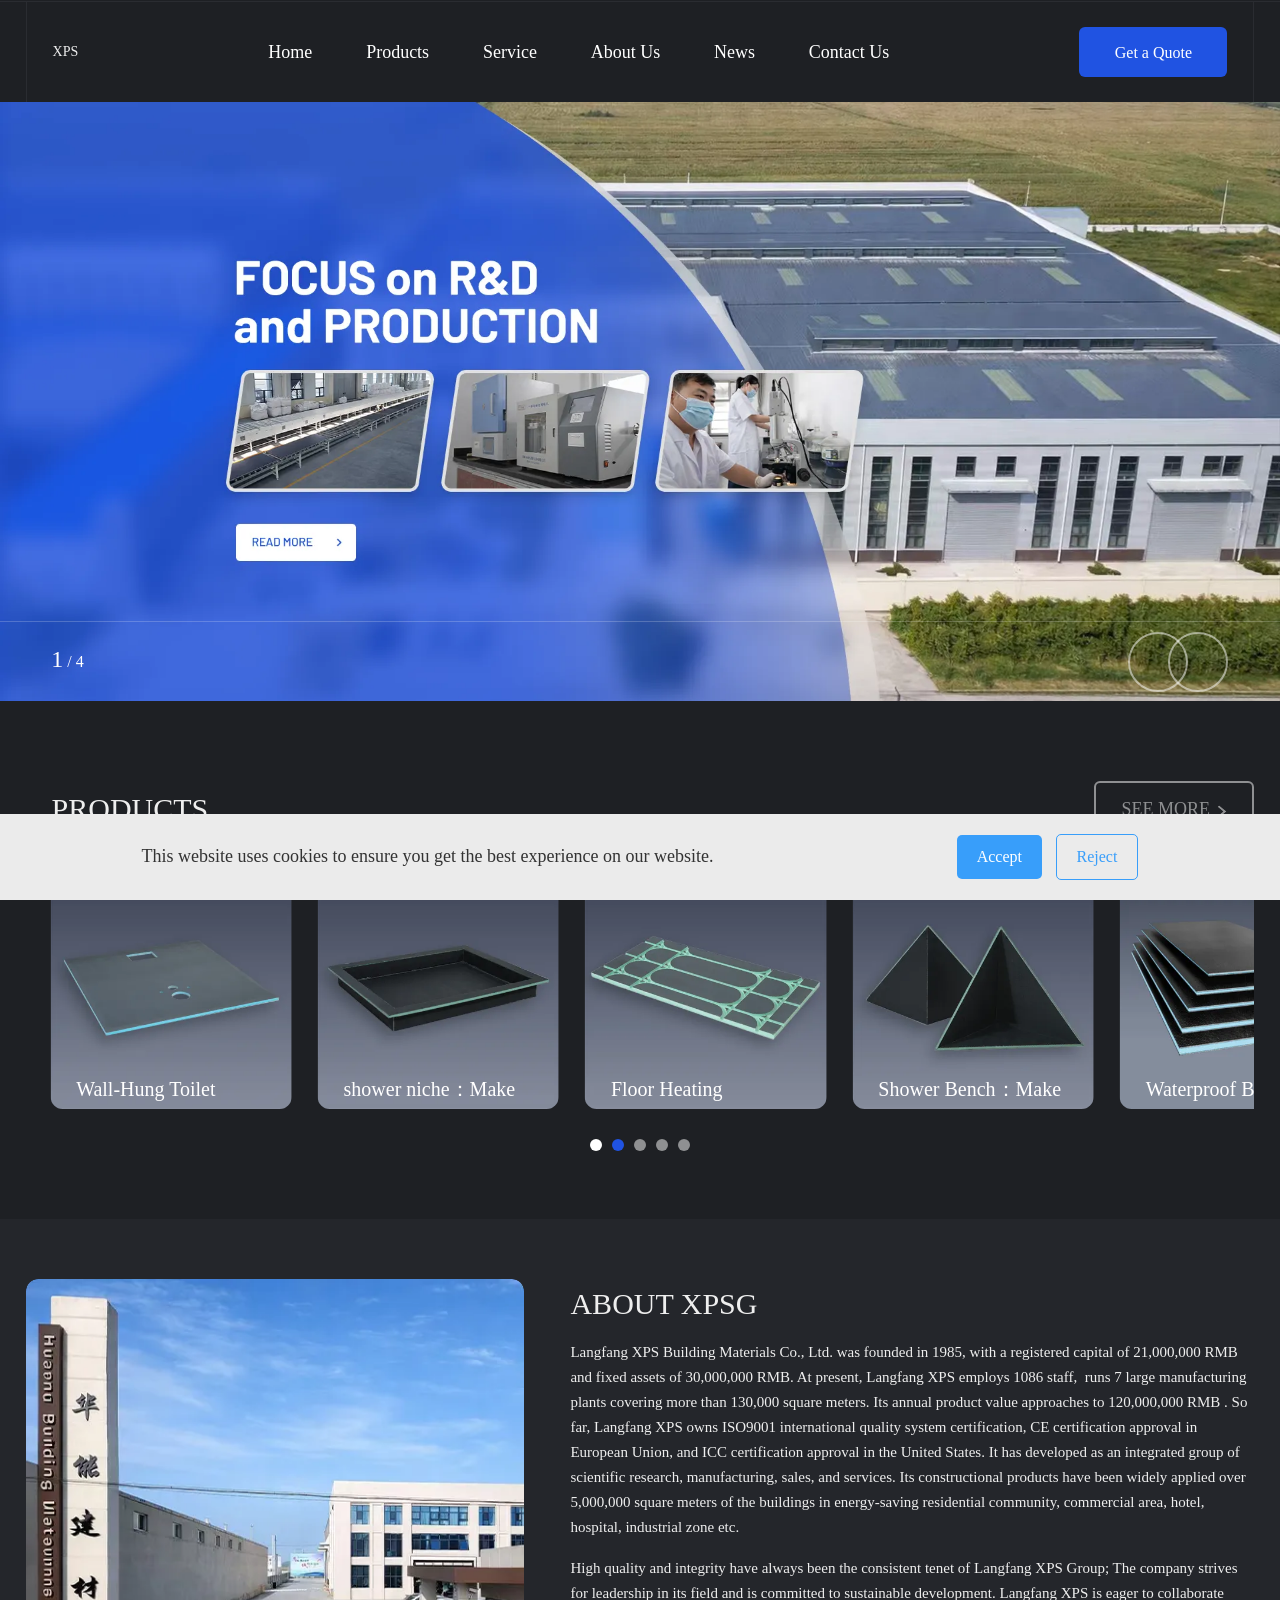
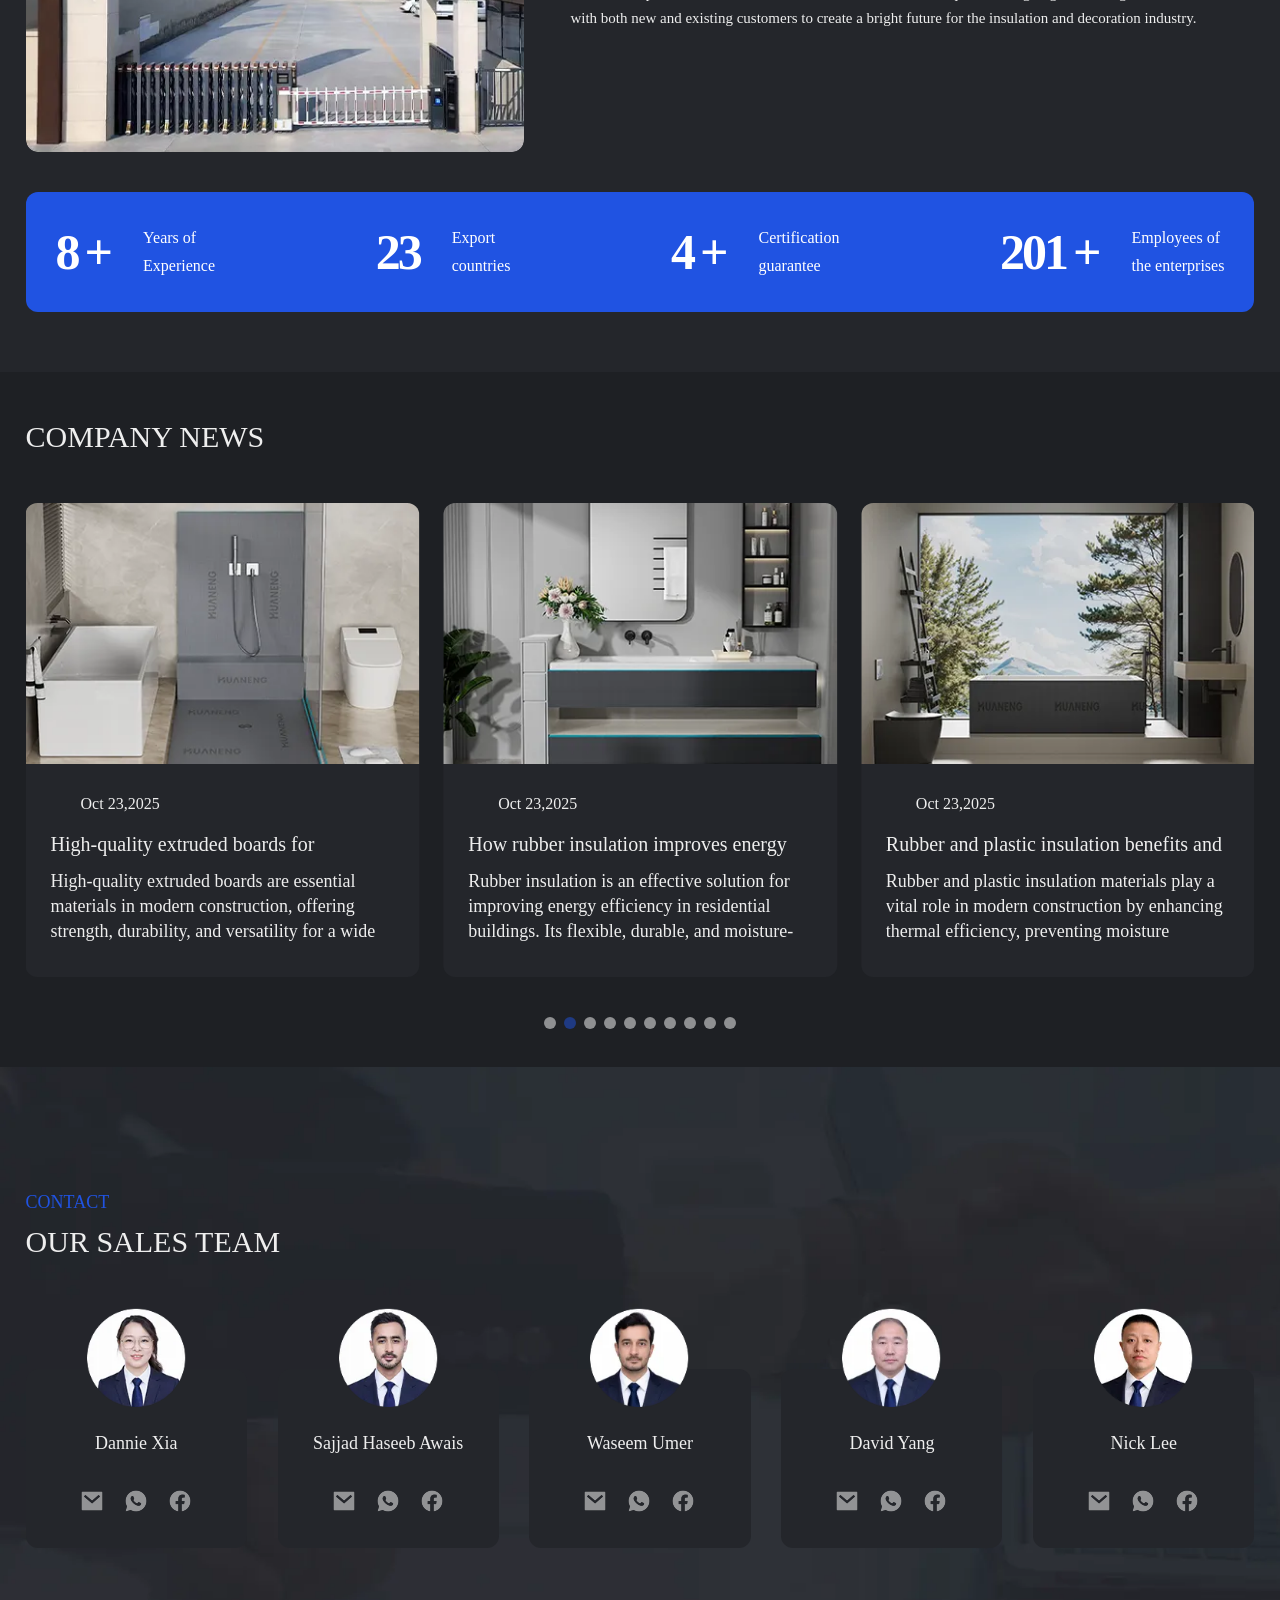
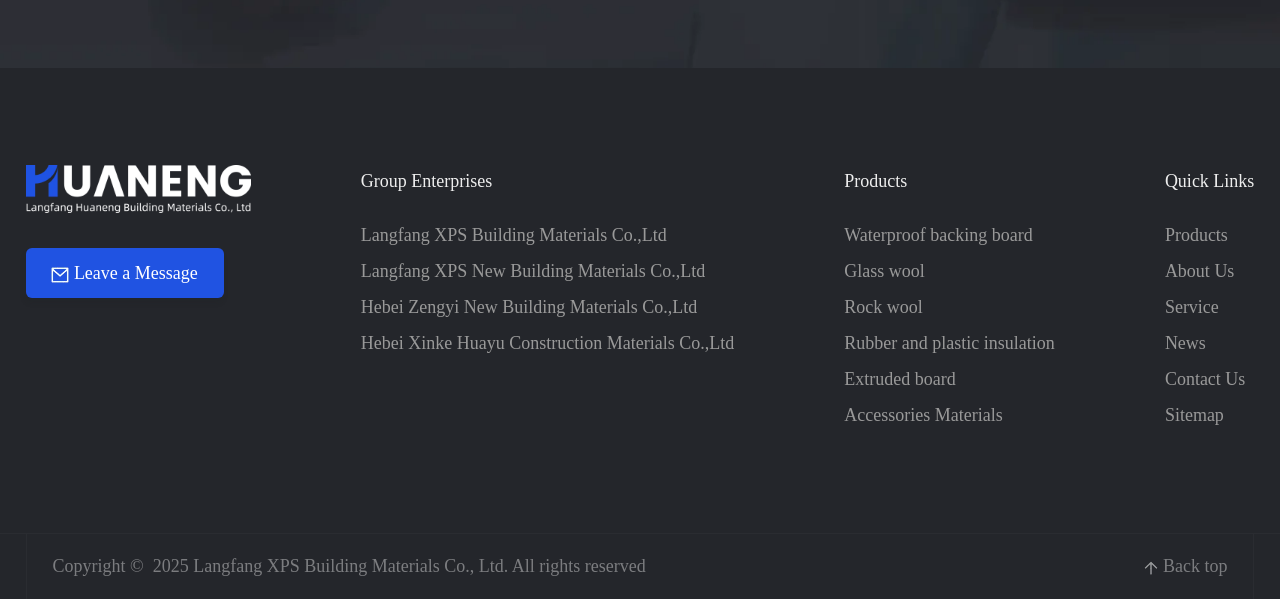
==== commit ef954237: "fix: remove XPS logo image and sales manager avatar images - Replace XPS logo image with text in nav" ====
--- a/index.html
+++ b/index.html
@@ -106,7 +106,7 @@
      <div class="head_22">
         <div class="wh flex_a">
             <div class="logo_a" >
-                <a href="https://xpsbd.com"><img src="images/d2ac6f1071yldyjf.png" alt="Langfang XPS Building Materials Co., Ltd."></a>
+                <a href="https://xpsbd.com">XPS</a>
             </div>
 
 
